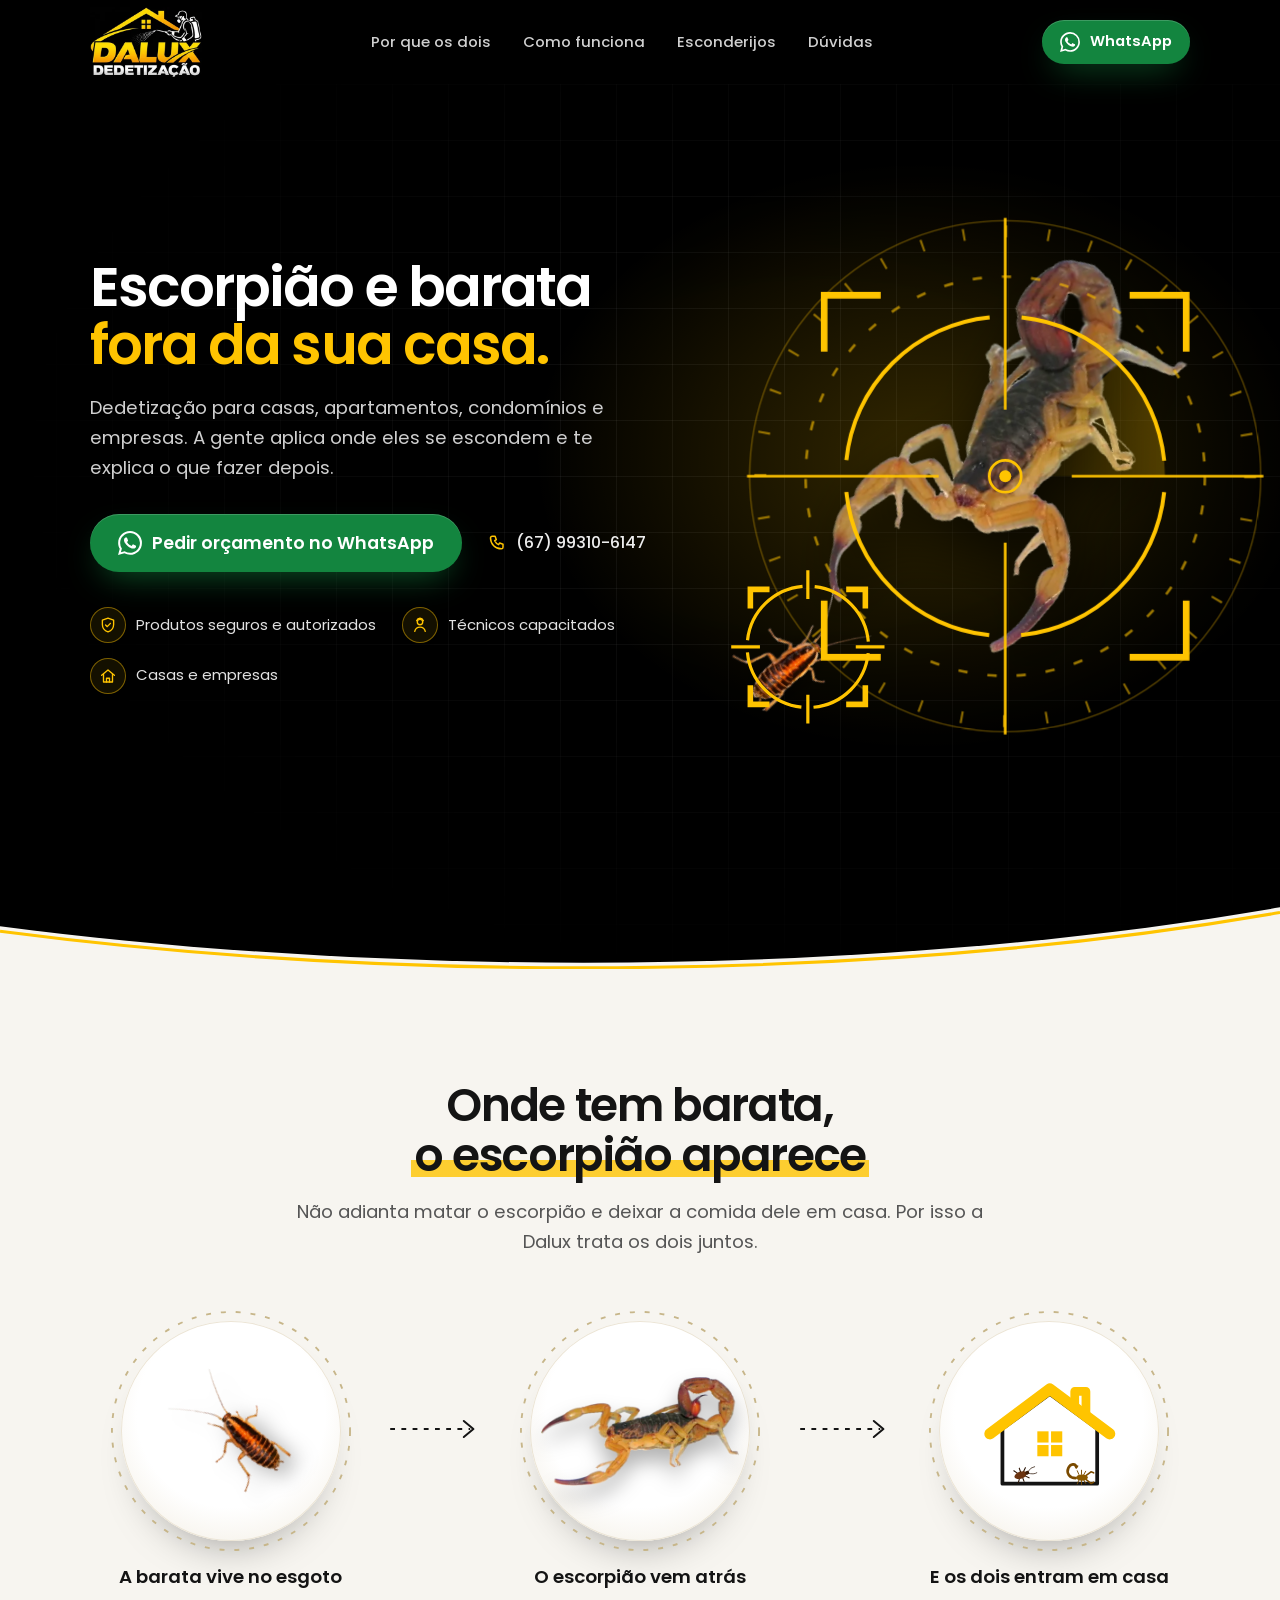
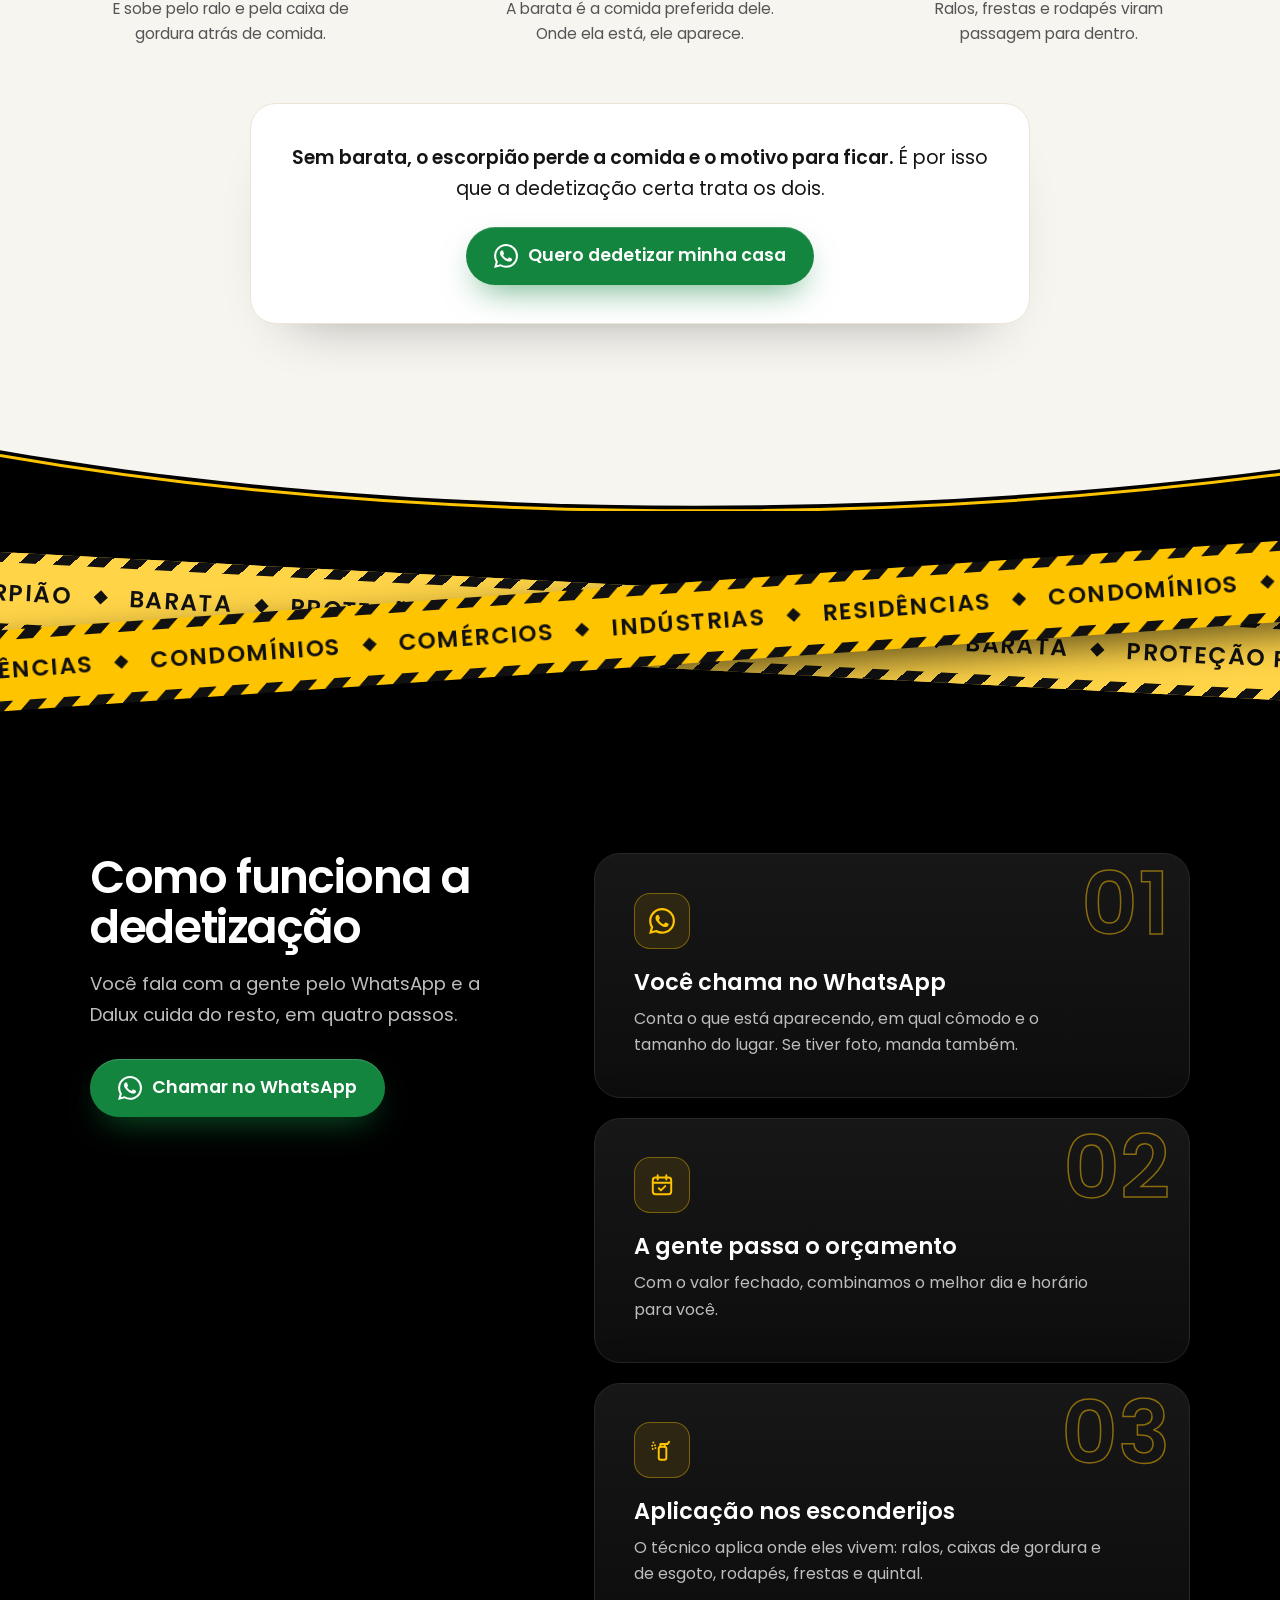
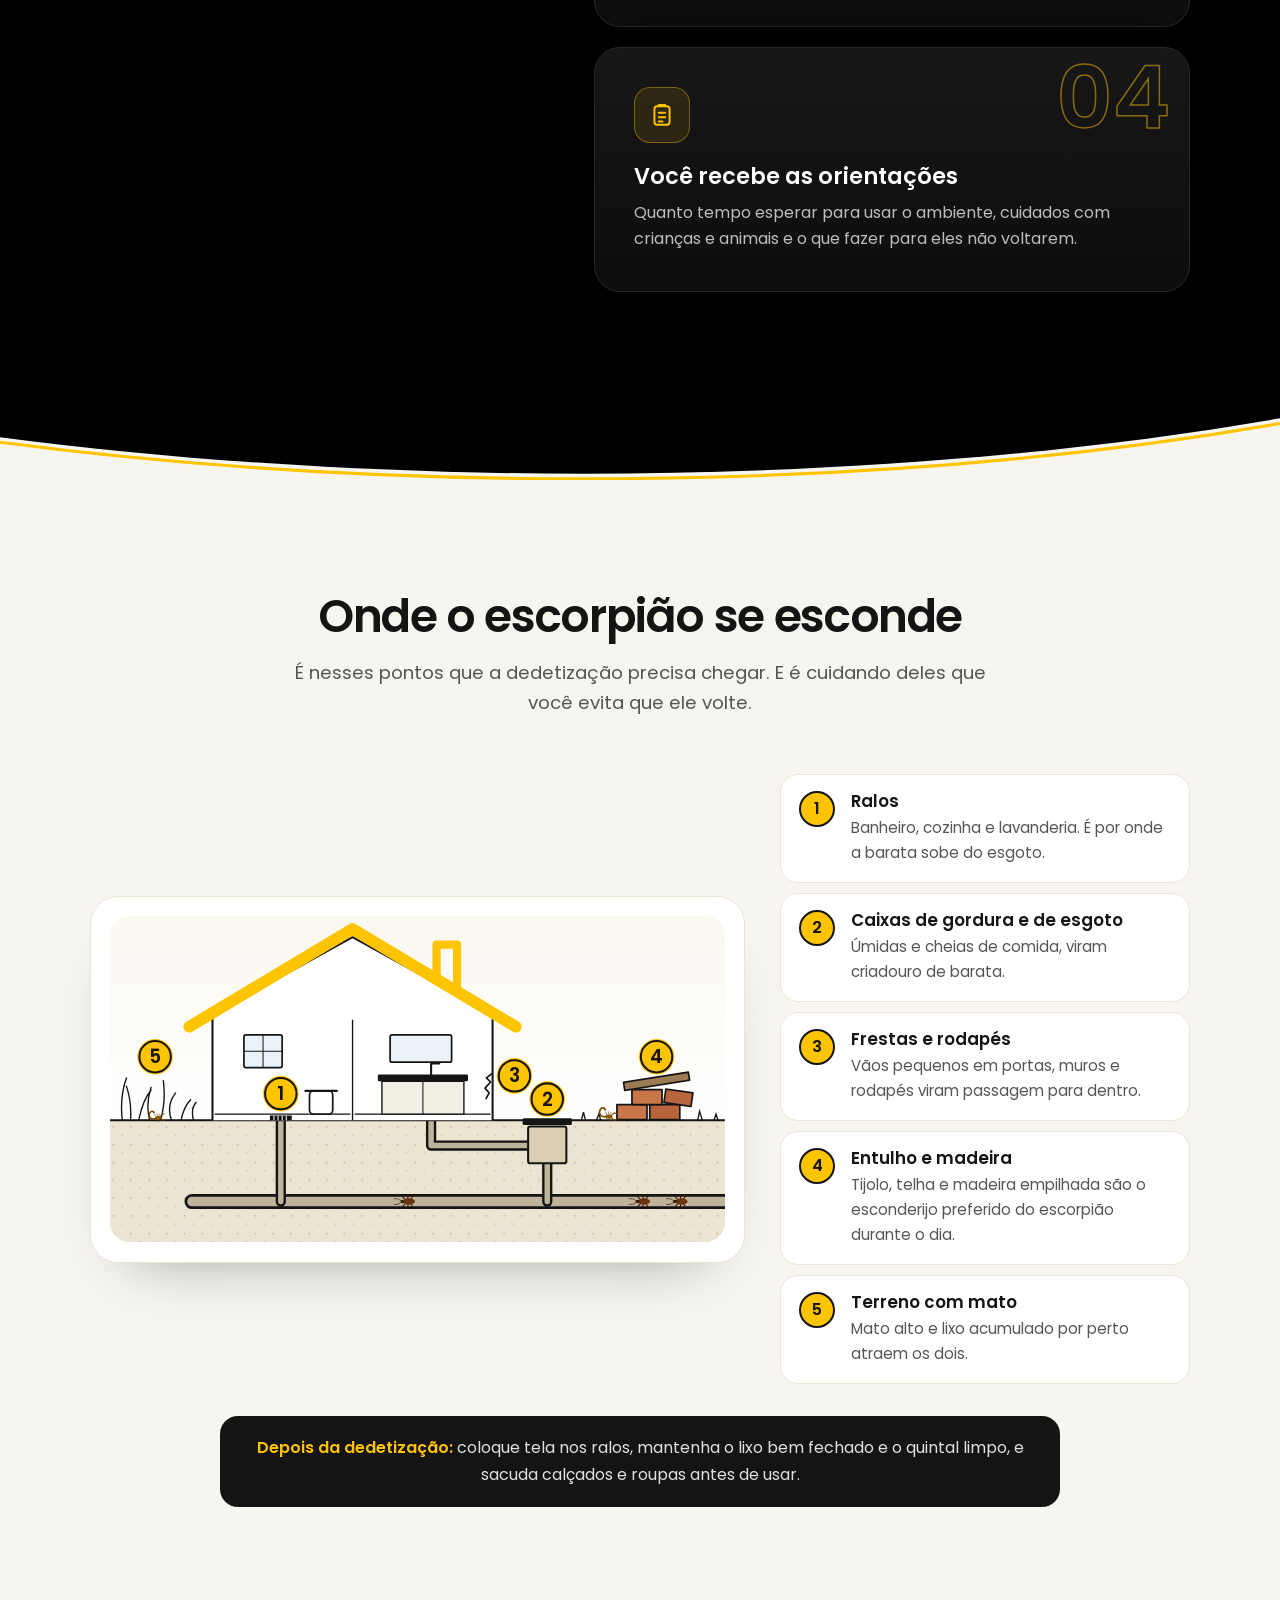
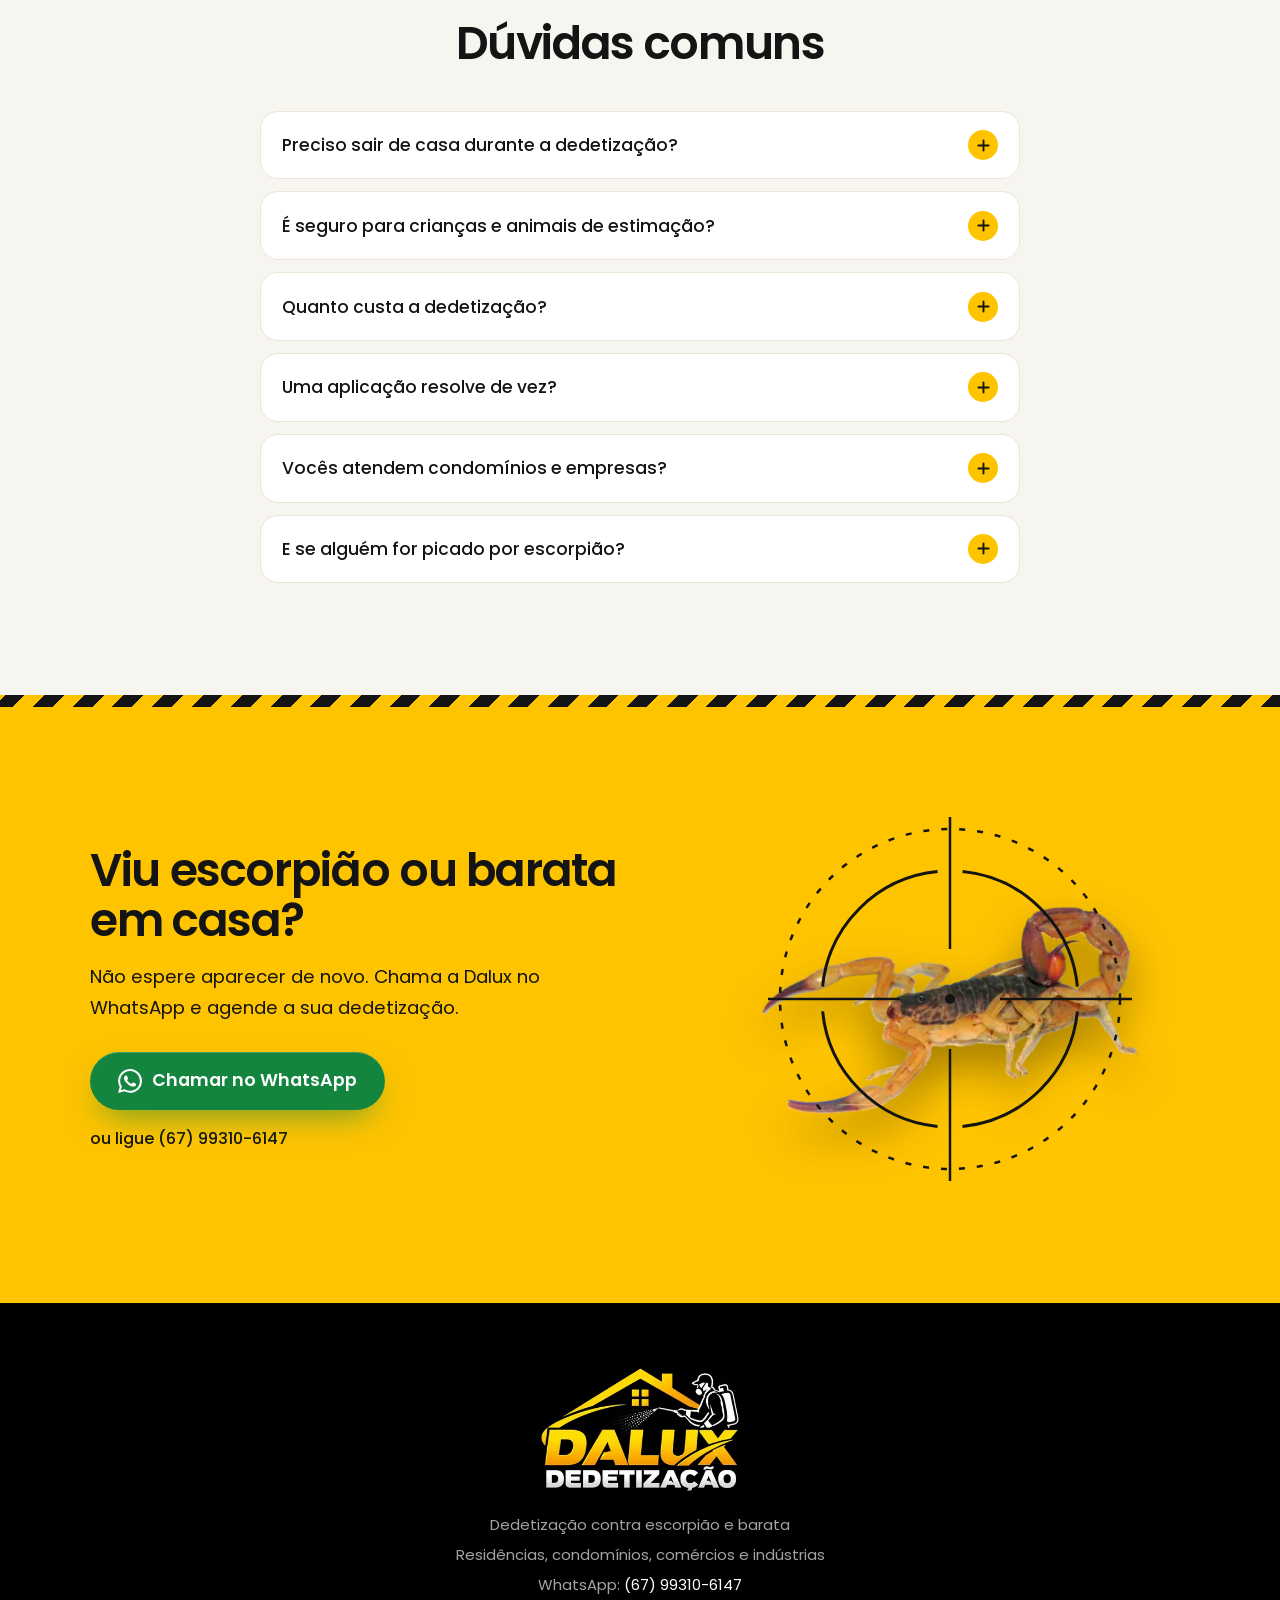
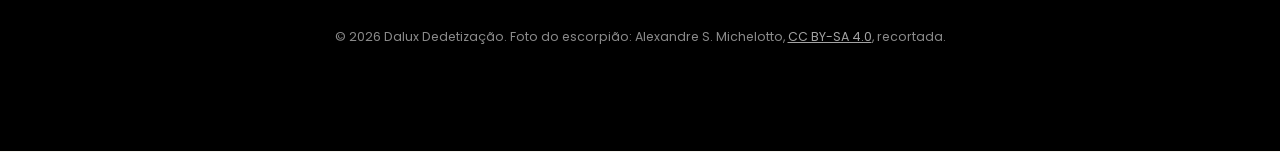
==== index.html @ 7074a7b6 "feat: v2 redesign with cutout pests, animated target, caution tapes and house map Co-Authored-By: Cl" ====
<!doctype html>
<html lang="pt-BR">
<head>
<meta charset="utf-8">
<meta name="viewport" content="width=device-width,initial-scale=1,viewport-fit=cover">
<title>Dedetização contra escorpião e barata | Dalux Dedetização</title>
<meta name="description" content="Dedetização contra escorpião e barata para casas, apartamentos, condomínios, comércios e indústrias. Produtos autorizados e técnicos capacitados. Peça seu orçamento pelo WhatsApp.">
<meta name="theme-color" content="#000000">
<meta property="og:type" content="website">
<meta property="og:locale" content="pt_BR">
<meta property="og:site_name" content="Dalux Dedetização">
<meta property="og:title" content="Dalux Dedetização: escorpião e barata fora da sua casa">
<meta property="og:description" content="Dedetização para casas, condomínios e empresas. Peça seu orçamento pelo WhatsApp.">
<meta property="og:image" content="https://dalux-landing.vercel.app/assets/img/og.jpg">
<meta property="og:image:width" content="1200">
<meta property="og:image:height" content="630">
<meta name="twitter:card" content="summary_large_image">
<link rel="icon" href="favicon.svg" type="image/svg+xml">
<link rel="apple-touch-icon" href="apple-touch-icon.png">
<link rel="preload" href="assets/fonts/poppins-600.woff2" as="font" type="font/woff2" crossorigin>
<link rel="preload" href="assets/fonts/poppins-400.woff2" as="font" type="font/woff2" crossorigin>
<link rel="preload" as="image" href="assets/img/esc-topo-960.webp" imagesrcset="assets/img/esc-topo-560.webp 560w, assets/img/esc-topo-960.webp 960w" imagesizes="(min-width:900px) 440px, 72vw" fetchpriority="high">
<script>document.documentElement.classList.add('js');setTimeout(function(){if(!window.__dalux)document.documentElement.classList.add('sem-anim')},3000)</script>
<style>@font-face{font-family:'Poppins';src:url('assets/fonts/poppins-400.woff2') format('woff2');font-weight:400;font-display:optional}@font-face{font-family:'Poppins';src:url('assets/fonts/poppins-500.woff2') format('woff2');font-weight:500;font-display:optional}@font-face{font-family:'Poppins';src:url('assets/fonts/poppins-600.woff2') format('woff2');font-weight:600;font-display:optional}@font-face{font-family:'PoppinsFB';src:local('Arial'),local('Helvetica Neue'),local('Liberation Sans');size-adjust:112.5%}:root{--preto:#000;--papel:#F7F5F0;--borda:#ECE5D6;--tinta:#141414;--tinta-2:#555;--amarelo:#FFC400;--zap:#13853F;--zap-esc:#0F6E33;--fonte:'Poppins','PoppinsFB',Arial,sans-serif;--wrap:1180px;--gut:clamp(1.25rem,5vw,2.5rem);--ease:cubic-bezier(.2,.7,.2,1);--h-topo:72px}*,*::before,*::after{box-sizing:border-box}html{-webkit-text-size-adjust:100%;scroll-behavior:smooth;scroll-padding-top:calc(var(--h-topo) + 12px)}body{margin:0;background:var(--papel);color:var(--tinta);font-family:var(--fonte);font-weight:400;font-size:1rem;line-height:1.65;-webkit-font-smoothing:antialiased;overflow-x:clip}img,svg{display:block;max-width:100%}img{height:auto}a{color:inherit}h1,h2,h3,p,ul,ol,figure{margin:0}ul,ol{padding:0;list-style:none}:focus-visible{outline:2px solid var(--amarelo);outline-offset:3px;border-radius:8px}.wrap{width:100%;max-width:var(--wrap);margin-inline:auto;padding-inline:var(--gut)}.zap{position:relative;isolation:isolate;overflow:hidden;display:inline-flex;align-items:center;justify-content:center;gap:.65rem;min-height:58px;padding:.85rem 1.75rem;border-radius:999px;background:var(--zap);color:#fff;text-decoration:none;font-weight:600;font-size:clamp(1rem,.95rem + .3vw,1.1rem);line-height:1.2;white-space:nowrap;box-shadow:0 14px 34px -12px rgba(19,133,63,.7),inset 0 1px 0 rgba(255,255,255,.18);transition:transform .35s var(--ease),box-shadow .35s var(--ease),background-color .25s}.zap::after{content:'';position:absolute;z-index:-1;top:0;bottom:0;left:-45%;width:35%;background:linear-gradient(100deg,transparent,rgba(255,255,255,.42),transparent);transform:skewX(-20deg);animation:brilho 5s ease-in-out 1.8s infinite}.zap:hover{background:var(--zap-esc);transform:translateY(-3px);box-shadow:0 22px 40px -14px rgba(19,133,63,.8),inset 0 1px 0 rgba(255,255,255,.18)}.zap:hover svg{animation:balanca .6s ease-in-out}.zap:active{transform:translateY(0) scale(.98)}.zap svg{width:24px;height:24px;flex:none}.zap--p{min-height:44px;padding:.55rem 1.1rem;font-size:.92rem}.zap--p svg{width:20px;height:20px}@keyframes brilho{0%,62%{transform:skewX(-20deg) translateX(0)}100%{transform:skewX(-20deg) translateX(480%)}}@keyframes balanca{0%,100%{transform:rotate(0)}25%{transform:rotate(-14deg)}60%{transform:rotate(10deg)}}.progresso{position:fixed;inset:0 0 auto;height:3px;z-index:60;pointer-events:none}.progresso i{display:block;height:100%;background:var(--amarelo);transform-origin:0 50%;transform:scaleX(var(--p,0))}.topo{position:sticky;top:0;z-index:50;background:#000;transition:background-color .35s,box-shadow .35s}.topo.rolou{background:rgba(0,0,0,.78);-webkit-backdrop-filter:blur(14px) saturate(140%);backdrop-filter:blur(14px) saturate(140%);box-shadow:0 1px 0 rgba(255,255,255,.08),0 12px 30px -18px rgba(0,0,0,.9)}.topo .wrap{display:flex;align-items:center;justify-content:space-between;gap:1rem;height:var(--h-topo)}.marca{display:block;width:clamp(92px,22vw,112px)}.menu{display:none}.menu a{position:relative;color:#D0D0D0;text-decoration:none;font-size:.93rem;font-weight:500;padding-block:.4rem;transition:color .25s}.menu a::after{content:'';position:absolute;left:0;right:0;bottom:0;height:2px;background:var(--amarelo);transform:scaleX(0);transform-origin:right;transition:transform .35s var(--ease)}.menu a:hover{color:#fff}.menu a:hover::after{transform:scaleX(1);transform-origin:left}.hero{position:relative;background:#000;color:#fff;overflow:hidden;padding-top:clamp(.5rem,2.5vw,2rem)}.hero-fundo{position:absolute;inset:0;pointer-events:none;background:radial-gradient(42% 46% at 72% 42%,rgba(255,196,0,.20),transparent 72%),linear-gradient(rgba(255,255,255,.05) 1px,transparent 1px) 0 0/56px 56px,linear-gradient(90deg,rgba(255,255,255,.05) 1px,transparent 1px) 0 0/56px 56px;-webkit-mask-image:radial-gradient(80% 75% at 65% 42%,#000 25%,transparent 80%);mask-image:radial-gradient(80% 75% at 65% 42%,#000 25%,transparent 80%)}.hero-grid{position:relative;display:grid;gap:clamp(.5rem,3vw,2.5rem);align-items:center}.hero h1{font-weight:600;letter-spacing:-.035em;line-height:1.04;font-size:clamp(1.8rem,calc((100vw - 2.5rem) * .108),4.6rem);animation:sobeH1 .9s var(--ease) both}.hero h1 span{display:block;color:var(--amarelo)}.hero .sub{margin-top:1.2rem;color:#CFCFCF;font-size:clamp(1rem,.96rem + .3vw,1.15rem);max-width:33rem;animation:sobe .8s var(--ease) .15s both}.acoes{margin-top:1.9rem;display:flex;flex-wrap:wrap;align-items:center;gap:1rem 1.6rem;animation:sobe .8s var(--ease) .28s both}.tel-link{display:inline-flex;align-items:center;gap:.5rem;color:#EDEDED;text-decoration:none;font-weight:500;transition:color .25s}.tel-link svg{width:20px;height:20px;color:var(--amarelo)}.tel-link:hover{color:var(--amarelo)}.selos{margin-top:2.2rem;display:flex;flex-wrap:wrap;gap:.9rem 1.6rem}.selos li{display:flex;align-items:center;gap:.65rem;font-size:.93rem;color:#E2E2E2;animation:sobe .7s var(--ease) both}.selos li:nth-child(1){animation-delay:.42s}.selos li:nth-child(2){animation-delay:.5s}.selos li:nth-child(3){animation-delay:.58s}.selo-ico{display:grid;place-items:center;width:36px;height:36px;border-radius:50%;border:1px solid rgba(255,196,0,.45);background:rgba(255,196,0,.08);color:var(--amarelo)}.selo-ico svg{width:18px;height:18px}.alvo{position:relative;width:min(100%,560px);aspect-ratio:1;margin-inline:auto;--mx:0;--my:0}.esc-w{position:absolute;left:12%;top:14%;width:76%;transform:rotate(-16deg);translate:calc(var(--mx) * -16px) calc(var(--my) * -12px);transition:translate .7s var(--ease)}.esc{width:100%;filter:drop-shadow(0 26px 28px rgba(0,0,0,.75));animation:entraEsc 1.3s var(--ease) both}.bar-w{position:absolute;left:2%;bottom:4%;width:19%;transform:rotate(36deg);translate:calc(var(--mx) * 10px) calc(var(--my) * 8px);transition:translate .7s var(--ease)}.bar{width:100%;filter:drop-shadow(0 12px 12px rgba(0,0,0,.7));animation:entraBar 1.6s var(--ease) .45s both}.mira,.mira-p{position:absolute;overflow:visible;pointer-events:none}.mira{inset:0;width:100%;height:100%;translate:calc(var(--mx) * 6px) calc(var(--my) * 5px);transition:translate .5s var(--ease)}.mira *,.mira-p *{transform-box:view-box;transform-origin:50% 50%}.m-caca{animation:caca 1.7s cubic-bezier(.25,.8,.25,1) .2s both}.m-deriva{animation:deriva 6s ease-in-out 2.4s infinite alternate}.m-externo{animation:gira 60s linear infinite}.m-tracos{animation:gira 32s linear infinite reverse}.m-varredura{animation:gira 3.4s linear infinite}.m-cantos{animation:trava .55s cubic-bezier(.3,1.6,.5,1) 1.5s both}.m-anel{animation:flash .9s ease-out 1.7s both}.m-pulso{animation:pulsa 1.8s ease-out 2s infinite}.mira-p{left:-2%;bottom:3%;width:30%;height:auto;animation:trava .5s cubic-bezier(.3,1.6,.5,1) 2.1s both,pisca 2.6s ease-in-out 2.8s infinite}@keyframes sobeH1{from{transform:translateY(18px)}to{transform:none}}@keyframes sobe{from{opacity:0;transform:translateY(18px)}to{opacity:1;transform:none}}@keyframes entraEsc{from{transform:translate(9%,9%) scale(.86) rotate(12deg)}to{transform:none}}@keyframes entraBar{from{opacity:0;transform:translate(-70%,50%) rotate(-30deg)}to{opacity:1;transform:none}}@keyframes caca{0%{opacity:0;transform:translate(-80px,70px) scale(1.3)}18%{opacity:1}55%{transform:translate(16px,-12px) scale(.97)}80%{transform:translate(-4px,3px)}100%{opacity:1;transform:none}}@keyframes deriva{to{transform:translate(5px,-4px)}}@keyframes gira{to{transform:rotate(360deg)}}@keyframes trava{from{opacity:0;transform:scale(1.5)}to{opacity:1;transform:none}}@keyframes flash{0%{stroke-width:3}30%{stroke-width:10;opacity:.6}100%{stroke-width:3;opacity:1}}@keyframes pulsa{from{transform:scale(1);opacity:1}to{transform:scale(3.4);opacity:0}}@keyframes pisca{0%,100%{opacity:1}50%{opacity:.45}}.curva{display:block;width:100%;height:clamp(42px,6vw,86px);background:var(--para);margin-top:-1px}.hero .curva{margin-top:clamp(2rem,5vw,3.5rem)}.curva .traco{fill:none;stroke:var(--amarelo);stroke-width:3;vector-effect:non-scaling-stroke}.curva--vira{transform:scaleX(-1)}.secao{padding-block:clamp(4rem,9vw,7rem)}.clara{background:var(--papel)}.escura{background:#000;color:#fff}.secao h2,.final h2{font-weight:600;letter-spacing:-.03em;line-height:1.1;font-size:clamp(1.8rem,calc((100vw - 2.5rem) * .082),3.3rem)}.titulo-centro{text-align:center;max-width:46rem;margin-inline:auto}.lead{margin-top:1rem;color:var(--tinta-2);font-size:clamp(1rem,.96rem + .3vw,1.15rem)}.escura .lead{color:#BDBDBD}.sublinha{display:inline-block;background:linear-gradient(rgba(255,196,0,.8),rgba(255,196,0,.8)) no-repeat 0 88%/0% 34%;padding-inline:.06em;transition:background-size 1.1s var(--ease) .45s}.on .sublinha,.sem-anim .sublinha{background-size:100% 34%}.cadeia{margin-top:clamp(2.5rem,6vw,4rem);display:grid;justify-items:center;gap:1.2rem;text-align:center}.no{max-width:290px}.no-img{position:relative;width:190px;aspect-ratio:1;margin-inline:auto;display:grid;place-items:center;border-radius:50%;background:radial-gradient(circle at 50% 42%,#fff 0 56%,#F0EADD 100%);box-shadow:inset 0 0 0 1px var(--borda),0 26px 44px -26px rgba(0,0,0,.4);transition:transform .45s var(--ease)}.no:hover .no-img{transform:translateY(-6px) rotate(-2deg)}.no-anel{position:absolute;inset:-14px;width:calc(100% + 28px);max-width:none;color:#C7B68A;animation:gira 40s linear infinite}.no-barata{width:42%;transform:rotate(-62deg);filter:drop-shadow(0 12px 10px rgba(0,0,0,.3))}.no-escorp{width:90%;filter:drop-shadow(0 12px 10px rgba(0,0,0,.3))}.no-casa{width:68%}.no h3{margin-top:1.5rem;font-weight:600;font-size:1.15rem;line-height:1.3}.no p{margin-top:.4rem;color:var(--tinta-2);font-size:.97rem}.seta svg{width:72px;height:auto;transform:rotate(90deg);overflow:visible}.seta-linha{fill:none;stroke:var(--tinta);stroke-width:2.5;stroke-dasharray:6 8;animation:flui 1s linear infinite}.seta-ponta{fill:none;stroke:var(--tinta);stroke-width:2.5;stroke-linecap:round;stroke-linejoin:round}@keyframes flui{to{stroke-dashoffset:-28}}.conclusao{margin:clamp(2.5rem,6vw,3.5rem) auto 0;max-width:780px;text-align:center;background:#fff;border:1px solid var(--borda);border-radius:26px;padding:clamp(1.6rem,4vw,2.4rem);box-shadow:0 30px 60px -42px rgba(0,0,0,.45)}.conclusao p{font-size:clamp(1.02rem,.98rem + .3vw,1.18rem)}.conclusao .zap{margin-top:1.4rem}.fitas{position:relative;background:#000;height:clamp(150px,19vw,230px);overflow:hidden;margin-top:-1px}.fita{position:absolute;left:-6%;width:112%;top:50%;background:var(--amarelo);color:#111;padding-block:calc(10px + .7rem);box-shadow:0 14px 34px rgba(0,0,0,.55)}.fita::before,.fita::after{content:'';position:absolute;left:0;right:0;height:10px;background:repeating-linear-gradient(-45deg,#111 0 12px,var(--amarelo) 12px 24px)}.fita::before{top:0}.fita::after{bottom:0}.fita--1{z-index:2;transform:translateY(-50%) rotate(-4deg)}.fita--2{background:#FFD447;transform:translateY(-50%) rotate(3deg)}.fita--2::before,.fita--2::after{background:repeating-linear-gradient(-45deg,#111 0 12px,#FFD447 12px 24px)}.trilho{display:flex;width:max-content;animation:corre 32s linear infinite}.fita--2 .trilho{animation-duration:40s;animation-direction:reverse}.grupo{display:flex;align-items:center;gap:1.5rem;padding-right:1.5rem}.grupo span{font-weight:600;text-transform:uppercase;letter-spacing:.06em;font-size:clamp(1rem,.8rem + 1vw,1.45rem);white-space:nowrap}.grupo i{display:block;width:10px;height:10px;background:#111;transform:rotate(45deg)}@keyframes corre{to{transform:translateX(-50%)}}.passos-grid{display:grid;gap:2.5rem}.passos-topo{text-align:center}.pilha{display:grid;gap:1.25rem}.cartao{position:sticky;top:calc(var(--h-topo) + 18px + var(--i) * 16px);overflow:hidden;background:linear-gradient(180deg,#171717,#0D0D0D);border:1px solid #272727;border-radius:26px;padding:clamp(1.6rem,4vw,2.4rem);min-height:230px;text-align:center;box-shadow:0 -20px 40px -22px rgba(0,0,0,.9);transition:border-color .35s}.cartao:hover{border-color:rgba(255,196,0,.5)}.c-num{position:absolute;right:1.2rem;top:.4rem;font-weight:600;font-size:clamp(3.4rem,9vw,5.4rem);line-height:1;color:transparent;-webkit-text-stroke:1.5px rgba(255,196,0,.5)}.c-ico{display:grid;place-items:center;width:56px;height:56px;margin-inline:auto;border-radius:16px;background:rgba(255,196,0,.1);border:1px solid rgba(255,196,0,.38);color:var(--amarelo)}.c-ico svg{width:26px;height:26px}.cartao h3{margin-top:1.2rem;font-weight:600;font-size:clamp(1.15rem,1.05rem + .5vw,1.4rem);line-height:1.3}.cartao p{margin:.55rem auto 0;color:#BDBDBD;max-width:30rem}.so-desk{display:none}.so-mob{justify-self:center}.passos-topo .zap{margin-top:1.8rem}.mapa{margin-top:clamp(2rem,5vw,3.5rem);display:grid;gap:1.5rem;align-items:center}.mapa-fig{background:#fff;border:1px solid var(--borda);border-radius:28px;padding:clamp(.6rem,1.6vw,1.2rem);box-shadow:0 30px 60px -42px rgba(0,0,0,.45)}.casa-svg{width:100%;height:auto;border-radius:20px;background:linear-gradient(#FBF8F1,#fff 70%)}.hs{cursor:pointer}.hs-bola{fill:var(--amarelo);stroke:var(--tinta);stroke-width:3;transform-box:fill-box;transform-origin:center;transition:transform .3s var(--ease),fill .3s}.hs text{font:600 27px var(--fonte);fill:var(--tinta);text-anchor:middle;pointer-events:none;transition:fill .3s}.hs-pulso{fill:var(--amarelo);transform-box:fill-box;transform-origin:center;animation:pulsaHs 2.2s ease-out infinite}.hs:nth-of-type(2) .hs-pulso{animation-delay:.4s}.hs:nth-of-type(3) .hs-pulso{animation-delay:.8s}.hs:nth-of-type(4) .hs-pulso{animation-delay:1.2s}.hs:nth-of-type(5) .hs-pulso{animation-delay:1.6s}.hs.ativo .hs-bola{fill:var(--tinta);transform:scale(1.2)}.hs.ativo text{fill:var(--amarelo)}@keyframes pulsaHs{from{transform:scale(.8);opacity:.7}to{transform:scale(2.1);opacity:0}}.mapa-lista{display:grid;gap:.65rem}.mapa-lista li{display:flex;gap:1rem;align-items:flex-start;padding:1rem 1.1rem;border-radius:18px;background:#fff;border:1px solid var(--borda);cursor:pointer;outline:none;transition:border-color .3s,box-shadow .3s,translate .3s var(--ease)}.mapa-lista li:hover,.mapa-lista li.ativo,.mapa-lista li:focus-visible{border-color:var(--tinta);translate:6px 0;box-shadow:0 16px 30px -22px rgba(0,0,0,.5)}.mapa-lista .n{flex:none;display:grid;place-items:center;width:36px;height:36px;border-radius:50%;background:var(--amarelo);border:2px solid var(--tinta);font-weight:600;line-height:1}.mapa-lista h3{font-weight:600;font-size:1.05rem;line-height:1.3}.mapa-lista p{margin-top:.2rem;font-size:.94rem;color:var(--tinta-2)}.dica{margin:2rem auto 0;max-width:840px;text-align:center;padding:1.2rem 1.5rem;border-radius:18px;background:var(--tinta);color:#E0E0E0}.dica b{color:var(--amarelo);font-weight:600}.faq-sec{padding-top:0}.faq{max-width:840px}.faq h2{text-align:center}.faq-lista{margin-top:clamp(1.8rem,4vw,2.6rem);display:grid;gap:.75rem}.faq details{background:#fff;border:1px solid var(--borda);border-radius:18px;transition:border-color .3s,box-shadow .3s}.faq details[open]{border-color:var(--tinta);box-shadow:0 18px 40px -30px rgba(0,0,0,.5)}.faq summary{list-style:none;cursor:pointer;display:flex;justify-content:space-between;align-items:center;gap:1rem;padding:1.15rem 1.3rem;font-weight:500;font-size:clamp(1rem,.97rem + .2vw,1.08rem);line-height:1.4}.faq summary::-webkit-details-marker{display:none}.faq summary::after{content:'';flex:none;width:30px;height:30px;border-radius:50%;background:var(--amarelo) url("data:image/svg+xml,%3Csvg xmlns='http://www.w3.org/2000/svg' viewBox='0 0 14 14'%3E%3Cpath d='M7 1.5v11M1.5 7h11' stroke='%23141414' stroke-width='2' stroke-linecap='round'/%3E%3C/svg%3E") center/13px no-repeat;transition:transform .35s var(--ease)}.faq details[open] summary::after{transform:rotate(135deg)}.faq details p{padding:0 1.3rem 1.25rem;color:var(--tinta-2)}.faq details[open] p{animation:sobe .45s var(--ease)}.final{position:relative;overflow:hidden;background:var(--amarelo);color:var(--tinta);padding-block:clamp(4rem,9vw,6.5rem)}.final::before{content:'';position:absolute;inset:0 0 auto;height:12px;background:repeating-linear-gradient(-45deg,var(--tinta) 0 14px,transparent 14px 28px)}.final-grid{display:grid;gap:2rem;align-items:center;text-align:center}.final-txt p{margin:1rem auto 0;max-width:32rem;font-size:clamp(1rem,.96rem + .3vw,1.15rem)}.final-txt .zap{margin-top:1.8rem}.final .tel{display:block;margin-top:1rem;font-weight:500;text-decoration:none}.final .tel:hover{text-decoration:underline}.final-alvo{position:relative;width:min(78vw,400px);aspect-ratio:1;margin-inline:auto}.final-alvo img{position:absolute;left:3%;top:27%;width:94%;filter:drop-shadow(0 22px 22px rgba(0,0,0,.35))}.final-alvo svg{position:absolute;inset:0;width:100%;height:100%}.f-anel{transform-box:view-box;transform-origin:50% 50%;animation:gira 36s linear infinite}.rodape{background:#000;color:#A3A3A3;text-align:center;padding-block:clamp(2.8rem,6vw,4rem) 6.5rem;font-size:.93rem}.rodape img{width:200px;margin:0 auto}.rodape .linhas{margin-top:1.4rem}.rodape p + p{margin-top:.35rem}.rodape a{color:#fff;text-decoration:none}.rodape small{display:block;margin-top:1.8rem;font-size:.78rem;color:#8A8A8A}.rodape small a{color:#A3A3A3;text-decoration:underline}.flutua{position:fixed;right:max(16px,env(safe-area-inset-right));bottom:max(16px,env(safe-area-inset-bottom));z-index:40;display:grid;place-items:center;width:60px;height:60px;border-radius:50%;background:var(--zap);color:#fff;box-shadow:0 10px 28px -8px rgba(0,0,0,.6);transition:transform .3s var(--ease),background-color .25s}.flutua::before{content:'';position:absolute;inset:0;z-index:-1;border-radius:50%;background:var(--zap);animation:onda 2.4s ease-out infinite}.flutua:hover{background:var(--zap-esc);transform:scale(1.08)}.js .flutua{opacity:0;transform:translateY(24px) scale(.7);pointer-events:none;transition:opacity .4s var(--ease),transform .5s cubic-bezier(.3,1.5,.5,1),background-color .25s}.js.fab .flutua,.sem-anim .flutua{opacity:1;transform:none;pointer-events:auto}.js.fab .flutua:hover{transform:scale(1.08)}.flutua svg{width:32px;height:32px}@keyframes onda{from{transform:scale(1);opacity:.55}to{transform:scale(1.75);opacity:0}}.js .rv{opacity:0;transform:translateY(34px);filter:blur(6px);transition:opacity .9s var(--ease),transform .9s var(--ease),filter .9s var(--ease);transition-delay:calc(var(--d,0) * 110ms)}.js .rv.on,.sem-anim .rv{opacity:1;transform:none;filter:none}.pausa,.pausa *,.pausa *::before,.pausa *::after{animation-play-state:paused!important}@media (max-width:899px){.hero-grid{text-align:center}.alvo{order:-1;width:min(88vw,420px)}.hero .sub{margin-inline:auto}.acoes{justify-content:center}.selos{justify-content:center}}@media (max-width:420px){.zap{padding-inline:1.15rem;gap:.5rem;font-size:.95rem}.zap svg{width:22px;height:22px}}@media (max-width:359px){.zap{white-space:normal;text-align:center}}@media (min-width:640px){.mapa-lista{grid-template-columns:1fr 1fr}.mapa-lista li:last-child{grid-column:1/-1}}@media (min-width:900px){:root{--h-topo:84px}.hero-grid{grid-template-columns:1.15fr .85fr;min-height:min(720px,calc(100svh - var(--h-topo) - 80px))}.hero h1{font-size:clamp(2.6rem,.9rem + 3.2vw,4rem)}.alvo{width:min(560px,118%);justify-self:end;margin-right:-10%}.secao h2,.final h2{font-size:clamp(2.4rem,1.4rem + 1.8vw,3.3rem)}.cadeia{grid-template-columns:1fr auto 1fr auto 1fr;align-items:start;gap:1rem}.no-img{width:220px}.seta{margin-top:92px}.seta svg{width:96px;transform:none}.passos-grid{grid-template-columns:.85fr 1.15fr;align-items:start;gap:4rem}.passos-topo{position:sticky;top:calc(var(--h-topo) + 60px);text-align:left}.cartao{text-align:left}.c-ico{margin-inline:0}.cartao p{margin-inline:0}.so-desk{display:inline-flex}.so-mob{display:none}.mapa{grid-template-columns:1.6fr 1fr;gap:2.2rem}.mapa-lista{grid-template-columns:1fr}.mapa-lista li:last-child{grid-column:auto}.final-grid{grid-template-columns:1.1fr .9fr;text-align:left}.final-txt p{margin-inline:0}}@media (min-width:1040px){.menu{display:flex;gap:2rem}}@media (prefers-reduced-motion:reduce){html{scroll-behavior:auto}*,*::before,*::after{animation:none!important;transition:none!important}.js .rv{opacity:1;transform:none;filter:none}.sublinha{background-size:100% 34%}}</style>
<script type="application/ld+json">
{"@context":"https://schema.org","@type":"LocalBusiness","name":"Dalux Dedetização","description":"Dedetização contra escorpião e barata para residências, condomínios, comércios e indústrias.","telephone":"+55 67 99310-6147","image":"https://dalux-landing.vercel.app/assets/img/og.jpg","url":"https://dalux-landing.vercel.app/","areaServed":{"@type":"State","name":"Mato Grosso do Sul"}}
</script>
</head>
<body>

<svg width="0" height="0" style="position:absolute" aria-hidden="true">
  <symbol id="i-zap" viewBox="0 0 24 24"><path fill="currentColor" d="M17.472 14.382c-.297-.149-1.758-.867-2.03-.967-.273-.099-.471-.148-.67.15-.197.297-.767.966-.94 1.164-.173.199-.347.223-.644.075-.297-.15-1.255-.463-2.39-1.475-.883-.788-1.48-1.761-1.653-2.059-.173-.297-.018-.458.13-.606.134-.133.298-.347.446-.52.149-.174.198-.298.298-.497.099-.198.05-.371-.025-.52-.075-.149-.669-1.612-.916-2.207-.242-.579-.487-.5-.669-.51-.173-.008-.371-.01-.57-.01-.198 0-.52.074-.792.372-.272.297-1.04 1.016-1.04 2.479 0 1.462 1.065 2.875 1.213 3.074.149.198 2.096 3.2 5.077 4.487.709.306 1.262.489 1.694.625.712.227 1.36.195 1.871.118.571-.085 1.758-.719 2.006-1.413.248-.694.248-1.289.173-1.413-.074-.124-.272-.198-.57-.347m-5.421 7.403h-.004a9.87 9.87 0 0 1-5.031-1.378l-.361-.214-3.741.982.998-3.648-.235-.374a9.86 9.86 0 0 1-1.51-5.26c.001-5.45 4.436-9.884 9.888-9.884 2.64 0 5.122 1.03 6.988 2.898a9.825 9.825 0 0 1 2.893 6.994c-.003 5.45-4.437 9.884-9.885 9.884m8.413-18.297A11.815 11.815 0 0 0 12.05 0C5.495 0 .16 5.335.157 11.892c0 2.096.547 4.142 1.588 5.945L.057 24l6.305-1.654a11.882 11.882 0 0 0 5.683 1.448h.005c6.554 0 11.89-5.335 11.893-11.893a11.821 11.821 0 0 0-3.48-8.413Z"/></symbol>
  <symbol id="i-escudo" viewBox="0 0 24 24"><g fill="none" stroke="currentColor" stroke-width="1.8" stroke-linecap="round" stroke-linejoin="round"><path d="M12 2.8 4.5 5.6v5.6c0 4.6 3.1 8.4 7.5 10 4.4-1.6 7.5-5.4 7.5-10V5.6z"/><path d="m8.8 12 2.2 2.2 4.2-4.4"/></g></symbol>
  <symbol id="i-tecnico" viewBox="0 0 24 24"><g fill="none" stroke="currentColor" stroke-width="1.8" stroke-linecap="round" stroke-linejoin="round"><circle cx="12" cy="8" r="3.6"/><path d="M5 20.5c.8-3.6 3.6-5.6 7-5.6s6.2 2 7 5.6"/><path d="M7.5 6.2C8.4 4 10 3 12 3s3.6 1 4.5 3.2"/></g></symbol>
  <symbol id="i-casa" viewBox="0 0 24 24"><g fill="none" stroke="currentColor" stroke-width="1.8" stroke-linecap="round" stroke-linejoin="round"><path d="M3.5 11 12 4l8.5 7"/><path d="M6 9.5V20h12V9.5"/><path d="M10 20v-5h4v5"/></g></symbol>
  <symbol id="i-fone" viewBox="0 0 24 24"><path fill="none" stroke="currentColor" stroke-width="1.8" stroke-linecap="round" stroke-linejoin="round" d="M5 4h3.5l1.5 4-2 1.3a10 10 0 0 0 4.7 4.7L14 12l4 1.5V17a2 2 0 0 1-2 2A13 13 0 0 1 3 6a2 2 0 0 1 2-2z"/></symbol>
  <symbol id="i-agenda" viewBox="0 0 24 24"><g fill="none" stroke="currentColor" stroke-width="1.8" stroke-linecap="round" stroke-linejoin="round"><rect x="3.5" y="5" width="17" height="15.5" rx="2.5"/><path d="M3.5 10h17M8 3v4M16 3v4"/><path d="m9 15 2 2 4-4"/></g></symbol>
  <symbol id="i-spray" viewBox="0 0 24 24"><g fill="none" stroke="currentColor" stroke-width="1.8" stroke-linecap="round" stroke-linejoin="round"><rect x="9" y="9" width="7" height="12" rx="1.8"/><path d="M10.5 9V6.5h4V9M14.5 6.5H17l1.5-2"/><path d="M4 5h.01M3 8h.01M5.5 7.5h.01M3.5 11h.01M6 10.2h.01"/></g></symbol>
  <symbol id="i-lista" viewBox="0 0 24 24"><g fill="none" stroke="currentColor" stroke-width="1.8" stroke-linecap="round" stroke-linejoin="round"><rect x="5" y="4" width="14" height="17" rx="2.5"/><path d="M9 4V2.8h6V4"/><path d="M9 10h6M9 14h6M9 18h3.5"/></g></symbol>
  <symbol id="i-barata" viewBox="-30 -16 60 32"><g stroke="#2A1405" stroke-linecap="round" fill="none"><path d="M-5-5l-5-7M1-5l0-8M6-4l6-6M-5 5l-5 7M1 5l0 8M6 4l6 6" stroke-width="2"/><path d="M13-1q9-7 16-5M13 1q9 7 16 5" stroke-width="1.2"/></g><ellipse cx="-1" cy="0" rx="12" ry="6.5" fill="#6B3410"/><circle cx="12" cy="0" r="3.6" fill="#3B1C06"/></symbol>
  <symbol id="i-escorp" viewBox="-34 -30 68 52"><g fill="none" stroke="#7A4A00" stroke-linecap="round" stroke-linejoin="round"><path d="M-10 2C-22 2-28-8-24-17s14-9 15-2" stroke-width="5"/><path d="M-9-17l3-4" stroke-width="2.4"/><path d="M10-3l9-7 5 2M10 5l9 7 5-2" stroke-width="3"/><path d="M-4-5l-3-7M1-5l0-8M5-4l4-7M-4 6l-3 7M1 6l0 8M5 5l4 7" stroke-width="1.8"/></g><ellipse cx="2" cy="1" rx="11" ry="6" fill="#8A5A00"/></symbol>
</svg>

<div class="progresso" aria-hidden="true"><i></i></div>

<header class="topo" id="topo">
  <div class="wrap">
    <a class="marca" href="./" aria-label="Dalux Dedetização, página inicial">
      <img src="assets/img/logo-dalux-360.webp" width="360" height="222" alt="Dalux Dedetização">
    </a>
    <nav class="menu" aria-label="Seções">
      <a href="#por-que">Por que os dois</a>
      <a href="#como-funciona">Como funciona</a>
      <a href="#esconderijos">Esconderijos</a>
      <a href="#duvidas">Dúvidas</a>
    </nav>
    <a class="zap zap--p" href="obrigado?c=topo" rel="nofollow"><svg aria-hidden="true"><use href="#i-zap"/></svg>WhatsApp</a>
  </div>
</header>

<main>
  <section class="hero" id="inicio" data-anim>
    <div class="hero-fundo" aria-hidden="true"></div>
    <div class="wrap hero-grid">
      <div class="hero-txt">
        <h1>Escorpião e barata <span>fora da sua casa.</span></h1>
        <p class="sub">Dedetização para casas, apartamentos, condomínios e empresas. A gente aplica onde eles se escondem e te explica o que fazer depois.</p>
        <div class="acoes">
          <a class="zap" href="obrigado?c=hero" rel="nofollow"><svg aria-hidden="true"><use href="#i-zap"/></svg>Pedir orçamento no WhatsApp</a>
          <a class="tel-link" href="tel:+5567993106147"><svg aria-hidden="true"><use href="#i-fone"/></svg>(67) 99310-6147</a>
        </div>
        <ul class="selos">
          <li><span class="selo-ico"><svg aria-hidden="true"><use href="#i-escudo"/></svg></span>Produtos seguros e autorizados</li>
          <li><span class="selo-ico"><svg aria-hidden="true"><use href="#i-tecnico"/></svg></span>Técnicos capacitados</li>
          <li><span class="selo-ico"><svg aria-hidden="true"><use href="#i-casa"/></svg></span>Casas e empresas</li>
        </ul>
      </div>

      <div class="alvo" id="alvo">
        <div class="esc-w">
          <img class="esc" src="assets/img/esc-topo-960.webp" srcset="assets/img/esc-topo-560.webp 560w, assets/img/esc-topo-960.webp 960w" sizes="(min-width:900px) 440px, 72vw" width="960" height="852" fetchpriority="high" alt="Escorpião-amarelo, o mais comum nas cidades brasileiras">
        </div>
        <div class="bar-w">
          <img class="bar" src="assets/img/barata-topo-220.webp" srcset="assets/img/barata-topo-220.webp 220w, assets/img/barata-topo-400.webp 400w" sizes="(min-width:900px) 120px, 20vw" width="220" height="314" alt="Barata vista de cima">
        </div>
        <svg class="mira" viewBox="0 0 400 400" aria-hidden="true">
          <defs>
            <linearGradient id="varre" x1="0" y1="0" x2="1" y2="0"><stop offset="0" stop-color="#FFC400" stop-opacity="0"/><stop offset="1" stop-color="#FFC400" stop-opacity=".55"/></linearGradient>
          </defs>
          <g class="m-deriva"><g class="m-caca">
            <circle class="m-externo" cx="200" cy="200" r="184" fill="none" stroke="#FFC400" stroke-width="9" stroke-dasharray="1.6 30.5" opacity=".55"/>
            <circle cx="200" cy="200" r="192" fill="none" stroke="#FFC400" stroke-width="1" opacity=".35"/>
            <circle class="m-tracos" cx="200" cy="200" r="150" fill="none" stroke="#FFC400" stroke-width="2" stroke-dasharray="7 15" opacity=".6"/>
            <path class="m-varredura" d="M200 200 L320 200 A120 120 0 0 0 284.9 115.1 Z" fill="url(#varre)" opacity=".5"/>
            <circle class="m-anel" cx="200" cy="200" r="120" fill="none" stroke="#FFC400" stroke-width="3" stroke-dasharray="164.5 24" stroke-dashoffset="-12"/>
            <path d="M200 6V150M200 250V394M6 200H150M250 200H394" stroke="#FFC400" stroke-width="2"/>
            <path class="m-cantos" d="M64 104V64h40M296 64h40v40M336 296v40h-40M104 336H64v-40" fill="none" stroke="#FFC400" stroke-width="5" stroke-linecap="square"/>
            <circle class="m-pulso" cx="200" cy="200" r="12" fill="none" stroke="#FFC400" stroke-width="2"/>
            <circle cx="200" cy="200" r="4.5" fill="#FFC400"/>
          </g></g>
        </svg>
        <svg class="mira-p" viewBox="0 0 100 100" aria-hidden="true">
          <circle cx="50" cy="50" r="38" fill="none" stroke="#FFC400" stroke-width="2" stroke-dasharray="52 7.7" stroke-dashoffset="-4"/>
          <path d="M50 2V20M50 80V98M2 50H20M80 50H98" stroke="#FFC400" stroke-width="2"/>
          <path d="M14 26V14h12M74 14h12v12M86 74v12H74M26 86H14V74" fill="none" stroke="#FFC400" stroke-width="3.5"/>
        </svg>
      </div>
    </div>
    <svg class="curva" style="--para:var(--papel)" viewBox="0 0 1440 90" preserveAspectRatio="none" aria-hidden="true"><path class="fundo" fill="#000" d="M0 0h1440v18C1010 96 470 104 0 40z"/><path class="traco" d="M0 46C470 110 1010 102 1440 24"/></svg>
  </section>

  <section class="secao clara" id="por-que">
    <div class="wrap">
      <div class="titulo-centro rv">
        <h2>Onde tem barata, <span class="sublinha">o escorpião aparece</span></h2>
        <p class="lead">Não adianta matar o escorpião e deixar a comida dele em casa. Por isso a Dalux trata os dois juntos.</p>
      </div>
      <ol class="cadeia">
        <li class="no rv" style="--d:0">
          <div class="no-img">
            <svg class="no-anel" viewBox="0 0 200 200" aria-hidden="true"><circle cx="100" cy="100" r="96" fill="none" stroke="currentColor" stroke-width="1.5" stroke-dasharray="4 8"/></svg>
            <img class="no-barata" src="assets/img/barata-topo-220.webp" srcset="assets/img/barata-topo-220.webp 220w, assets/img/barata-topo-400.webp 400w" sizes="120px" width="220" height="314" loading="lazy" decoding="async" alt="Barata">
          </div>
          <h3>A barata vive no esgoto</h3>
          <p>E sobe pelo ralo e pela caixa de gordura atrás de comida.</p>
        </li>
        <li class="seta rv" style="--d:1" aria-hidden="true"><svg viewBox="0 0 120 40"><path class="seta-linha" d="M4 20H104"/><path class="seta-ponta" d="M96 10l12 10-12 10"/></svg></li>
        <li class="no rv" style="--d:2">
          <div class="no-img">
            <svg class="no-anel" viewBox="0 0 200 200" aria-hidden="true"><circle cx="100" cy="100" r="96" fill="none" stroke="currentColor" stroke-width="1.5" stroke-dasharray="4 8"/></svg>
            <img class="no-escorp" src="assets/img/esc-lado-440.webp" srcset="assets/img/esc-lado-440.webp 440w, assets/img/esc-lado-800.webp 800w" sizes="220px" width="440" height="242" loading="lazy" decoding="async" alt="Escorpião-amarelo de lado, com a cauda levantada">
          </div>
          <h3>O escorpião vem atrás</h3>
          <p>A barata é a comida preferida dele. Onde ela está, ele aparece.</p>
        </li>
        <li class="seta rv" style="--d:3" aria-hidden="true"><svg viewBox="0 0 120 40"><path class="seta-linha" d="M4 20H104"/><path class="seta-ponta" d="M96 10l12 10-12 10"/></svg></li>
        <li class="no rv" style="--d:4">
          <div class="no-img">
            <svg class="no-anel" viewBox="0 0 200 200" aria-hidden="true"><circle cx="100" cy="100" r="96" fill="none" stroke="currentColor" stroke-width="1.5" stroke-dasharray="4 8"/></svg>
            <svg class="no-casa" viewBox="0 0 120 100" aria-hidden="true"><path d="M22 92V48L60 20l38 28v44z" fill="#fff" stroke="#141414" stroke-width="3" stroke-linejoin="round"/><path d="M12 52 60 16l48 36" fill="none" stroke="#FFC400" stroke-width="9" stroke-linecap="round" stroke-linejoin="round"/><path d="M80 34V18h9v22" fill="none" stroke="#FFC400" stroke-width="7" stroke-linejoin="round"/><g fill="#FFC400"><rect x="50" y="50" width="9" height="9"/><rect x="61" y="50" width="9" height="9"/><rect x="50" y="61" width="9" height="9"/><rect x="61" y="61" width="9" height="9"/></g><use href="#i-barata" x="24" y="78" width="26" height="14" transform="rotate(-20 37 85)"/><use href="#i-escorp" x="70" y="74" width="30" height="22"/></svg>
          </div>
          <h3>E os dois entram em casa</h3>
          <p>Ralos, frestas e rodapés viram passagem para dentro.</p>
        </li>
      </ol>
      <div class="conclusao rv">
        <p><b>Sem barata, o escorpião perde a comida e o motivo para ficar.</b> É por isso que a dedetização certa trata os dois.</p>
        <a class="zap" href="obrigado?c=por-que" rel="nofollow"><svg aria-hidden="true"><use href="#i-zap"/></svg>Quero dedetizar minha casa</a>
      </div>
    </div>
  </section>

  <svg class="curva curva--vira" style="--para:var(--preto)" viewBox="0 0 1440 90" preserveAspectRatio="none" aria-hidden="true"><path class="fundo" fill="#F7F5F0" d="M0 0h1440v18C1010 96 470 104 0 40z"/><path class="traco" d="M0 46C470 110 1010 102 1440 24"/></svg>

  <section class="fitas" aria-label="Quem a Dalux atende" data-anim>
    <div class="fita fita--1"><div class="trilho"><div class="grupo"><span>Residências</span><i></i><span>Condomínios</span><i></i><span>Comércios</span><i></i><span>Indústrias</span><i></i><span>Residências</span><i></i><span>Condomínios</span><i></i><span>Comércios</span><i></i><span>Indústrias</span><i></i><span>Residências</span><i></i><span>Condomínios</span><i></i><span>Comércios</span><i></i><span>Indústrias</span><i></i></div><div class="grupo" aria-hidden="true"><span>Residências</span><i></i><span>Condomínios</span><i></i><span>Comércios</span><i></i><span>Indústrias</span><i></i><span>Residências</span><i></i><span>Condomínios</span><i></i><span>Comércios</span><i></i><span>Indústrias</span><i></i><span>Residências</span><i></i><span>Condomínios</span><i></i><span>Comércios</span><i></i><span>Indústrias</span><i></i></div></div></div>
    <div class="fita fita--2" aria-hidden="true"><div class="trilho"><div class="grupo"><span>Escorpião</span><i></i><span>Barata</span><i></i><span>Proteção para a sua família</span><i></i><span>Escorpião</span><i></i><span>Barata</span><i></i><span>Proteção para a sua família</span><i></i><span>Escorpião</span><i></i><span>Barata</span><i></i><span>Proteção para a sua família</span><i></i></div><div class="grupo"><span>Escorpião</span><i></i><span>Barata</span><i></i><span>Proteção para a sua família</span><i></i><span>Escorpião</span><i></i><span>Barata</span><i></i><span>Proteção para a sua família</span><i></i><span>Escorpião</span><i></i><span>Barata</span><i></i><span>Proteção para a sua família</span><i></i></div></div></div>
  </section>

  <section class="secao escura" id="como-funciona">
    <div class="wrap passos-grid">
      <div class="passos-topo rv">
        <h2>Como funciona a dedetização</h2>
        <p class="lead">Você fala com a gente pelo WhatsApp e a Dalux cuida do resto, em quatro passos.</p>
        <a class="zap so-desk" href="obrigado?c=passos" rel="nofollow"><svg aria-hidden="true"><use href="#i-zap"/></svg>Chamar no WhatsApp</a>
      </div>
      <ol class="pilha">
        <li class="cartao" style="--i:0"><span class="c-num">01</span><span class="c-ico"><svg aria-hidden="true"><use href="#i-zap"/></svg></span><h3>Você chama no WhatsApp</h3><p>Conta o que está aparecendo, em qual cômodo e o tamanho do lugar. Se tiver foto, manda também.</p></li>
        <li class="cartao" style="--i:1"><span class="c-num">02</span><span class="c-ico"><svg aria-hidden="true"><use href="#i-agenda"/></svg></span><h3>A gente passa o orçamento</h3><p>Com o valor fechado, combinamos o melhor dia e horário para você.</p></li>
        <li class="cartao" style="--i:2"><span class="c-num">03</span><span class="c-ico"><svg aria-hidden="true"><use href="#i-spray"/></svg></span><h3>Aplicação nos esconderijos</h3><p>O técnico aplica onde eles vivem: ralos, caixas de gordura e de esgoto, rodapés, frestas e quintal.</p></li>
        <li class="cartao" style="--i:3"><span class="c-num">04</span><span class="c-ico"><svg aria-hidden="true"><use href="#i-lista"/></svg></span><h3>Você recebe as orientações</h3><p>Quanto tempo esperar para usar o ambiente, cuidados com crianças e animais e o que fazer para eles não voltarem.</p></li>
      </ol>
      <a class="zap so-mob" href="obrigado?c=passos" rel="nofollow"><svg aria-hidden="true"><use href="#i-zap"/></svg>Chamar no WhatsApp</a>
    </div>
  </section>

  <svg class="curva" style="--para:var(--papel)" viewBox="0 0 1440 90" preserveAspectRatio="none" aria-hidden="true"><path class="fundo" fill="#000" d="M0 0h1440v18C1010 96 470 104 0 40z"/><path class="traco" d="M0 46C470 110 1010 102 1440 24"/></svg>

  <section class="secao clara" id="esconderijos" data-anim>
    <div class="wrap">
      <div class="titulo-centro rv">
        <h2>Onde o escorpião se esconde</h2>
        <p class="lead">É nesses pontos que a dedetização precisa chegar. E é cuidando deles que você evita que ele volte.</p>
      </div>
      <div class="mapa">
        <figure class="mapa-fig rv">
          <svg class="casa-svg" id="casa-svg" viewBox="0 62 900 478" role="img" aria-label="Corte de uma casa mostrando ralo, caixa de gordura, frestas, entulho e terreno com mato, por onde baratas sobem do esgoto">
            <defs>
              <pattern id="terra" width="26" height="26" patternUnits="userSpaceOnUse"><circle cx="5" cy="7" r="1.6" fill="#CDBF9F"/><circle cx="18" cy="19" r="1.2" fill="#CDBF9F"/></pattern>
            </defs>
            <rect x="0" y="360" width="900" height="180" fill="#ECE4D2"/>
            <rect x="0" y="360" width="900" height="180" fill="url(#terra)"/>
            <g fill="none" stroke-linecap="round" stroke-linejoin="round">
              <path d="M120 480H900" stroke="#141414" stroke-width="22"/>
              <path d="M120 480H900" stroke="#BFB39A" stroke-width="14"/>
              <path d="M250 362V480" stroke="#141414" stroke-width="15"/>
              <path d="M250 362V480" stroke="#BFB39A" stroke-width="8"/>
              <path d="M470 362V398H612" stroke="#141414" stroke-width="15"/>
              <path d="M470 362V398H612" stroke="#BFB39A" stroke-width="8"/>
              <path d="M640 424V480" stroke="#141414" stroke-width="15"/>
              <path d="M640 424V480" stroke="#BFB39A" stroke-width="8"/>
            </g>
            <rect x="612" y="370" width="56" height="54" rx="3" fill="#D9CDB3" stroke="#141414" stroke-width="3"/>
            <rect x="604" y="358" width="72" height="10" rx="2" fill="#141414"/>
            <path d="M0 361H900" stroke="#141414" stroke-width="3"/>
            <path d="M150 361V206L355 93L560 206V361" fill="#fff" stroke="#141414" stroke-width="3" stroke-linejoin="round"/>
            <path d="M355 214V361" stroke="#141414" stroke-width="2"/>
            <path d="M153 352H352M358 352H557" stroke="#141414" stroke-width="1.5"/>
            <rect x="196" y="236" width="56" height="48" rx="3" fill="#EAF2F7" stroke="#141414" stroke-width="2.5"/>
            <path d="M224 236v48M196 260h56" stroke="#141414" stroke-width="1.5"/>
            <rect x="292" y="318" width="34" height="34" rx="6" fill="#fff" stroke="#141414" stroke-width="2.5"/>
            <path d="M286 318h46" stroke="#141414" stroke-width="3" stroke-linecap="round"/>
            <rect x="234" y="354" width="32" height="7" fill="#141414"/>
            <path d="M240 354v7M246 354v7M252 354v7M258 354v7" stroke="#fff" stroke-width="1.5"/>
            <rect x="392" y="294" width="132" height="10" rx="2" fill="#141414"/>
            <rect x="398" y="304" width="120" height="48" fill="#F3EEE4" stroke="#141414" stroke-width="2"/>
            <path d="M458 304v48" stroke="#141414" stroke-width="1.5"/>
            <path d="M470 294v-16h12" fill="none" stroke="#141414" stroke-width="3" stroke-linecap="round" stroke-linejoin="round"/>
            <rect x="410" y="236" width="90" height="40" rx="3" fill="#EAF2F7" stroke="#141414" stroke-width="2.5"/>
            <path d="M560 292l-9 7 6 6-8 9 6 7-5 9" fill="none" stroke="#141414" stroke-width="2.5" stroke-linejoin="round"/>
            <path d="M116 224 355 81l239 143" fill="none" stroke="#FFC400" stroke-width="17" stroke-linecap="round" stroke-linejoin="round"/>
            <path d="M478 150V104h30v64" fill="none" stroke="#FFC400" stroke-width="12" stroke-linejoin="round"/>
            <g stroke="#141414" stroke-width="2" stroke-linecap="round" fill="none">
              <path d="M18 361q-4-34 6-62M30 361q2-26-6-50M42 361q6-30 18-44M58 361q-6-24 2-48M74 361q8-28 4-58M90 361q-8-22 6-40M104 361q4-20 14-30M122 361q-4-18 4-26"/>
              <path d="M690 361l3-12 3 12M712 361l4-10 2 10M860 361l3-13 4 13M884 361l3-9 3 9"/>
            </g>
            <g stroke="#141414" stroke-width="2.5" stroke-linejoin="round">
              <rect x="742" y="338" width="44" height="22" fill="#C9754A"/>
              <rect x="790" y="338" width="44" height="22" fill="#B8653D"/>
              <rect x="764" y="316" width="44" height="22" fill="#C9754A"/>
              <rect x="812" y="318" width="40" height="20" fill="#B8653D" transform="rotate(8 832 328)"/>
              <rect x="752" y="298" width="96" height="12" fill="#9C7A52" transform="rotate(-9 800 304)"/>
            </g>
            <use href="#i-escorp" x="712" y="340" width="34" height="26"/>
            <use href="#i-escorp" x="54" y="344" width="30" height="23" transform="rotate(-10 69 355)"/>
            <g class="baratas">
              <use href="#i-barata" x="-22" y="-12" width="44" height="24"><animateMotion dur="9s" repeatCount="indefinite" rotate="auto" path="M920 480H250V352"/></use>
              <use href="#i-barata" x="-22" y="-12" width="44" height="24"><animateMotion dur="9s" begin="-4.5s" repeatCount="indefinite" rotate="auto" path="M920 480H250V352"/></use>
              <use href="#i-barata" x="-22" y="-12" width="44" height="24"><animateMotion dur="7s" begin="-2s" repeatCount="indefinite" rotate="auto" path="M920 480H640V430"/></use>
            </g>
            <g class="hs" data-n="1" transform="translate(250 322)"><circle class="hs-pulso" r="26"/><circle r="23" class="hs-bola"/><text y="9.5">1</text></g>
            <g class="hs" data-n="2" transform="translate(640 330)"><circle class="hs-pulso" r="26"/><circle r="23" class="hs-bola"/><text y="9.5">2</text></g>
            <g class="hs" data-n="3" transform="translate(592 296)"><circle class="hs-pulso" r="26"/><circle r="23" class="hs-bola"/><text y="9.5">3</text></g>
            <g class="hs" data-n="4" transform="translate(800 268)"><circle class="hs-pulso" r="26"/><circle r="23" class="hs-bola"/><text y="9.5">4</text></g>
            <g class="hs" data-n="5" transform="translate(66 268)"><circle class="hs-pulso" r="26"/><circle r="23" class="hs-bola"/><text y="9.5">5</text></g>
          </svg>
        </figure>
        <ol class="mapa-lista">
          <li class="rv" style="--d:0" data-n="1" tabindex="0"><span class="n">1</span><div><h3>Ralos</h3><p>Banheiro, cozinha e lavanderia. É por onde a barata sobe do esgoto.</p></div></li>
          <li class="rv" style="--d:1" data-n="2" tabindex="0"><span class="n">2</span><div><h3>Caixas de gordura e de esgoto</h3><p>Úmidas e cheias de comida, viram criadouro de barata.</p></div></li>
          <li class="rv" style="--d:2" data-n="3" tabindex="0"><span class="n">3</span><div><h3>Frestas e rodapés</h3><p>Vãos pequenos em portas, muros e rodapés viram passagem para dentro.</p></div></li>
          <li class="rv" style="--d:3" data-n="4" tabindex="0"><span class="n">4</span><div><h3>Entulho e madeira</h3><p>Tijolo, telha e madeira empilhada são o esconderijo preferido do escorpião durante o dia.</p></div></li>
          <li class="rv" style="--d:4" data-n="5" tabindex="0"><span class="n">5</span><div><h3>Terreno com mato</h3><p>Mato alto e lixo acumulado por perto atraem os dois.</p></div></li>
        </ol>
      </div>
      <p class="dica rv"><b>Depois da dedetização:</b> coloque tela nos ralos, mantenha o lixo bem fechado e o quintal limpo, e sacuda calçados e roupas antes de usar.</p>
    </div>
  </section>

  <section class="secao clara faq-sec" id="duvidas">
    <div class="wrap faq">
      <h2 class="rv">Dúvidas comuns</h2>
      <div class="faq-lista">
        <details class="rv" style="--d:0">
          <summary>Preciso sair de casa durante a dedetização?</summary>
          <p>Durante a aplicação, o ideal é que pessoas e animais fiquem fora do ambiente tratado. Antes de começar, o técnico te diz quanto tempo esperar para voltar e usar cada cômodo.</p>
        </details>
        <details class="rv" style="--d:1">
          <summary>É seguro para crianças e animais de estimação?</summary>
          <p>Usamos produtos autorizados para dedetização. Crianças e animais ficam fora do ambiente durante a aplicação e só voltam depois do tempo indicado. Guarde antes a comida e a água dos bichos.</p>
        </details>
        <details class="rv" style="--d:2">
          <summary>Quanto custa a dedetização?</summary>
          <p>Depende do tamanho do imóvel e do tamanho do problema. Manda no WhatsApp o tipo de lugar (casa, apartamento ou comércio) e a metragem aproximada que a gente passa o valor.</p>
        </details>
        <details class="rv" style="--d:3">
          <summary>Uma aplicação resolve de vez?</summary>
          <p>A aplicação corta a infestação, mas o escorpião pode voltar se o ambiente continuar com barata, entulho e ralo aberto. Por isso você recebe as orientações de prevenção e a indicação de quando repetir o serviço.</p>
        </details>
        <details class="rv" style="--d:4">
          <summary>Vocês atendem condomínios e empresas?</summary>
          <p>Sim. Atendemos residências, condomínios, comércios e indústrias. Para áreas maiores, a gente combina a visita e o melhor horário para não atrapalhar o seu dia a dia.</p>
        </details>
        <details class="rv" style="--d:5">
          <summary>E se alguém for picado por escorpião?</summary>
          <p>Procure atendimento médico na hora, no pronto-socorro ou na UPA mais próxima, ou ligue 192. O tratamento é feito pelo SUS, sem custo. Se der, leve uma foto do escorpião.</p>
        </details>
      </div>
    </div>
  </section>

  <section class="final" id="contato" data-anim>
    <div class="wrap final-grid">
      <div class="final-txt rv">
        <h2>Viu escorpião ou barata em casa?</h2>
        <p>Não espere aparecer de novo. Chama a Dalux no WhatsApp e agende a sua dedetização.</p>
        <a class="zap" href="obrigado?c=final" rel="nofollow"><svg aria-hidden="true"><use href="#i-zap"/></svg>Chamar no WhatsApp</a>
        <a class="tel" href="tel:+5567993106147">ou ligue (67) 99310-6147</a>
      </div>
      <div class="final-alvo rv" style="--d:1" aria-hidden="true">
        <img src="assets/img/esc-lado-440.webp" srcset="assets/img/esc-lado-440.webp 440w, assets/img/esc-lado-800.webp 800w" sizes="(min-width:900px) 380px, 64vw" width="440" height="242" loading="lazy" decoding="async" alt="">
        <svg viewBox="0 0 400 400"><circle class="f-anel" cx="200" cy="200" r="170" fill="none" stroke="#141414" stroke-width="2.5" stroke-dasharray="6 12"/><circle cx="200" cy="200" r="128" fill="none" stroke="#141414" stroke-width="3" stroke-dasharray="176 25" stroke-dashoffset="-12.5"/><path d="M200 18V150M200 250V382M18 200H150M250 200H382" stroke="#141414" stroke-width="2.5"/><circle cx="200" cy="200" r="5" fill="#141414"/></svg>
      </div>
    </div>
  </section>
</main>

<footer class="rodape">
  <div class="wrap">
    <img src="assets/img/logo-dalux-360.webp" width="360" height="222" loading="lazy" decoding="async" alt="Dalux Dedetização">
    <div class="linhas">
      <p>Dedetização contra escorpião e barata</p>
      <p>Residências, condomínios, comércios e indústrias</p>
      <p>WhatsApp: <a href="obrigado?c=rodape" rel="nofollow">(67) 99310-6147</a></p>
    </div>
    <small>© 2026 Dalux Dedetização. Foto do escorpião: Alexandre S. Michelotto, <a href="https://creativecommons.org/licenses/by-sa/4.0/deed.pt-br" rel="nofollow noopener" target="_blank">CC BY-SA 4.0</a>, recortada.</small>
  </div>
</footer>

<a class="flutua" href="obrigado?c=flutuante" rel="nofollow" aria-label="Falar com a Dalux no WhatsApp"><svg aria-hidden="true"><use href="#i-zap"/></svg></a>

<script src="assets/js/site.js?v=d428f03aeb" defer></script>
</body>
</html>
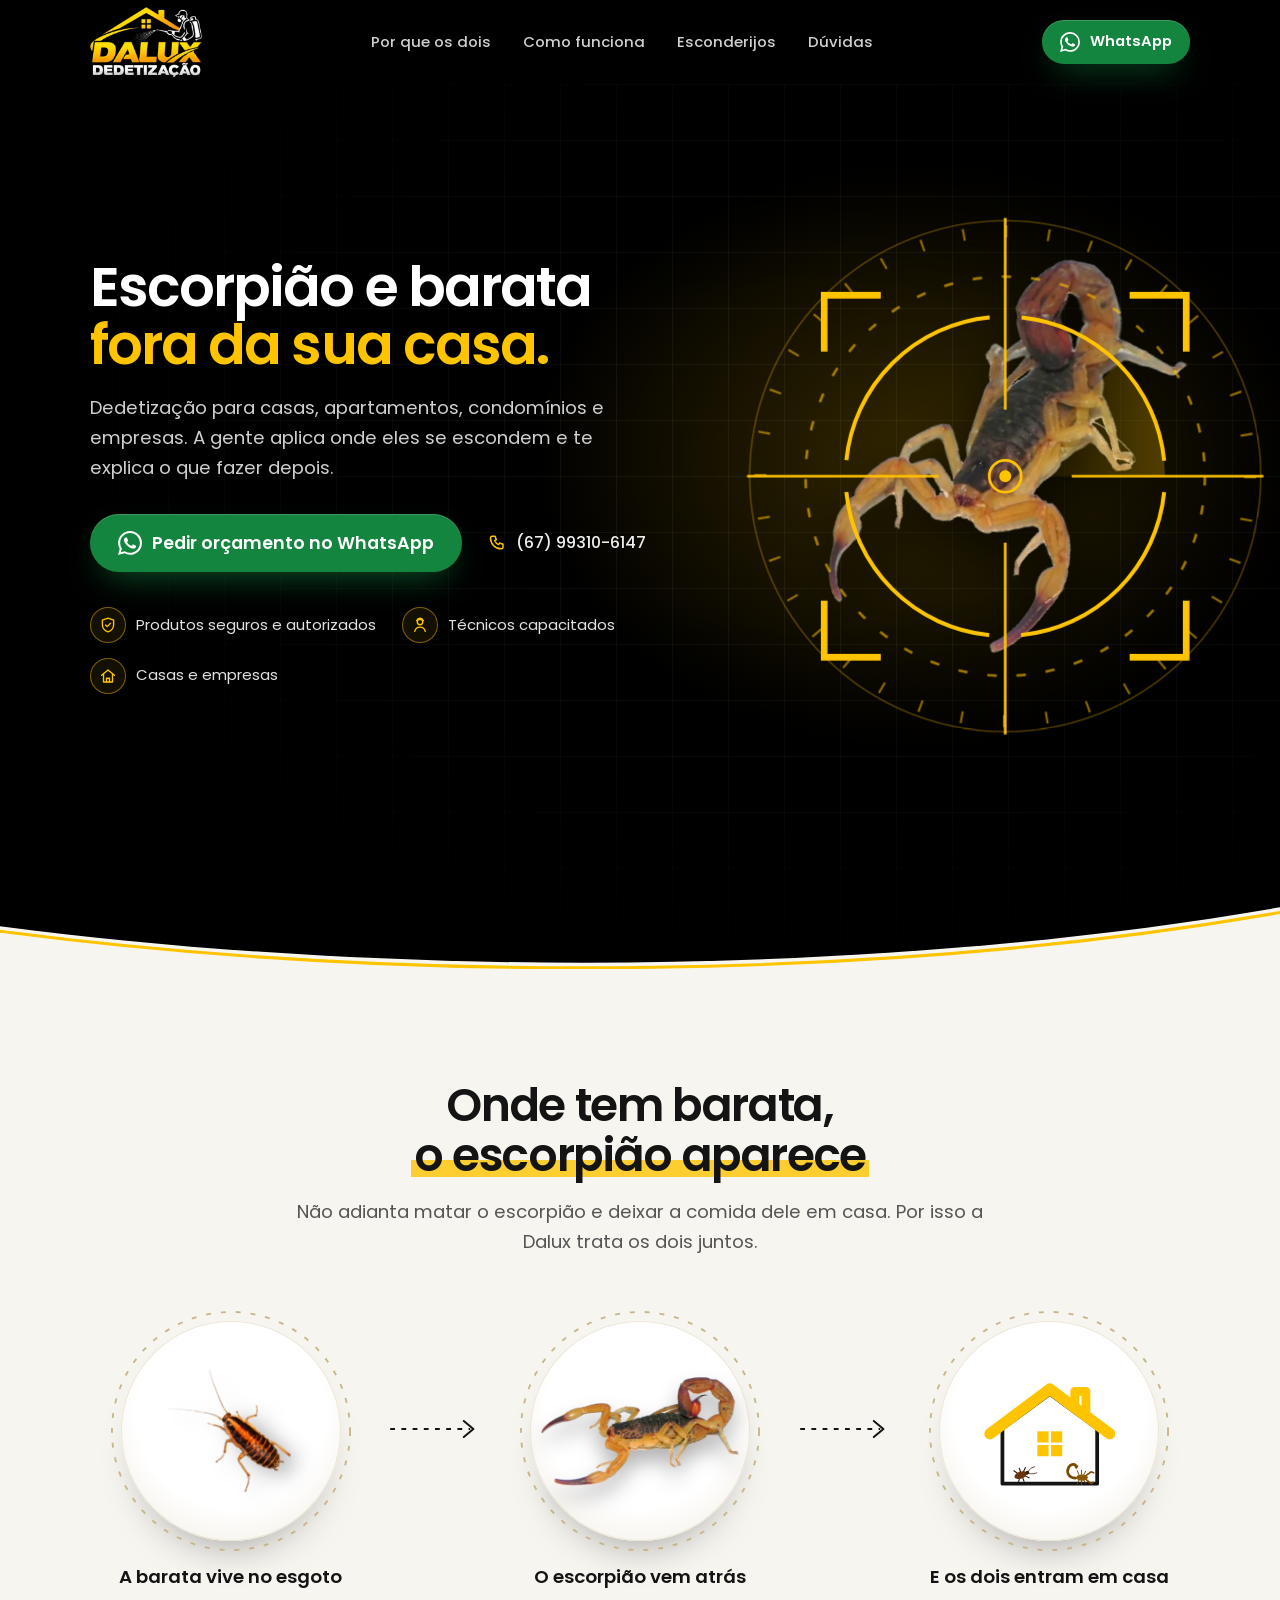
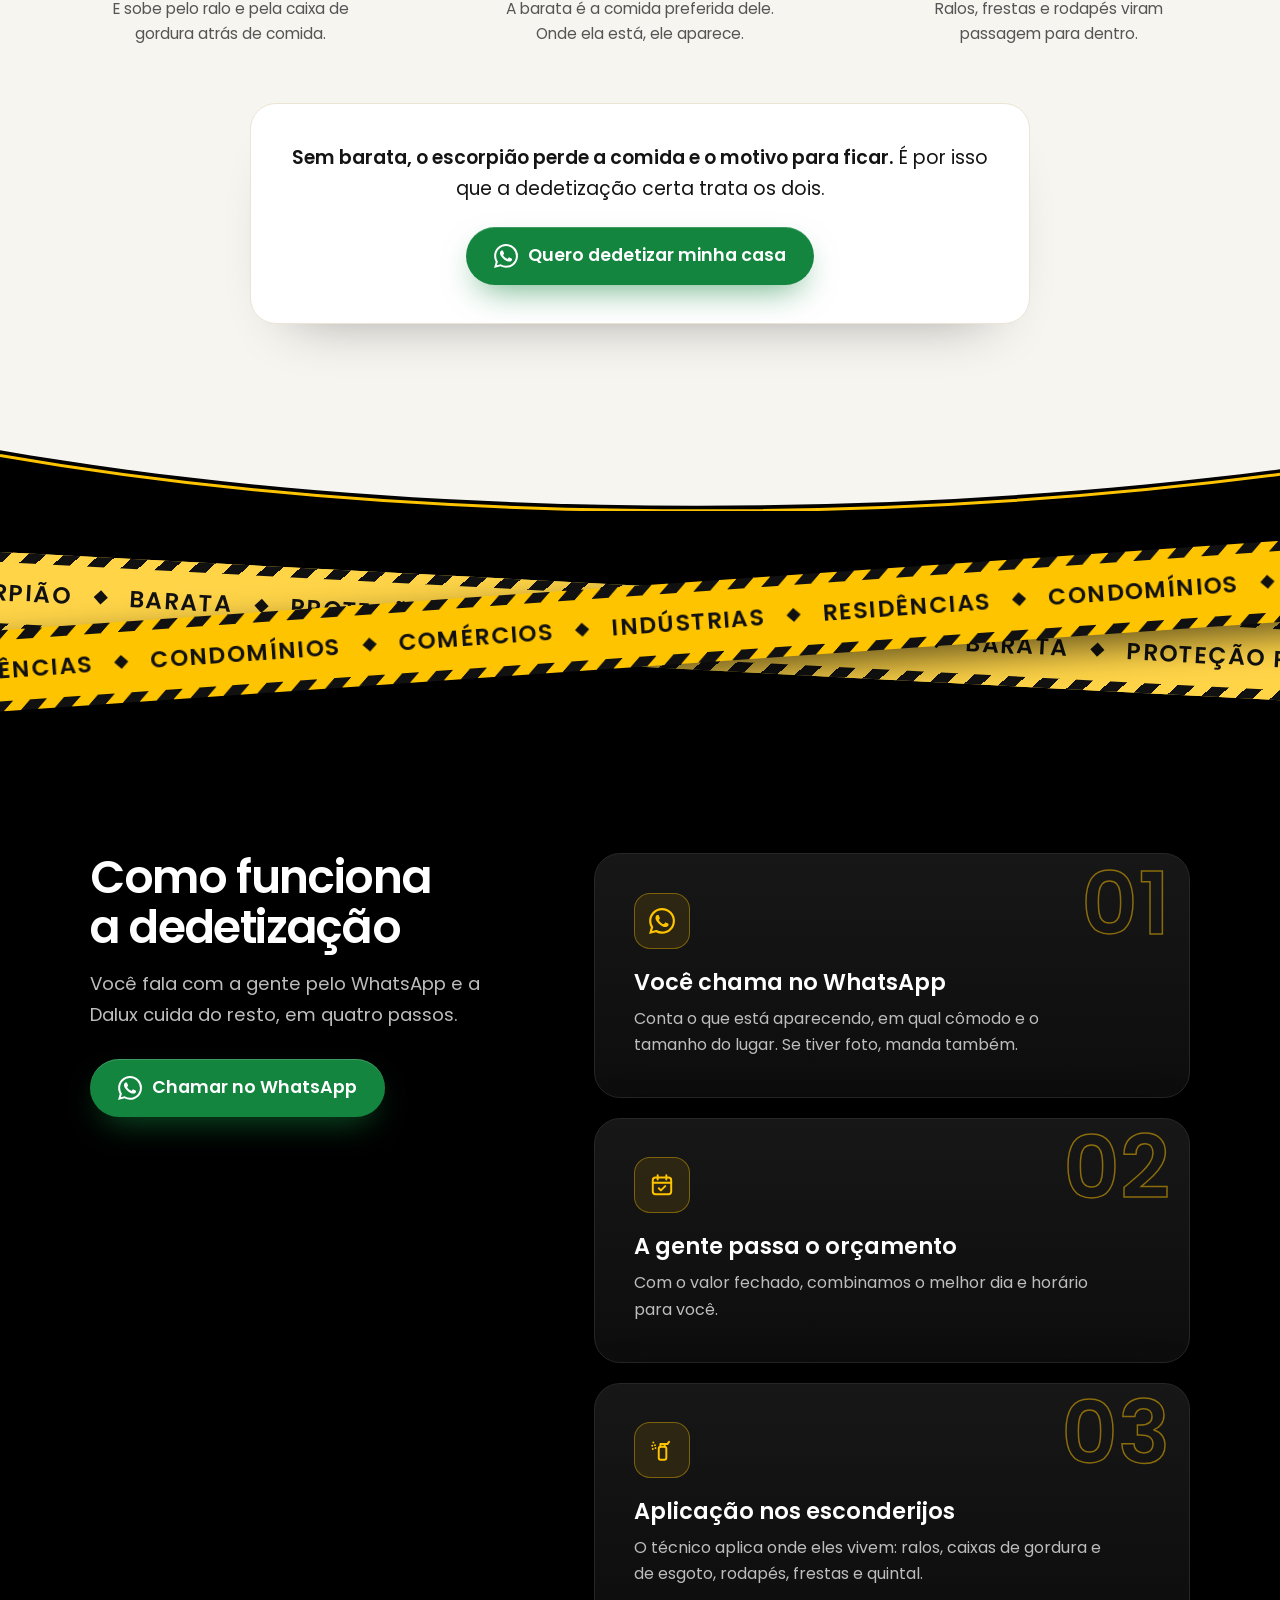
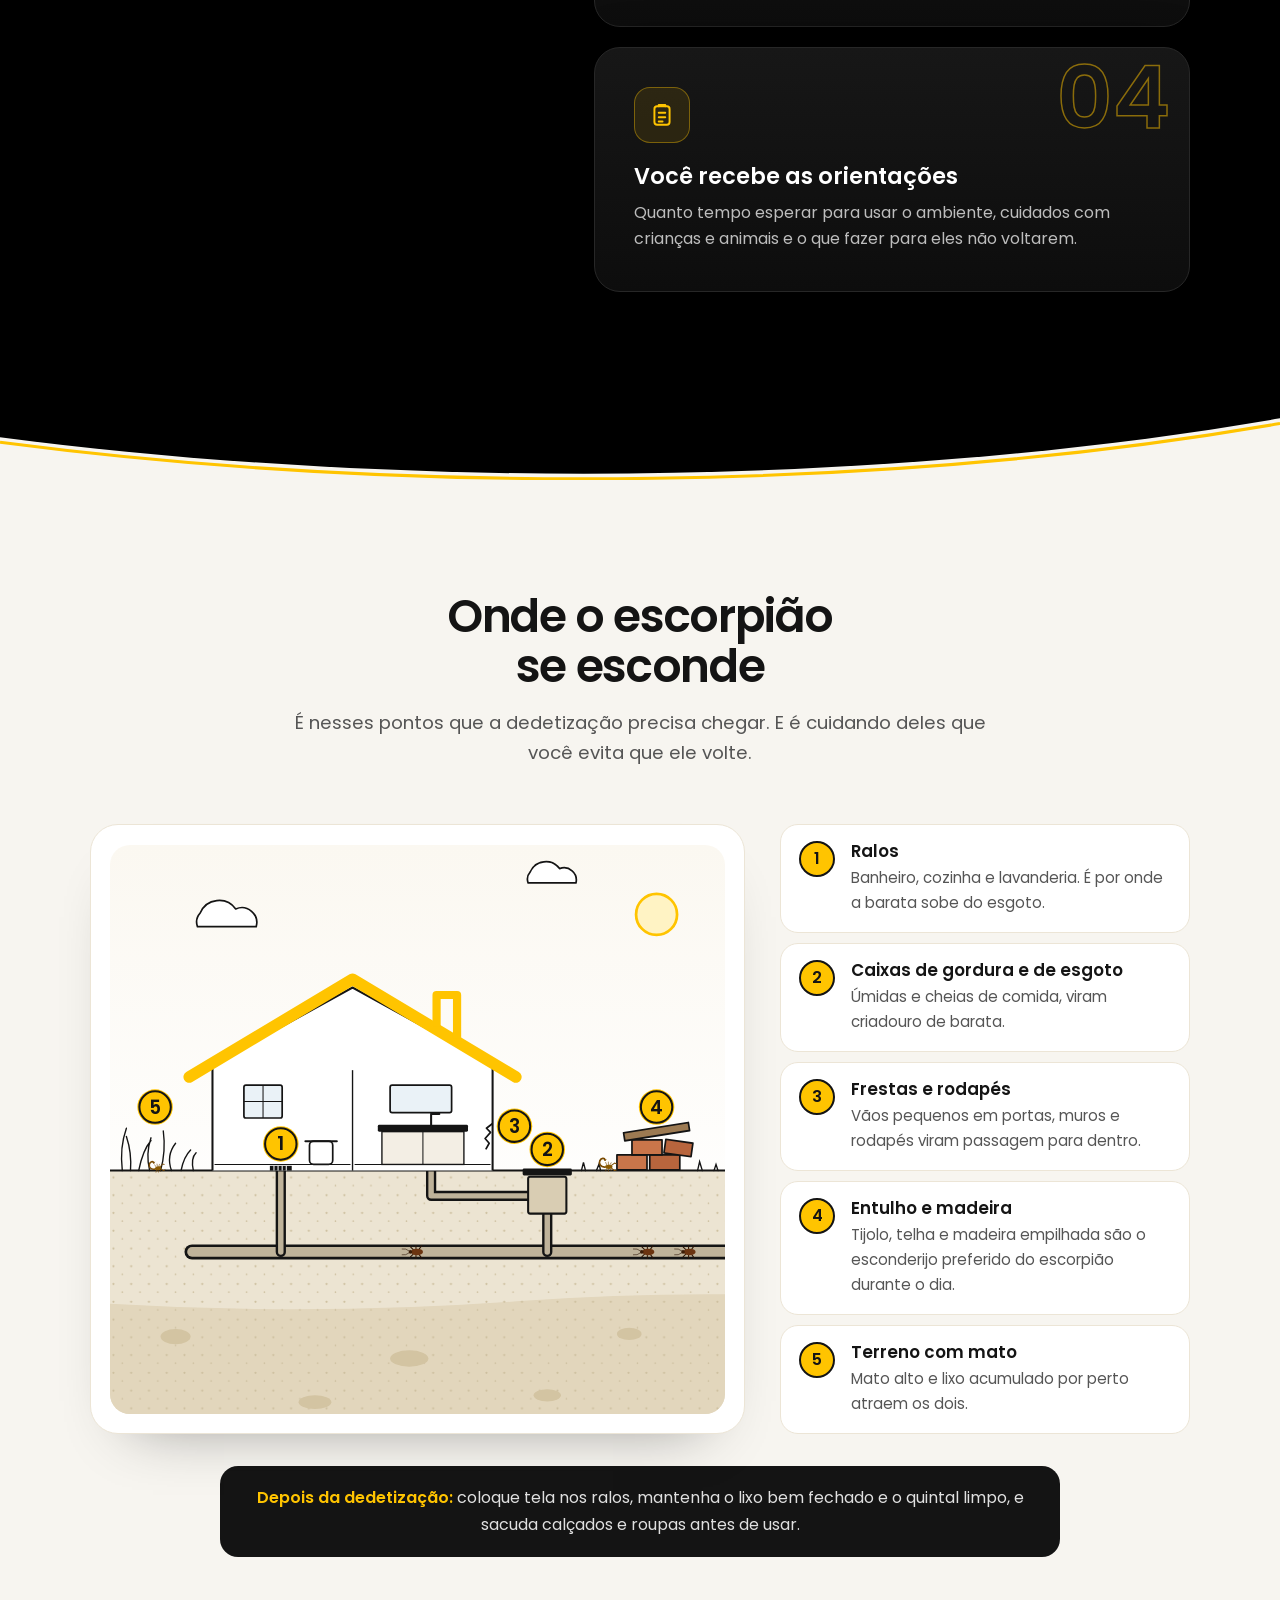
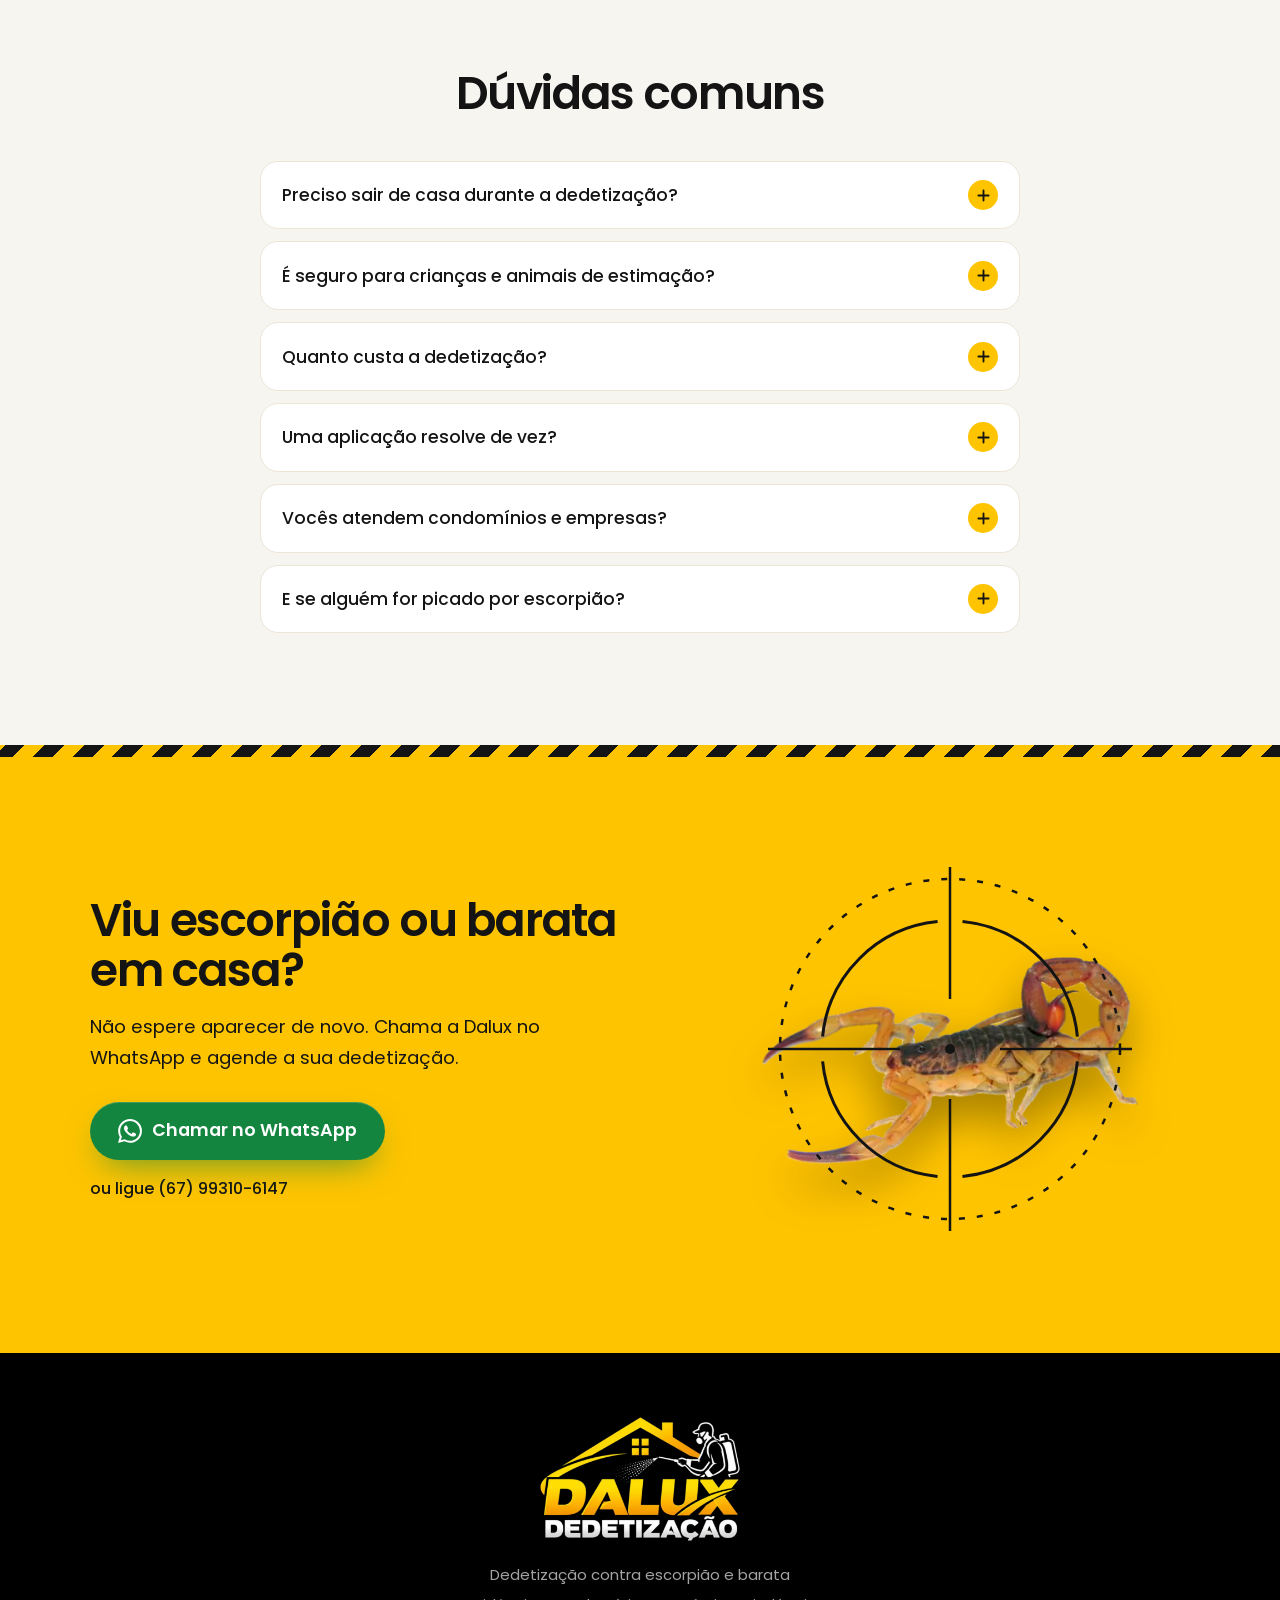
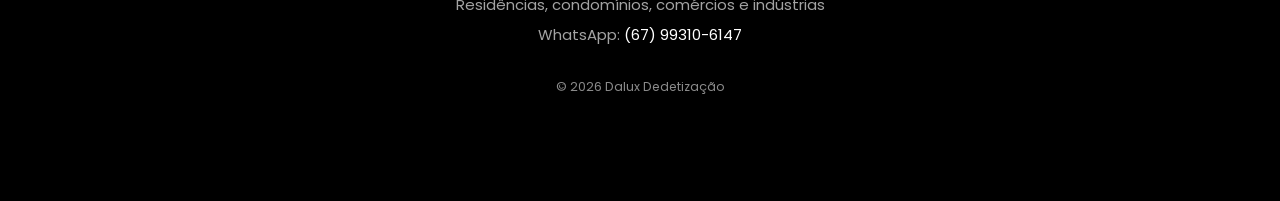
==== commit f4eaa030: "feat: hero pest slideshow, transparent logo, stretched house map, title breaks Co-Authored-By: Claud" ====
--- a/index.html
+++ b/index.html
@@ -21,7 +21,7 @@
 <link rel="preload" href="assets/fonts/poppins-400.woff2" as="font" type="font/woff2" crossorigin>
 <link rel="preload" as="image" href="assets/img/esc-topo-960.webp" imagesrcset="assets/img/esc-topo-560.webp 560w, assets/img/esc-topo-960.webp 960w" imagesizes="(min-width:900px) 440px, 72vw" fetchpriority="high">
 <script>document.documentElement.classList.add('js');setTimeout(function(){if(!window.__dalux)document.documentElement.classList.add('sem-anim')},3000)</script>
-<style>@font-face{font-family:'Poppins';src:url('assets/fonts/poppins-400.woff2') format('woff2');font-weight:400;font-display:optional}@font-face{font-family:'Poppins';src:url('assets/fonts/poppins-500.woff2') format('woff2');font-weight:500;font-display:optional}@font-face{font-family:'Poppins';src:url('assets/fonts/poppins-600.woff2') format('woff2');font-weight:600;font-display:optional}@font-face{font-family:'PoppinsFB';src:local('Arial'),local('Helvetica Neue'),local('Liberation Sans');size-adjust:112.5%}:root{--preto:#000;--papel:#F7F5F0;--borda:#ECE5D6;--tinta:#141414;--tinta-2:#555;--amarelo:#FFC400;--zap:#13853F;--zap-esc:#0F6E33;--fonte:'Poppins','PoppinsFB',Arial,sans-serif;--wrap:1180px;--gut:clamp(1.25rem,5vw,2.5rem);--ease:cubic-bezier(.2,.7,.2,1);--h-topo:72px}*,*::before,*::after{box-sizing:border-box}html{-webkit-text-size-adjust:100%;scroll-behavior:smooth;scroll-padding-top:calc(var(--h-topo) + 12px)}body{margin:0;background:var(--papel);color:var(--tinta);font-family:var(--fonte);font-weight:400;font-size:1rem;line-height:1.65;-webkit-font-smoothing:antialiased;overflow-x:clip}img,svg{display:block;max-width:100%}img{height:auto}a{color:inherit}h1,h2,h3,p,ul,ol,figure{margin:0}ul,ol{padding:0;list-style:none}:focus-visible{outline:2px solid var(--amarelo);outline-offset:3px;border-radius:8px}.wrap{width:100%;max-width:var(--wrap);margin-inline:auto;padding-inline:var(--gut)}.zap{position:relative;isolation:isolate;overflow:hidden;display:inline-flex;align-items:center;justify-content:center;gap:.65rem;min-height:58px;padding:.85rem 1.75rem;border-radius:999px;background:var(--zap);color:#fff;text-decoration:none;font-weight:600;font-size:clamp(1rem,.95rem + .3vw,1.1rem);line-height:1.2;white-space:nowrap;box-shadow:0 14px 34px -12px rgba(19,133,63,.7),inset 0 1px 0 rgba(255,255,255,.18);transition:transform .35s var(--ease),box-shadow .35s var(--ease),background-color .25s}.zap::after{content:'';position:absolute;z-index:-1;top:0;bottom:0;left:-45%;width:35%;background:linear-gradient(100deg,transparent,rgba(255,255,255,.42),transparent);transform:skewX(-20deg);animation:brilho 5s ease-in-out 1.8s infinite}.zap:hover{background:var(--zap-esc);transform:translateY(-3px);box-shadow:0 22px 40px -14px rgba(19,133,63,.8),inset 0 1px 0 rgba(255,255,255,.18)}.zap:hover svg{animation:balanca .6s ease-in-out}.zap:active{transform:translateY(0) scale(.98)}.zap svg{width:24px;height:24px;flex:none}.zap--p{min-height:44px;padding:.55rem 1.1rem;font-size:.92rem}.zap--p svg{width:20px;height:20px}@keyframes brilho{0%,62%{transform:skewX(-20deg) translateX(0)}100%{transform:skewX(-20deg) translateX(480%)}}@keyframes balanca{0%,100%{transform:rotate(0)}25%{transform:rotate(-14deg)}60%{transform:rotate(10deg)}}.progresso{position:fixed;inset:0 0 auto;height:3px;z-index:60;pointer-events:none}.progresso i{display:block;height:100%;background:var(--amarelo);transform-origin:0 50%;transform:scaleX(var(--p,0))}.topo{position:sticky;top:0;z-index:50;background:#000;transition:background-color .35s,box-shadow .35s}.topo.rolou{background:rgba(0,0,0,.78);-webkit-backdrop-filter:blur(14px) saturate(140%);backdrop-filter:blur(14px) saturate(140%);box-shadow:0 1px 0 rgba(255,255,255,.08),0 12px 30px -18px rgba(0,0,0,.9)}.topo .wrap{display:flex;align-items:center;justify-content:space-between;gap:1rem;height:var(--h-topo)}.marca{display:block;width:clamp(92px,22vw,112px)}.menu{display:none}.menu a{position:relative;color:#D0D0D0;text-decoration:none;font-size:.93rem;font-weight:500;padding-block:.4rem;transition:color .25s}.menu a::after{content:'';position:absolute;left:0;right:0;bottom:0;height:2px;background:var(--amarelo);transform:scaleX(0);transform-origin:right;transition:transform .35s var(--ease)}.menu a:hover{color:#fff}.menu a:hover::after{transform:scaleX(1);transform-origin:left}.hero{position:relative;background:#000;color:#fff;overflow:hidden;padding-top:clamp(.5rem,2.5vw,2rem)}.hero-fundo{position:absolute;inset:0;pointer-events:none;background:radial-gradient(42% 46% at 72% 42%,rgba(255,196,0,.20),transparent 72%),linear-gradient(rgba(255,255,255,.05) 1px,transparent 1px) 0 0/56px 56px,linear-gradient(90deg,rgba(255,255,255,.05) 1px,transparent 1px) 0 0/56px 56px;-webkit-mask-image:radial-gradient(80% 75% at 65% 42%,#000 25%,transparent 80%);mask-image:radial-gradient(80% 75% at 65% 42%,#000 25%,transparent 80%)}.hero-grid{position:relative;display:grid;gap:clamp(.5rem,3vw,2.5rem);align-items:center}.hero h1{font-weight:600;letter-spacing:-.035em;line-height:1.04;font-size:clamp(1.8rem,calc((100vw - 2.5rem) * .108),4.6rem);animation:sobeH1 .9s var(--ease) both}.hero h1 span{display:block;color:var(--amarelo)}.hero .sub{margin-top:1.2rem;color:#CFCFCF;font-size:clamp(1rem,.96rem + .3vw,1.15rem);max-width:33rem;animation:sobe .8s var(--ease) .15s both}.acoes{margin-top:1.9rem;display:flex;flex-wrap:wrap;align-items:center;gap:1rem 1.6rem;animation:sobe .8s var(--ease) .28s both}.tel-link{display:inline-flex;align-items:center;gap:.5rem;color:#EDEDED;text-decoration:none;font-weight:500;transition:color .25s}.tel-link svg{width:20px;height:20px;color:var(--amarelo)}.tel-link:hover{color:var(--amarelo)}.selos{margin-top:2.2rem;display:flex;flex-wrap:wrap;gap:.9rem 1.6rem}.selos li{display:flex;align-items:center;gap:.65rem;font-size:.93rem;color:#E2E2E2;animation:sobe .7s var(--ease) both}.selos li:nth-child(1){animation-delay:.42s}.selos li:nth-child(2){animation-delay:.5s}.selos li:nth-child(3){animation-delay:.58s}.selo-ico{display:grid;place-items:center;width:36px;height:36px;border-radius:50%;border:1px solid rgba(255,196,0,.45);background:rgba(255,196,0,.08);color:var(--amarelo)}.selo-ico svg{width:18px;height:18px}.alvo{position:relative;width:min(100%,560px);aspect-ratio:1;margin-inline:auto;--mx:0;--my:0}.esc-w{position:absolute;left:12%;top:14%;width:76%;transform:rotate(-16deg);translate:calc(var(--mx) * -16px) calc(var(--my) * -12px);transition:translate .7s var(--ease)}.esc{width:100%;filter:drop-shadow(0 26px 28px rgba(0,0,0,.75));animation:entraEsc 1.3s var(--ease) both}.bar-w{position:absolute;left:2%;bottom:4%;width:19%;transform:rotate(36deg);translate:calc(var(--mx) * 10px) calc(var(--my) * 8px);transition:translate .7s var(--ease)}.bar{width:100%;filter:drop-shadow(0 12px 12px rgba(0,0,0,.7));animation:entraBar 1.6s var(--ease) .45s both}.mira,.mira-p{position:absolute;overflow:visible;pointer-events:none}.mira{inset:0;width:100%;height:100%;translate:calc(var(--mx) * 6px) calc(var(--my) * 5px);transition:translate .5s var(--ease)}.mira *,.mira-p *{transform-box:view-box;transform-origin:50% 50%}.m-caca{animation:caca 1.7s cubic-bezier(.25,.8,.25,1) .2s both}.m-deriva{animation:deriva 6s ease-in-out 2.4s infinite alternate}.m-externo{animation:gira 60s linear infinite}.m-tracos{animation:gira 32s linear infinite reverse}.m-varredura{animation:gira 3.4s linear infinite}.m-cantos{animation:trava .55s cubic-bezier(.3,1.6,.5,1) 1.5s both}.m-anel{animation:flash .9s ease-out 1.7s both}.m-pulso{animation:pulsa 1.8s ease-out 2s infinite}.mira-p{left:-2%;bottom:3%;width:30%;height:auto;animation:trava .5s cubic-bezier(.3,1.6,.5,1) 2.1s both,pisca 2.6s ease-in-out 2.8s infinite}@keyframes sobeH1{from{transform:translateY(18px)}to{transform:none}}@keyframes sobe{from{opacity:0;transform:translateY(18px)}to{opacity:1;transform:none}}@keyframes entraEsc{from{transform:translate(9%,9%) scale(.86) rotate(12deg)}to{transform:none}}@keyframes entraBar{from{opacity:0;transform:translate(-70%,50%) rotate(-30deg)}to{opacity:1;transform:none}}@keyframes caca{0%{opacity:0;transform:translate(-80px,70px) scale(1.3)}18%{opacity:1}55%{transform:translate(16px,-12px) scale(.97)}80%{transform:translate(-4px,3px)}100%{opacity:1;transform:none}}@keyframes deriva{to{transform:translate(5px,-4px)}}@keyframes gira{to{transform:rotate(360deg)}}@keyframes trava{from{opacity:0;transform:scale(1.5)}to{opacity:1;transform:none}}@keyframes flash{0%{stroke-width:3}30%{stroke-width:10;opacity:.6}100%{stroke-width:3;opacity:1}}@keyframes pulsa{from{transform:scale(1);opacity:1}to{transform:scale(3.4);opacity:0}}@keyframes pisca{0%,100%{opacity:1}50%{opacity:.45}}.curva{display:block;width:100%;height:clamp(42px,6vw,86px);background:var(--para);margin-top:-1px}.hero .curva{margin-top:clamp(2rem,5vw,3.5rem)}.curva .traco{fill:none;stroke:var(--amarelo);stroke-width:3;vector-effect:non-scaling-stroke}.curva--vira{transform:scaleX(-1)}.secao{padding-block:clamp(4rem,9vw,7rem)}.clara{background:var(--papel)}.escura{background:#000;color:#fff}.secao h2,.final h2{font-weight:600;letter-spacing:-.03em;line-height:1.1;font-size:clamp(1.8rem,calc((100vw - 2.5rem) * .082),3.3rem)}.titulo-centro{text-align:center;max-width:46rem;margin-inline:auto}.lead{margin-top:1rem;color:var(--tinta-2);font-size:clamp(1rem,.96rem + .3vw,1.15rem)}.escura .lead{color:#BDBDBD}.sublinha{display:inline-block;background:linear-gradient(rgba(255,196,0,.8),rgba(255,196,0,.8)) no-repeat 0 88%/0% 34%;padding-inline:.06em;transition:background-size 1.1s var(--ease) .45s}.on .sublinha,.sem-anim .sublinha{background-size:100% 34%}.cadeia{margin-top:clamp(2.5rem,6vw,4rem);display:grid;justify-items:center;gap:1.2rem;text-align:center}.no{max-width:290px}.no-img{position:relative;width:190px;aspect-ratio:1;margin-inline:auto;display:grid;place-items:center;border-radius:50%;background:radial-gradient(circle at 50% 42%,#fff 0 56%,#F0EADD 100%);box-shadow:inset 0 0 0 1px var(--borda),0 26px 44px -26px rgba(0,0,0,.4);transition:transform .45s var(--ease)}.no:hover .no-img{transform:translateY(-6px) rotate(-2deg)}.no-anel{position:absolute;inset:-14px;width:calc(100% + 28px);max-width:none;color:#C7B68A;animation:gira 40s linear infinite}.no-barata{width:42%;transform:rotate(-62deg);filter:drop-shadow(0 12px 10px rgba(0,0,0,.3))}.no-escorp{width:90%;filter:drop-shadow(0 12px 10px rgba(0,0,0,.3))}.no-casa{width:68%}.no h3{margin-top:1.5rem;font-weight:600;font-size:1.15rem;line-height:1.3}.no p{margin-top:.4rem;color:var(--tinta-2);font-size:.97rem}.seta svg{width:72px;height:auto;transform:rotate(90deg);overflow:visible}.seta-linha{fill:none;stroke:var(--tinta);stroke-width:2.5;stroke-dasharray:6 8;animation:flui 1s linear infinite}.seta-ponta{fill:none;stroke:var(--tinta);stroke-width:2.5;stroke-linecap:round;stroke-linejoin:round}@keyframes flui{to{stroke-dashoffset:-28}}.conclusao{margin:clamp(2.5rem,6vw,3.5rem) auto 0;max-width:780px;text-align:center;background:#fff;border:1px solid var(--borda);border-radius:26px;padding:clamp(1.6rem,4vw,2.4rem);box-shadow:0 30px 60px -42px rgba(0,0,0,.45)}.conclusao p{font-size:clamp(1.02rem,.98rem + .3vw,1.18rem)}.conclusao .zap{margin-top:1.4rem}.fitas{position:relative;background:#000;height:clamp(150px,19vw,230px);overflow:hidden;margin-top:-1px}.fita{position:absolute;left:-6%;width:112%;top:50%;background:var(--amarelo);color:#111;padding-block:calc(10px + .7rem);box-shadow:0 14px 34px rgba(0,0,0,.55)}.fita::before,.fita::after{content:'';position:absolute;left:0;right:0;height:10px;background:repeating-linear-gradient(-45deg,#111 0 12px,var(--amarelo) 12px 24px)}.fita::before{top:0}.fita::after{bottom:0}.fita--1{z-index:2;transform:translateY(-50%) rotate(-4deg)}.fita--2{background:#FFD447;transform:translateY(-50%) rotate(3deg)}.fita--2::before,.fita--2::after{background:repeating-linear-gradient(-45deg,#111 0 12px,#FFD447 12px 24px)}.trilho{display:flex;width:max-content;animation:corre 32s linear infinite}.fita--2 .trilho{animation-duration:40s;animation-direction:reverse}.grupo{display:flex;align-items:center;gap:1.5rem;padding-right:1.5rem}.grupo span{font-weight:600;text-transform:uppercase;letter-spacing:.06em;font-size:clamp(1rem,.8rem + 1vw,1.45rem);white-space:nowrap}.grupo i{display:block;width:10px;height:10px;background:#111;transform:rotate(45deg)}@keyframes corre{to{transform:translateX(-50%)}}.passos-grid{display:grid;gap:2.5rem}.passos-topo{text-align:center}.pilha{display:grid;gap:1.25rem}.cartao{position:sticky;top:calc(var(--h-topo) + 18px + var(--i) * 16px);overflow:hidden;background:linear-gradient(180deg,#171717,#0D0D0D);border:1px solid #272727;border-radius:26px;padding:clamp(1.6rem,4vw,2.4rem);min-height:230px;text-align:center;box-shadow:0 -20px 40px -22px rgba(0,0,0,.9);transition:border-color .35s}.cartao:hover{border-color:rgba(255,196,0,.5)}.c-num{position:absolute;right:1.2rem;top:.4rem;font-weight:600;font-size:clamp(3.4rem,9vw,5.4rem);line-height:1;color:transparent;-webkit-text-stroke:1.5px rgba(255,196,0,.5)}.c-ico{display:grid;place-items:center;width:56px;height:56px;margin-inline:auto;border-radius:16px;background:rgba(255,196,0,.1);border:1px solid rgba(255,196,0,.38);color:var(--amarelo)}.c-ico svg{width:26px;height:26px}.cartao h3{margin-top:1.2rem;font-weight:600;font-size:clamp(1.15rem,1.05rem + .5vw,1.4rem);line-height:1.3}.cartao p{margin:.55rem auto 0;color:#BDBDBD;max-width:30rem}.so-desk{display:none}.so-mob{justify-self:center}.passos-topo .zap{margin-top:1.8rem}.mapa{margin-top:clamp(2rem,5vw,3.5rem);display:grid;gap:1.5rem;align-items:center}.mapa-fig{background:#fff;border:1px solid var(--borda);border-radius:28px;padding:clamp(.6rem,1.6vw,1.2rem);box-shadow:0 30px 60px -42px rgba(0,0,0,.45)}.casa-svg{width:100%;height:auto;border-radius:20px;background:linear-gradient(#FBF8F1,#fff 70%)}.hs{cursor:pointer}.hs-bola{fill:var(--amarelo);stroke:var(--tinta);stroke-width:3;transform-box:fill-box;transform-origin:center;transition:transform .3s var(--ease),fill .3s}.hs text{font:600 27px var(--fonte);fill:var(--tinta);text-anchor:middle;pointer-events:none;transition:fill .3s}.hs-pulso{fill:var(--amarelo);transform-box:fill-box;transform-origin:center;animation:pulsaHs 2.2s ease-out infinite}.hs:nth-of-type(2) .hs-pulso{animation-delay:.4s}.hs:nth-of-type(3) .hs-pulso{animation-delay:.8s}.hs:nth-of-type(4) .hs-pulso{animation-delay:1.2s}.hs:nth-of-type(5) .hs-pulso{animation-delay:1.6s}.hs.ativo .hs-bola{fill:var(--tinta);transform:scale(1.2)}.hs.ativo text{fill:var(--amarelo)}@keyframes pulsaHs{from{transform:scale(.8);opacity:.7}to{transform:scale(2.1);opacity:0}}.mapa-lista{display:grid;gap:.65rem}.mapa-lista li{display:flex;gap:1rem;align-items:flex-start;padding:1rem 1.1rem;border-radius:18px;background:#fff;border:1px solid var(--borda);cursor:pointer;outline:none;transition:border-color .3s,box-shadow .3s,translate .3s var(--ease)}.mapa-lista li:hover,.mapa-lista li.ativo,.mapa-lista li:focus-visible{border-color:var(--tinta);translate:6px 0;box-shadow:0 16px 30px -22px rgba(0,0,0,.5)}.mapa-lista .n{flex:none;display:grid;place-items:center;width:36px;height:36px;border-radius:50%;background:var(--amarelo);border:2px solid var(--tinta);font-weight:600;line-height:1}.mapa-lista h3{font-weight:600;font-size:1.05rem;line-height:1.3}.mapa-lista p{margin-top:.2rem;font-size:.94rem;color:var(--tinta-2)}.dica{margin:2rem auto 0;max-width:840px;text-align:center;padding:1.2rem 1.5rem;border-radius:18px;background:var(--tinta);color:#E0E0E0}.dica b{color:var(--amarelo);font-weight:600}.faq-sec{padding-top:0}.faq{max-width:840px}.faq h2{text-align:center}.faq-lista{margin-top:clamp(1.8rem,4vw,2.6rem);display:grid;gap:.75rem}.faq details{background:#fff;border:1px solid var(--borda);border-radius:18px;transition:border-color .3s,box-shadow .3s}.faq details[open]{border-color:var(--tinta);box-shadow:0 18px 40px -30px rgba(0,0,0,.5)}.faq summary{list-style:none;cursor:pointer;display:flex;justify-content:space-between;align-items:center;gap:1rem;padding:1.15rem 1.3rem;font-weight:500;font-size:clamp(1rem,.97rem + .2vw,1.08rem);line-height:1.4}.faq summary::-webkit-details-marker{display:none}.faq summary::after{content:'';flex:none;width:30px;height:30px;border-radius:50%;background:var(--amarelo) url("data:image/svg+xml,%3Csvg xmlns='http://www.w3.org/2000/svg' viewBox='0 0 14 14'%3E%3Cpath d='M7 1.5v11M1.5 7h11' stroke='%23141414' stroke-width='2' stroke-linecap='round'/%3E%3C/svg%3E") center/13px no-repeat;transition:transform .35s var(--ease)}.faq details[open] summary::after{transform:rotate(135deg)}.faq details p{padding:0 1.3rem 1.25rem;color:var(--tinta-2)}.faq details[open] p{animation:sobe .45s var(--ease)}.final{position:relative;overflow:hidden;background:var(--amarelo);color:var(--tinta);padding-block:clamp(4rem,9vw,6.5rem)}.final::before{content:'';position:absolute;inset:0 0 auto;height:12px;background:repeating-linear-gradient(-45deg,var(--tinta) 0 14px,transparent 14px 28px)}.final-grid{display:grid;gap:2rem;align-items:center;text-align:center}.final-txt p{margin:1rem auto 0;max-width:32rem;font-size:clamp(1rem,.96rem + .3vw,1.15rem)}.final-txt .zap{margin-top:1.8rem}.final .tel{display:block;margin-top:1rem;font-weight:500;text-decoration:none}.final .tel:hover{text-decoration:underline}.final-alvo{position:relative;width:min(78vw,400px);aspect-ratio:1;margin-inline:auto}.final-alvo img{position:absolute;left:3%;top:27%;width:94%;filter:drop-shadow(0 22px 22px rgba(0,0,0,.35))}.final-alvo svg{position:absolute;inset:0;width:100%;height:100%}.f-anel{transform-box:view-box;transform-origin:50% 50%;animation:gira 36s linear infinite}.rodape{background:#000;color:#A3A3A3;text-align:center;padding-block:clamp(2.8rem,6vw,4rem) 6.5rem;font-size:.93rem}.rodape img{width:200px;margin:0 auto}.rodape .linhas{margin-top:1.4rem}.rodape p + p{margin-top:.35rem}.rodape a{color:#fff;text-decoration:none}.rodape small{display:block;margin-top:1.8rem;font-size:.78rem;color:#8A8A8A}.rodape small a{color:#A3A3A3;text-decoration:underline}.flutua{position:fixed;right:max(16px,env(safe-area-inset-right));bottom:max(16px,env(safe-area-inset-bottom));z-index:40;display:grid;place-items:center;width:60px;height:60px;border-radius:50%;background:var(--zap);color:#fff;box-shadow:0 10px 28px -8px rgba(0,0,0,.6);transition:transform .3s var(--ease),background-color .25s}.flutua::before{content:'';position:absolute;inset:0;z-index:-1;border-radius:50%;background:var(--zap);animation:onda 2.4s ease-out infinite}.flutua:hover{background:var(--zap-esc);transform:scale(1.08)}.js .flutua{opacity:0;transform:translateY(24px) scale(.7);pointer-events:none;transition:opacity .4s var(--ease),transform .5s cubic-bezier(.3,1.5,.5,1),background-color .25s}.js.fab .flutua,.sem-anim .flutua{opacity:1;transform:none;pointer-events:auto}.js.fab .flutua:hover{transform:scale(1.08)}.flutua svg{width:32px;height:32px}@keyframes onda{from{transform:scale(1);opacity:.55}to{transform:scale(1.75);opacity:0}}.js .rv{opacity:0;transform:translateY(34px);filter:blur(6px);transition:opacity .9s var(--ease),transform .9s var(--ease),filter .9s var(--ease);transition-delay:calc(var(--d,0) * 110ms)}.js .rv.on,.sem-anim .rv{opacity:1;transform:none;filter:none}.pausa,.pausa *,.pausa *::before,.pausa *::after{animation-play-state:paused!important}@media (max-width:899px){.hero-grid{text-align:center}.alvo{order:-1;width:min(88vw,420px)}.hero .sub{margin-inline:auto}.acoes{justify-content:center}.selos{justify-content:center}}@media (max-width:420px){.zap{padding-inline:1.15rem;gap:.5rem;font-size:.95rem}.zap svg{width:22px;height:22px}}@media (max-width:359px){.zap{white-space:normal;text-align:center}}@media (min-width:640px){.mapa-lista{grid-template-columns:1fr 1fr}.mapa-lista li:last-child{grid-column:1/-1}}@media (min-width:900px){:root{--h-topo:84px}.hero-grid{grid-template-columns:1.15fr .85fr;min-height:min(720px,calc(100svh - var(--h-topo) - 80px))}.hero h1{font-size:clamp(2.6rem,.9rem + 3.2vw,4rem)}.alvo{width:min(560px,118%);justify-self:end;margin-right:-10%}.secao h2,.final h2{font-size:clamp(2.4rem,1.4rem + 1.8vw,3.3rem)}.cadeia{grid-template-columns:1fr auto 1fr auto 1fr;align-items:start;gap:1rem}.no-img{width:220px}.seta{margin-top:92px}.seta svg{width:96px;transform:none}.passos-grid{grid-template-columns:.85fr 1.15fr;align-items:start;gap:4rem}.passos-topo{position:sticky;top:calc(var(--h-topo) + 60px);text-align:left}.cartao{text-align:left}.c-ico{margin-inline:0}.cartao p{margin-inline:0}.so-desk{display:inline-flex}.so-mob{display:none}.mapa{grid-template-columns:1.6fr 1fr;gap:2.2rem}.mapa-lista{grid-template-columns:1fr}.mapa-lista li:last-child{grid-column:auto}.final-grid{grid-template-columns:1.1fr .9fr;text-align:left}.final-txt p{margin-inline:0}}@media (min-width:1040px){.menu{display:flex;gap:2rem}}@media (prefers-reduced-motion:reduce){html{scroll-behavior:auto}*,*::before,*::after{animation:none!important;transition:none!important}.js .rv{opacity:1;transform:none;filter:none}.sublinha{background-size:100% 34%}}</style>
+<style>@font-face{font-family:'Poppins';src:url('assets/fonts/poppins-400.woff2') format('woff2');font-weight:400;font-display:optional}@font-face{font-family:'Poppins';src:url('assets/fonts/poppins-500.woff2') format('woff2');font-weight:500;font-display:optional}@font-face{font-family:'Poppins';src:url('assets/fonts/poppins-600.woff2') format('woff2');font-weight:600;font-display:optional}@font-face{font-family:'PoppinsFB';src:local('Arial'),local('Helvetica Neue'),local('Liberation Sans');size-adjust:112.5%}:root{--preto:#000;--papel:#F7F5F0;--borda:#ECE5D6;--tinta:#141414;--tinta-2:#555;--amarelo:#FFC400;--zap:#13853F;--zap-esc:#0F6E33;--fonte:'Poppins','PoppinsFB',Arial,sans-serif;--wrap:1180px;--gut:clamp(1.25rem,5vw,2.5rem);--ease:cubic-bezier(.2,.7,.2,1);--h-topo:72px}*,*::before,*::after{box-sizing:border-box}html{-webkit-text-size-adjust:100%;scroll-behavior:smooth;scroll-padding-top:calc(var(--h-topo) + 12px)}body{margin:0;background:var(--papel);color:var(--tinta);font-family:var(--fonte);font-weight:400;font-size:1rem;line-height:1.65;-webkit-font-smoothing:antialiased;overflow-x:clip}img,svg{display:block;max-width:100%}img{height:auto}a{color:inherit}h1,h2,h3,p,ul,ol,figure{margin:0}ul,ol{padding:0;list-style:none}:focus-visible{outline:2px solid var(--amarelo);outline-offset:3px;border-radius:8px}.wrap{width:100%;max-width:var(--wrap);margin-inline:auto;padding-inline:var(--gut)}.zap{position:relative;isolation:isolate;overflow:hidden;display:inline-flex;align-items:center;justify-content:center;gap:.65rem;min-height:58px;padding:.85rem 1.75rem;border-radius:999px;background:var(--zap);color:#fff;text-decoration:none;font-weight:600;font-size:clamp(1rem,.95rem + .3vw,1.1rem);line-height:1.2;white-space:nowrap;box-shadow:0 14px 34px -12px rgba(19,133,63,.7),inset 0 1px 0 rgba(255,255,255,.18);transition:transform .35s var(--ease),box-shadow .35s var(--ease),background-color .25s}.zap::after{content:'';position:absolute;z-index:-1;top:0;bottom:0;left:-45%;width:35%;background:linear-gradient(100deg,transparent,rgba(255,255,255,.42),transparent);transform:skewX(-20deg);animation:brilho 5s ease-in-out 1.8s infinite}.zap:hover{background:var(--zap-esc);transform:translateY(-3px);box-shadow:0 22px 40px -14px rgba(19,133,63,.8),inset 0 1px 0 rgba(255,255,255,.18)}.zap:hover svg{animation:balanca .6s ease-in-out}.zap:active{transform:translateY(0) scale(.98)}.zap svg{width:24px;height:24px;flex:none}.zap--p{min-height:44px;padding:.55rem 1.1rem;font-size:.92rem}.zap--p svg{width:20px;height:20px}@keyframes brilho{0%,62%{transform:skewX(-20deg) translateX(0)}100%{transform:skewX(-20deg) translateX(480%)}}@keyframes balanca{0%,100%{transform:rotate(0)}25%{transform:rotate(-14deg)}60%{transform:rotate(10deg)}}.progresso{position:fixed;inset:0 0 auto;height:3px;z-index:60;pointer-events:none}.progresso i{display:block;height:100%;background:var(--amarelo);transform-origin:0 50%;transform:scaleX(var(--p,0))}.topo{position:sticky;top:0;z-index:50;background:#000;transition:background-color .35s,box-shadow .35s}.topo.rolou{background:rgba(0,0,0,.78);-webkit-backdrop-filter:blur(14px) saturate(140%);backdrop-filter:blur(14px) saturate(140%);box-shadow:0 1px 0 rgba(255,255,255,.08),0 12px 30px -18px rgba(0,0,0,.9)}.topo .wrap{display:flex;align-items:center;justify-content:space-between;gap:1rem;height:var(--h-topo)}.marca{display:block;width:clamp(92px,22vw,112px)}.menu{display:none}.menu a{position:relative;color:#D0D0D0;text-decoration:none;font-size:.93rem;font-weight:500;padding-block:.4rem;transition:color .25s}.menu a::after{content:'';position:absolute;left:0;right:0;bottom:0;height:2px;background:var(--amarelo);transform:scaleX(0);transform-origin:right;transition:transform .35s var(--ease)}.menu a:hover{color:#fff}.menu a:hover::after{transform:scaleX(1);transform-origin:left}.hero{position:relative;background:#000;color:#fff;overflow:hidden;padding-top:clamp(.5rem,2.5vw,2rem)}.hero-fundo{position:absolute;inset:0;pointer-events:none;background:radial-gradient(42% 46% at 72% 42%,rgba(255,196,0,.20),transparent 72%),linear-gradient(rgba(255,255,255,.05) 1px,transparent 1px) 0 0/56px 56px,linear-gradient(90deg,rgba(255,255,255,.05) 1px,transparent 1px) 0 0/56px 56px;-webkit-mask-image:radial-gradient(80% 75% at 65% 42%,#000 25%,transparent 80%);mask-image:radial-gradient(80% 75% at 65% 42%,#000 25%,transparent 80%)}.hero-grid{position:relative;display:grid;gap:clamp(.5rem,3vw,2.5rem);align-items:center}.hero h1{font-weight:600;letter-spacing:-.035em;line-height:1.04;font-size:clamp(1.8rem,calc((100vw - 2.5rem) * .108),4.6rem);animation:sobeH1 .9s var(--ease) both}.hero h1 span{display:block;color:var(--amarelo)}.hero .sub{margin-top:1.2rem;color:#CFCFCF;font-size:clamp(1rem,.96rem + .3vw,1.15rem);max-width:33rem;animation:sobe .8s var(--ease) .15s both}.acoes{margin-top:1.9rem;display:flex;flex-wrap:wrap;align-items:center;gap:1rem 1.6rem;animation:sobe .8s var(--ease) .28s both}.tel-link{display:inline-flex;align-items:center;gap:.5rem;color:#EDEDED;text-decoration:none;font-weight:500;transition:color .25s}.tel-link svg{width:20px;height:20px;color:var(--amarelo)}.tel-link:hover{color:var(--amarelo)}.selos{margin-top:2.2rem;display:flex;flex-wrap:wrap;gap:.9rem 1.6rem}.selos li{display:flex;align-items:center;gap:.65rem;font-size:.93rem;color:#E2E2E2;animation:sobe .7s var(--ease) both}.selos li:nth-child(1){animation-delay:.42s}.selos li:nth-child(2){animation-delay:.5s}.selos li:nth-child(3){animation-delay:.58s}.selo-ico{display:grid;place-items:center;width:36px;height:36px;border-radius:50%;border:1px solid rgba(255,196,0,.45);background:rgba(255,196,0,.08);color:var(--amarelo)}.selo-ico svg{width:18px;height:18px}.alvo{position:relative;width:min(100%,560px);aspect-ratio:1;margin-inline:auto;--mx:0;--my:0}.cena{position:absolute;inset:0;translate:calc(var(--mx) * -16px) calc(var(--my) * -12px);transition:translate .7s var(--ease)}.slide{position:absolute;inset:0}.slide--bar{opacity:0}.roda .slide--esc{animation:cicloEsc 8s cubic-bezier(.65,0,.35,1) 1.2s infinite}.roda .slide--bar{animation:cicloBar 8s cubic-bezier(.65,0,.35,1) 1.2s infinite}.esc-w{position:absolute;left:12%;top:14%;width:76%;transform:rotate(-16deg)}.esc{width:100%;filter:drop-shadow(0 26px 28px rgba(0,0,0,.75));animation:entraEsc 1.3s var(--ease) both}.bar-w{position:absolute;left:25%;top:5%;width:50%;transform:rotate(16deg);transform-origin:50% 62%}.bar{width:100%;filter:drop-shadow(0 22px 24px rgba(0,0,0,.75))}.mira{position:absolute;overflow:visible;pointer-events:none}.mira{inset:0;width:100%;height:100%;translate:calc(var(--mx) * 6px) calc(var(--my) * 5px);transition:translate .5s var(--ease)}.mira *{transform-box:view-box;transform-origin:50% 50%}.m-caca{animation:caca 1.7s cubic-bezier(.25,.8,.25,1) .2s both}.m-deriva{animation:deriva 6s ease-in-out 2.4s infinite alternate}.m-externo{animation:gira 60s linear infinite}.m-tracos{animation:gira 32s linear infinite reverse}.m-varredura{animation:gira 3.4s linear infinite}.m-cantos{animation:trava .55s cubic-bezier(.3,1.6,.5,1) 1.5s both}.roda .m-cantos{animation:trava .55s cubic-bezier(.3,1.6,.5,1) 1.5s both,retrava 4s cubic-bezier(.3,1.4,.5,1) 4.65s infinite}.m-anel{animation:flash .9s ease-out 1.7s both}.m-pulso{animation:pulsa 1.8s ease-out 2s infinite}@keyframes sobeH1{from{transform:translateY(18px)}to{transform:none}}@keyframes sobe{from{opacity:0;transform:translateY(18px)}to{opacity:1;transform:none}}@keyframes entraEsc{from{transform:translate(9%,9%) scale(.86) rotate(12deg)}to{transform:none}}@keyframes cicloEsc{0%,41%{opacity:1;transform:none;filter:none}50%{opacity:0;transform:translateX(-46%) rotate(-16deg) scale(.82);filter:blur(5px)}50.01%,91%{opacity:0;transform:translateX(46%) rotate(16deg) scale(.82);filter:blur(5px)}100%{opacity:1;transform:none;filter:none}}@keyframes cicloBar{0%,41%{opacity:0;transform:translateX(46%) rotate(16deg) scale(.82);filter:blur(5px)}50%,91%{opacity:1;transform:none;filter:none}100%{opacity:0;transform:translateX(-46%) rotate(-16deg) scale(.82);filter:blur(5px)}}@keyframes retrava{0%{transform:none}4%{transform:scale(1.28);opacity:.4}12%,100%{transform:none;opacity:1}}@keyframes caca{0%{opacity:0;transform:translate(-80px,70px) scale(1.3)}18%{opacity:1}55%{transform:translate(16px,-12px) scale(.97)}80%{transform:translate(-4px,3px)}100%{opacity:1;transform:none}}@keyframes deriva{to{transform:translate(5px,-4px)}}@keyframes gira{to{transform:rotate(360deg)}}@keyframes trava{from{opacity:0;transform:scale(1.5)}to{opacity:1;transform:none}}@keyframes flash{0%{stroke-width:3}30%{stroke-width:10;opacity:.6}100%{stroke-width:3;opacity:1}}@keyframes pulsa{from{transform:scale(1);opacity:1}to{transform:scale(3.4);opacity:0}}.curva{display:block;width:100%;height:clamp(42px,6vw,86px);background:var(--para);margin-top:-1px}.hero .curva{margin-top:clamp(2rem,5vw,3.5rem)}.curva .traco{fill:none;stroke:var(--amarelo);stroke-width:3;vector-effect:non-scaling-stroke}.curva--vira{transform:scaleX(-1)}.secao{padding-block:clamp(4rem,9vw,7rem)}.clara{background:var(--papel)}.escura{background:#000;color:#fff}.secao h2,.final h2{font-weight:600;letter-spacing:-.03em;line-height:1.1;font-size:clamp(1.8rem,calc((100vw - 2.5rem) * .082),3.3rem)}.titulo-centro{text-align:center;max-width:46rem;margin-inline:auto}.lead{margin-top:1rem;color:var(--tinta-2);font-size:clamp(1rem,.96rem + .3vw,1.15rem)}.escura .lead{color:#BDBDBD}.sublinha{display:inline-block;background:linear-gradient(rgba(255,196,0,.8),rgba(255,196,0,.8)) no-repeat 0 88%/0% 34%;padding-inline:.06em;transition:background-size 1.1s var(--ease) .45s}.on .sublinha,.sem-anim .sublinha{background-size:100% 34%}.cadeia{margin-top:clamp(2.5rem,6vw,4rem);display:grid;justify-items:center;gap:1.2rem;text-align:center}.no{max-width:290px}.no-img{position:relative;width:190px;aspect-ratio:1;margin-inline:auto;display:grid;place-items:center;border-radius:50%;background:radial-gradient(circle at 50% 42%,#fff 0 56%,#F0EADD 100%);box-shadow:inset 0 0 0 1px var(--borda),0 26px 44px -26px rgba(0,0,0,.4);transition:transform .45s var(--ease)}.no:hover .no-img{transform:translateY(-6px) rotate(-2deg)}.no-anel{position:absolute;inset:-14px;width:calc(100% + 28px);max-width:none;color:#C7B68A;animation:gira 40s linear infinite}.no-barata{width:42%;transform:rotate(-62deg);filter:drop-shadow(0 12px 10px rgba(0,0,0,.3))}.no-escorp{width:90%;filter:drop-shadow(0 12px 10px rgba(0,0,0,.3))}.no-casa{width:68%}.no h3{margin-top:1.5rem;font-weight:600;font-size:1.15rem;line-height:1.3}.no p{margin-top:.4rem;color:var(--tinta-2);font-size:.97rem}.seta svg{width:72px;height:auto;transform:rotate(90deg);overflow:visible}.seta-linha{fill:none;stroke:var(--tinta);stroke-width:2.5;stroke-dasharray:6 8;animation:flui 1s linear infinite}.seta-ponta{fill:none;stroke:var(--tinta);stroke-width:2.5;stroke-linecap:round;stroke-linejoin:round}@keyframes flui{to{stroke-dashoffset:-28}}.conclusao{margin:clamp(2.5rem,6vw,3.5rem) auto 0;max-width:780px;text-align:center;background:#fff;border:1px solid var(--borda);border-radius:26px;padding:clamp(1.6rem,4vw,2.4rem);box-shadow:0 30px 60px -42px rgba(0,0,0,.45)}.conclusao p{font-size:clamp(1.02rem,.98rem + .3vw,1.18rem)}.conclusao .zap{margin-top:1.4rem}.fitas{position:relative;background:#000;height:clamp(150px,19vw,230px);overflow:hidden;margin-top:-1px}.fita{position:absolute;left:-6%;width:112%;top:50%;background:var(--amarelo);color:#111;padding-block:calc(10px + .7rem);box-shadow:0 14px 34px rgba(0,0,0,.55)}.fita::before,.fita::after{content:'';position:absolute;left:0;right:0;height:10px;background:repeating-linear-gradient(-45deg,#111 0 12px,var(--amarelo) 12px 24px)}.fita::before{top:0}.fita::after{bottom:0}.fita--1{z-index:2;transform:translateY(-50%) rotate(-4deg)}.fita--2{background:#FFD447;transform:translateY(-50%) rotate(3deg)}.fita--2::before,.fita--2::after{background:repeating-linear-gradient(-45deg,#111 0 12px,#FFD447 12px 24px)}.trilho{display:flex;width:max-content;animation:corre 32s linear infinite}.fita--2 .trilho{animation-duration:40s;animation-direction:reverse}.grupo{display:flex;align-items:center;gap:1.5rem;padding-right:1.5rem}.grupo span{font-weight:600;text-transform:uppercase;letter-spacing:.06em;font-size:clamp(1rem,.8rem + 1vw,1.45rem);white-space:nowrap}.grupo i{display:block;width:10px;height:10px;background:#111;transform:rotate(45deg)}@keyframes corre{to{transform:translateX(-50%)}}.passos-grid{display:grid;gap:2.5rem}.passos-topo{text-align:center}.pilha{display:grid;gap:1.25rem}.cartao{position:sticky;top:calc(var(--h-topo) + 18px + var(--i) * 16px);overflow:hidden;background:linear-gradient(180deg,#171717,#0D0D0D);border:1px solid #272727;border-radius:26px;padding:clamp(1.6rem,4vw,2.4rem);min-height:230px;text-align:center;box-shadow:0 -20px 40px -22px rgba(0,0,0,.9);transition:border-color .35s}.cartao:hover{border-color:rgba(255,196,0,.5)}.c-num{position:absolute;right:1.2rem;top:.4rem;font-weight:600;font-size:clamp(3.4rem,9vw,5.4rem);line-height:1;color:transparent;-webkit-text-stroke:1.5px rgba(255,196,0,.5)}.c-ico{display:grid;place-items:center;width:56px;height:56px;margin-inline:auto;border-radius:16px;background:rgba(255,196,0,.1);border:1px solid rgba(255,196,0,.38);color:var(--amarelo)}.c-ico svg{width:26px;height:26px}.cartao h3{margin-top:1.2rem;font-weight:600;font-size:clamp(1.15rem,1.05rem + .5vw,1.4rem);line-height:1.3}.cartao p{margin:.55rem auto 0;color:#BDBDBD;max-width:30rem}.so-desk{display:none}.so-mob{justify-self:center}.passos-topo .zap{margin-top:1.8rem}.mapa{margin-top:clamp(2rem,5vw,3.5rem);display:grid;gap:1.5rem;align-items:center}.mapa-fig{background:#fff;border:1px solid var(--borda);border-radius:28px;padding:clamp(.6rem,1.6vw,1.2rem);box-shadow:0 30px 60px -42px rgba(0,0,0,.45)}.casa-svg{width:100%;height:auto;border-radius:20px;background:linear-gradient(#FBF8F1,#fff 70%)}.hs{cursor:pointer}.hs-bola{fill:var(--amarelo);stroke:var(--tinta);stroke-width:3;transform-box:fill-box;transform-origin:center;transition:transform .3s var(--ease),fill .3s}.hs text{font:600 27px var(--fonte);fill:var(--tinta);text-anchor:middle;pointer-events:none;transition:fill .3s}.hs-pulso{fill:var(--amarelo);transform-box:fill-box;transform-origin:center;animation:pulsaHs 2.2s ease-out infinite}.hs:nth-of-type(2) .hs-pulso{animation-delay:.4s}.hs:nth-of-type(3) .hs-pulso{animation-delay:.8s}.hs:nth-of-type(4) .hs-pulso{animation-delay:1.2s}.hs:nth-of-type(5) .hs-pulso{animation-delay:1.6s}.hs.ativo .hs-bola{fill:var(--tinta);transform:scale(1.2)}.hs.ativo text{fill:var(--amarelo)}@keyframes pulsaHs{from{transform:scale(.8);opacity:.7}to{transform:scale(2.1);opacity:0}}.mapa-lista{display:grid;gap:.65rem}.mapa-lista li{display:flex;gap:1rem;align-items:flex-start;padding:1rem 1.1rem;border-radius:18px;background:#fff;border:1px solid var(--borda);cursor:pointer;outline:none;transition:border-color .3s,box-shadow .3s,translate .3s var(--ease)}.mapa-lista li:hover,.mapa-lista li.ativo,.mapa-lista li:focus-visible{border-color:var(--tinta);translate:6px 0;box-shadow:0 16px 30px -22px rgba(0,0,0,.5)}.mapa-lista .n{flex:none;display:grid;place-items:center;width:36px;height:36px;border-radius:50%;background:var(--amarelo);border:2px solid var(--tinta);font-weight:600;line-height:1}.mapa-lista h3{font-weight:600;font-size:1.05rem;line-height:1.3}.mapa-lista p{margin-top:.2rem;font-size:.94rem;color:var(--tinta-2)}.dica{margin:2rem auto 0;max-width:840px;text-align:center;padding:1.2rem 1.5rem;border-radius:18px;background:var(--tinta);color:#E0E0E0}.dica b{color:var(--amarelo);font-weight:600}.faq-sec{padding-top:0}.faq{max-width:840px}.faq h2{text-align:center}.faq-lista{margin-top:clamp(1.8rem,4vw,2.6rem);display:grid;gap:.75rem}.faq details{background:#fff;border:1px solid var(--borda);border-radius:18px;transition:border-color .3s,box-shadow .3s}.faq details[open]{border-color:var(--tinta);box-shadow:0 18px 40px -30px rgba(0,0,0,.5)}.faq summary{list-style:none;cursor:pointer;display:flex;justify-content:space-between;align-items:center;gap:1rem;padding:1.15rem 1.3rem;font-weight:500;font-size:clamp(1rem,.97rem + .2vw,1.08rem);line-height:1.4}.faq summary::-webkit-details-marker{display:none}.faq summary::after{content:'';flex:none;width:30px;height:30px;border-radius:50%;background:var(--amarelo) url("data:image/svg+xml,%3Csvg xmlns='http://www.w3.org/2000/svg' viewBox='0 0 14 14'%3E%3Cpath d='M7 1.5v11M1.5 7h11' stroke='%23141414' stroke-width='2' stroke-linecap='round'/%3E%3C/svg%3E") center/13px no-repeat;transition:transform .35s var(--ease)}.faq details[open] summary::after{transform:rotate(135deg)}.faq details p{padding:0 1.3rem 1.25rem;color:var(--tinta-2)}.faq details[open] p{animation:sobe .45s var(--ease)}.final{position:relative;overflow:hidden;background:var(--amarelo);color:var(--tinta);padding-block:clamp(4rem,9vw,6.5rem)}.final::before{content:'';position:absolute;inset:0 0 auto;height:12px;background:repeating-linear-gradient(-45deg,var(--tinta) 0 14px,transparent 14px 28px)}.final-grid{display:grid;gap:2rem;align-items:center;text-align:center}.final-txt p{margin:1rem auto 0;max-width:32rem;font-size:clamp(1rem,.96rem + .3vw,1.15rem)}.final-txt .zap{margin-top:1.8rem}.final .tel{display:block;margin-top:1rem;font-weight:500;text-decoration:none}.final .tel:hover{text-decoration:underline}.final-alvo{position:relative;width:min(78vw,400px);aspect-ratio:1;margin-inline:auto}.final-alvo img{position:absolute;left:3%;top:27%;width:94%;filter:drop-shadow(0 22px 22px rgba(0,0,0,.35))}.final-alvo svg{position:absolute;inset:0;width:100%;height:100%}.f-anel{transform-box:view-box;transform-origin:50% 50%;animation:gira 36s linear infinite}.rodape{background:#000;color:#A3A3A3;text-align:center;padding-block:clamp(2.8rem,6vw,4rem) 6.5rem;font-size:.93rem}.rodape img{width:200px;margin:0 auto}.rodape .linhas{margin-top:1.4rem}.rodape p + p{margin-top:.35rem}.rodape a{color:#fff;text-decoration:none}.rodape small{display:block;margin-top:1.8rem;font-size:.78rem;color:#8A8A8A}.rodape small a{color:#A3A3A3;text-decoration:underline}.flutua{position:fixed;right:max(16px,env(safe-area-inset-right));bottom:max(16px,env(safe-area-inset-bottom));z-index:40;display:grid;place-items:center;width:60px;height:60px;border-radius:50%;background:var(--zap);color:#fff;box-shadow:0 10px 28px -8px rgba(0,0,0,.6);transition:transform .3s var(--ease),background-color .25s}.flutua::before{content:'';position:absolute;inset:0;z-index:-1;border-radius:50%;background:var(--zap);animation:onda 2.4s ease-out infinite}.flutua:hover{background:var(--zap-esc);transform:scale(1.08)}.js .flutua{opacity:0;transform:translateY(24px) scale(.7);pointer-events:none;transition:opacity .4s var(--ease),transform .5s cubic-bezier(.3,1.5,.5,1),background-color .25s}.js.fab .flutua,.sem-anim .flutua{opacity:1;transform:none;pointer-events:auto}.js.fab .flutua:hover{transform:scale(1.08)}.flutua svg{width:32px;height:32px}@keyframes onda{from{transform:scale(1);opacity:.55}to{transform:scale(1.75);opacity:0}}.js .rv{opacity:0;transform:translateY(34px);filter:blur(6px);transition:opacity .9s var(--ease),transform .9s var(--ease),filter .9s var(--ease);transition-delay:calc(var(--d,0) * 110ms)}.js .rv.on,.sem-anim .rv{opacity:1;transform:none;filter:none}.pausa,.pausa *,.pausa *::before,.pausa *::after{animation-play-state:paused!important}@media (max-width:899px){.hero-grid{text-align:center}.alvo{order:-1;width:min(88vw,420px)}.hero .sub{margin-inline:auto}.acoes{justify-content:center}.selos{justify-content:center}}@media (max-width:420px){.zap{padding-inline:1.15rem;gap:.5rem;font-size:.95rem}.zap svg{width:22px;height:22px}}@media (max-width:359px){.zap{white-space:normal;text-align:center}}@media (min-width:640px){.mapa-lista{grid-template-columns:1fr 1fr}.mapa-lista li:last-child{grid-column:1/-1}}@media (min-width:900px){:root{--h-topo:84px}.hero-grid{grid-template-columns:1.15fr .85fr;min-height:min(720px,calc(100svh - var(--h-topo) - 80px))}.hero h1{font-size:clamp(2.6rem,.9rem + 3.2vw,4rem)}.alvo{width:min(560px,118%);justify-self:end;margin-right:-10%}.secao h2,.final h2{font-size:clamp(2.4rem,1.4rem + 1.8vw,3.3rem)}.cadeia{grid-template-columns:1fr auto 1fr auto 1fr;align-items:start;gap:1rem}.no-img{width:220px}.seta{margin-top:92px}.seta svg{width:96px;transform:none}.passos-grid{grid-template-columns:.85fr 1.15fr;align-items:start;gap:4rem}.passos-topo{position:sticky;top:calc(var(--h-topo) + 60px);text-align:left}.cartao{text-align:left}.c-ico{margin-inline:0}.cartao p{margin-inline:0}.so-desk{display:inline-flex}.so-mob{display:none}.mapa{grid-template-columns:1.6fr 1fr;gap:2.2rem;align-items:stretch}.casa-svg{height:100%}.mapa-lista{grid-template-columns:1fr}.mapa-lista li:last-child{grid-column:auto}.final-grid{grid-template-columns:1.1fr .9fr;text-align:left}.final-txt p{margin-inline:0}}@media (min-width:1040px){.menu{display:flex;gap:2rem}}@media (prefers-reduced-motion:reduce){html{scroll-behavior:auto}*,*::before,*::after{animation:none!important;transition:none!important}.js .rv{opacity:1;transform:none;filter:none}.sublinha{background-size:100% 34%}}</style>
 <script type="application/ld+json">
 {"@context":"https://schema.org","@type":"LocalBusiness","name":"Dalux Dedetização","description":"Dedetização contra escorpião e barata para residências, condomínios, comércios e indústrias.","telephone":"+55 67 99310-6147","image":"https://dalux-landing.vercel.app/assets/img/og.jpg","url":"https://dalux-landing.vercel.app/","areaServed":{"@type":"State","name":"Mato Grosso do Sul"}}
 </script>
@@ -46,7 +46,7 @@
 <header class="topo" id="topo">
   <div class="wrap">
     <a class="marca" href="./" aria-label="Dalux Dedetização, página inicial">
-      <img src="assets/img/logo-dalux-360.webp" width="360" height="222" alt="Dalux Dedetização">
+      <img src="assets/img/logo-dalux-t-360.webp" srcset="assets/img/logo-dalux-t-360.webp 360w, assets/img/logo-dalux-t-720.webp 720w" sizes="(min-width:900px) 112px, 25vw" width="360" height="222" alt="Dalux Dedetização">
     </a>
     <nav class="menu" aria-label="Seções">
       <a href="#por-que">Por que os dois</a>
@@ -77,11 +77,17 @@
       </div>
 
       <div class="alvo" id="alvo">
-        <div class="esc-w">
-          <img class="esc" src="assets/img/esc-topo-960.webp" srcset="assets/img/esc-topo-560.webp 560w, assets/img/esc-topo-960.webp 960w" sizes="(min-width:900px) 440px, 72vw" width="960" height="852" fetchpriority="high" alt="Escorpião-amarelo, o mais comum nas cidades brasileiras">
-        </div>
-        <div class="bar-w">
-          <img class="bar" src="assets/img/barata-topo-220.webp" srcset="assets/img/barata-topo-220.webp 220w, assets/img/barata-topo-400.webp 400w" sizes="(min-width:900px) 120px, 20vw" width="220" height="314" alt="Barata vista de cima">
+        <div class="cena">
+          <div class="slide slide--esc">
+            <div class="esc-w">
+              <img class="esc" src="assets/img/esc-topo-960.webp" srcset="assets/img/esc-topo-560.webp 560w, assets/img/esc-topo-960.webp 960w" sizes="(min-width:900px) 440px, 72vw" width="960" height="852" fetchpriority="high" title="Foto: Alexandre S. Michelotto, CC BY-SA 4.0" alt="Escorpião-amarelo, o mais comum nas cidades brasileiras">
+            </div>
+          </div>
+          <div class="slide slide--bar">
+            <div class="bar-w">
+              <img class="bar" src="assets/img/barata-topo-400.webp" srcset="assets/img/barata-topo-400.webp 400w, assets/img/barata-topo-600.webp 600w" sizes="(min-width:900px) 290px, 44vw" width="400" height="571" fetchpriority="low" decoding="async" alt="Barata vista de cima">
+            </div>
+          </div>
         </div>
         <svg class="mira" viewBox="0 0 400 400" aria-hidden="true">
           <defs>
@@ -99,11 +105,6 @@
             <circle cx="200" cy="200" r="4.5" fill="#FFC400"/>
           </g></g>
         </svg>
-        <svg class="mira-p" viewBox="0 0 100 100" aria-hidden="true">
-          <circle cx="50" cy="50" r="38" fill="none" stroke="#FFC400" stroke-width="2" stroke-dasharray="52 7.7" stroke-dashoffset="-4"/>
-          <path d="M50 2V20M50 80V98M2 50H20M80 50H98" stroke="#FFC400" stroke-width="2"/>
-          <path d="M14 26V14h12M74 14h12v12M86 74v12H74M26 86H14V74" fill="none" stroke="#FFC400" stroke-width="3.5"/>
-        </svg>
       </div>
     </div>
     <svg class="curva" style="--para:var(--papel)" viewBox="0 0 1440 90" preserveAspectRatio="none" aria-hidden="true"><path class="fundo" fill="#000" d="M0 0h1440v18C1010 96 470 104 0 40z"/><path class="traco" d="M0 46C470 110 1010 102 1440 24"/></svg>
@@ -128,7 +129,7 @@
         <li class="no rv" style="--d:2">
           <div class="no-img">
             <svg class="no-anel" viewBox="0 0 200 200" aria-hidden="true"><circle cx="100" cy="100" r="96" fill="none" stroke="currentColor" stroke-width="1.5" stroke-dasharray="4 8"/></svg>
-            <img class="no-escorp" src="assets/img/esc-lado-440.webp" srcset="assets/img/esc-lado-440.webp 440w, assets/img/esc-lado-800.webp 800w" sizes="220px" width="440" height="242" loading="lazy" decoding="async" alt="Escorpião-amarelo de lado, com a cauda levantada">
+            <img class="no-escorp" src="assets/img/esc-lado-440.webp" srcset="assets/img/esc-lado-440.webp 440w, assets/img/esc-lado-800.webp 800w" sizes="220px" width="440" height="242" loading="lazy" decoding="async" title="Foto: Alexandre S. Michelotto, CC BY-SA 4.0" alt="Escorpião-amarelo de lado, com a cauda levantada">
           </div>
           <h3>O escorpião vem atrás</h3>
           <p>A barata é a comida preferida dele. Onde ela está, ele aparece.</p>
@@ -160,7 +161,7 @@
   <section class="secao escura" id="como-funciona">
     <div class="wrap passos-grid">
       <div class="passos-topo rv">
-        <h2>Como funciona a dedetização</h2>
+        <h2>Como funciona<br> a dedetização</h2>
         <p class="lead">Você fala com a gente pelo WhatsApp e a Dalux cuida do resto, em quatro passos.</p>
         <a class="zap so-desk" href="obrigado?c=passos" rel="nofollow"><svg aria-hidden="true"><use href="#i-zap"/></svg>Chamar no WhatsApp</a>
       </div>
@@ -179,7 +180,7 @@
   <section class="secao clara" id="esconderijos" data-anim>
     <div class="wrap">
       <div class="titulo-centro rv">
-        <h2>Onde o escorpião se esconde</h2>
+        <h2>Onde o escorpião<br> se esconde</h2>
         <p class="lead">É nesses pontos que a dedetização precisa chegar. E é cuidando deles que você evita que ele volte.</p>
       </div>
       <div class="mapa">
@@ -188,11 +189,18 @@
             <defs>
               <pattern id="terra" width="26" height="26" patternUnits="userSpaceOnUse"><circle cx="5" cy="7" r="1.6" fill="#CDBF9F"/><circle cx="18" cy="19" r="1.2" fill="#CDBF9F"/></pattern>
             </defs>
-            <rect x="0" y="360" width="900" height="180" fill="#ECE4D2"/>
-            <rect x="0" y="360" width="900" height="180" fill="url(#terra)"/>
+            <g fill="#fff" stroke="#141414" stroke-width="2.5" stroke-linejoin="round">
+              <path d="M128 4h86a22 22 0 0 0-30-26 30 30 0 0 0-52 6 20 20 0 0 0-4 20z"/>
+              <path d="M612 -60h70a18 18 0 0 0-24-21 25 25 0 0 0-43 5 16 16 0 0 0-3 16z"/>
+            </g>
+            <circle cx="800" cy="-14" r="30" fill="#FFF3C4" stroke="#FFC400" stroke-width="4"/>
+            <rect x="-600" y="360" width="2100" height="1000" fill="#ECE4D2"/>
+            <path d="M-600 556Q-300 538 0 556T600 552T1200 556T1500 552V1360H-600Z" fill="#E2D6BC"/>
+            <rect x="-600" y="360" width="2100" height="1000" fill="url(#terra)"/>
+            <g fill="#D3C4A2"><ellipse cx="96" cy="604" rx="22" ry="11"/><ellipse cx="438" cy="636" rx="28" ry="12"/><ellipse cx="760" cy="600" rx="18" ry="9"/><ellipse cx="300" cy="700" rx="24" ry="10"/><ellipse cx="640" cy="690" rx="20" ry="9"/></g>
             <g fill="none" stroke-linecap="round" stroke-linejoin="round">
-              <path d="M120 480H900" stroke="#141414" stroke-width="22"/>
-              <path d="M120 480H900" stroke="#BFB39A" stroke-width="14"/>
+              <path d="M120 480H1500" stroke="#141414" stroke-width="22"/>
+              <path d="M120 480H1500" stroke="#BFB39A" stroke-width="14"/>
               <path d="M250 362V480" stroke="#141414" stroke-width="15"/>
               <path d="M250 362V480" stroke="#BFB39A" stroke-width="8"/>
               <path d="M470 362V398H612" stroke="#141414" stroke-width="15"/>
@@ -202,7 +210,7 @@
             </g>
             <rect x="612" y="370" width="56" height="54" rx="3" fill="#D9CDB3" stroke="#141414" stroke-width="3"/>
             <rect x="604" y="358" width="72" height="10" rx="2" fill="#141414"/>
-            <path d="M0 361H900" stroke="#141414" stroke-width="3"/>
+            <path d="M-600 361H1500" stroke="#141414" stroke-width="3"/>
             <path d="M150 361V206L355 93L560 206V361" fill="#fff" stroke="#141414" stroke-width="3" stroke-linejoin="round"/>
             <path d="M355 214V361" stroke="#141414" stroke-width="2"/>
             <path d="M153 352H352M358 352H557" stroke="#141414" stroke-width="1.5"/>
@@ -298,7 +306,7 @@
         <a class="tel" href="tel:+5567993106147">ou ligue (67) 99310-6147</a>
       </div>
       <div class="final-alvo rv" style="--d:1" aria-hidden="true">
-        <img src="assets/img/esc-lado-440.webp" srcset="assets/img/esc-lado-440.webp 440w, assets/img/esc-lado-800.webp 800w" sizes="(min-width:900px) 380px, 64vw" width="440" height="242" loading="lazy" decoding="async" alt="">
+        <img src="assets/img/esc-lado-440.webp" srcset="assets/img/esc-lado-440.webp 440w, assets/img/esc-lado-800.webp 800w" sizes="(min-width:900px) 380px, 64vw" width="440" height="242" loading="lazy" decoding="async" title="Foto: Alexandre S. Michelotto, CC BY-SA 4.0" alt="">
         <svg viewBox="0 0 400 400"><circle class="f-anel" cx="200" cy="200" r="170" fill="none" stroke="#141414" stroke-width="2.5" stroke-dasharray="6 12"/><circle cx="200" cy="200" r="128" fill="none" stroke="#141414" stroke-width="3" stroke-dasharray="176 25" stroke-dashoffset="-12.5"/><path d="M200 18V150M200 250V382M18 200H150M250 200H382" stroke="#141414" stroke-width="2.5"/><circle cx="200" cy="200" r="5" fill="#141414"/></svg>
       </div>
     </div>
@@ -307,18 +315,18 @@
 
 <footer class="rodape">
   <div class="wrap">
-    <img src="assets/img/logo-dalux-360.webp" width="360" height="222" loading="lazy" decoding="async" alt="Dalux Dedetização">
+    <img src="assets/img/logo-dalux-t-360.webp" srcset="assets/img/logo-dalux-t-360.webp 360w, assets/img/logo-dalux-t-720.webp 720w" sizes="200px" width="360" height="222" loading="lazy" decoding="async" alt="Dalux Dedetização">
     <div class="linhas">
       <p>Dedetização contra escorpião e barata</p>
       <p>Residências, condomínios, comércios e indústrias</p>
       <p>WhatsApp: <a href="obrigado?c=rodape" rel="nofollow">(67) 99310-6147</a></p>
     </div>
-    <small>© 2026 Dalux Dedetização. Foto do escorpião: Alexandre S. Michelotto, <a href="https://creativecommons.org/licenses/by-sa/4.0/deed.pt-br" rel="nofollow noopener" target="_blank">CC BY-SA 4.0</a>, recortada.</small>
+    <small>© 2026 Dalux Dedetização</small>
   </div>
 </footer>
 
 <a class="flutua" href="obrigado?c=flutuante" rel="nofollow" aria-label="Falar com a Dalux no WhatsApp"><svg aria-hidden="true"><use href="#i-zap"/></svg></a>
 
-<script src="assets/js/site.js?v=d428f03aeb" defer></script>
+<script src="assets/js/site.js?v=826024eaf0" defer></script>
 </body>
 </html>
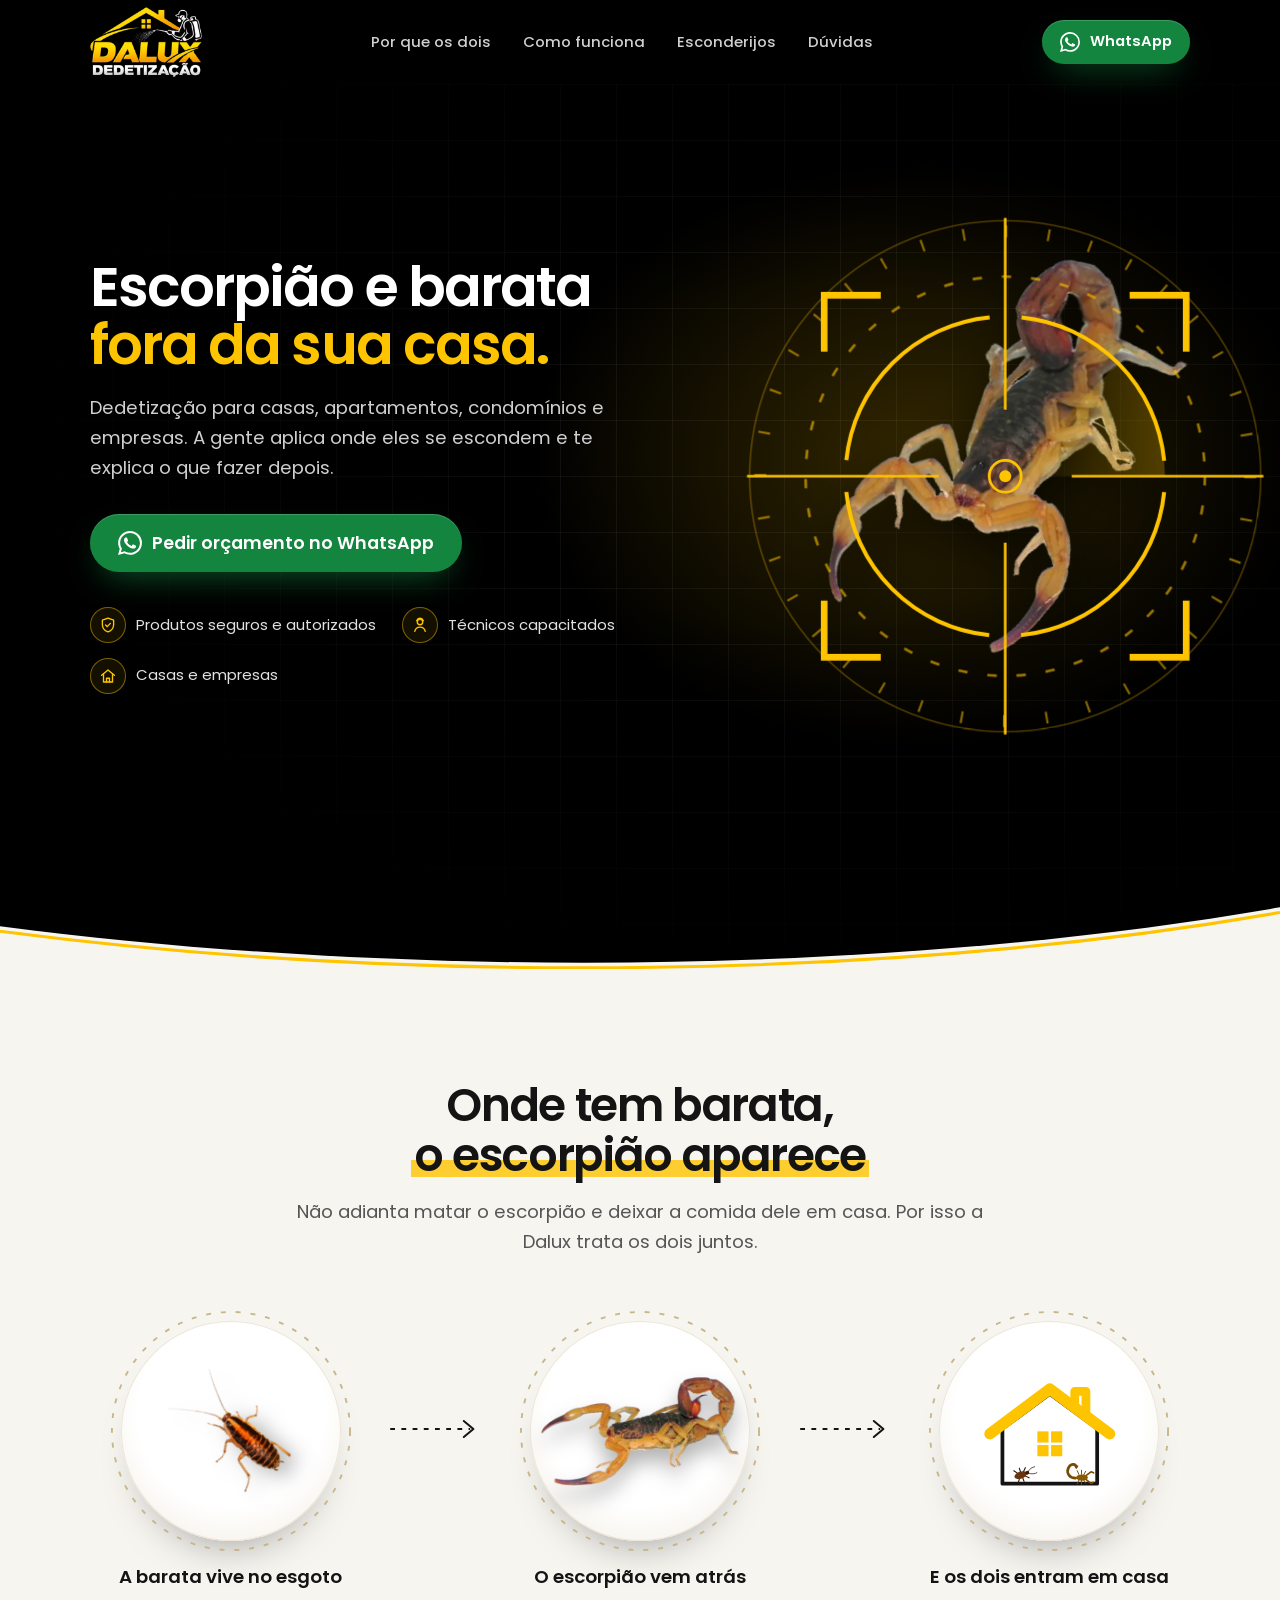
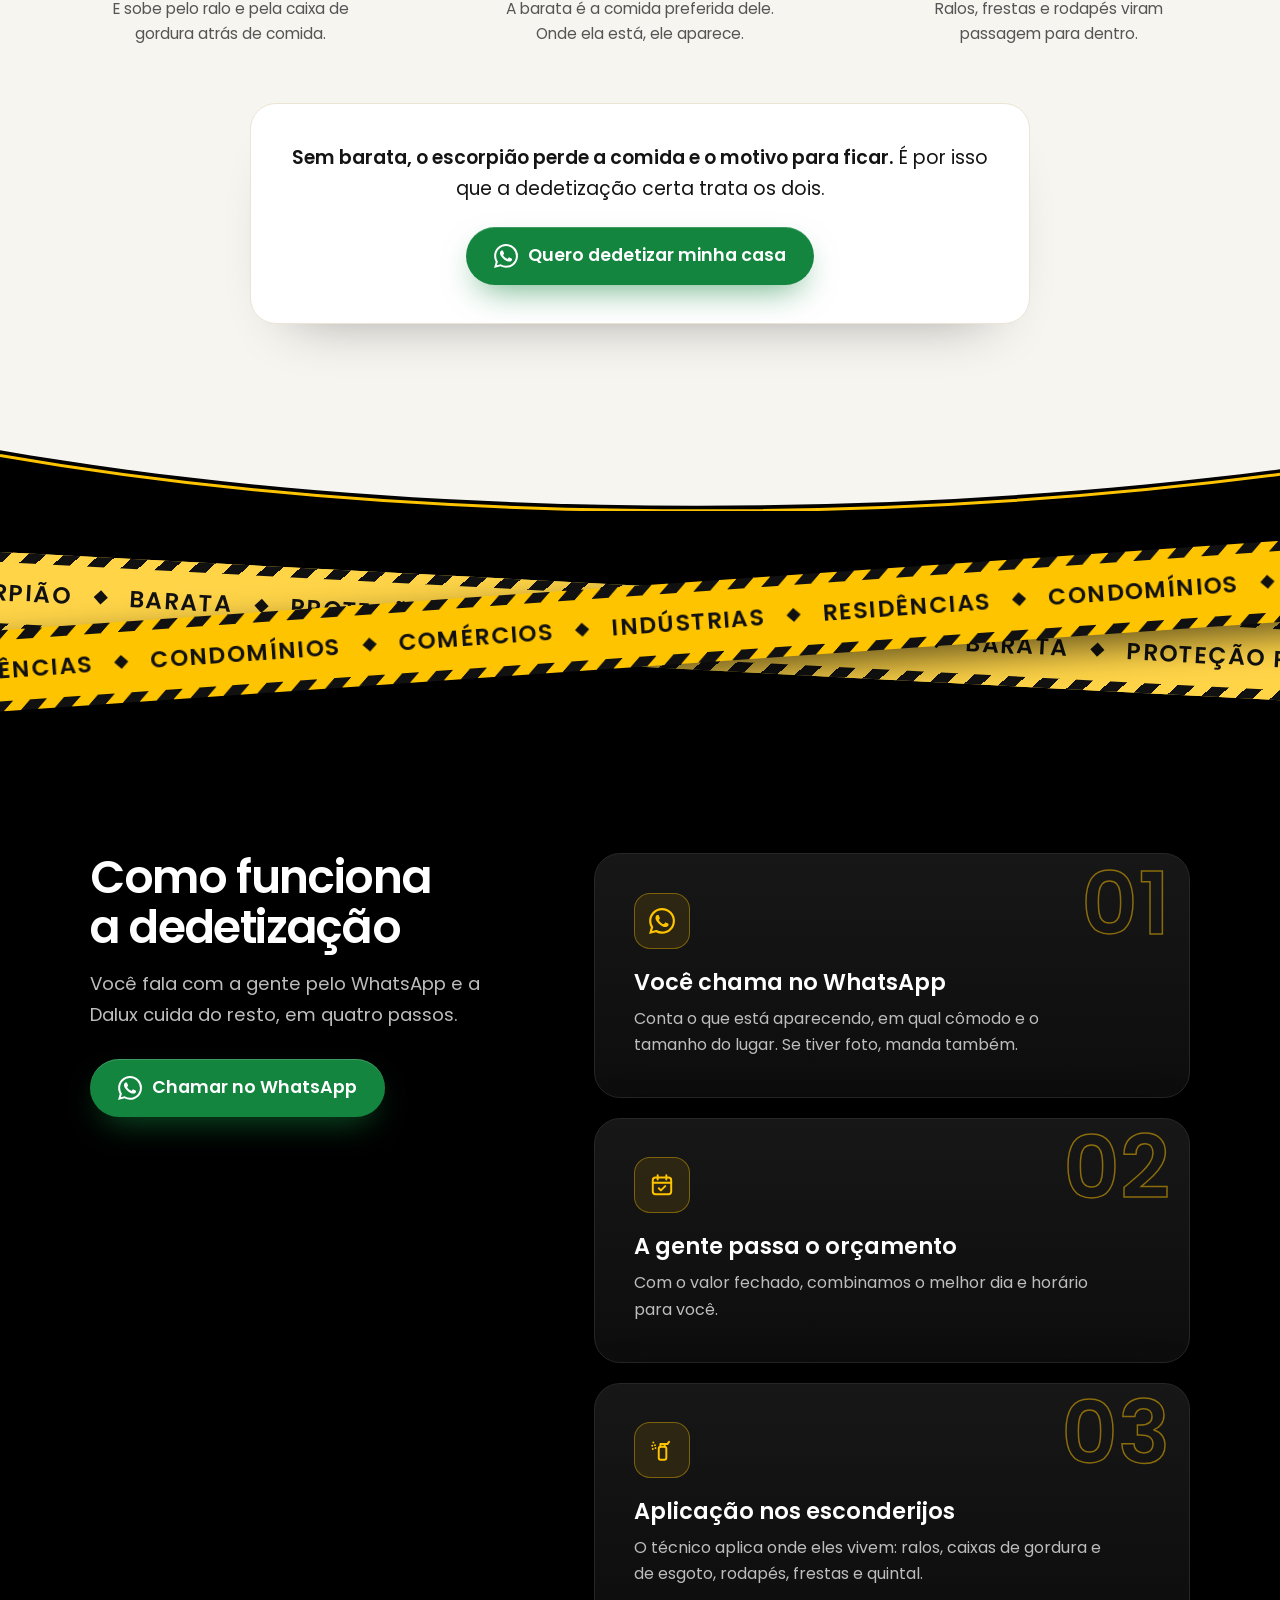
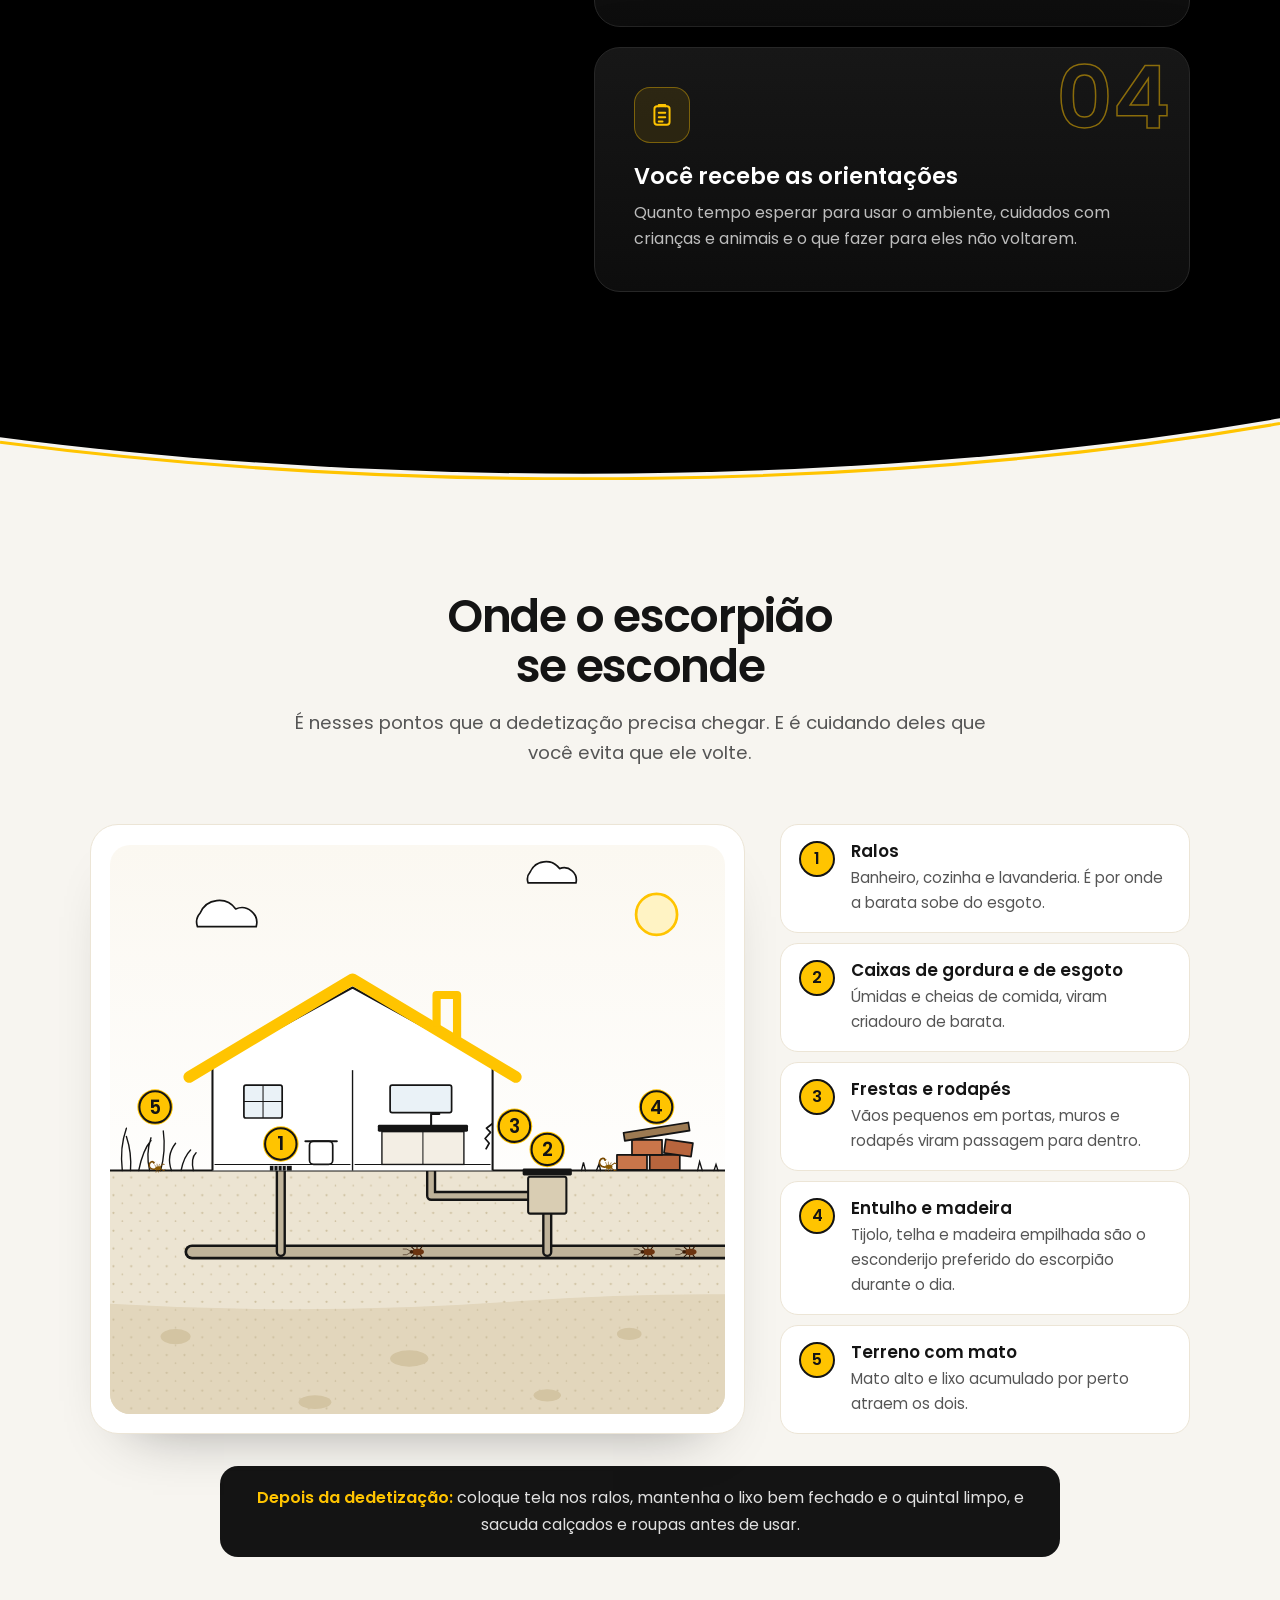
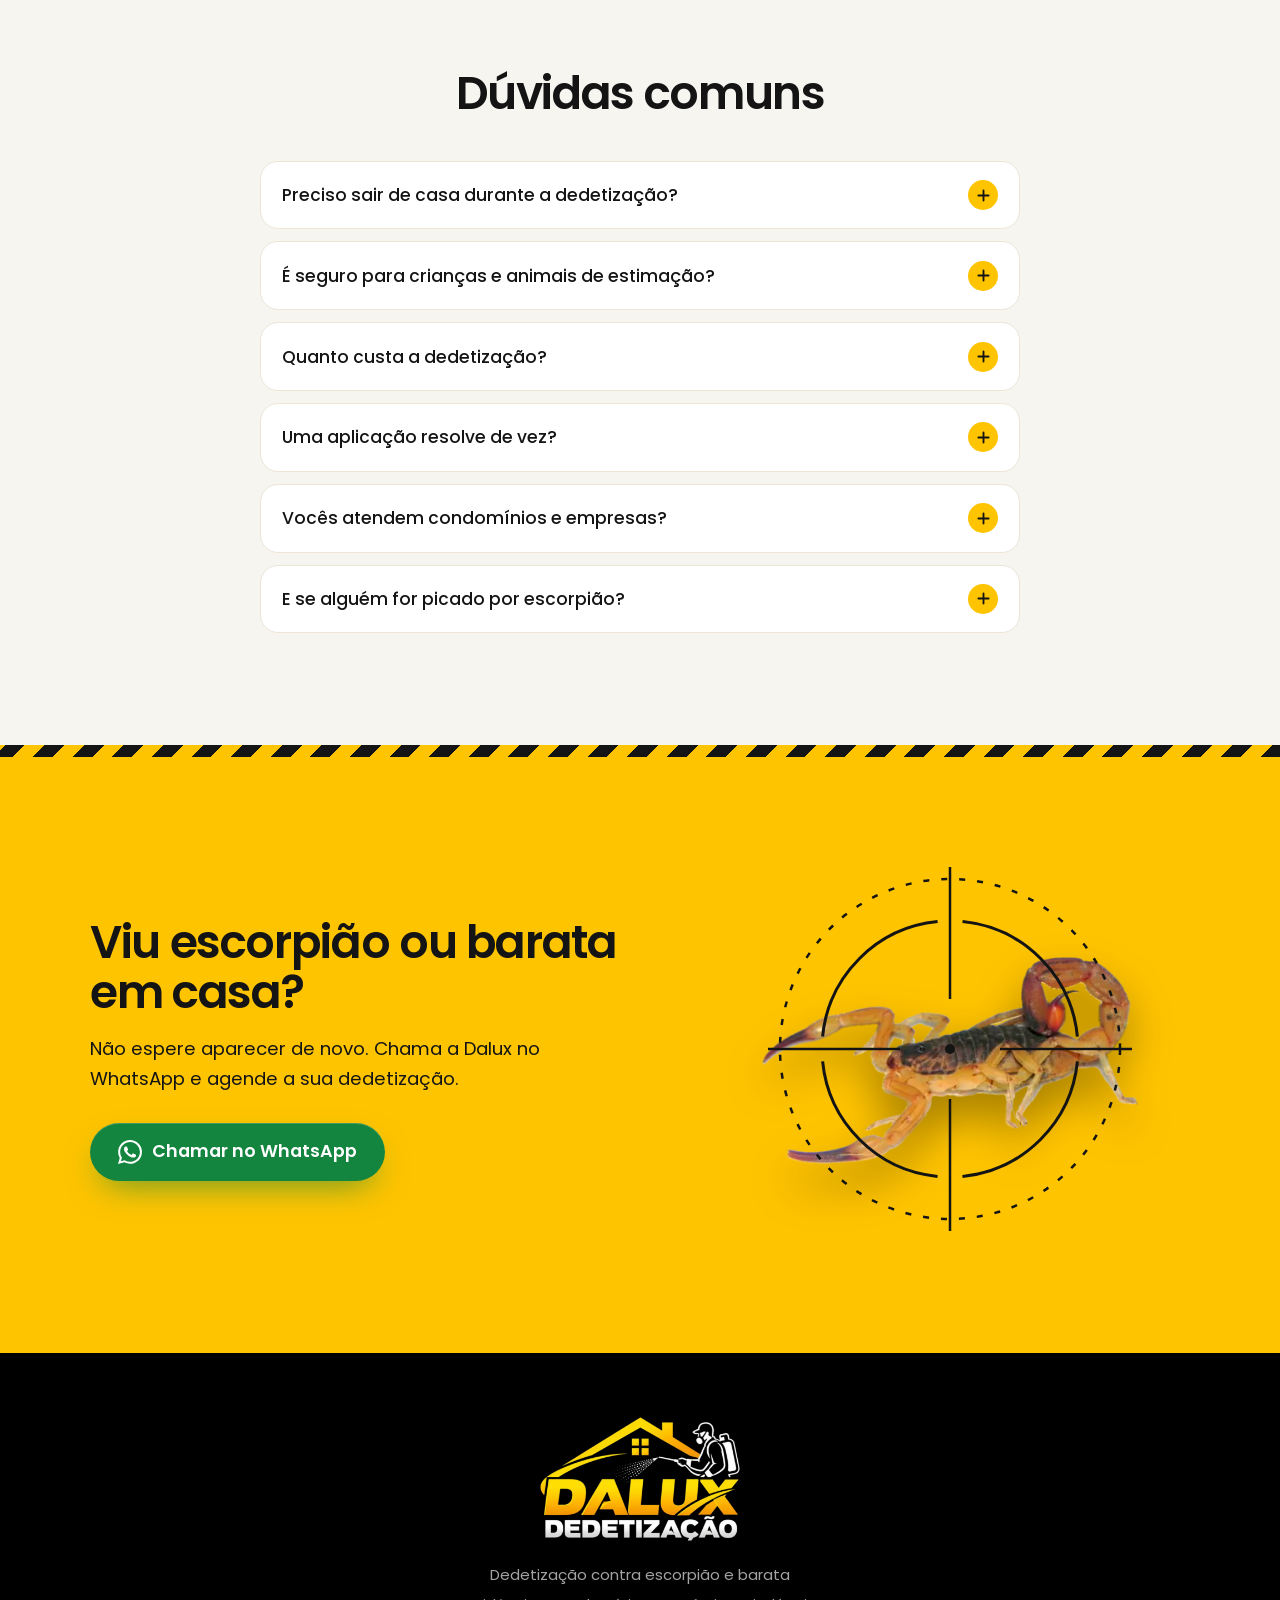
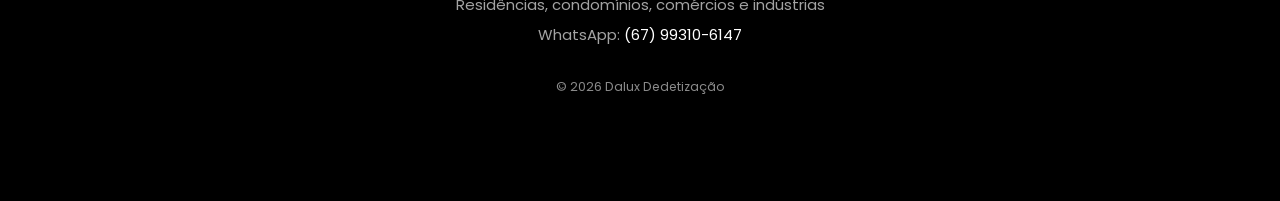
==== commit a4a43da3: "chore: remove phone call links, keep WhatsApp only Co-Authored-By: Claude Opus 5.5 <noreply@anthropi" ====
--- a/index.html
+++ b/index.html
@@ -21,7 +21,7 @@
 <link rel="preload" href="assets/fonts/poppins-400.woff2" as="font" type="font/woff2" crossorigin>
 <link rel="preload" as="image" href="assets/img/esc-topo-960.webp" imagesrcset="assets/img/esc-topo-560.webp 560w, assets/img/esc-topo-960.webp 960w" imagesizes="(min-width:900px) 440px, 72vw" fetchpriority="high">
 <script>document.documentElement.classList.add('js');setTimeout(function(){if(!window.__dalux)document.documentElement.classList.add('sem-anim')},3000)</script>
-<style>@font-face{font-family:'Poppins';src:url('assets/fonts/poppins-400.woff2') format('woff2');font-weight:400;font-display:optional}@font-face{font-family:'Poppins';src:url('assets/fonts/poppins-500.woff2') format('woff2');font-weight:500;font-display:optional}@font-face{font-family:'Poppins';src:url('assets/fonts/poppins-600.woff2') format('woff2');font-weight:600;font-display:optional}@font-face{font-family:'PoppinsFB';src:local('Arial'),local('Helvetica Neue'),local('Liberation Sans');size-adjust:112.5%}:root{--preto:#000;--papel:#F7F5F0;--borda:#ECE5D6;--tinta:#141414;--tinta-2:#555;--amarelo:#FFC400;--zap:#13853F;--zap-esc:#0F6E33;--fonte:'Poppins','PoppinsFB',Arial,sans-serif;--wrap:1180px;--gut:clamp(1.25rem,5vw,2.5rem);--ease:cubic-bezier(.2,.7,.2,1);--h-topo:72px}*,*::before,*::after{box-sizing:border-box}html{-webkit-text-size-adjust:100%;scroll-behavior:smooth;scroll-padding-top:calc(var(--h-topo) + 12px)}body{margin:0;background:var(--papel);color:var(--tinta);font-family:var(--fonte);font-weight:400;font-size:1rem;line-height:1.65;-webkit-font-smoothing:antialiased;overflow-x:clip}img,svg{display:block;max-width:100%}img{height:auto}a{color:inherit}h1,h2,h3,p,ul,ol,figure{margin:0}ul,ol{padding:0;list-style:none}:focus-visible{outline:2px solid var(--amarelo);outline-offset:3px;border-radius:8px}.wrap{width:100%;max-width:var(--wrap);margin-inline:auto;padding-inline:var(--gut)}.zap{position:relative;isolation:isolate;overflow:hidden;display:inline-flex;align-items:center;justify-content:center;gap:.65rem;min-height:58px;padding:.85rem 1.75rem;border-radius:999px;background:var(--zap);color:#fff;text-decoration:none;font-weight:600;font-size:clamp(1rem,.95rem + .3vw,1.1rem);line-height:1.2;white-space:nowrap;box-shadow:0 14px 34px -12px rgba(19,133,63,.7),inset 0 1px 0 rgba(255,255,255,.18);transition:transform .35s var(--ease),box-shadow .35s var(--ease),background-color .25s}.zap::after{content:'';position:absolute;z-index:-1;top:0;bottom:0;left:-45%;width:35%;background:linear-gradient(100deg,transparent,rgba(255,255,255,.42),transparent);transform:skewX(-20deg);animation:brilho 5s ease-in-out 1.8s infinite}.zap:hover{background:var(--zap-esc);transform:translateY(-3px);box-shadow:0 22px 40px -14px rgba(19,133,63,.8),inset 0 1px 0 rgba(255,255,255,.18)}.zap:hover svg{animation:balanca .6s ease-in-out}.zap:active{transform:translateY(0) scale(.98)}.zap svg{width:24px;height:24px;flex:none}.zap--p{min-height:44px;padding:.55rem 1.1rem;font-size:.92rem}.zap--p svg{width:20px;height:20px}@keyframes brilho{0%,62%{transform:skewX(-20deg) translateX(0)}100%{transform:skewX(-20deg) translateX(480%)}}@keyframes balanca{0%,100%{transform:rotate(0)}25%{transform:rotate(-14deg)}60%{transform:rotate(10deg)}}.progresso{position:fixed;inset:0 0 auto;height:3px;z-index:60;pointer-events:none}.progresso i{display:block;height:100%;background:var(--amarelo);transform-origin:0 50%;transform:scaleX(var(--p,0))}.topo{position:sticky;top:0;z-index:50;background:#000;transition:background-color .35s,box-shadow .35s}.topo.rolou{background:rgba(0,0,0,.78);-webkit-backdrop-filter:blur(14px) saturate(140%);backdrop-filter:blur(14px) saturate(140%);box-shadow:0 1px 0 rgba(255,255,255,.08),0 12px 30px -18px rgba(0,0,0,.9)}.topo .wrap{display:flex;align-items:center;justify-content:space-between;gap:1rem;height:var(--h-topo)}.marca{display:block;width:clamp(92px,22vw,112px)}.menu{display:none}.menu a{position:relative;color:#D0D0D0;text-decoration:none;font-size:.93rem;font-weight:500;padding-block:.4rem;transition:color .25s}.menu a::after{content:'';position:absolute;left:0;right:0;bottom:0;height:2px;background:var(--amarelo);transform:scaleX(0);transform-origin:right;transition:transform .35s var(--ease)}.menu a:hover{color:#fff}.menu a:hover::after{transform:scaleX(1);transform-origin:left}.hero{position:relative;background:#000;color:#fff;overflow:hidden;padding-top:clamp(.5rem,2.5vw,2rem)}.hero-fundo{position:absolute;inset:0;pointer-events:none;background:radial-gradient(42% 46% at 72% 42%,rgba(255,196,0,.20),transparent 72%),linear-gradient(rgba(255,255,255,.05) 1px,transparent 1px) 0 0/56px 56px,linear-gradient(90deg,rgba(255,255,255,.05) 1px,transparent 1px) 0 0/56px 56px;-webkit-mask-image:radial-gradient(80% 75% at 65% 42%,#000 25%,transparent 80%);mask-image:radial-gradient(80% 75% at 65% 42%,#000 25%,transparent 80%)}.hero-grid{position:relative;display:grid;gap:clamp(.5rem,3vw,2.5rem);align-items:center}.hero h1{font-weight:600;letter-spacing:-.035em;line-height:1.04;font-size:clamp(1.8rem,calc((100vw - 2.5rem) * .108),4.6rem);animation:sobeH1 .9s var(--ease) both}.hero h1 span{display:block;color:var(--amarelo)}.hero .sub{margin-top:1.2rem;color:#CFCFCF;font-size:clamp(1rem,.96rem + .3vw,1.15rem);max-width:33rem;animation:sobe .8s var(--ease) .15s both}.acoes{margin-top:1.9rem;display:flex;flex-wrap:wrap;align-items:center;gap:1rem 1.6rem;animation:sobe .8s var(--ease) .28s both}.tel-link{display:inline-flex;align-items:center;gap:.5rem;color:#EDEDED;text-decoration:none;font-weight:500;transition:color .25s}.tel-link svg{width:20px;height:20px;color:var(--amarelo)}.tel-link:hover{color:var(--amarelo)}.selos{margin-top:2.2rem;display:flex;flex-wrap:wrap;gap:.9rem 1.6rem}.selos li{display:flex;align-items:center;gap:.65rem;font-size:.93rem;color:#E2E2E2;animation:sobe .7s var(--ease) both}.selos li:nth-child(1){animation-delay:.42s}.selos li:nth-child(2){animation-delay:.5s}.selos li:nth-child(3){animation-delay:.58s}.selo-ico{display:grid;place-items:center;width:36px;height:36px;border-radius:50%;border:1px solid rgba(255,196,0,.45);background:rgba(255,196,0,.08);color:var(--amarelo)}.selo-ico svg{width:18px;height:18px}.alvo{position:relative;width:min(100%,560px);aspect-ratio:1;margin-inline:auto;--mx:0;--my:0}.cena{position:absolute;inset:0;translate:calc(var(--mx) * -16px) calc(var(--my) * -12px);transition:translate .7s var(--ease)}.slide{position:absolute;inset:0}.slide--bar{opacity:0}.roda .slide--esc{animation:cicloEsc 8s cubic-bezier(.65,0,.35,1) 1.2s infinite}.roda .slide--bar{animation:cicloBar 8s cubic-bezier(.65,0,.35,1) 1.2s infinite}.esc-w{position:absolute;left:12%;top:14%;width:76%;transform:rotate(-16deg)}.esc{width:100%;filter:drop-shadow(0 26px 28px rgba(0,0,0,.75));animation:entraEsc 1.3s var(--ease) both}.bar-w{position:absolute;left:25%;top:5%;width:50%;transform:rotate(16deg);transform-origin:50% 62%}.bar{width:100%;filter:drop-shadow(0 22px 24px rgba(0,0,0,.75))}.mira{position:absolute;overflow:visible;pointer-events:none}.mira{inset:0;width:100%;height:100%;translate:calc(var(--mx) * 6px) calc(var(--my) * 5px);transition:translate .5s var(--ease)}.mira *{transform-box:view-box;transform-origin:50% 50%}.m-caca{animation:caca 1.7s cubic-bezier(.25,.8,.25,1) .2s both}.m-deriva{animation:deriva 6s ease-in-out 2.4s infinite alternate}.m-externo{animation:gira 60s linear infinite}.m-tracos{animation:gira 32s linear infinite reverse}.m-varredura{animation:gira 3.4s linear infinite}.m-cantos{animation:trava .55s cubic-bezier(.3,1.6,.5,1) 1.5s both}.roda .m-cantos{animation:trava .55s cubic-bezier(.3,1.6,.5,1) 1.5s both,retrava 4s cubic-bezier(.3,1.4,.5,1) 4.65s infinite}.m-anel{animation:flash .9s ease-out 1.7s both}.m-pulso{animation:pulsa 1.8s ease-out 2s infinite}@keyframes sobeH1{from{transform:translateY(18px)}to{transform:none}}@keyframes sobe{from{opacity:0;transform:translateY(18px)}to{opacity:1;transform:none}}@keyframes entraEsc{from{transform:translate(9%,9%) scale(.86) rotate(12deg)}to{transform:none}}@keyframes cicloEsc{0%,41%{opacity:1;transform:none;filter:none}50%{opacity:0;transform:translateX(-46%) rotate(-16deg) scale(.82);filter:blur(5px)}50.01%,91%{opacity:0;transform:translateX(46%) rotate(16deg) scale(.82);filter:blur(5px)}100%{opacity:1;transform:none;filter:none}}@keyframes cicloBar{0%,41%{opacity:0;transform:translateX(46%) rotate(16deg) scale(.82);filter:blur(5px)}50%,91%{opacity:1;transform:none;filter:none}100%{opacity:0;transform:translateX(-46%) rotate(-16deg) scale(.82);filter:blur(5px)}}@keyframes retrava{0%{transform:none}4%{transform:scale(1.28);opacity:.4}12%,100%{transform:none;opacity:1}}@keyframes caca{0%{opacity:0;transform:translate(-80px,70px) scale(1.3)}18%{opacity:1}55%{transform:translate(16px,-12px) scale(.97)}80%{transform:translate(-4px,3px)}100%{opacity:1;transform:none}}@keyframes deriva{to{transform:translate(5px,-4px)}}@keyframes gira{to{transform:rotate(360deg)}}@keyframes trava{from{opacity:0;transform:scale(1.5)}to{opacity:1;transform:none}}@keyframes flash{0%{stroke-width:3}30%{stroke-width:10;opacity:.6}100%{stroke-width:3;opacity:1}}@keyframes pulsa{from{transform:scale(1);opacity:1}to{transform:scale(3.4);opacity:0}}.curva{display:block;width:100%;height:clamp(42px,6vw,86px);background:var(--para);margin-top:-1px}.hero .curva{margin-top:clamp(2rem,5vw,3.5rem)}.curva .traco{fill:none;stroke:var(--amarelo);stroke-width:3;vector-effect:non-scaling-stroke}.curva--vira{transform:scaleX(-1)}.secao{padding-block:clamp(4rem,9vw,7rem)}.clara{background:var(--papel)}.escura{background:#000;color:#fff}.secao h2,.final h2{font-weight:600;letter-spacing:-.03em;line-height:1.1;font-size:clamp(1.8rem,calc((100vw - 2.5rem) * .082),3.3rem)}.titulo-centro{text-align:center;max-width:46rem;margin-inline:auto}.lead{margin-top:1rem;color:var(--tinta-2);font-size:clamp(1rem,.96rem + .3vw,1.15rem)}.escura .lead{color:#BDBDBD}.sublinha{display:inline-block;background:linear-gradient(rgba(255,196,0,.8),rgba(255,196,0,.8)) no-repeat 0 88%/0% 34%;padding-inline:.06em;transition:background-size 1.1s var(--ease) .45s}.on .sublinha,.sem-anim .sublinha{background-size:100% 34%}.cadeia{margin-top:clamp(2.5rem,6vw,4rem);display:grid;justify-items:center;gap:1.2rem;text-align:center}.no{max-width:290px}.no-img{position:relative;width:190px;aspect-ratio:1;margin-inline:auto;display:grid;place-items:center;border-radius:50%;background:radial-gradient(circle at 50% 42%,#fff 0 56%,#F0EADD 100%);box-shadow:inset 0 0 0 1px var(--borda),0 26px 44px -26px rgba(0,0,0,.4);transition:transform .45s var(--ease)}.no:hover .no-img{transform:translateY(-6px) rotate(-2deg)}.no-anel{position:absolute;inset:-14px;width:calc(100% + 28px);max-width:none;color:#C7B68A;animation:gira 40s linear infinite}.no-barata{width:42%;transform:rotate(-62deg);filter:drop-shadow(0 12px 10px rgba(0,0,0,.3))}.no-escorp{width:90%;filter:drop-shadow(0 12px 10px rgba(0,0,0,.3))}.no-casa{width:68%}.no h3{margin-top:1.5rem;font-weight:600;font-size:1.15rem;line-height:1.3}.no p{margin-top:.4rem;color:var(--tinta-2);font-size:.97rem}.seta svg{width:72px;height:auto;transform:rotate(90deg);overflow:visible}.seta-linha{fill:none;stroke:var(--tinta);stroke-width:2.5;stroke-dasharray:6 8;animation:flui 1s linear infinite}.seta-ponta{fill:none;stroke:var(--tinta);stroke-width:2.5;stroke-linecap:round;stroke-linejoin:round}@keyframes flui{to{stroke-dashoffset:-28}}.conclusao{margin:clamp(2.5rem,6vw,3.5rem) auto 0;max-width:780px;text-align:center;background:#fff;border:1px solid var(--borda);border-radius:26px;padding:clamp(1.6rem,4vw,2.4rem);box-shadow:0 30px 60px -42px rgba(0,0,0,.45)}.conclusao p{font-size:clamp(1.02rem,.98rem + .3vw,1.18rem)}.conclusao .zap{margin-top:1.4rem}.fitas{position:relative;background:#000;height:clamp(150px,19vw,230px);overflow:hidden;margin-top:-1px}.fita{position:absolute;left:-6%;width:112%;top:50%;background:var(--amarelo);color:#111;padding-block:calc(10px + .7rem);box-shadow:0 14px 34px rgba(0,0,0,.55)}.fita::before,.fita::after{content:'';position:absolute;left:0;right:0;height:10px;background:repeating-linear-gradient(-45deg,#111 0 12px,var(--amarelo) 12px 24px)}.fita::before{top:0}.fita::after{bottom:0}.fita--1{z-index:2;transform:translateY(-50%) rotate(-4deg)}.fita--2{background:#FFD447;transform:translateY(-50%) rotate(3deg)}.fita--2::before,.fita--2::after{background:repeating-linear-gradient(-45deg,#111 0 12px,#FFD447 12px 24px)}.trilho{display:flex;width:max-content;animation:corre 32s linear infinite}.fita--2 .trilho{animation-duration:40s;animation-direction:reverse}.grupo{display:flex;align-items:center;gap:1.5rem;padding-right:1.5rem}.grupo span{font-weight:600;text-transform:uppercase;letter-spacing:.06em;font-size:clamp(1rem,.8rem + 1vw,1.45rem);white-space:nowrap}.grupo i{display:block;width:10px;height:10px;background:#111;transform:rotate(45deg)}@keyframes corre{to{transform:translateX(-50%)}}.passos-grid{display:grid;gap:2.5rem}.passos-topo{text-align:center}.pilha{display:grid;gap:1.25rem}.cartao{position:sticky;top:calc(var(--h-topo) + 18px + var(--i) * 16px);overflow:hidden;background:linear-gradient(180deg,#171717,#0D0D0D);border:1px solid #272727;border-radius:26px;padding:clamp(1.6rem,4vw,2.4rem);min-height:230px;text-align:center;box-shadow:0 -20px 40px -22px rgba(0,0,0,.9);transition:border-color .35s}.cartao:hover{border-color:rgba(255,196,0,.5)}.c-num{position:absolute;right:1.2rem;top:.4rem;font-weight:600;font-size:clamp(3.4rem,9vw,5.4rem);line-height:1;color:transparent;-webkit-text-stroke:1.5px rgba(255,196,0,.5)}.c-ico{display:grid;place-items:center;width:56px;height:56px;margin-inline:auto;border-radius:16px;background:rgba(255,196,0,.1);border:1px solid rgba(255,196,0,.38);color:var(--amarelo)}.c-ico svg{width:26px;height:26px}.cartao h3{margin-top:1.2rem;font-weight:600;font-size:clamp(1.15rem,1.05rem + .5vw,1.4rem);line-height:1.3}.cartao p{margin:.55rem auto 0;color:#BDBDBD;max-width:30rem}.so-desk{display:none}.so-mob{justify-self:center}.passos-topo .zap{margin-top:1.8rem}.mapa{margin-top:clamp(2rem,5vw,3.5rem);display:grid;gap:1.5rem;align-items:center}.mapa-fig{background:#fff;border:1px solid var(--borda);border-radius:28px;padding:clamp(.6rem,1.6vw,1.2rem);box-shadow:0 30px 60px -42px rgba(0,0,0,.45)}.casa-svg{width:100%;height:auto;border-radius:20px;background:linear-gradient(#FBF8F1,#fff 70%)}.hs{cursor:pointer}.hs-bola{fill:var(--amarelo);stroke:var(--tinta);stroke-width:3;transform-box:fill-box;transform-origin:center;transition:transform .3s var(--ease),fill .3s}.hs text{font:600 27px var(--fonte);fill:var(--tinta);text-anchor:middle;pointer-events:none;transition:fill .3s}.hs-pulso{fill:var(--amarelo);transform-box:fill-box;transform-origin:center;animation:pulsaHs 2.2s ease-out infinite}.hs:nth-of-type(2) .hs-pulso{animation-delay:.4s}.hs:nth-of-type(3) .hs-pulso{animation-delay:.8s}.hs:nth-of-type(4) .hs-pulso{animation-delay:1.2s}.hs:nth-of-type(5) .hs-pulso{animation-delay:1.6s}.hs.ativo .hs-bola{fill:var(--tinta);transform:scale(1.2)}.hs.ativo text{fill:var(--amarelo)}@keyframes pulsaHs{from{transform:scale(.8);opacity:.7}to{transform:scale(2.1);opacity:0}}.mapa-lista{display:grid;gap:.65rem}.mapa-lista li{display:flex;gap:1rem;align-items:flex-start;padding:1rem 1.1rem;border-radius:18px;background:#fff;border:1px solid var(--borda);cursor:pointer;outline:none;transition:border-color .3s,box-shadow .3s,translate .3s var(--ease)}.mapa-lista li:hover,.mapa-lista li.ativo,.mapa-lista li:focus-visible{border-color:var(--tinta);translate:6px 0;box-shadow:0 16px 30px -22px rgba(0,0,0,.5)}.mapa-lista .n{flex:none;display:grid;place-items:center;width:36px;height:36px;border-radius:50%;background:var(--amarelo);border:2px solid var(--tinta);font-weight:600;line-height:1}.mapa-lista h3{font-weight:600;font-size:1.05rem;line-height:1.3}.mapa-lista p{margin-top:.2rem;font-size:.94rem;color:var(--tinta-2)}.dica{margin:2rem auto 0;max-width:840px;text-align:center;padding:1.2rem 1.5rem;border-radius:18px;background:var(--tinta);color:#E0E0E0}.dica b{color:var(--amarelo);font-weight:600}.faq-sec{padding-top:0}.faq{max-width:840px}.faq h2{text-align:center}.faq-lista{margin-top:clamp(1.8rem,4vw,2.6rem);display:grid;gap:.75rem}.faq details{background:#fff;border:1px solid var(--borda);border-radius:18px;transition:border-color .3s,box-shadow .3s}.faq details[open]{border-color:var(--tinta);box-shadow:0 18px 40px -30px rgba(0,0,0,.5)}.faq summary{list-style:none;cursor:pointer;display:flex;justify-content:space-between;align-items:center;gap:1rem;padding:1.15rem 1.3rem;font-weight:500;font-size:clamp(1rem,.97rem + .2vw,1.08rem);line-height:1.4}.faq summary::-webkit-details-marker{display:none}.faq summary::after{content:'';flex:none;width:30px;height:30px;border-radius:50%;background:var(--amarelo) url("data:image/svg+xml,%3Csvg xmlns='http://www.w3.org/2000/svg' viewBox='0 0 14 14'%3E%3Cpath d='M7 1.5v11M1.5 7h11' stroke='%23141414' stroke-width='2' stroke-linecap='round'/%3E%3C/svg%3E") center/13px no-repeat;transition:transform .35s var(--ease)}.faq details[open] summary::after{transform:rotate(135deg)}.faq details p{padding:0 1.3rem 1.25rem;color:var(--tinta-2)}.faq details[open] p{animation:sobe .45s var(--ease)}.final{position:relative;overflow:hidden;background:var(--amarelo);color:var(--tinta);padding-block:clamp(4rem,9vw,6.5rem)}.final::before{content:'';position:absolute;inset:0 0 auto;height:12px;background:repeating-linear-gradient(-45deg,var(--tinta) 0 14px,transparent 14px 28px)}.final-grid{display:grid;gap:2rem;align-items:center;text-align:center}.final-txt p{margin:1rem auto 0;max-width:32rem;font-size:clamp(1rem,.96rem + .3vw,1.15rem)}.final-txt .zap{margin-top:1.8rem}.final .tel{display:block;margin-top:1rem;font-weight:500;text-decoration:none}.final .tel:hover{text-decoration:underline}.final-alvo{position:relative;width:min(78vw,400px);aspect-ratio:1;margin-inline:auto}.final-alvo img{position:absolute;left:3%;top:27%;width:94%;filter:drop-shadow(0 22px 22px rgba(0,0,0,.35))}.final-alvo svg{position:absolute;inset:0;width:100%;height:100%}.f-anel{transform-box:view-box;transform-origin:50% 50%;animation:gira 36s linear infinite}.rodape{background:#000;color:#A3A3A3;text-align:center;padding-block:clamp(2.8rem,6vw,4rem) 6.5rem;font-size:.93rem}.rodape img{width:200px;margin:0 auto}.rodape .linhas{margin-top:1.4rem}.rodape p + p{margin-top:.35rem}.rodape a{color:#fff;text-decoration:none}.rodape small{display:block;margin-top:1.8rem;font-size:.78rem;color:#8A8A8A}.rodape small a{color:#A3A3A3;text-decoration:underline}.flutua{position:fixed;right:max(16px,env(safe-area-inset-right));bottom:max(16px,env(safe-area-inset-bottom));z-index:40;display:grid;place-items:center;width:60px;height:60px;border-radius:50%;background:var(--zap);color:#fff;box-shadow:0 10px 28px -8px rgba(0,0,0,.6);transition:transform .3s var(--ease),background-color .25s}.flutua::before{content:'';position:absolute;inset:0;z-index:-1;border-radius:50%;background:var(--zap);animation:onda 2.4s ease-out infinite}.flutua:hover{background:var(--zap-esc);transform:scale(1.08)}.js .flutua{opacity:0;transform:translateY(24px) scale(.7);pointer-events:none;transition:opacity .4s var(--ease),transform .5s cubic-bezier(.3,1.5,.5,1),background-color .25s}.js.fab .flutua,.sem-anim .flutua{opacity:1;transform:none;pointer-events:auto}.js.fab .flutua:hover{transform:scale(1.08)}.flutua svg{width:32px;height:32px}@keyframes onda{from{transform:scale(1);opacity:.55}to{transform:scale(1.75);opacity:0}}.js .rv{opacity:0;transform:translateY(34px);filter:blur(6px);transition:opacity .9s var(--ease),transform .9s var(--ease),filter .9s var(--ease);transition-delay:calc(var(--d,0) * 110ms)}.js .rv.on,.sem-anim .rv{opacity:1;transform:none;filter:none}.pausa,.pausa *,.pausa *::before,.pausa *::after{animation-play-state:paused!important}@media (max-width:899px){.hero-grid{text-align:center}.alvo{order:-1;width:min(88vw,420px)}.hero .sub{margin-inline:auto}.acoes{justify-content:center}.selos{justify-content:center}}@media (max-width:420px){.zap{padding-inline:1.15rem;gap:.5rem;font-size:.95rem}.zap svg{width:22px;height:22px}}@media (max-width:359px){.zap{white-space:normal;text-align:center}}@media (min-width:640px){.mapa-lista{grid-template-columns:1fr 1fr}.mapa-lista li:last-child{grid-column:1/-1}}@media (min-width:900px){:root{--h-topo:84px}.hero-grid{grid-template-columns:1.15fr .85fr;min-height:min(720px,calc(100svh - var(--h-topo) - 80px))}.hero h1{font-size:clamp(2.6rem,.9rem + 3.2vw,4rem)}.alvo{width:min(560px,118%);justify-self:end;margin-right:-10%}.secao h2,.final h2{font-size:clamp(2.4rem,1.4rem + 1.8vw,3.3rem)}.cadeia{grid-template-columns:1fr auto 1fr auto 1fr;align-items:start;gap:1rem}.no-img{width:220px}.seta{margin-top:92px}.seta svg{width:96px;transform:none}.passos-grid{grid-template-columns:.85fr 1.15fr;align-items:start;gap:4rem}.passos-topo{position:sticky;top:calc(var(--h-topo) + 60px);text-align:left}.cartao{text-align:left}.c-ico{margin-inline:0}.cartao p{margin-inline:0}.so-desk{display:inline-flex}.so-mob{display:none}.mapa{grid-template-columns:1.6fr 1fr;gap:2.2rem;align-items:stretch}.casa-svg{height:100%}.mapa-lista{grid-template-columns:1fr}.mapa-lista li:last-child{grid-column:auto}.final-grid{grid-template-columns:1.1fr .9fr;text-align:left}.final-txt p{margin-inline:0}}@media (min-width:1040px){.menu{display:flex;gap:2rem}}@media (prefers-reduced-motion:reduce){html{scroll-behavior:auto}*,*::before,*::after{animation:none!important;transition:none!important}.js .rv{opacity:1;transform:none;filter:none}.sublinha{background-size:100% 34%}}</style>
+<style>@font-face{font-family:'Poppins';src:url('assets/fonts/poppins-400.woff2') format('woff2');font-weight:400;font-display:optional}@font-face{font-family:'Poppins';src:url('assets/fonts/poppins-500.woff2') format('woff2');font-weight:500;font-display:optional}@font-face{font-family:'Poppins';src:url('assets/fonts/poppins-600.woff2') format('woff2');font-weight:600;font-display:optional}@font-face{font-family:'PoppinsFB';src:local('Arial'),local('Helvetica Neue'),local('Liberation Sans');size-adjust:112.5%}:root{--preto:#000;--papel:#F7F5F0;--borda:#ECE5D6;--tinta:#141414;--tinta-2:#555;--amarelo:#FFC400;--zap:#13853F;--zap-esc:#0F6E33;--fonte:'Poppins','PoppinsFB',Arial,sans-serif;--wrap:1180px;--gut:clamp(1.25rem,5vw,2.5rem);--ease:cubic-bezier(.2,.7,.2,1);--h-topo:72px}*,*::before,*::after{box-sizing:border-box}html{-webkit-text-size-adjust:100%;scroll-behavior:smooth;scroll-padding-top:calc(var(--h-topo) + 12px)}body{margin:0;background:var(--papel);color:var(--tinta);font-family:var(--fonte);font-weight:400;font-size:1rem;line-height:1.65;-webkit-font-smoothing:antialiased;overflow-x:clip}img,svg{display:block;max-width:100%}img{height:auto}a{color:inherit}h1,h2,h3,p,ul,ol,figure{margin:0}ul,ol{padding:0;list-style:none}:focus-visible{outline:2px solid var(--amarelo);outline-offset:3px;border-radius:8px}.wrap{width:100%;max-width:var(--wrap);margin-inline:auto;padding-inline:var(--gut)}.zap{position:relative;isolation:isolate;overflow:hidden;display:inline-flex;align-items:center;justify-content:center;gap:.65rem;min-height:58px;padding:.85rem 1.75rem;border-radius:999px;background:var(--zap);color:#fff;text-decoration:none;font-weight:600;font-size:clamp(1rem,.95rem + .3vw,1.1rem);line-height:1.2;white-space:nowrap;box-shadow:0 14px 34px -12px rgba(19,133,63,.7),inset 0 1px 0 rgba(255,255,255,.18);transition:transform .35s var(--ease),box-shadow .35s var(--ease),background-color .25s}.zap::after{content:'';position:absolute;z-index:-1;top:0;bottom:0;left:-45%;width:35%;background:linear-gradient(100deg,transparent,rgba(255,255,255,.42),transparent);transform:skewX(-20deg);animation:brilho 5s ease-in-out 1.8s infinite}.zap:hover{background:var(--zap-esc);transform:translateY(-3px);box-shadow:0 22px 40px -14px rgba(19,133,63,.8),inset 0 1px 0 rgba(255,255,255,.18)}.zap:hover svg{animation:balanca .6s ease-in-out}.zap:active{transform:translateY(0) scale(.98)}.zap svg{width:24px;height:24px;flex:none}.zap--p{min-height:44px;padding:.55rem 1.1rem;font-size:.92rem}.zap--p svg{width:20px;height:20px}@keyframes brilho{0%,62%{transform:skewX(-20deg) translateX(0)}100%{transform:skewX(-20deg) translateX(480%)}}@keyframes balanca{0%,100%{transform:rotate(0)}25%{transform:rotate(-14deg)}60%{transform:rotate(10deg)}}.progresso{position:fixed;inset:0 0 auto;height:3px;z-index:60;pointer-events:none}.progresso i{display:block;height:100%;background:var(--amarelo);transform-origin:0 50%;transform:scaleX(var(--p,0))}.topo{position:sticky;top:0;z-index:50;background:#000;transition:background-color .35s,box-shadow .35s}.topo.rolou{background:rgba(0,0,0,.78);-webkit-backdrop-filter:blur(14px) saturate(140%);backdrop-filter:blur(14px) saturate(140%);box-shadow:0 1px 0 rgba(255,255,255,.08),0 12px 30px -18px rgba(0,0,0,.9)}.topo .wrap{display:flex;align-items:center;justify-content:space-between;gap:1rem;height:var(--h-topo)}.marca{display:block;width:clamp(92px,22vw,112px)}.menu{display:none}.menu a{position:relative;color:#D0D0D0;text-decoration:none;font-size:.93rem;font-weight:500;padding-block:.4rem;transition:color .25s}.menu a::after{content:'';position:absolute;left:0;right:0;bottom:0;height:2px;background:var(--amarelo);transform:scaleX(0);transform-origin:right;transition:transform .35s var(--ease)}.menu a:hover{color:#fff}.menu a:hover::after{transform:scaleX(1);transform-origin:left}.hero{position:relative;background:#000;color:#fff;overflow:hidden;padding-top:clamp(.5rem,2.5vw,2rem)}.hero-fundo{position:absolute;inset:0;pointer-events:none;background:radial-gradient(42% 46% at 72% 42%,rgba(255,196,0,.20),transparent 72%),linear-gradient(rgba(255,255,255,.05) 1px,transparent 1px) 0 0/56px 56px,linear-gradient(90deg,rgba(255,255,255,.05) 1px,transparent 1px) 0 0/56px 56px;-webkit-mask-image:radial-gradient(80% 75% at 65% 42%,#000 25%,transparent 80%);mask-image:radial-gradient(80% 75% at 65% 42%,#000 25%,transparent 80%)}.hero-grid{position:relative;display:grid;gap:clamp(.5rem,3vw,2.5rem);align-items:center}.hero h1{font-weight:600;letter-spacing:-.035em;line-height:1.04;font-size:clamp(1.8rem,calc((100vw - 2.5rem) * .108),4.6rem);animation:sobeH1 .9s var(--ease) both}.hero h1 span{display:block;color:var(--amarelo)}.hero .sub{margin-top:1.2rem;color:#CFCFCF;font-size:clamp(1rem,.96rem + .3vw,1.15rem);max-width:33rem;animation:sobe .8s var(--ease) .15s both}.acoes{margin-top:1.9rem;display:flex;flex-wrap:wrap;align-items:center;gap:1rem 1.6rem;animation:sobe .8s var(--ease) .28s both}.selos{margin-top:2.2rem;display:flex;flex-wrap:wrap;gap:.9rem 1.6rem}.selos li{display:flex;align-items:center;gap:.65rem;font-size:.93rem;color:#E2E2E2;animation:sobe .7s var(--ease) both}.selos li:nth-child(1){animation-delay:.42s}.selos li:nth-child(2){animation-delay:.5s}.selos li:nth-child(3){animation-delay:.58s}.selo-ico{display:grid;place-items:center;width:36px;height:36px;border-radius:50%;border:1px solid rgba(255,196,0,.45);background:rgba(255,196,0,.08);color:var(--amarelo)}.selo-ico svg{width:18px;height:18px}.alvo{position:relative;width:min(100%,560px);aspect-ratio:1;margin-inline:auto;--mx:0;--my:0}.cena{position:absolute;inset:0;translate:calc(var(--mx) * -16px) calc(var(--my) * -12px);transition:translate .7s var(--ease)}.slide{position:absolute;inset:0}.slide--bar{opacity:0}.roda .slide--esc{animation:cicloEsc 8s cubic-bezier(.65,0,.35,1) 1.2s infinite}.roda .slide--bar{animation:cicloBar 8s cubic-bezier(.65,0,.35,1) 1.2s infinite}.esc-w{position:absolute;left:12%;top:14%;width:76%;transform:rotate(-16deg)}.esc{width:100%;filter:drop-shadow(0 26px 28px rgba(0,0,0,.75));animation:entraEsc 1.3s var(--ease) both}.bar-w{position:absolute;left:25%;top:5%;width:50%;transform:rotate(16deg);transform-origin:50% 62%}.bar{width:100%;filter:drop-shadow(0 22px 24px rgba(0,0,0,.75))}.mira{position:absolute;overflow:visible;pointer-events:none}.mira{inset:0;width:100%;height:100%;translate:calc(var(--mx) * 6px) calc(var(--my) * 5px);transition:translate .5s var(--ease)}.mira *{transform-box:view-box;transform-origin:50% 50%}.m-caca{animation:caca 1.7s cubic-bezier(.25,.8,.25,1) .2s both}.m-deriva{animation:deriva 6s ease-in-out 2.4s infinite alternate}.m-externo{animation:gira 60s linear infinite}.m-tracos{animation:gira 32s linear infinite reverse}.m-varredura{animation:gira 3.4s linear infinite}.m-cantos{animation:trava .55s cubic-bezier(.3,1.6,.5,1) 1.5s both}.roda .m-cantos{animation:trava .55s cubic-bezier(.3,1.6,.5,1) 1.5s both,retrava 4s cubic-bezier(.3,1.4,.5,1) 4.65s infinite}.m-anel{animation:flash .9s ease-out 1.7s both}.m-pulso{animation:pulsa 1.8s ease-out 2s infinite}@keyframes sobeH1{from{transform:translateY(18px)}to{transform:none}}@keyframes sobe{from{opacity:0;transform:translateY(18px)}to{opacity:1;transform:none}}@keyframes entraEsc{from{transform:translate(9%,9%) scale(.86) rotate(12deg)}to{transform:none}}@keyframes cicloEsc{0%,41%{opacity:1;transform:none;filter:none}50%{opacity:0;transform:translateX(-46%) rotate(-16deg) scale(.82);filter:blur(5px)}50.01%,91%{opacity:0;transform:translateX(46%) rotate(16deg) scale(.82);filter:blur(5px)}100%{opacity:1;transform:none;filter:none}}@keyframes cicloBar{0%,41%{opacity:0;transform:translateX(46%) rotate(16deg) scale(.82);filter:blur(5px)}50%,91%{opacity:1;transform:none;filter:none}100%{opacity:0;transform:translateX(-46%) rotate(-16deg) scale(.82);filter:blur(5px)}}@keyframes retrava{0%{transform:none}4%{transform:scale(1.28);opacity:.4}12%,100%{transform:none;opacity:1}}@keyframes caca{0%{opacity:0;transform:translate(-80px,70px) scale(1.3)}18%{opacity:1}55%{transform:translate(16px,-12px) scale(.97)}80%{transform:translate(-4px,3px)}100%{opacity:1;transform:none}}@keyframes deriva{to{transform:translate(5px,-4px)}}@keyframes gira{to{transform:rotate(360deg)}}@keyframes trava{from{opacity:0;transform:scale(1.5)}to{opacity:1;transform:none}}@keyframes flash{0%{stroke-width:3}30%{stroke-width:10;opacity:.6}100%{stroke-width:3;opacity:1}}@keyframes pulsa{from{transform:scale(1);opacity:1}to{transform:scale(3.4);opacity:0}}.curva{display:block;width:100%;height:clamp(42px,6vw,86px);background:var(--para);margin-top:-1px}.hero .curva{margin-top:clamp(2rem,5vw,3.5rem)}.curva .traco{fill:none;stroke:var(--amarelo);stroke-width:3;vector-effect:non-scaling-stroke}.curva--vira{transform:scaleX(-1)}.secao{padding-block:clamp(4rem,9vw,7rem)}.clara{background:var(--papel)}.escura{background:#000;color:#fff}.secao h2,.final h2{font-weight:600;letter-spacing:-.03em;line-height:1.1;font-size:clamp(1.8rem,calc((100vw - 2.5rem) * .082),3.3rem)}.titulo-centro{text-align:center;max-width:46rem;margin-inline:auto}.lead{margin-top:1rem;color:var(--tinta-2);font-size:clamp(1rem,.96rem + .3vw,1.15rem)}.escura .lead{color:#BDBDBD}.sublinha{display:inline-block;background:linear-gradient(rgba(255,196,0,.8),rgba(255,196,0,.8)) no-repeat 0 88%/0% 34%;padding-inline:.06em;transition:background-size 1.1s var(--ease) .45s}.on .sublinha,.sem-anim .sublinha{background-size:100% 34%}.cadeia{margin-top:clamp(2.5rem,6vw,4rem);display:grid;justify-items:center;gap:1.2rem;text-align:center}.no{max-width:290px}.no-img{position:relative;width:190px;aspect-ratio:1;margin-inline:auto;display:grid;place-items:center;border-radius:50%;background:radial-gradient(circle at 50% 42%,#fff 0 56%,#F0EADD 100%);box-shadow:inset 0 0 0 1px var(--borda),0 26px 44px -26px rgba(0,0,0,.4);transition:transform .45s var(--ease)}.no:hover .no-img{transform:translateY(-6px) rotate(-2deg)}.no-anel{position:absolute;inset:-14px;width:calc(100% + 28px);max-width:none;color:#C7B68A;animation:gira 40s linear infinite}.no-barata{width:42%;transform:rotate(-62deg);filter:drop-shadow(0 12px 10px rgba(0,0,0,.3))}.no-escorp{width:90%;filter:drop-shadow(0 12px 10px rgba(0,0,0,.3))}.no-casa{width:68%}.no h3{margin-top:1.5rem;font-weight:600;font-size:1.15rem;line-height:1.3}.no p{margin-top:.4rem;color:var(--tinta-2);font-size:.97rem}.seta svg{width:72px;height:auto;transform:rotate(90deg);overflow:visible}.seta-linha{fill:none;stroke:var(--tinta);stroke-width:2.5;stroke-dasharray:6 8;animation:flui 1s linear infinite}.seta-ponta{fill:none;stroke:var(--tinta);stroke-width:2.5;stroke-linecap:round;stroke-linejoin:round}@keyframes flui{to{stroke-dashoffset:-28}}.conclusao{margin:clamp(2.5rem,6vw,3.5rem) auto 0;max-width:780px;text-align:center;background:#fff;border:1px solid var(--borda);border-radius:26px;padding:clamp(1.6rem,4vw,2.4rem);box-shadow:0 30px 60px -42px rgba(0,0,0,.45)}.conclusao p{font-size:clamp(1.02rem,.98rem + .3vw,1.18rem)}.conclusao .zap{margin-top:1.4rem}.fitas{position:relative;background:#000;height:clamp(150px,19vw,230px);overflow:hidden;margin-top:-1px}.fita{position:absolute;left:-6%;width:112%;top:50%;background:var(--amarelo);color:#111;padding-block:calc(10px + .7rem);box-shadow:0 14px 34px rgba(0,0,0,.55)}.fita::before,.fita::after{content:'';position:absolute;left:0;right:0;height:10px;background:repeating-linear-gradient(-45deg,#111 0 12px,var(--amarelo) 12px 24px)}.fita::before{top:0}.fita::after{bottom:0}.fita--1{z-index:2;transform:translateY(-50%) rotate(-4deg)}.fita--2{background:#FFD447;transform:translateY(-50%) rotate(3deg)}.fita--2::before,.fita--2::after{background:repeating-linear-gradient(-45deg,#111 0 12px,#FFD447 12px 24px)}.trilho{display:flex;width:max-content;animation:corre 32s linear infinite}.fita--2 .trilho{animation-duration:40s;animation-direction:reverse}.grupo{display:flex;align-items:center;gap:1.5rem;padding-right:1.5rem}.grupo span{font-weight:600;text-transform:uppercase;letter-spacing:.06em;font-size:clamp(1rem,.8rem + 1vw,1.45rem);white-space:nowrap}.grupo i{display:block;width:10px;height:10px;background:#111;transform:rotate(45deg)}@keyframes corre{to{transform:translateX(-50%)}}.passos-grid{display:grid;gap:2.5rem}.passos-topo{text-align:center}.pilha{display:grid;gap:1.25rem}.cartao{position:sticky;top:calc(var(--h-topo) + 18px + var(--i) * 16px);overflow:hidden;background:linear-gradient(180deg,#171717,#0D0D0D);border:1px solid #272727;border-radius:26px;padding:clamp(1.6rem,4vw,2.4rem);min-height:230px;text-align:center;box-shadow:0 -20px 40px -22px rgba(0,0,0,.9);transition:border-color .35s}.cartao:hover{border-color:rgba(255,196,0,.5)}.c-num{position:absolute;right:1.2rem;top:.4rem;font-weight:600;font-size:clamp(3.4rem,9vw,5.4rem);line-height:1;color:transparent;-webkit-text-stroke:1.5px rgba(255,196,0,.5)}.c-ico{display:grid;place-items:center;width:56px;height:56px;margin-inline:auto;border-radius:16px;background:rgba(255,196,0,.1);border:1px solid rgba(255,196,0,.38);color:var(--amarelo)}.c-ico svg{width:26px;height:26px}.cartao h3{margin-top:1.2rem;font-weight:600;font-size:clamp(1.15rem,1.05rem + .5vw,1.4rem);line-height:1.3}.cartao p{margin:.55rem auto 0;color:#BDBDBD;max-width:30rem}.so-desk{display:none}.so-mob{justify-self:center}.passos-topo .zap{margin-top:1.8rem}.mapa{margin-top:clamp(2rem,5vw,3.5rem);display:grid;gap:1.5rem;align-items:center}.mapa-fig{background:#fff;border:1px solid var(--borda);border-radius:28px;padding:clamp(.6rem,1.6vw,1.2rem);box-shadow:0 30px 60px -42px rgba(0,0,0,.45)}.casa-svg{width:100%;height:auto;border-radius:20px;background:linear-gradient(#FBF8F1,#fff 70%)}.hs{cursor:pointer}.hs-bola{fill:var(--amarelo);stroke:var(--tinta);stroke-width:3;transform-box:fill-box;transform-origin:center;transition:transform .3s var(--ease),fill .3s}.hs text{font:600 27px var(--fonte);fill:var(--tinta);text-anchor:middle;pointer-events:none;transition:fill .3s}.hs-pulso{fill:var(--amarelo);transform-box:fill-box;transform-origin:center;animation:pulsaHs 2.2s ease-out infinite}.hs:nth-of-type(2) .hs-pulso{animation-delay:.4s}.hs:nth-of-type(3) .hs-pulso{animation-delay:.8s}.hs:nth-of-type(4) .hs-pulso{animation-delay:1.2s}.hs:nth-of-type(5) .hs-pulso{animation-delay:1.6s}.hs.ativo .hs-bola{fill:var(--tinta);transform:scale(1.2)}.hs.ativo text{fill:var(--amarelo)}@keyframes pulsaHs{from{transform:scale(.8);opacity:.7}to{transform:scale(2.1);opacity:0}}.mapa-lista{display:grid;gap:.65rem}.mapa-lista li{display:flex;gap:1rem;align-items:flex-start;padding:1rem 1.1rem;border-radius:18px;background:#fff;border:1px solid var(--borda);cursor:pointer;outline:none;transition:border-color .3s,box-shadow .3s,translate .3s var(--ease)}.mapa-lista li:hover,.mapa-lista li.ativo,.mapa-lista li:focus-visible{border-color:var(--tinta);translate:6px 0;box-shadow:0 16px 30px -22px rgba(0,0,0,.5)}.mapa-lista .n{flex:none;display:grid;place-items:center;width:36px;height:36px;border-radius:50%;background:var(--amarelo);border:2px solid var(--tinta);font-weight:600;line-height:1}.mapa-lista h3{font-weight:600;font-size:1.05rem;line-height:1.3}.mapa-lista p{margin-top:.2rem;font-size:.94rem;color:var(--tinta-2)}.dica{margin:2rem auto 0;max-width:840px;text-align:center;padding:1.2rem 1.5rem;border-radius:18px;background:var(--tinta);color:#E0E0E0}.dica b{color:var(--amarelo);font-weight:600}.faq-sec{padding-top:0}.faq{max-width:840px}.faq h2{text-align:center}.faq-lista{margin-top:clamp(1.8rem,4vw,2.6rem);display:grid;gap:.75rem}.faq details{background:#fff;border:1px solid var(--borda);border-radius:18px;transition:border-color .3s,box-shadow .3s}.faq details[open]{border-color:var(--tinta);box-shadow:0 18px 40px -30px rgba(0,0,0,.5)}.faq summary{list-style:none;cursor:pointer;display:flex;justify-content:space-between;align-items:center;gap:1rem;padding:1.15rem 1.3rem;font-weight:500;font-size:clamp(1rem,.97rem + .2vw,1.08rem);line-height:1.4}.faq summary::-webkit-details-marker{display:none}.faq summary::after{content:'';flex:none;width:30px;height:30px;border-radius:50%;background:var(--amarelo) url("data:image/svg+xml,%3Csvg xmlns='http://www.w3.org/2000/svg' viewBox='0 0 14 14'%3E%3Cpath d='M7 1.5v11M1.5 7h11' stroke='%23141414' stroke-width='2' stroke-linecap='round'/%3E%3C/svg%3E") center/13px no-repeat;transition:transform .35s var(--ease)}.faq details[open] summary::after{transform:rotate(135deg)}.faq details p{padding:0 1.3rem 1.25rem;color:var(--tinta-2)}.faq details[open] p{animation:sobe .45s var(--ease)}.final{position:relative;overflow:hidden;background:var(--amarelo);color:var(--tinta);padding-block:clamp(4rem,9vw,6.5rem)}.final::before{content:'';position:absolute;inset:0 0 auto;height:12px;background:repeating-linear-gradient(-45deg,var(--tinta) 0 14px,transparent 14px 28px)}.final-grid{display:grid;gap:2rem;align-items:center;text-align:center}.final-txt p{margin:1rem auto 0;max-width:32rem;font-size:clamp(1rem,.96rem + .3vw,1.15rem)}.final-txt .zap{margin-top:1.8rem}.final-alvo{position:relative;width:min(78vw,400px);aspect-ratio:1;margin-inline:auto}.final-alvo img{position:absolute;left:3%;top:27%;width:94%;filter:drop-shadow(0 22px 22px rgba(0,0,0,.35))}.final-alvo svg{position:absolute;inset:0;width:100%;height:100%}.f-anel{transform-box:view-box;transform-origin:50% 50%;animation:gira 36s linear infinite}.rodape{background:#000;color:#A3A3A3;text-align:center;padding-block:clamp(2.8rem,6vw,4rem) 6.5rem;font-size:.93rem}.rodape img{width:200px;margin:0 auto}.rodape .linhas{margin-top:1.4rem}.rodape p + p{margin-top:.35rem}.rodape a{color:#fff;text-decoration:none}.rodape small{display:block;margin-top:1.8rem;font-size:.78rem;color:#8A8A8A}.rodape small a{color:#A3A3A3;text-decoration:underline}.flutua{position:fixed;right:max(16px,env(safe-area-inset-right));bottom:max(16px,env(safe-area-inset-bottom));z-index:40;display:grid;place-items:center;width:60px;height:60px;border-radius:50%;background:var(--zap);color:#fff;box-shadow:0 10px 28px -8px rgba(0,0,0,.6);transition:transform .3s var(--ease),background-color .25s}.flutua::before{content:'';position:absolute;inset:0;z-index:-1;border-radius:50%;background:var(--zap);animation:onda 2.4s ease-out infinite}.flutua:hover{background:var(--zap-esc);transform:scale(1.08)}.js .flutua{opacity:0;transform:translateY(24px) scale(.7);pointer-events:none;transition:opacity .4s var(--ease),transform .5s cubic-bezier(.3,1.5,.5,1),background-color .25s}.js.fab .flutua,.sem-anim .flutua{opacity:1;transform:none;pointer-events:auto}.js.fab .flutua:hover{transform:scale(1.08)}.flutua svg{width:32px;height:32px}@keyframes onda{from{transform:scale(1);opacity:.55}to{transform:scale(1.75);opacity:0}}.js .rv{opacity:0;transform:translateY(34px);filter:blur(6px);transition:opacity .9s var(--ease),transform .9s var(--ease),filter .9s var(--ease);transition-delay:calc(var(--d,0) * 110ms)}.js .rv.on,.sem-anim .rv{opacity:1;transform:none;filter:none}.pausa,.pausa *,.pausa *::before,.pausa *::after{animation-play-state:paused!important}@media (max-width:899px){.hero-grid{text-align:center}.alvo{order:-1;width:min(88vw,420px)}.hero .sub{margin-inline:auto}.acoes{justify-content:center}.selos{justify-content:center}}@media (max-width:420px){.zap{padding-inline:1.15rem;gap:.5rem;font-size:.95rem}.zap svg{width:22px;height:22px}}@media (max-width:359px){.zap{white-space:normal;text-align:center}}@media (min-width:640px){.mapa-lista{grid-template-columns:1fr 1fr}.mapa-lista li:last-child{grid-column:1/-1}}@media (min-width:900px){:root{--h-topo:84px}.hero-grid{grid-template-columns:1.15fr .85fr;min-height:min(720px,calc(100svh - var(--h-topo) - 80px))}.hero h1{font-size:clamp(2.6rem,.9rem + 3.2vw,4rem)}.alvo{width:min(560px,118%);justify-self:end;margin-right:-10%}.secao h2,.final h2{font-size:clamp(2.4rem,1.4rem + 1.8vw,3.3rem)}.cadeia{grid-template-columns:1fr auto 1fr auto 1fr;align-items:start;gap:1rem}.no-img{width:220px}.seta{margin-top:92px}.seta svg{width:96px;transform:none}.passos-grid{grid-template-columns:.85fr 1.15fr;align-items:start;gap:4rem}.passos-topo{position:sticky;top:calc(var(--h-topo) + 60px);text-align:left}.cartao{text-align:left}.c-ico{margin-inline:0}.cartao p{margin-inline:0}.so-desk{display:inline-flex}.so-mob{display:none}.mapa{grid-template-columns:1.6fr 1fr;gap:2.2rem;align-items:stretch}.casa-svg{height:100%}.mapa-lista{grid-template-columns:1fr}.mapa-lista li:last-child{grid-column:auto}.final-grid{grid-template-columns:1.1fr .9fr;text-align:left}.final-txt p{margin-inline:0}}@media (min-width:1040px){.menu{display:flex;gap:2rem}}@media (prefers-reduced-motion:reduce){html{scroll-behavior:auto}*,*::before,*::after{animation:none!important;transition:none!important}.js .rv{opacity:1;transform:none;filter:none}.sublinha{background-size:100% 34%}}</style>
 <script type="application/ld+json">
 {"@context":"https://schema.org","@type":"LocalBusiness","name":"Dalux Dedetização","description":"Dedetização contra escorpião e barata para residências, condomínios, comércios e indústrias.","telephone":"+55 67 99310-6147","image":"https://dalux-landing.vercel.app/assets/img/og.jpg","url":"https://dalux-landing.vercel.app/","areaServed":{"@type":"State","name":"Mato Grosso do Sul"}}
 </script>
@@ -33,7 +33,6 @@
   <symbol id="i-escudo" viewBox="0 0 24 24"><g fill="none" stroke="currentColor" stroke-width="1.8" stroke-linecap="round" stroke-linejoin="round"><path d="M12 2.8 4.5 5.6v5.6c0 4.6 3.1 8.4 7.5 10 4.4-1.6 7.5-5.4 7.5-10V5.6z"/><path d="m8.8 12 2.2 2.2 4.2-4.4"/></g></symbol>
   <symbol id="i-tecnico" viewBox="0 0 24 24"><g fill="none" stroke="currentColor" stroke-width="1.8" stroke-linecap="round" stroke-linejoin="round"><circle cx="12" cy="8" r="3.6"/><path d="M5 20.5c.8-3.6 3.6-5.6 7-5.6s6.2 2 7 5.6"/><path d="M7.5 6.2C8.4 4 10 3 12 3s3.6 1 4.5 3.2"/></g></symbol>
   <symbol id="i-casa" viewBox="0 0 24 24"><g fill="none" stroke="currentColor" stroke-width="1.8" stroke-linecap="round" stroke-linejoin="round"><path d="M3.5 11 12 4l8.5 7"/><path d="M6 9.5V20h12V9.5"/><path d="M10 20v-5h4v5"/></g></symbol>
-  <symbol id="i-fone" viewBox="0 0 24 24"><path fill="none" stroke="currentColor" stroke-width="1.8" stroke-linecap="round" stroke-linejoin="round" d="M5 4h3.5l1.5 4-2 1.3a10 10 0 0 0 4.7 4.7L14 12l4 1.5V17a2 2 0 0 1-2 2A13 13 0 0 1 3 6a2 2 0 0 1 2-2z"/></symbol>
   <symbol id="i-agenda" viewBox="0 0 24 24"><g fill="none" stroke="currentColor" stroke-width="1.8" stroke-linecap="round" stroke-linejoin="round"><rect x="3.5" y="5" width="17" height="15.5" rx="2.5"/><path d="M3.5 10h17M8 3v4M16 3v4"/><path d="m9 15 2 2 4-4"/></g></symbol>
   <symbol id="i-spray" viewBox="0 0 24 24"><g fill="none" stroke="currentColor" stroke-width="1.8" stroke-linecap="round" stroke-linejoin="round"><rect x="9" y="9" width="7" height="12" rx="1.8"/><path d="M10.5 9V6.5h4V9M14.5 6.5H17l1.5-2"/><path d="M4 5h.01M3 8h.01M5.5 7.5h.01M3.5 11h.01M6 10.2h.01"/></g></symbol>
   <symbol id="i-lista" viewBox="0 0 24 24"><g fill="none" stroke="currentColor" stroke-width="1.8" stroke-linecap="round" stroke-linejoin="round"><rect x="5" y="4" width="14" height="17" rx="2.5"/><path d="M9 4V2.8h6V4"/><path d="M9 10h6M9 14h6M9 18h3.5"/></g></symbol>
@@ -67,7 +66,6 @@
         <p class="sub">Dedetização para casas, apartamentos, condomínios e empresas. A gente aplica onde eles se escondem e te explica o que fazer depois.</p>
         <div class="acoes">
           <a class="zap" href="obrigado?c=hero" rel="nofollow"><svg aria-hidden="true"><use href="#i-zap"/></svg>Pedir orçamento no WhatsApp</a>
-          <a class="tel-link" href="tel:+5567993106147"><svg aria-hidden="true"><use href="#i-fone"/></svg>(67) 99310-6147</a>
         </div>
         <ul class="selos">
           <li><span class="selo-ico"><svg aria-hidden="true"><use href="#i-escudo"/></svg></span>Produtos seguros e autorizados</li>
@@ -303,7 +301,6 @@
         <h2>Viu escorpião ou barata em casa?</h2>
         <p>Não espere aparecer de novo. Chama a Dalux no WhatsApp e agende a sua dedetização.</p>
         <a class="zap" href="obrigado?c=final" rel="nofollow"><svg aria-hidden="true"><use href="#i-zap"/></svg>Chamar no WhatsApp</a>
-        <a class="tel" href="tel:+5567993106147">ou ligue (67) 99310-6147</a>
       </div>
       <div class="final-alvo rv" style="--d:1" aria-hidden="true">
         <img src="assets/img/esc-lado-440.webp" srcset="assets/img/esc-lado-440.webp 440w, assets/img/esc-lado-800.webp 800w" sizes="(min-width:900px) 380px, 64vw" width="440" height="242" loading="lazy" decoding="async" title="Foto: Alexandre S. Michelotto, CC BY-SA 4.0" alt="">
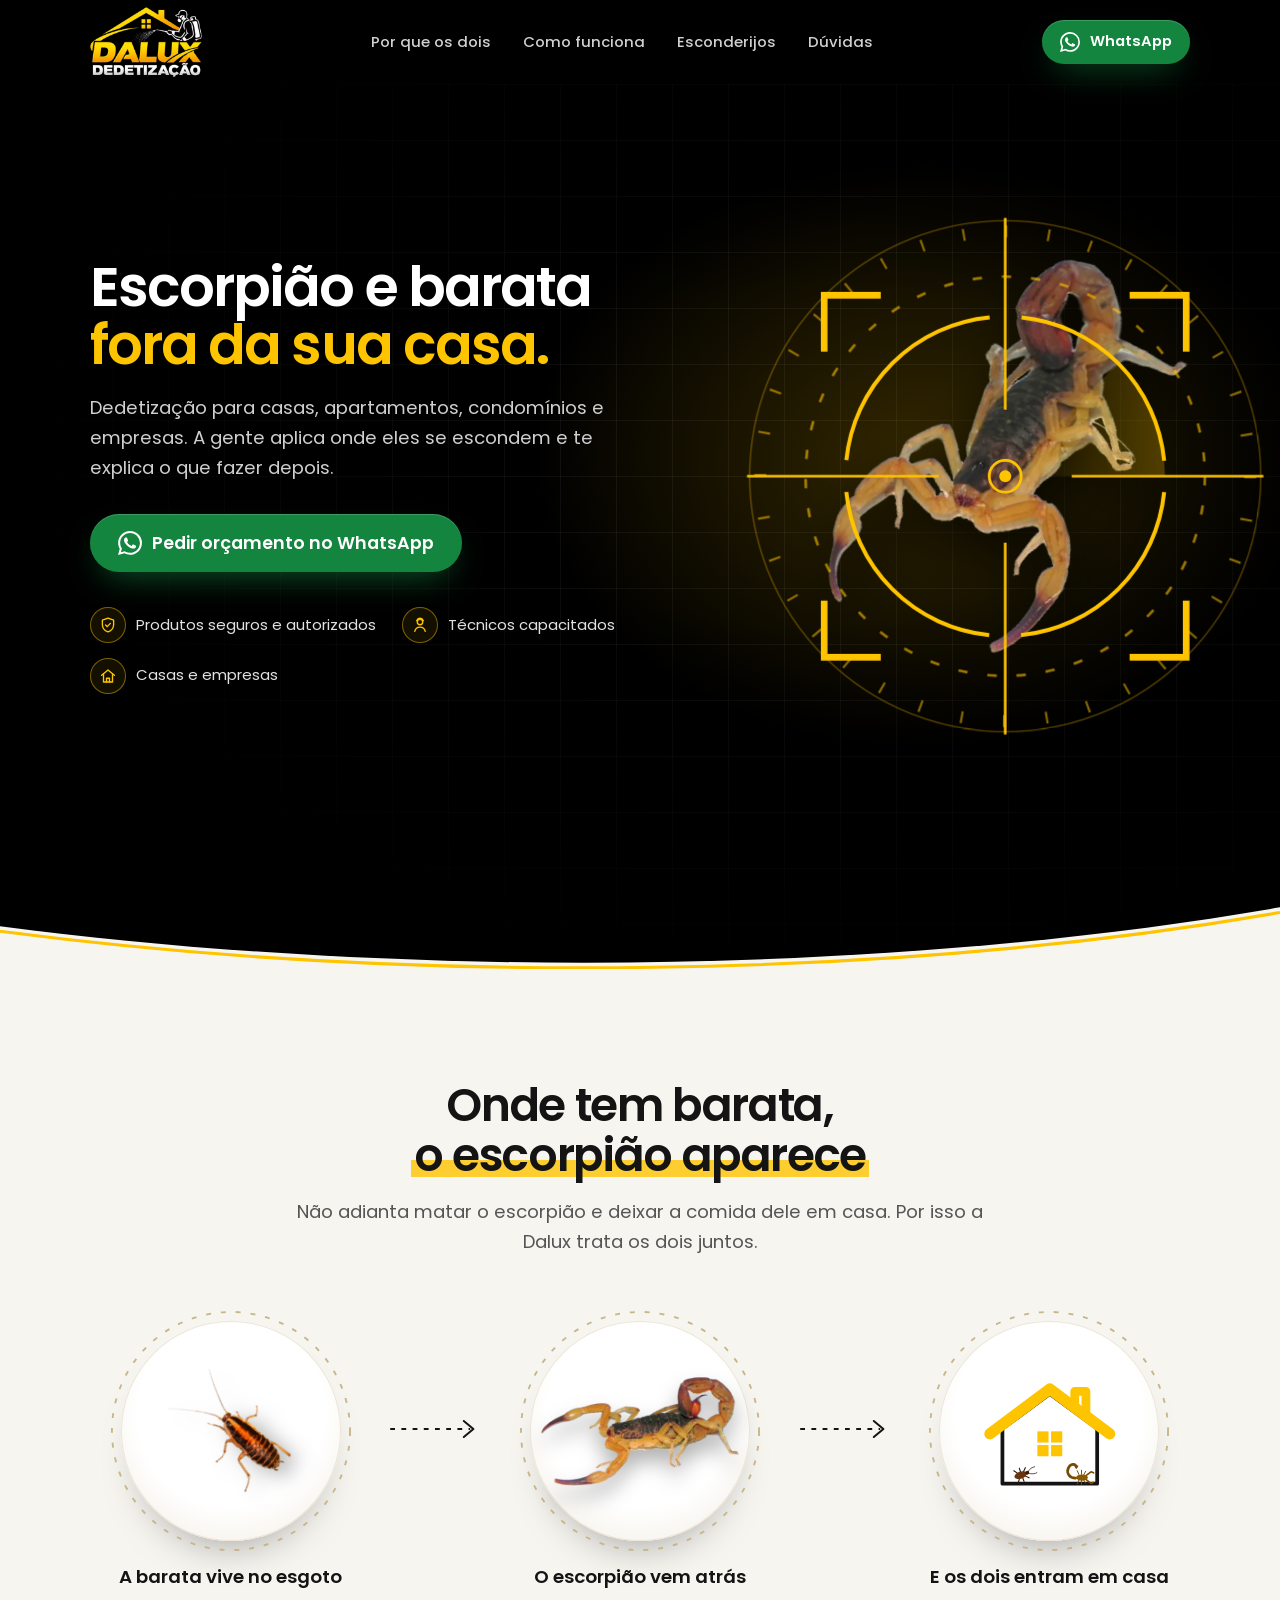
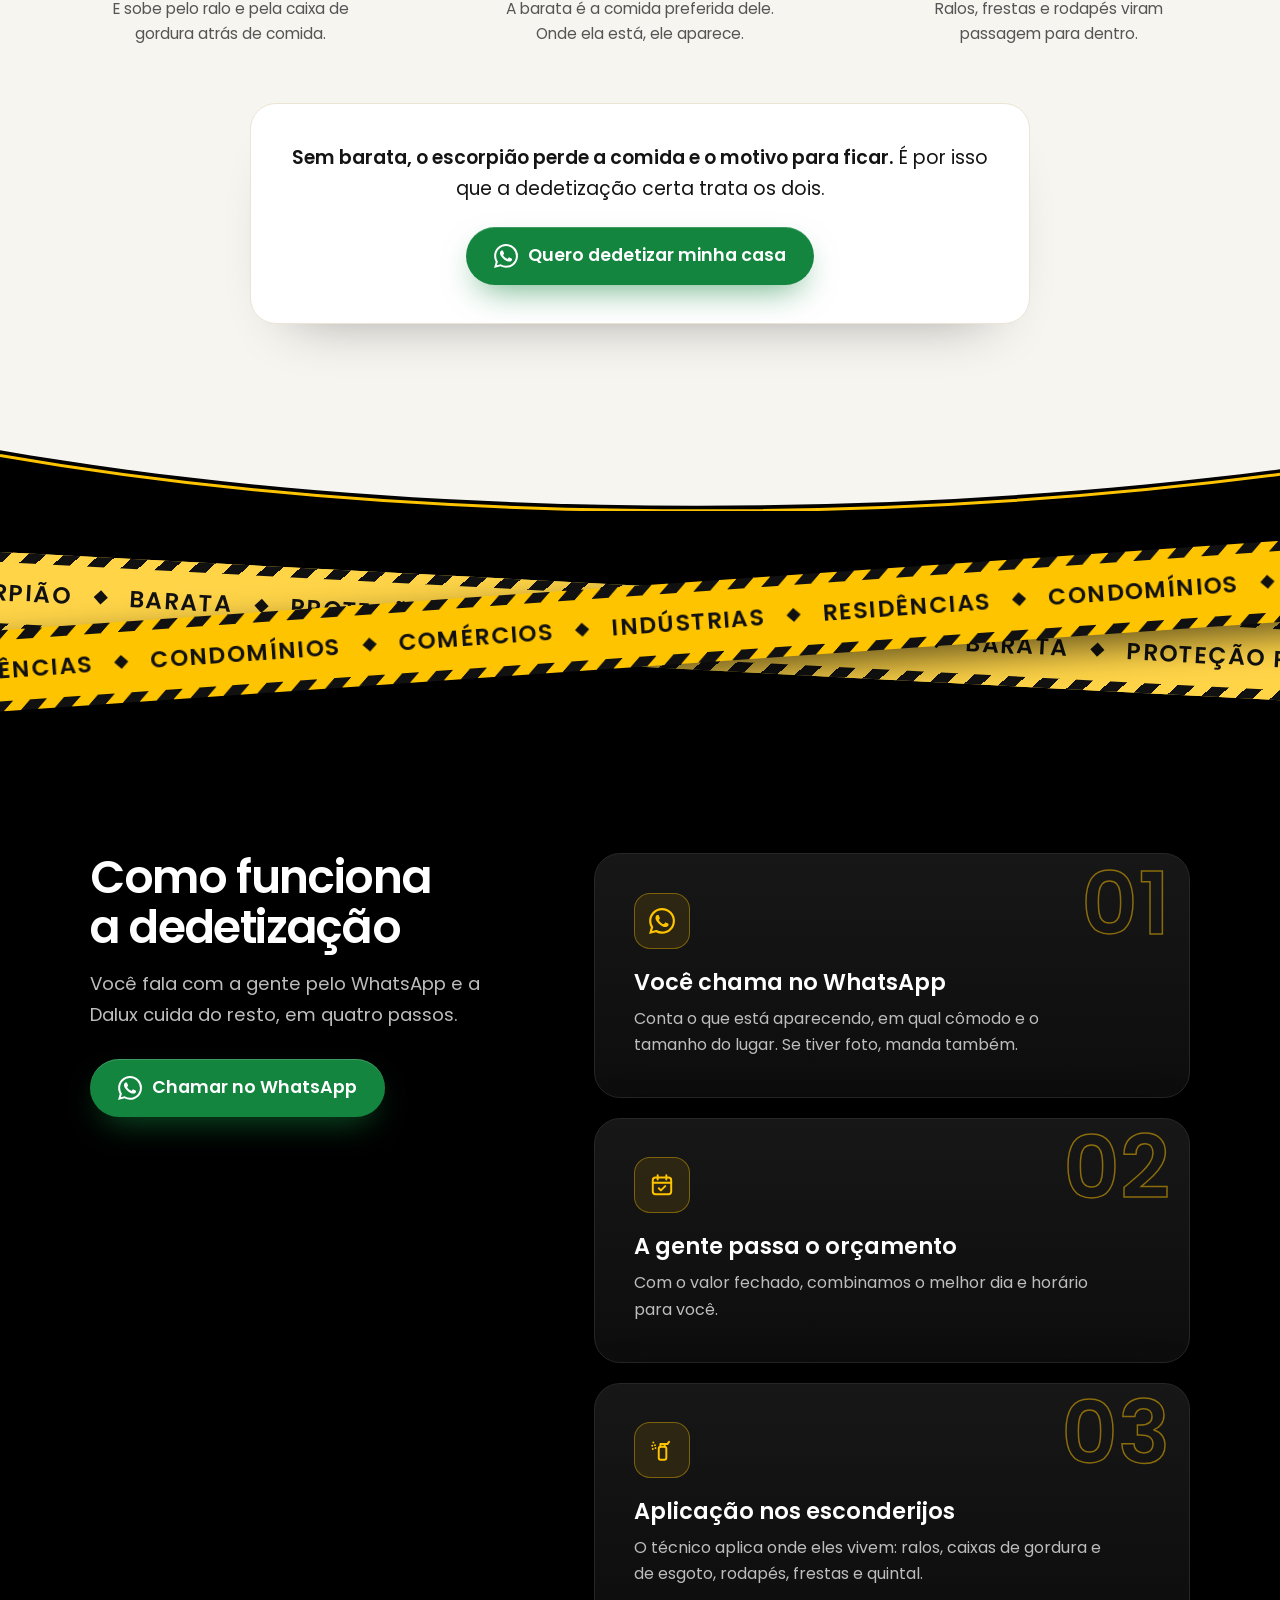
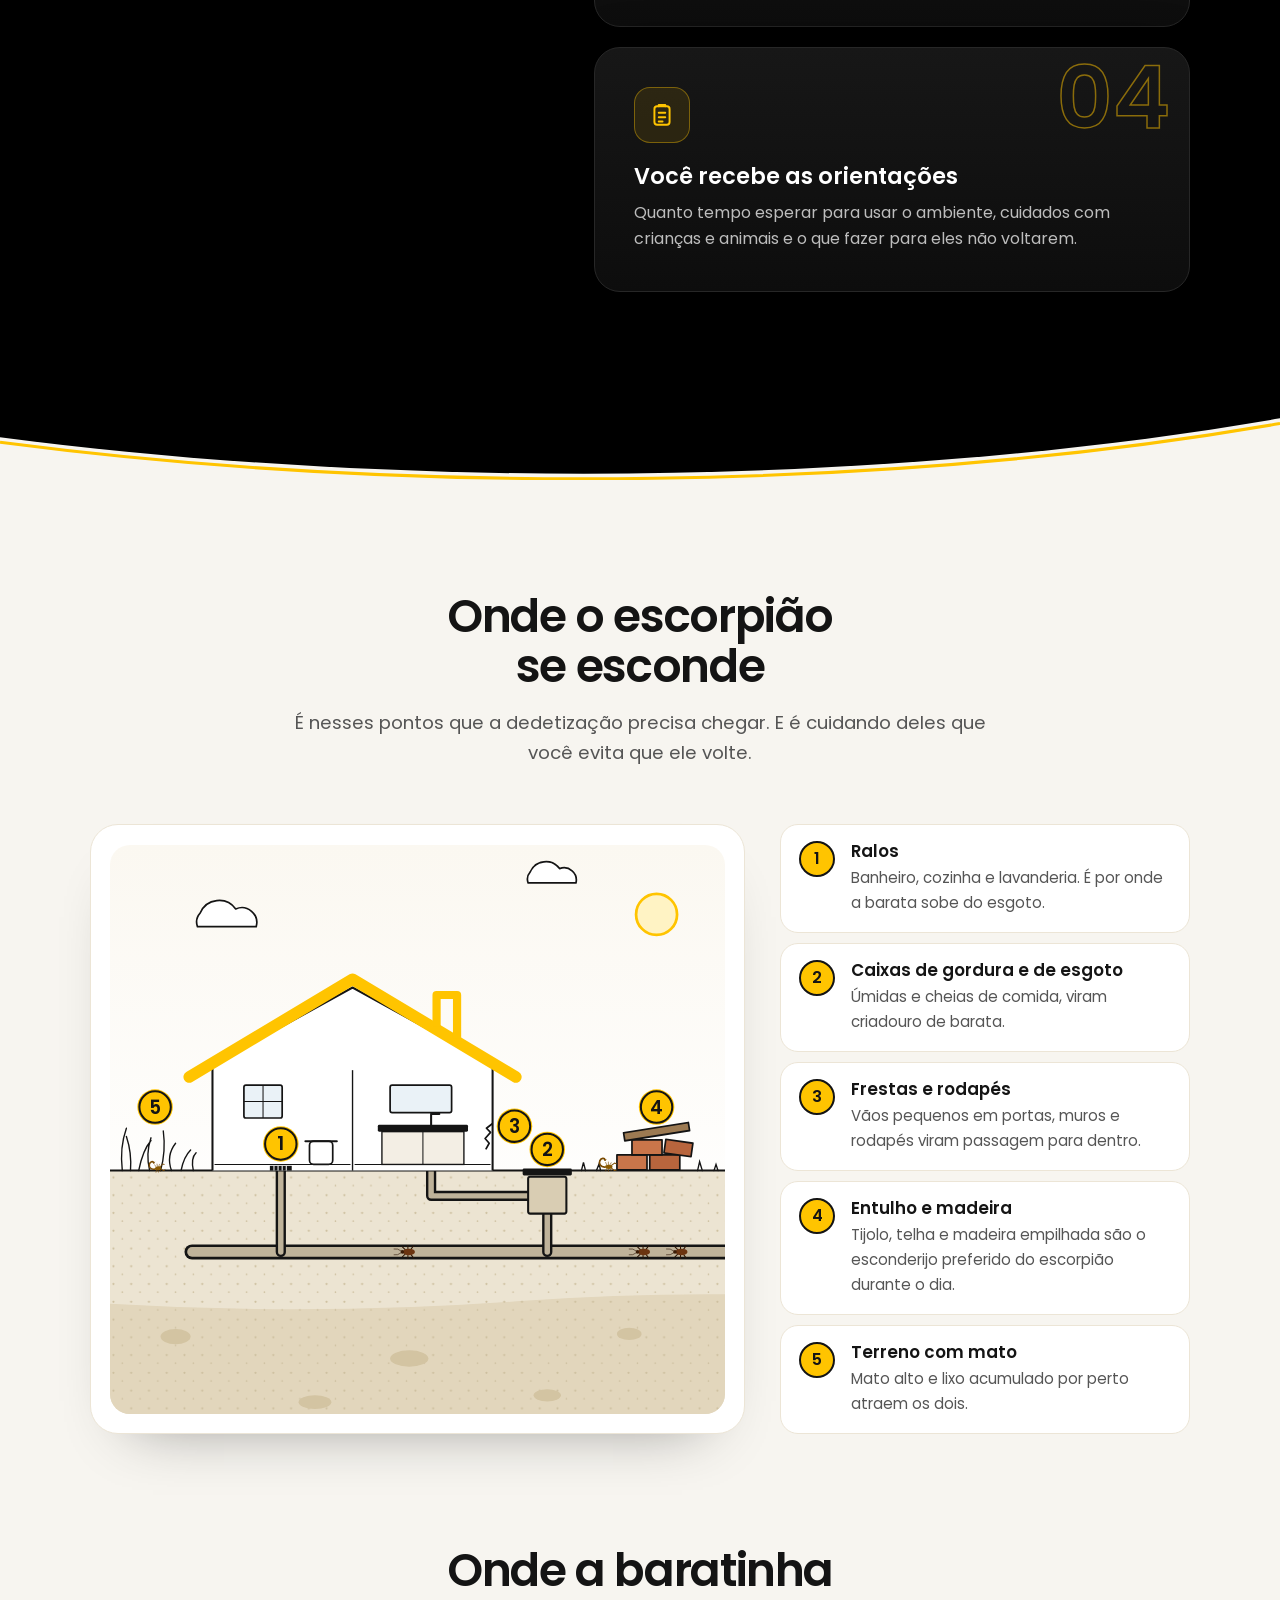
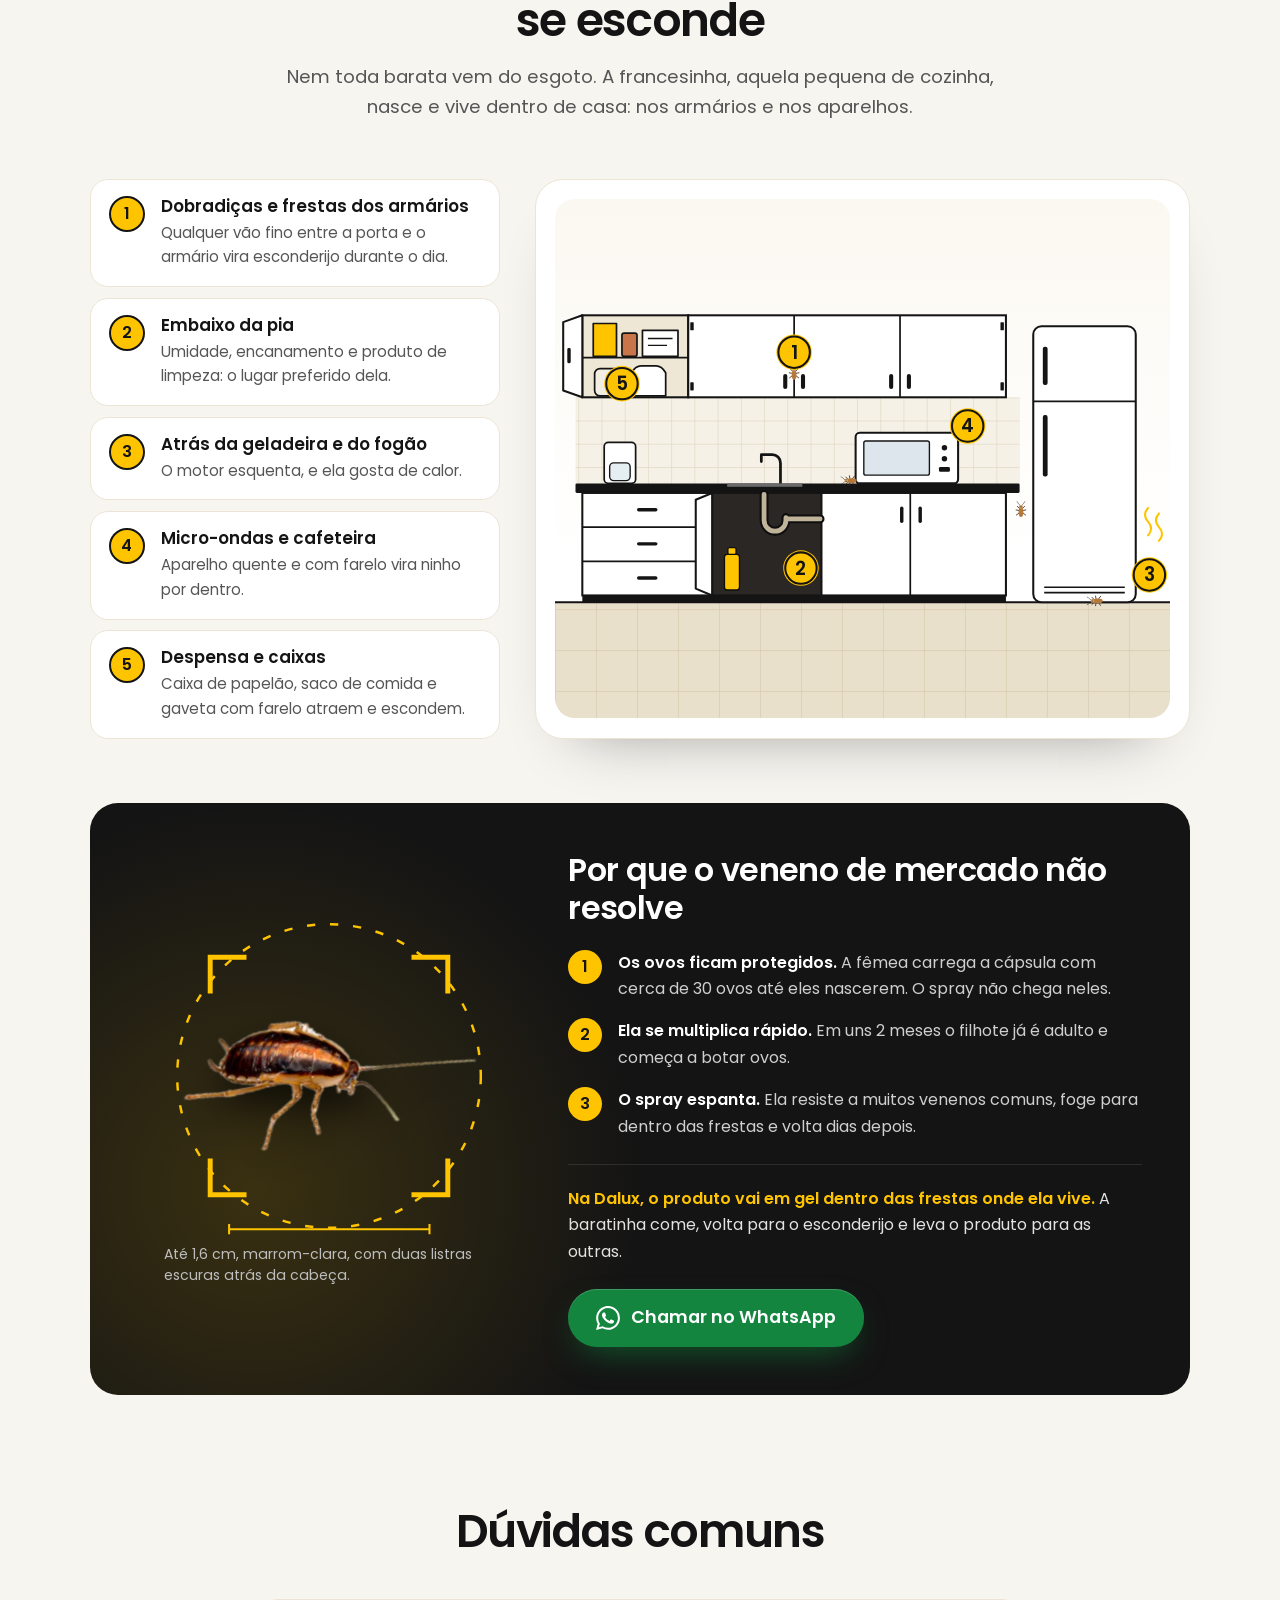
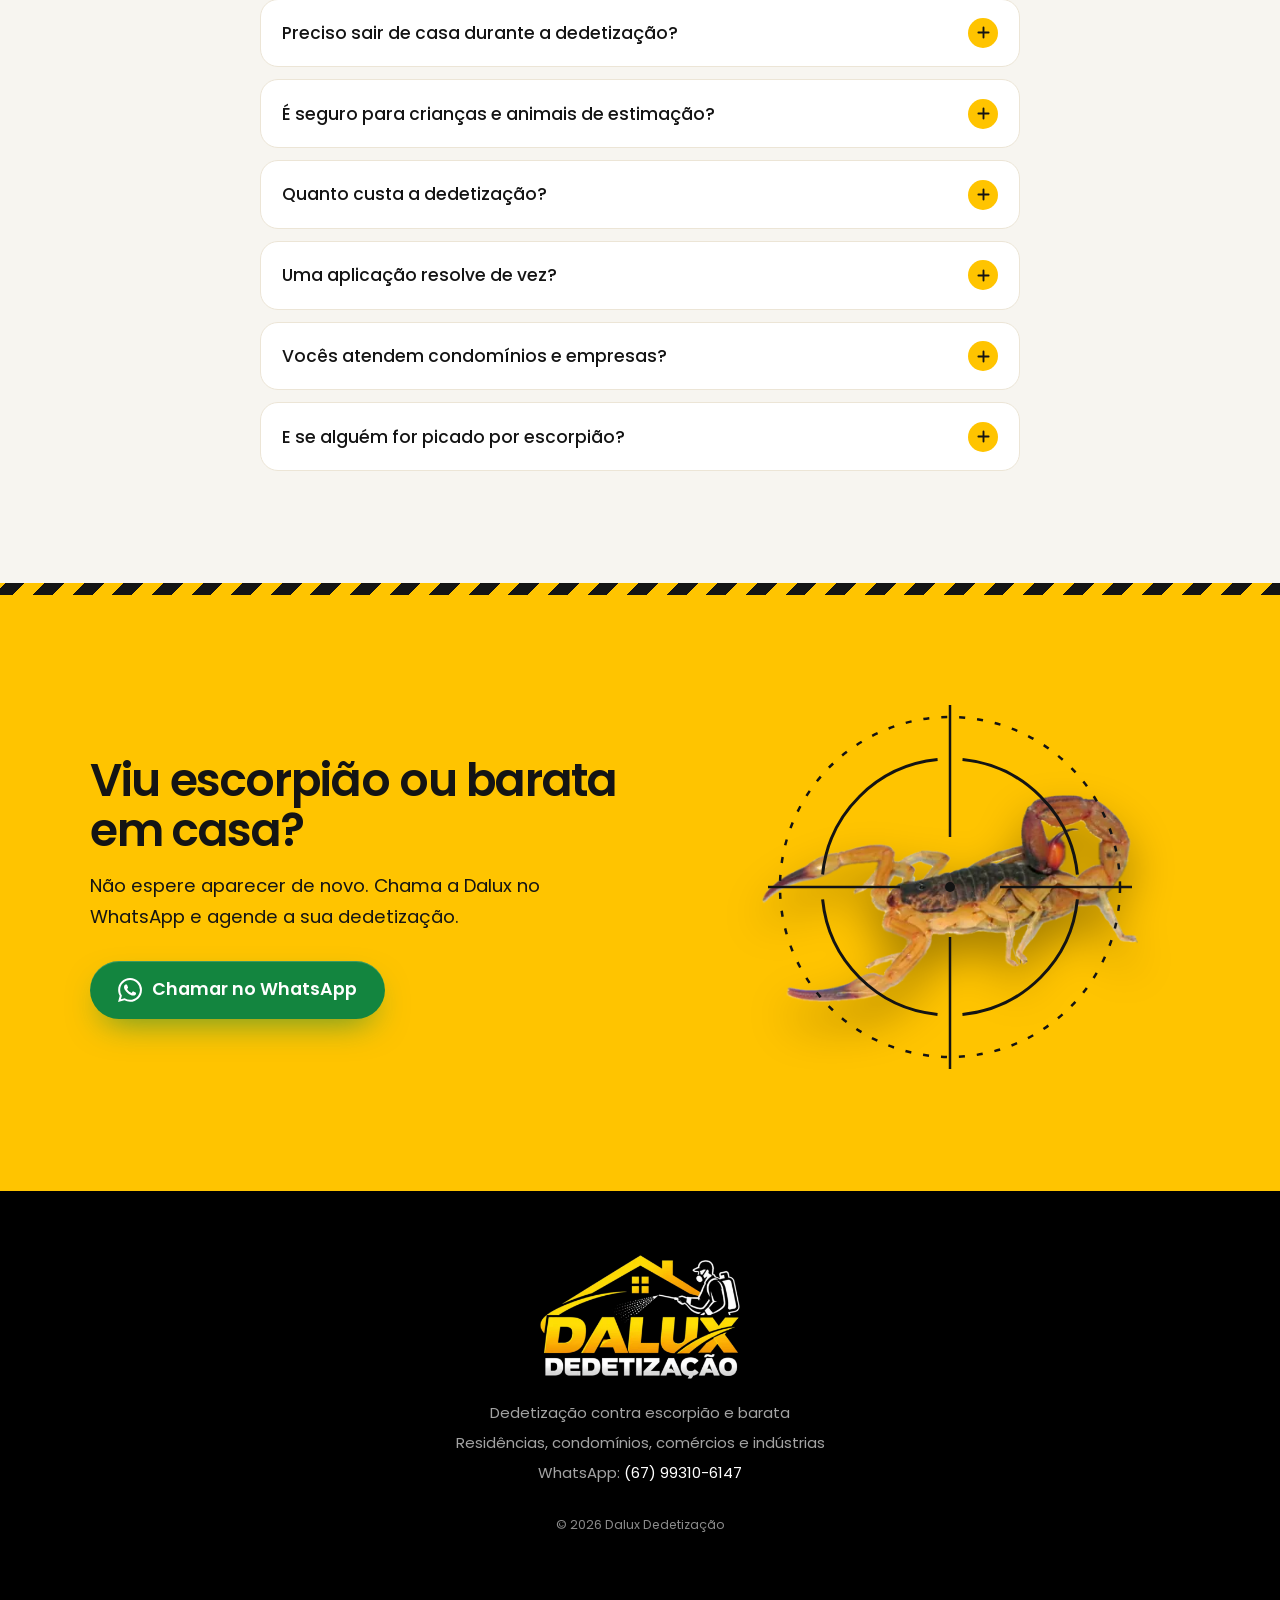
==== commit 76a364e7: "feat: add francesinha section with kitchen map, fact card and WhatsApp CTA Co-Authored-By: Claude Op" ====
--- a/index.html
+++ b/index.html
@@ -4,7 +4,7 @@
 <meta charset="utf-8">
 <meta name="viewport" content="width=device-width,initial-scale=1,viewport-fit=cover">
 <title>Dedetização contra escorpião e barata | Dalux Dedetização</title>
-<meta name="description" content="Dedetização contra escorpião e barata para casas, apartamentos, condomínios, comércios e indústrias. Produtos autorizados e técnicos capacitados. Peça seu orçamento pelo WhatsApp.">
+<meta name="description" content="Dedetização contra escorpião, barata e baratinha francesinha para casas, apartamentos, condomínios, comércios e indústrias. Produtos autorizados e técnicos capacitados. Peça seu orçamento pelo WhatsApp.">
 <meta name="theme-color" content="#000000">
 <meta property="og:type" content="website">
 <meta property="og:locale" content="pt_BR">
@@ -21,7 +21,7 @@
 <link rel="preload" href="assets/fonts/poppins-400.woff2" as="font" type="font/woff2" crossorigin>
 <link rel="preload" as="image" href="assets/img/esc-topo-960.webp" imagesrcset="assets/img/esc-topo-560.webp 560w, assets/img/esc-topo-960.webp 960w" imagesizes="(min-width:900px) 440px, 72vw" fetchpriority="high">
 <script>document.documentElement.classList.add('js');setTimeout(function(){if(!window.__dalux)document.documentElement.classList.add('sem-anim')},3000)</script>
-<style>@font-face{font-family:'Poppins';src:url('assets/fonts/poppins-400.woff2') format('woff2');font-weight:400;font-display:optional}@font-face{font-family:'Poppins';src:url('assets/fonts/poppins-500.woff2') format('woff2');font-weight:500;font-display:optional}@font-face{font-family:'Poppins';src:url('assets/fonts/poppins-600.woff2') format('woff2');font-weight:600;font-display:optional}@font-face{font-family:'PoppinsFB';src:local('Arial'),local('Helvetica Neue'),local('Liberation Sans');size-adjust:112.5%}:root{--preto:#000;--papel:#F7F5F0;--borda:#ECE5D6;--tinta:#141414;--tinta-2:#555;--amarelo:#FFC400;--zap:#13853F;--zap-esc:#0F6E33;--fonte:'Poppins','PoppinsFB',Arial,sans-serif;--wrap:1180px;--gut:clamp(1.25rem,5vw,2.5rem);--ease:cubic-bezier(.2,.7,.2,1);--h-topo:72px}*,*::before,*::after{box-sizing:border-box}html{-webkit-text-size-adjust:100%;scroll-behavior:smooth;scroll-padding-top:calc(var(--h-topo) + 12px)}body{margin:0;background:var(--papel);color:var(--tinta);font-family:var(--fonte);font-weight:400;font-size:1rem;line-height:1.65;-webkit-font-smoothing:antialiased;overflow-x:clip}img,svg{display:block;max-width:100%}img{height:auto}a{color:inherit}h1,h2,h3,p,ul,ol,figure{margin:0}ul,ol{padding:0;list-style:none}:focus-visible{outline:2px solid var(--amarelo);outline-offset:3px;border-radius:8px}.wrap{width:100%;max-width:var(--wrap);margin-inline:auto;padding-inline:var(--gut)}.zap{position:relative;isolation:isolate;overflow:hidden;display:inline-flex;align-items:center;justify-content:center;gap:.65rem;min-height:58px;padding:.85rem 1.75rem;border-radius:999px;background:var(--zap);color:#fff;text-decoration:none;font-weight:600;font-size:clamp(1rem,.95rem + .3vw,1.1rem);line-height:1.2;white-space:nowrap;box-shadow:0 14px 34px -12px rgba(19,133,63,.7),inset 0 1px 0 rgba(255,255,255,.18);transition:transform .35s var(--ease),box-shadow .35s var(--ease),background-color .25s}.zap::after{content:'';position:absolute;z-index:-1;top:0;bottom:0;left:-45%;width:35%;background:linear-gradient(100deg,transparent,rgba(255,255,255,.42),transparent);transform:skewX(-20deg);animation:brilho 5s ease-in-out 1.8s infinite}.zap:hover{background:var(--zap-esc);transform:translateY(-3px);box-shadow:0 22px 40px -14px rgba(19,133,63,.8),inset 0 1px 0 rgba(255,255,255,.18)}.zap:hover svg{animation:balanca .6s ease-in-out}.zap:active{transform:translateY(0) scale(.98)}.zap svg{width:24px;height:24px;flex:none}.zap--p{min-height:44px;padding:.55rem 1.1rem;font-size:.92rem}.zap--p svg{width:20px;height:20px}@keyframes brilho{0%,62%{transform:skewX(-20deg) translateX(0)}100%{transform:skewX(-20deg) translateX(480%)}}@keyframes balanca{0%,100%{transform:rotate(0)}25%{transform:rotate(-14deg)}60%{transform:rotate(10deg)}}.progresso{position:fixed;inset:0 0 auto;height:3px;z-index:60;pointer-events:none}.progresso i{display:block;height:100%;background:var(--amarelo);transform-origin:0 50%;transform:scaleX(var(--p,0))}.topo{position:sticky;top:0;z-index:50;background:#000;transition:background-color .35s,box-shadow .35s}.topo.rolou{background:rgba(0,0,0,.78);-webkit-backdrop-filter:blur(14px) saturate(140%);backdrop-filter:blur(14px) saturate(140%);box-shadow:0 1px 0 rgba(255,255,255,.08),0 12px 30px -18px rgba(0,0,0,.9)}.topo .wrap{display:flex;align-items:center;justify-content:space-between;gap:1rem;height:var(--h-topo)}.marca{display:block;width:clamp(92px,22vw,112px)}.menu{display:none}.menu a{position:relative;color:#D0D0D0;text-decoration:none;font-size:.93rem;font-weight:500;padding-block:.4rem;transition:color .25s}.menu a::after{content:'';position:absolute;left:0;right:0;bottom:0;height:2px;background:var(--amarelo);transform:scaleX(0);transform-origin:right;transition:transform .35s var(--ease)}.menu a:hover{color:#fff}.menu a:hover::after{transform:scaleX(1);transform-origin:left}.hero{position:relative;background:#000;color:#fff;overflow:hidden;padding-top:clamp(.5rem,2.5vw,2rem)}.hero-fundo{position:absolute;inset:0;pointer-events:none;background:radial-gradient(42% 46% at 72% 42%,rgba(255,196,0,.20),transparent 72%),linear-gradient(rgba(255,255,255,.05) 1px,transparent 1px) 0 0/56px 56px,linear-gradient(90deg,rgba(255,255,255,.05) 1px,transparent 1px) 0 0/56px 56px;-webkit-mask-image:radial-gradient(80% 75% at 65% 42%,#000 25%,transparent 80%);mask-image:radial-gradient(80% 75% at 65% 42%,#000 25%,transparent 80%)}.hero-grid{position:relative;display:grid;gap:clamp(.5rem,3vw,2.5rem);align-items:center}.hero h1{font-weight:600;letter-spacing:-.035em;line-height:1.04;font-size:clamp(1.8rem,calc((100vw - 2.5rem) * .108),4.6rem);animation:sobeH1 .9s var(--ease) both}.hero h1 span{display:block;color:var(--amarelo)}.hero .sub{margin-top:1.2rem;color:#CFCFCF;font-size:clamp(1rem,.96rem + .3vw,1.15rem);max-width:33rem;animation:sobe .8s var(--ease) .15s both}.acoes{margin-top:1.9rem;display:flex;flex-wrap:wrap;align-items:center;gap:1rem 1.6rem;animation:sobe .8s var(--ease) .28s both}.selos{margin-top:2.2rem;display:flex;flex-wrap:wrap;gap:.9rem 1.6rem}.selos li{display:flex;align-items:center;gap:.65rem;font-size:.93rem;color:#E2E2E2;animation:sobe .7s var(--ease) both}.selos li:nth-child(1){animation-delay:.42s}.selos li:nth-child(2){animation-delay:.5s}.selos li:nth-child(3){animation-delay:.58s}.selo-ico{display:grid;place-items:center;width:36px;height:36px;border-radius:50%;border:1px solid rgba(255,196,0,.45);background:rgba(255,196,0,.08);color:var(--amarelo)}.selo-ico svg{width:18px;height:18px}.alvo{position:relative;width:min(100%,560px);aspect-ratio:1;margin-inline:auto;--mx:0;--my:0}.cena{position:absolute;inset:0;translate:calc(var(--mx) * -16px) calc(var(--my) * -12px);transition:translate .7s var(--ease)}.slide{position:absolute;inset:0}.slide--bar{opacity:0}.roda .slide--esc{animation:cicloEsc 8s cubic-bezier(.65,0,.35,1) 1.2s infinite}.roda .slide--bar{animation:cicloBar 8s cubic-bezier(.65,0,.35,1) 1.2s infinite}.esc-w{position:absolute;left:12%;top:14%;width:76%;transform:rotate(-16deg)}.esc{width:100%;filter:drop-shadow(0 26px 28px rgba(0,0,0,.75));animation:entraEsc 1.3s var(--ease) both}.bar-w{position:absolute;left:25%;top:5%;width:50%;transform:rotate(16deg);transform-origin:50% 62%}.bar{width:100%;filter:drop-shadow(0 22px 24px rgba(0,0,0,.75))}.mira{position:absolute;overflow:visible;pointer-events:none}.mira{inset:0;width:100%;height:100%;translate:calc(var(--mx) * 6px) calc(var(--my) * 5px);transition:translate .5s var(--ease)}.mira *{transform-box:view-box;transform-origin:50% 50%}.m-caca{animation:caca 1.7s cubic-bezier(.25,.8,.25,1) .2s both}.m-deriva{animation:deriva 6s ease-in-out 2.4s infinite alternate}.m-externo{animation:gira 60s linear infinite}.m-tracos{animation:gira 32s linear infinite reverse}.m-varredura{animation:gira 3.4s linear infinite}.m-cantos{animation:trava .55s cubic-bezier(.3,1.6,.5,1) 1.5s both}.roda .m-cantos{animation:trava .55s cubic-bezier(.3,1.6,.5,1) 1.5s both,retrava 4s cubic-bezier(.3,1.4,.5,1) 4.65s infinite}.m-anel{animation:flash .9s ease-out 1.7s both}.m-pulso{animation:pulsa 1.8s ease-out 2s infinite}@keyframes sobeH1{from{transform:translateY(18px)}to{transform:none}}@keyframes sobe{from{opacity:0;transform:translateY(18px)}to{opacity:1;transform:none}}@keyframes entraEsc{from{transform:translate(9%,9%) scale(.86) rotate(12deg)}to{transform:none}}@keyframes cicloEsc{0%,41%{opacity:1;transform:none;filter:none}50%{opacity:0;transform:translateX(-46%) rotate(-16deg) scale(.82);filter:blur(5px)}50.01%,91%{opacity:0;transform:translateX(46%) rotate(16deg) scale(.82);filter:blur(5px)}100%{opacity:1;transform:none;filter:none}}@keyframes cicloBar{0%,41%{opacity:0;transform:translateX(46%) rotate(16deg) scale(.82);filter:blur(5px)}50%,91%{opacity:1;transform:none;filter:none}100%{opacity:0;transform:translateX(-46%) rotate(-16deg) scale(.82);filter:blur(5px)}}@keyframes retrava{0%{transform:none}4%{transform:scale(1.28);opacity:.4}12%,100%{transform:none;opacity:1}}@keyframes caca{0%{opacity:0;transform:translate(-80px,70px) scale(1.3)}18%{opacity:1}55%{transform:translate(16px,-12px) scale(.97)}80%{transform:translate(-4px,3px)}100%{opacity:1;transform:none}}@keyframes deriva{to{transform:translate(5px,-4px)}}@keyframes gira{to{transform:rotate(360deg)}}@keyframes trava{from{opacity:0;transform:scale(1.5)}to{opacity:1;transform:none}}@keyframes flash{0%{stroke-width:3}30%{stroke-width:10;opacity:.6}100%{stroke-width:3;opacity:1}}@keyframes pulsa{from{transform:scale(1);opacity:1}to{transform:scale(3.4);opacity:0}}.curva{display:block;width:100%;height:clamp(42px,6vw,86px);background:var(--para);margin-top:-1px}.hero .curva{margin-top:clamp(2rem,5vw,3.5rem)}.curva .traco{fill:none;stroke:var(--amarelo);stroke-width:3;vector-effect:non-scaling-stroke}.curva--vira{transform:scaleX(-1)}.secao{padding-block:clamp(4rem,9vw,7rem)}.clara{background:var(--papel)}.escura{background:#000;color:#fff}.secao h2,.final h2{font-weight:600;letter-spacing:-.03em;line-height:1.1;font-size:clamp(1.8rem,calc((100vw - 2.5rem) * .082),3.3rem)}.titulo-centro{text-align:center;max-width:46rem;margin-inline:auto}.lead{margin-top:1rem;color:var(--tinta-2);font-size:clamp(1rem,.96rem + .3vw,1.15rem)}.escura .lead{color:#BDBDBD}.sublinha{display:inline-block;background:linear-gradient(rgba(255,196,0,.8),rgba(255,196,0,.8)) no-repeat 0 88%/0% 34%;padding-inline:.06em;transition:background-size 1.1s var(--ease) .45s}.on .sublinha,.sem-anim .sublinha{background-size:100% 34%}.cadeia{margin-top:clamp(2.5rem,6vw,4rem);display:grid;justify-items:center;gap:1.2rem;text-align:center}.no{max-width:290px}.no-img{position:relative;width:190px;aspect-ratio:1;margin-inline:auto;display:grid;place-items:center;border-radius:50%;background:radial-gradient(circle at 50% 42%,#fff 0 56%,#F0EADD 100%);box-shadow:inset 0 0 0 1px var(--borda),0 26px 44px -26px rgba(0,0,0,.4);transition:transform .45s var(--ease)}.no:hover .no-img{transform:translateY(-6px) rotate(-2deg)}.no-anel{position:absolute;inset:-14px;width:calc(100% + 28px);max-width:none;color:#C7B68A;animation:gira 40s linear infinite}.no-barata{width:42%;transform:rotate(-62deg);filter:drop-shadow(0 12px 10px rgba(0,0,0,.3))}.no-escorp{width:90%;filter:drop-shadow(0 12px 10px rgba(0,0,0,.3))}.no-casa{width:68%}.no h3{margin-top:1.5rem;font-weight:600;font-size:1.15rem;line-height:1.3}.no p{margin-top:.4rem;color:var(--tinta-2);font-size:.97rem}.seta svg{width:72px;height:auto;transform:rotate(90deg);overflow:visible}.seta-linha{fill:none;stroke:var(--tinta);stroke-width:2.5;stroke-dasharray:6 8;animation:flui 1s linear infinite}.seta-ponta{fill:none;stroke:var(--tinta);stroke-width:2.5;stroke-linecap:round;stroke-linejoin:round}@keyframes flui{to{stroke-dashoffset:-28}}.conclusao{margin:clamp(2.5rem,6vw,3.5rem) auto 0;max-width:780px;text-align:center;background:#fff;border:1px solid var(--borda);border-radius:26px;padding:clamp(1.6rem,4vw,2.4rem);box-shadow:0 30px 60px -42px rgba(0,0,0,.45)}.conclusao p{font-size:clamp(1.02rem,.98rem + .3vw,1.18rem)}.conclusao .zap{margin-top:1.4rem}.fitas{position:relative;background:#000;height:clamp(150px,19vw,230px);overflow:hidden;margin-top:-1px}.fita{position:absolute;left:-6%;width:112%;top:50%;background:var(--amarelo);color:#111;padding-block:calc(10px + .7rem);box-shadow:0 14px 34px rgba(0,0,0,.55)}.fita::before,.fita::after{content:'';position:absolute;left:0;right:0;height:10px;background:repeating-linear-gradient(-45deg,#111 0 12px,var(--amarelo) 12px 24px)}.fita::before{top:0}.fita::after{bottom:0}.fita--1{z-index:2;transform:translateY(-50%) rotate(-4deg)}.fita--2{background:#FFD447;transform:translateY(-50%) rotate(3deg)}.fita--2::before,.fita--2::after{background:repeating-linear-gradient(-45deg,#111 0 12px,#FFD447 12px 24px)}.trilho{display:flex;width:max-content;animation:corre 32s linear infinite}.fita--2 .trilho{animation-duration:40s;animation-direction:reverse}.grupo{display:flex;align-items:center;gap:1.5rem;padding-right:1.5rem}.grupo span{font-weight:600;text-transform:uppercase;letter-spacing:.06em;font-size:clamp(1rem,.8rem + 1vw,1.45rem);white-space:nowrap}.grupo i{display:block;width:10px;height:10px;background:#111;transform:rotate(45deg)}@keyframes corre{to{transform:translateX(-50%)}}.passos-grid{display:grid;gap:2.5rem}.passos-topo{text-align:center}.pilha{display:grid;gap:1.25rem}.cartao{position:sticky;top:calc(var(--h-topo) + 18px + var(--i) * 16px);overflow:hidden;background:linear-gradient(180deg,#171717,#0D0D0D);border:1px solid #272727;border-radius:26px;padding:clamp(1.6rem,4vw,2.4rem);min-height:230px;text-align:center;box-shadow:0 -20px 40px -22px rgba(0,0,0,.9);transition:border-color .35s}.cartao:hover{border-color:rgba(255,196,0,.5)}.c-num{position:absolute;right:1.2rem;top:.4rem;font-weight:600;font-size:clamp(3.4rem,9vw,5.4rem);line-height:1;color:transparent;-webkit-text-stroke:1.5px rgba(255,196,0,.5)}.c-ico{display:grid;place-items:center;width:56px;height:56px;margin-inline:auto;border-radius:16px;background:rgba(255,196,0,.1);border:1px solid rgba(255,196,0,.38);color:var(--amarelo)}.c-ico svg{width:26px;height:26px}.cartao h3{margin-top:1.2rem;font-weight:600;font-size:clamp(1.15rem,1.05rem + .5vw,1.4rem);line-height:1.3}.cartao p{margin:.55rem auto 0;color:#BDBDBD;max-width:30rem}.so-desk{display:none}.so-mob{justify-self:center}.passos-topo .zap{margin-top:1.8rem}.mapa{margin-top:clamp(2rem,5vw,3.5rem);display:grid;gap:1.5rem;align-items:center}.mapa-fig{background:#fff;border:1px solid var(--borda);border-radius:28px;padding:clamp(.6rem,1.6vw,1.2rem);box-shadow:0 30px 60px -42px rgba(0,0,0,.45)}.casa-svg{width:100%;height:auto;border-radius:20px;background:linear-gradient(#FBF8F1,#fff 70%)}.hs{cursor:pointer}.hs-bola{fill:var(--amarelo);stroke:var(--tinta);stroke-width:3;transform-box:fill-box;transform-origin:center;transition:transform .3s var(--ease),fill .3s}.hs text{font:600 27px var(--fonte);fill:var(--tinta);text-anchor:middle;pointer-events:none;transition:fill .3s}.hs-pulso{fill:var(--amarelo);transform-box:fill-box;transform-origin:center;animation:pulsaHs 2.2s ease-out infinite}.hs:nth-of-type(2) .hs-pulso{animation-delay:.4s}.hs:nth-of-type(3) .hs-pulso{animation-delay:.8s}.hs:nth-of-type(4) .hs-pulso{animation-delay:1.2s}.hs:nth-of-type(5) .hs-pulso{animation-delay:1.6s}.hs.ativo .hs-bola{fill:var(--tinta);transform:scale(1.2)}.hs.ativo text{fill:var(--amarelo)}@keyframes pulsaHs{from{transform:scale(.8);opacity:.7}to{transform:scale(2.1);opacity:0}}.mapa-lista{display:grid;gap:.65rem}.mapa-lista li{display:flex;gap:1rem;align-items:flex-start;padding:1rem 1.1rem;border-radius:18px;background:#fff;border:1px solid var(--borda);cursor:pointer;outline:none;transition:border-color .3s,box-shadow .3s,translate .3s var(--ease)}.mapa-lista li:hover,.mapa-lista li.ativo,.mapa-lista li:focus-visible{border-color:var(--tinta);translate:6px 0;box-shadow:0 16px 30px -22px rgba(0,0,0,.5)}.mapa-lista .n{flex:none;display:grid;place-items:center;width:36px;height:36px;border-radius:50%;background:var(--amarelo);border:2px solid var(--tinta);font-weight:600;line-height:1}.mapa-lista h3{font-weight:600;font-size:1.05rem;line-height:1.3}.mapa-lista p{margin-top:.2rem;font-size:.94rem;color:var(--tinta-2)}.dica{margin:2rem auto 0;max-width:840px;text-align:center;padding:1.2rem 1.5rem;border-radius:18px;background:var(--tinta);color:#E0E0E0}.dica b{color:var(--amarelo);font-weight:600}.faq-sec{padding-top:0}.faq{max-width:840px}.faq h2{text-align:center}.faq-lista{margin-top:clamp(1.8rem,4vw,2.6rem);display:grid;gap:.75rem}.faq details{background:#fff;border:1px solid var(--borda);border-radius:18px;transition:border-color .3s,box-shadow .3s}.faq details[open]{border-color:var(--tinta);box-shadow:0 18px 40px -30px rgba(0,0,0,.5)}.faq summary{list-style:none;cursor:pointer;display:flex;justify-content:space-between;align-items:center;gap:1rem;padding:1.15rem 1.3rem;font-weight:500;font-size:clamp(1rem,.97rem + .2vw,1.08rem);line-height:1.4}.faq summary::-webkit-details-marker{display:none}.faq summary::after{content:'';flex:none;width:30px;height:30px;border-radius:50%;background:var(--amarelo) url("data:image/svg+xml,%3Csvg xmlns='http://www.w3.org/2000/svg' viewBox='0 0 14 14'%3E%3Cpath d='M7 1.5v11M1.5 7h11' stroke='%23141414' stroke-width='2' stroke-linecap='round'/%3E%3C/svg%3E") center/13px no-repeat;transition:transform .35s var(--ease)}.faq details[open] summary::after{transform:rotate(135deg)}.faq details p{padding:0 1.3rem 1.25rem;color:var(--tinta-2)}.faq details[open] p{animation:sobe .45s var(--ease)}.final{position:relative;overflow:hidden;background:var(--amarelo);color:var(--tinta);padding-block:clamp(4rem,9vw,6.5rem)}.final::before{content:'';position:absolute;inset:0 0 auto;height:12px;background:repeating-linear-gradient(-45deg,var(--tinta) 0 14px,transparent 14px 28px)}.final-grid{display:grid;gap:2rem;align-items:center;text-align:center}.final-txt p{margin:1rem auto 0;max-width:32rem;font-size:clamp(1rem,.96rem + .3vw,1.15rem)}.final-txt .zap{margin-top:1.8rem}.final-alvo{position:relative;width:min(78vw,400px);aspect-ratio:1;margin-inline:auto}.final-alvo img{position:absolute;left:3%;top:27%;width:94%;filter:drop-shadow(0 22px 22px rgba(0,0,0,.35))}.final-alvo svg{position:absolute;inset:0;width:100%;height:100%}.f-anel{transform-box:view-box;transform-origin:50% 50%;animation:gira 36s linear infinite}.rodape{background:#000;color:#A3A3A3;text-align:center;padding-block:clamp(2.8rem,6vw,4rem) 6.5rem;font-size:.93rem}.rodape img{width:200px;margin:0 auto}.rodape .linhas{margin-top:1.4rem}.rodape p + p{margin-top:.35rem}.rodape a{color:#fff;text-decoration:none}.rodape small{display:block;margin-top:1.8rem;font-size:.78rem;color:#8A8A8A}.rodape small a{color:#A3A3A3;text-decoration:underline}.flutua{position:fixed;right:max(16px,env(safe-area-inset-right));bottom:max(16px,env(safe-area-inset-bottom));z-index:40;display:grid;place-items:center;width:60px;height:60px;border-radius:50%;background:var(--zap);color:#fff;box-shadow:0 10px 28px -8px rgba(0,0,0,.6);transition:transform .3s var(--ease),background-color .25s}.flutua::before{content:'';position:absolute;inset:0;z-index:-1;border-radius:50%;background:var(--zap);animation:onda 2.4s ease-out infinite}.flutua:hover{background:var(--zap-esc);transform:scale(1.08)}.js .flutua{opacity:0;transform:translateY(24px) scale(.7);pointer-events:none;transition:opacity .4s var(--ease),transform .5s cubic-bezier(.3,1.5,.5,1),background-color .25s}.js.fab .flutua,.sem-anim .flutua{opacity:1;transform:none;pointer-events:auto}.js.fab .flutua:hover{transform:scale(1.08)}.flutua svg{width:32px;height:32px}@keyframes onda{from{transform:scale(1);opacity:.55}to{transform:scale(1.75);opacity:0}}.js .rv{opacity:0;transform:translateY(34px);filter:blur(6px);transition:opacity .9s var(--ease),transform .9s var(--ease),filter .9s var(--ease);transition-delay:calc(var(--d,0) * 110ms)}.js .rv.on,.sem-anim .rv{opacity:1;transform:none;filter:none}.pausa,.pausa *,.pausa *::before,.pausa *::after{animation-play-state:paused!important}@media (max-width:899px){.hero-grid{text-align:center}.alvo{order:-1;width:min(88vw,420px)}.hero .sub{margin-inline:auto}.acoes{justify-content:center}.selos{justify-content:center}}@media (max-width:420px){.zap{padding-inline:1.15rem;gap:.5rem;font-size:.95rem}.zap svg{width:22px;height:22px}}@media (max-width:359px){.zap{white-space:normal;text-align:center}}@media (min-width:640px){.mapa-lista{grid-template-columns:1fr 1fr}.mapa-lista li:last-child{grid-column:1/-1}}@media (min-width:900px){:root{--h-topo:84px}.hero-grid{grid-template-columns:1.15fr .85fr;min-height:min(720px,calc(100svh - var(--h-topo) - 80px))}.hero h1{font-size:clamp(2.6rem,.9rem + 3.2vw,4rem)}.alvo{width:min(560px,118%);justify-self:end;margin-right:-10%}.secao h2,.final h2{font-size:clamp(2.4rem,1.4rem + 1.8vw,3.3rem)}.cadeia{grid-template-columns:1fr auto 1fr auto 1fr;align-items:start;gap:1rem}.no-img{width:220px}.seta{margin-top:92px}.seta svg{width:96px;transform:none}.passos-grid{grid-template-columns:.85fr 1.15fr;align-items:start;gap:4rem}.passos-topo{position:sticky;top:calc(var(--h-topo) + 60px);text-align:left}.cartao{text-align:left}.c-ico{margin-inline:0}.cartao p{margin-inline:0}.so-desk{display:inline-flex}.so-mob{display:none}.mapa{grid-template-columns:1.6fr 1fr;gap:2.2rem;align-items:stretch}.casa-svg{height:100%}.mapa-lista{grid-template-columns:1fr}.mapa-lista li:last-child{grid-column:auto}.final-grid{grid-template-columns:1.1fr .9fr;text-align:left}.final-txt p{margin-inline:0}}@media (min-width:1040px){.menu{display:flex;gap:2rem}}@media (prefers-reduced-motion:reduce){html{scroll-behavior:auto}*,*::before,*::after{animation:none!important;transition:none!important}.js .rv{opacity:1;transform:none;filter:none}.sublinha{background-size:100% 34%}}</style>
+<style>@font-face{font-family:'Poppins';src:url('assets/fonts/poppins-400.woff2') format('woff2');font-weight:400;font-display:optional}@font-face{font-family:'Poppins';src:url('assets/fonts/poppins-500.woff2') format('woff2');font-weight:500;font-display:optional}@font-face{font-family:'Poppins';src:url('assets/fonts/poppins-600.woff2') format('woff2');font-weight:600;font-display:optional}@font-face{font-family:'PoppinsFB';src:local('Arial'),local('Helvetica Neue'),local('Liberation Sans');size-adjust:112.5%}:root{--preto:#000;--papel:#F7F5F0;--borda:#ECE5D6;--tinta:#141414;--tinta-2:#555;--amarelo:#FFC400;--zap:#13853F;--zap-esc:#0F6E33;--fonte:'Poppins','PoppinsFB',Arial,sans-serif;--wrap:1180px;--gut:clamp(1.25rem,5vw,2.5rem);--ease:cubic-bezier(.2,.7,.2,1);--h-topo:72px}*,*::before,*::after{box-sizing:border-box}html{-webkit-text-size-adjust:100%;scroll-behavior:smooth;scroll-padding-top:calc(var(--h-topo) + 12px)}body{margin:0;background:var(--papel);color:var(--tinta);font-family:var(--fonte);font-weight:400;font-size:1rem;line-height:1.65;-webkit-font-smoothing:antialiased;overflow-x:clip}img,svg{display:block;max-width:100%}img{height:auto}a{color:inherit}h1,h2,h3,p,ul,ol,figure{margin:0}ul,ol{padding:0;list-style:none}:focus-visible{outline:2px solid var(--amarelo);outline-offset:3px;border-radius:8px}.wrap{width:100%;max-width:var(--wrap);margin-inline:auto;padding-inline:var(--gut)}.zap{position:relative;isolation:isolate;overflow:hidden;display:inline-flex;align-items:center;justify-content:center;gap:.65rem;min-height:58px;padding:.85rem 1.75rem;border-radius:999px;background:var(--zap);color:#fff;text-decoration:none;font-weight:600;font-size:clamp(1rem,.95rem + .3vw,1.1rem);line-height:1.2;white-space:nowrap;box-shadow:0 14px 34px -12px rgba(19,133,63,.7),inset 0 1px 0 rgba(255,255,255,.18);transition:transform .35s var(--ease),box-shadow .35s var(--ease),background-color .25s}.zap::after{content:'';position:absolute;z-index:-1;top:0;bottom:0;left:-45%;width:35%;background:linear-gradient(100deg,transparent,rgba(255,255,255,.42),transparent);transform:skewX(-20deg);animation:brilho 5s ease-in-out 1.8s infinite}.zap:hover{background:var(--zap-esc);transform:translateY(-3px);box-shadow:0 22px 40px -14px rgba(19,133,63,.8),inset 0 1px 0 rgba(255,255,255,.18)}.zap:hover svg{animation:balanca .6s ease-in-out}.zap:active{transform:translateY(0) scale(.98)}.zap svg{width:24px;height:24px;flex:none}.zap--p{min-height:44px;padding:.55rem 1.1rem;font-size:.92rem}.zap--p svg{width:20px;height:20px}@keyframes brilho{0%,62%{transform:skewX(-20deg) translateX(0)}100%{transform:skewX(-20deg) translateX(480%)}}@keyframes balanca{0%,100%{transform:rotate(0)}25%{transform:rotate(-14deg)}60%{transform:rotate(10deg)}}.progresso{position:fixed;inset:0 0 auto;height:3px;z-index:60;pointer-events:none}.progresso i{display:block;height:100%;background:var(--amarelo);transform-origin:0 50%;transform:scaleX(var(--p,0))}.topo{position:sticky;top:0;z-index:50;background:#000;transition:background-color .35s,box-shadow .35s}.topo.rolou{background:rgba(0,0,0,.78);-webkit-backdrop-filter:blur(14px) saturate(140%);backdrop-filter:blur(14px) saturate(140%);box-shadow:0 1px 0 rgba(255,255,255,.08),0 12px 30px -18px rgba(0,0,0,.9)}.topo .wrap{display:flex;align-items:center;justify-content:space-between;gap:1rem;height:var(--h-topo)}.marca{display:block;width:clamp(92px,22vw,112px)}.menu{display:none}.menu a{position:relative;color:#D0D0D0;text-decoration:none;font-size:.93rem;font-weight:500;padding-block:.4rem;transition:color .25s}.menu a::after{content:'';position:absolute;left:0;right:0;bottom:0;height:2px;background:var(--amarelo);transform:scaleX(0);transform-origin:right;transition:transform .35s var(--ease)}.menu a:hover{color:#fff}.menu a:hover::after{transform:scaleX(1);transform-origin:left}.hero{position:relative;background:#000;color:#fff;overflow:hidden;padding-top:clamp(.5rem,2.5vw,2rem)}.hero-fundo{position:absolute;inset:0;pointer-events:none;background:radial-gradient(42% 46% at 72% 42%,rgba(255,196,0,.20),transparent 72%),linear-gradient(rgba(255,255,255,.05) 1px,transparent 1px) 0 0/56px 56px,linear-gradient(90deg,rgba(255,255,255,.05) 1px,transparent 1px) 0 0/56px 56px;-webkit-mask-image:radial-gradient(80% 75% at 65% 42%,#000 25%,transparent 80%);mask-image:radial-gradient(80% 75% at 65% 42%,#000 25%,transparent 80%)}.hero-grid{position:relative;display:grid;gap:clamp(.5rem,3vw,2.5rem);align-items:center}.hero h1{font-weight:600;letter-spacing:-.035em;line-height:1.04;font-size:clamp(1.8rem,calc((100vw - 2.5rem) * .108),4.6rem);animation:sobeH1 .9s var(--ease) both}.hero h1 span{display:block;color:var(--amarelo)}.hero .sub{margin-top:1.2rem;color:#CFCFCF;font-size:clamp(1rem,.96rem + .3vw,1.15rem);max-width:33rem;animation:sobe .8s var(--ease) .15s both}.acoes{margin-top:1.9rem;display:flex;flex-wrap:wrap;align-items:center;gap:1rem 1.6rem;animation:sobe .8s var(--ease) .28s both}.selos{margin-top:2.2rem;display:flex;flex-wrap:wrap;gap:.9rem 1.6rem}.selos li{display:flex;align-items:center;gap:.65rem;font-size:.93rem;color:#E2E2E2;animation:sobe .7s var(--ease) both}.selos li:nth-child(1){animation-delay:.42s}.selos li:nth-child(2){animation-delay:.5s}.selos li:nth-child(3){animation-delay:.58s}.selo-ico{display:grid;place-items:center;width:36px;height:36px;border-radius:50%;border:1px solid rgba(255,196,0,.45);background:rgba(255,196,0,.08);color:var(--amarelo)}.selo-ico svg{width:18px;height:18px}.alvo{position:relative;width:min(100%,560px);aspect-ratio:1;margin-inline:auto;--mx:0;--my:0}.cena{position:absolute;inset:0;translate:calc(var(--mx) * -16px) calc(var(--my) * -12px);transition:translate .7s var(--ease)}.slide{position:absolute;inset:0}.slide--bar{opacity:0}.roda .slide--esc{animation:cicloEsc 8s cubic-bezier(.65,0,.35,1) 1.2s infinite}.roda .slide--bar{animation:cicloBar 8s cubic-bezier(.65,0,.35,1) 1.2s infinite}.esc-w{position:absolute;left:12%;top:14%;width:76%;transform:rotate(-16deg)}.esc{width:100%;filter:drop-shadow(0 26px 28px rgba(0,0,0,.75));animation:entraEsc 1.3s var(--ease) both}.bar-w{position:absolute;left:25%;top:5%;width:50%;transform:rotate(16deg);transform-origin:50% 62%}.bar{width:100%;filter:drop-shadow(0 22px 24px rgba(0,0,0,.75))}.mira{position:absolute;overflow:visible;pointer-events:none}.mira{inset:0;width:100%;height:100%;translate:calc(var(--mx) * 6px) calc(var(--my) * 5px);transition:translate .5s var(--ease)}.mira *{transform-box:view-box;transform-origin:50% 50%}.m-caca{animation:caca 1.7s cubic-bezier(.25,.8,.25,1) .2s both}.m-deriva{animation:deriva 6s ease-in-out 2.4s infinite alternate}.m-externo{animation:gira 60s linear infinite}.m-tracos{animation:gira 32s linear infinite reverse}.m-varredura{animation:gira 3.4s linear infinite}.m-cantos{animation:trava .55s cubic-bezier(.3,1.6,.5,1) 1.5s both}.roda .m-cantos{animation:trava .55s cubic-bezier(.3,1.6,.5,1) 1.5s both,retrava 4s cubic-bezier(.3,1.4,.5,1) 4.65s infinite}.m-anel{animation:flash .9s ease-out 1.7s both}.m-pulso{animation:pulsa 1.8s ease-out 2s infinite}@keyframes sobeH1{from{transform:translateY(18px)}to{transform:none}}@keyframes sobe{from{opacity:0;transform:translateY(18px)}to{opacity:1;transform:none}}@keyframes entraEsc{from{transform:translate(9%,9%) scale(.86) rotate(12deg)}to{transform:none}}@keyframes cicloEsc{0%,41%{opacity:1;transform:none;filter:none}50%{opacity:0;transform:translateX(-46%) rotate(-16deg) scale(.82);filter:blur(5px)}50.01%,91%{opacity:0;transform:translateX(46%) rotate(16deg) scale(.82);filter:blur(5px)}100%{opacity:1;transform:none;filter:none}}@keyframes cicloBar{0%,41%{opacity:0;transform:translateX(46%) rotate(16deg) scale(.82);filter:blur(5px)}50%,91%{opacity:1;transform:none;filter:none}100%{opacity:0;transform:translateX(-46%) rotate(-16deg) scale(.82);filter:blur(5px)}}@keyframes retrava{0%{transform:none}4%{transform:scale(1.28);opacity:.4}12%,100%{transform:none;opacity:1}}@keyframes caca{0%{opacity:0;transform:translate(-80px,70px) scale(1.3)}18%{opacity:1}55%{transform:translate(16px,-12px) scale(.97)}80%{transform:translate(-4px,3px)}100%{opacity:1;transform:none}}@keyframes deriva{to{transform:translate(5px,-4px)}}@keyframes gira{to{transform:rotate(360deg)}}@keyframes trava{from{opacity:0;transform:scale(1.5)}to{opacity:1;transform:none}}@keyframes flash{0%{stroke-width:3}30%{stroke-width:10;opacity:.6}100%{stroke-width:3;opacity:1}}@keyframes pulsa{from{transform:scale(1);opacity:1}to{transform:scale(3.4);opacity:0}}.curva{display:block;width:100%;height:clamp(42px,6vw,86px);background:var(--para);margin-top:-1px}.hero .curva{margin-top:clamp(2rem,5vw,3.5rem)}.curva .traco{fill:none;stroke:var(--amarelo);stroke-width:3;vector-effect:non-scaling-stroke}.curva--vira{transform:scaleX(-1)}.secao{padding-block:clamp(4rem,9vw,7rem)}.clara{background:var(--papel)}.escura{background:#000;color:#fff}.secao h2,.final h2{font-weight:600;letter-spacing:-.03em;line-height:1.1;font-size:clamp(1.8rem,calc((100vw - 2.5rem) * .082),3.3rem)}.titulo-centro{text-align:center;max-width:46rem;margin-inline:auto}.lead{margin-top:1rem;color:var(--tinta-2);font-size:clamp(1rem,.96rem + .3vw,1.15rem)}.escura .lead{color:#BDBDBD}.sublinha{display:inline-block;background:linear-gradient(rgba(255,196,0,.8),rgba(255,196,0,.8)) no-repeat 0 88%/0% 34%;padding-inline:.06em;transition:background-size 1.1s var(--ease) .45s}.on .sublinha,.sem-anim .sublinha{background-size:100% 34%}.cadeia{margin-top:clamp(2.5rem,6vw,4rem);display:grid;justify-items:center;gap:1.2rem;text-align:center}.no{max-width:290px}.no-img{position:relative;width:190px;aspect-ratio:1;margin-inline:auto;display:grid;place-items:center;border-radius:50%;background:radial-gradient(circle at 50% 42%,#fff 0 56%,#F0EADD 100%);box-shadow:inset 0 0 0 1px var(--borda),0 26px 44px -26px rgba(0,0,0,.4);transition:transform .45s var(--ease)}.no:hover .no-img{transform:translateY(-6px) rotate(-2deg)}.no-anel{position:absolute;inset:-14px;width:calc(100% + 28px);max-width:none;color:#C7B68A;animation:gira 40s linear infinite}.no-barata{width:42%;transform:rotate(-62deg);filter:drop-shadow(0 12px 10px rgba(0,0,0,.3))}.no-escorp{width:90%;filter:drop-shadow(0 12px 10px rgba(0,0,0,.3))}.no-casa{width:68%}.no h3{margin-top:1.5rem;font-weight:600;font-size:1.15rem;line-height:1.3}.no p{margin-top:.4rem;color:var(--tinta-2);font-size:.97rem}.seta svg{width:72px;height:auto;transform:rotate(90deg);overflow:visible}.seta-linha{fill:none;stroke:var(--tinta);stroke-width:2.5;stroke-dasharray:6 8;animation:flui 1s linear infinite}.seta-ponta{fill:none;stroke:var(--tinta);stroke-width:2.5;stroke-linecap:round;stroke-linejoin:round}@keyframes flui{to{stroke-dashoffset:-28}}.conclusao{margin:clamp(2.5rem,6vw,3.5rem) auto 0;max-width:780px;text-align:center;background:#fff;border:1px solid var(--borda);border-radius:26px;padding:clamp(1.6rem,4vw,2.4rem);box-shadow:0 30px 60px -42px rgba(0,0,0,.45)}.conclusao p{font-size:clamp(1.02rem,.98rem + .3vw,1.18rem)}.conclusao .zap{margin-top:1.4rem}.fitas{position:relative;background:#000;height:clamp(150px,19vw,230px);overflow:hidden;margin-top:-1px}.fita{position:absolute;left:-6%;width:112%;top:50%;background:var(--amarelo);color:#111;padding-block:calc(10px + .7rem);box-shadow:0 14px 34px rgba(0,0,0,.55)}.fita::before,.fita::after{content:'';position:absolute;left:0;right:0;height:10px;background:repeating-linear-gradient(-45deg,#111 0 12px,var(--amarelo) 12px 24px)}.fita::before{top:0}.fita::after{bottom:0}.fita--1{z-index:2;transform:translateY(-50%) rotate(-4deg)}.fita--2{background:#FFD447;transform:translateY(-50%) rotate(3deg)}.fita--2::before,.fita--2::after{background:repeating-linear-gradient(-45deg,#111 0 12px,#FFD447 12px 24px)}.trilho{display:flex;width:max-content;animation:corre 32s linear infinite}.fita--2 .trilho{animation-duration:40s;animation-direction:reverse}.grupo{display:flex;align-items:center;gap:1.5rem;padding-right:1.5rem}.grupo span{font-weight:600;text-transform:uppercase;letter-spacing:.06em;font-size:clamp(1rem,.8rem + 1vw,1.45rem);white-space:nowrap}.grupo i{display:block;width:10px;height:10px;background:#111;transform:rotate(45deg)}@keyframes corre{to{transform:translateX(-50%)}}.passos-grid{display:grid;gap:2.5rem}.passos-topo{text-align:center}.pilha{display:grid;gap:1.25rem}.cartao{position:sticky;top:calc(var(--h-topo) + 18px + var(--i) * 16px);overflow:hidden;background:linear-gradient(180deg,#171717,#0D0D0D);border:1px solid #272727;border-radius:26px;padding:clamp(1.6rem,4vw,2.4rem);min-height:230px;text-align:center;box-shadow:0 -20px 40px -22px rgba(0,0,0,.9);transition:border-color .35s}.cartao:hover{border-color:rgba(255,196,0,.5)}.c-num{position:absolute;right:1.2rem;top:.4rem;font-weight:600;font-size:clamp(3.4rem,9vw,5.4rem);line-height:1;color:transparent;-webkit-text-stroke:1.5px rgba(255,196,0,.5)}.c-ico{display:grid;place-items:center;width:56px;height:56px;margin-inline:auto;border-radius:16px;background:rgba(255,196,0,.1);border:1px solid rgba(255,196,0,.38);color:var(--amarelo)}.c-ico svg{width:26px;height:26px}.cartao h3{margin-top:1.2rem;font-weight:600;font-size:clamp(1.15rem,1.05rem + .5vw,1.4rem);line-height:1.3}.cartao p{margin:.55rem auto 0;color:#BDBDBD;max-width:30rem}.so-desk{display:none}.so-mob{justify-self:center}.passos-topo .zap{margin-top:1.8rem}.mapa{margin-top:clamp(2rem,5vw,3.5rem);display:grid;gap:1.5rem;align-items:center}.mapa-fig{background:#fff;border:1px solid var(--borda);border-radius:28px;padding:clamp(.6rem,1.6vw,1.2rem);box-shadow:0 30px 60px -42px rgba(0,0,0,.45)}.casa-svg{width:100%;height:auto;border-radius:20px;background:linear-gradient(#FBF8F1,#fff 70%)}.hs{cursor:pointer}.hs-bola{fill:var(--amarelo);stroke:var(--tinta);stroke-width:3;transform-box:fill-box;transform-origin:center;transition:transform .3s var(--ease),fill .3s}.hs text{font:600 27px var(--fonte);fill:var(--tinta);text-anchor:middle;pointer-events:none;transition:fill .3s}.hs-pulso{fill:var(--amarelo);transform-box:fill-box;transform-origin:center;animation:pulsaHs 2.2s ease-out infinite}.hs:nth-of-type(2) .hs-pulso{animation-delay:.4s}.hs:nth-of-type(3) .hs-pulso{animation-delay:.8s}.hs:nth-of-type(4) .hs-pulso{animation-delay:1.2s}.hs:nth-of-type(5) .hs-pulso{animation-delay:1.6s}.hs.ativo .hs-bola{fill:var(--tinta);transform:scale(1.2)}.hs.ativo text{fill:var(--amarelo)}@keyframes pulsaHs{from{transform:scale(.8);opacity:.7}to{transform:scale(2.1);opacity:0}}.mapa-lista{display:grid;gap:.65rem}.mapa-lista li{display:flex;gap:1rem;align-items:flex-start;padding:1rem 1.1rem;border-radius:18px;background:#fff;border:1px solid var(--borda);cursor:pointer;outline:none;transition:border-color .3s,box-shadow .3s,translate .3s var(--ease)}.mapa-lista li:hover,.mapa-lista li.ativo,.mapa-lista li:focus-visible{border-color:var(--tinta);translate:6px 0;box-shadow:0 16px 30px -22px rgba(0,0,0,.5)}.mapa-lista .n{flex:none;display:grid;place-items:center;width:36px;height:36px;border-radius:50%;background:var(--amarelo);border:2px solid var(--tinta);font-weight:600;line-height:1}.mapa-lista h3{font-weight:600;font-size:1.05rem;line-height:1.3}.mapa-lista p{margin-top:.2rem;font-size:.94rem;color:var(--tinta-2)}.baratinha{padding-top:0}.ficha{position:relative;overflow:hidden;margin-top:clamp(2.5rem,6vw,4rem);display:grid;gap:1.6rem;align-items:center;text-align:center;background:var(--tinta);color:#fff;border-radius:28px;padding:clamp(1.6rem,4vw,3rem)}.ficha::before{content:'';position:absolute;inset:auto auto -30% -20%;width:70%;aspect-ratio:1;background:radial-gradient(closest-side,rgba(255,196,0,.16),transparent);pointer-events:none}.ficha-foto{position:relative;width:min(100%,330px);margin-inline:auto}.ficha-foto img{position:relative;width:90%;margin:30.9% auto 30.9%;transform:rotate(-10deg);filter:drop-shadow(0 18px 18px rgba(0,0,0,.65))}.ficha-anel{position:absolute;top:0;left:0;width:100%;height:auto}.fa-giro{transform-box:view-box;transform-origin:50% 50%;animation:gira 40s linear infinite}.ficha-foto figcaption{position:relative;margin-top:-6%;font-size:.88rem;color:#BDBDBD;line-height:1.5}.ficha-foto figcaption svg{width:62%;height:auto;margin:0 auto .5rem}.ficha-txt h3{font-weight:600;letter-spacing:-.02em;line-height:1.2;font-size:clamp(1.4rem,1.1rem + 1.2vw,2rem)}.motivos{margin-top:1.4rem;display:grid;gap:1rem;counter-reset:m;text-align:left}.motivos li{display:flex;gap:1rem;align-items:flex-start;counter-increment:m;color:#CFCFCF}.motivos li::before{content:counter(m);flex:none;display:grid;place-items:center;width:34px;height:34px;border-radius:50%;background:var(--amarelo);color:var(--tinta);font-weight:600}.motivos b{color:#fff;font-weight:600}.ficha-dalux{margin-top:1.5rem;padding-top:1.3rem;border-top:1px solid #2C2C2C;color:#E2E2E2}.ficha-dalux b{color:var(--amarelo);font-weight:600}.ficha .zap{margin-top:1.5rem}.faq-sec{padding-top:0}.faq{max-width:840px}.faq h2{text-align:center}.faq-lista{margin-top:clamp(1.8rem,4vw,2.6rem);display:grid;gap:.75rem}.faq details{background:#fff;border:1px solid var(--borda);border-radius:18px;transition:border-color .3s,box-shadow .3s}.faq details[open]{border-color:var(--tinta);box-shadow:0 18px 40px -30px rgba(0,0,0,.5)}.faq summary{list-style:none;cursor:pointer;display:flex;justify-content:space-between;align-items:center;gap:1rem;padding:1.15rem 1.3rem;font-weight:500;font-size:clamp(1rem,.97rem + .2vw,1.08rem);line-height:1.4}.faq summary::-webkit-details-marker{display:none}.faq summary::after{content:'';flex:none;width:30px;height:30px;border-radius:50%;background:var(--amarelo) url("data:image/svg+xml,%3Csvg xmlns='http://www.w3.org/2000/svg' viewBox='0 0 14 14'%3E%3Cpath d='M7 1.5v11M1.5 7h11' stroke='%23141414' stroke-width='2' stroke-linecap='round'/%3E%3C/svg%3E") center/13px no-repeat;transition:transform .35s var(--ease)}.faq details[open] summary::after{transform:rotate(135deg)}.faq details p{padding:0 1.3rem 1.25rem;color:var(--tinta-2)}.faq details[open] p{animation:sobe .45s var(--ease)}.final{position:relative;overflow:hidden;background:var(--amarelo);color:var(--tinta);padding-block:clamp(4rem,9vw,6.5rem)}.final::before{content:'';position:absolute;inset:0 0 auto;height:12px;background:repeating-linear-gradient(-45deg,var(--tinta) 0 14px,transparent 14px 28px)}.final-grid{display:grid;gap:2rem;align-items:center;text-align:center}.final-txt p{margin:1rem auto 0;max-width:32rem;font-size:clamp(1rem,.96rem + .3vw,1.15rem)}.final-txt .zap{margin-top:1.8rem}.final-alvo{position:relative;width:min(78vw,400px);aspect-ratio:1;margin-inline:auto}.final-alvo img{position:absolute;left:3%;top:27%;width:94%;filter:drop-shadow(0 22px 22px rgba(0,0,0,.35))}.final-alvo svg{position:absolute;inset:0;width:100%;height:100%}.f-anel{transform-box:view-box;transform-origin:50% 50%;animation:gira 36s linear infinite}.rodape{background:#000;color:#A3A3A3;text-align:center;padding-block:clamp(2.8rem,6vw,4rem) 6.5rem;font-size:.93rem}.rodape img{width:200px;margin:0 auto}.rodape .linhas{margin-top:1.4rem}.rodape p + p{margin-top:.35rem}.rodape a{color:#fff;text-decoration:none}.rodape small{display:block;margin-top:1.8rem;font-size:.78rem;color:#8A8A8A}.rodape small a{color:#A3A3A3;text-decoration:underline}.flutua{position:fixed;right:max(16px,env(safe-area-inset-right));bottom:max(16px,env(safe-area-inset-bottom));z-index:40;display:grid;place-items:center;width:60px;height:60px;border-radius:50%;background:var(--zap);color:#fff;box-shadow:0 10px 28px -8px rgba(0,0,0,.6);transition:transform .3s var(--ease),background-color .25s}.flutua::before{content:'';position:absolute;inset:0;z-index:-1;border-radius:50%;background:var(--zap);animation:onda 2.4s ease-out infinite}.flutua:hover{background:var(--zap-esc);transform:scale(1.08)}.js .flutua{opacity:0;transform:translateY(24px) scale(.7);pointer-events:none;transition:opacity .4s var(--ease),transform .5s cubic-bezier(.3,1.5,.5,1),background-color .25s}.js.fab .flutua,.sem-anim .flutua{opacity:1;transform:none;pointer-events:auto}.js.fab .flutua:hover{transform:scale(1.08)}.flutua svg{width:32px;height:32px}@keyframes onda{from{transform:scale(1);opacity:.55}to{transform:scale(1.75);opacity:0}}.js .rv{opacity:0;transform:translateY(34px);filter:blur(6px);transition:opacity .9s var(--ease),transform .9s var(--ease),filter .9s var(--ease);transition-delay:calc(var(--d,0) * 110ms)}.js .rv.on,.sem-anim .rv{opacity:1;transform:none;filter:none}.pausa,.pausa *,.pausa *::before,.pausa *::after{animation-play-state:paused!important}@media (max-width:899px){.hero-grid{text-align:center}.alvo{order:-1;width:min(88vw,420px)}.hero .sub{margin-inline:auto}.acoes{justify-content:center}.selos{justify-content:center}}@media (max-width:420px){.zap{padding-inline:1.15rem;gap:.5rem;font-size:.95rem}.zap svg{width:22px;height:22px}}@media (max-width:359px){.zap{white-space:normal;text-align:center}}@media (min-width:640px){.mapa-lista{grid-template-columns:1fr 1fr}.mapa-lista li:last-child{grid-column:1/-1}}@media (min-width:900px){:root{--h-topo:84px}.hero-grid{grid-template-columns:1.15fr .85fr;min-height:min(720px,calc(100svh - var(--h-topo) - 80px))}.hero h1{font-size:clamp(2.6rem,.9rem + 3.2vw,4rem)}.alvo{width:min(560px,118%);justify-self:end;margin-right:-10%}.secao h2,.final h2{font-size:clamp(2.4rem,1.4rem + 1.8vw,3.3rem)}.cadeia{grid-template-columns:1fr auto 1fr auto 1fr;align-items:start;gap:1rem}.no-img{width:220px}.seta{margin-top:92px}.seta svg{width:96px;transform:none}.passos-grid{grid-template-columns:.85fr 1.15fr;align-items:start;gap:4rem}.passos-topo{position:sticky;top:calc(var(--h-topo) + 60px);text-align:left}.cartao{text-align:left}.c-ico{margin-inline:0}.cartao p{margin-inline:0}.so-desk{display:inline-flex}.so-mob{display:none}.mapa{grid-template-columns:1.6fr 1fr;gap:2.2rem;align-items:stretch}.mapa--inv{grid-template-columns:1fr 1.6fr}.mapa--inv .mapa-fig{order:2}.casa-svg{height:100%}.ficha{grid-template-columns:.8fr 1.2fr;text-align:left;gap:3rem}.mapa-lista{grid-template-columns:1fr}.mapa-lista li:last-child{grid-column:auto}.final-grid{grid-template-columns:1.1fr .9fr;text-align:left}.final-txt p{margin-inline:0}}@media (min-width:1040px){.menu{display:flex;gap:2rem}}@media (prefers-reduced-motion:reduce){html{scroll-behavior:auto}*,*::before,*::after{animation:none!important;transition:none!important}.js .rv{opacity:1;transform:none;filter:none}.sublinha{background-size:100% 34%}}</style>
 <script type="application/ld+json">
 {"@context":"https://schema.org","@type":"LocalBusiness","name":"Dalux Dedetização","description":"Dedetização contra escorpião e barata para residências, condomínios, comércios e indústrias.","telephone":"+55 67 99310-6147","image":"https://dalux-landing.vercel.app/assets/img/og.jpg","url":"https://dalux-landing.vercel.app/","areaServed":{"@type":"State","name":"Mato Grosso do Sul"}}
 </script>
@@ -37,6 +37,7 @@
   <symbol id="i-spray" viewBox="0 0 24 24"><g fill="none" stroke="currentColor" stroke-width="1.8" stroke-linecap="round" stroke-linejoin="round"><rect x="9" y="9" width="7" height="12" rx="1.8"/><path d="M10.5 9V6.5h4V9M14.5 6.5H17l1.5-2"/><path d="M4 5h.01M3 8h.01M5.5 7.5h.01M3.5 11h.01M6 10.2h.01"/></g></symbol>
   <symbol id="i-lista" viewBox="0 0 24 24"><g fill="none" stroke="currentColor" stroke-width="1.8" stroke-linecap="round" stroke-linejoin="round"><rect x="5" y="4" width="14" height="17" rx="2.5"/><path d="M9 4V2.8h6V4"/><path d="M9 10h6M9 14h6M9 18h3.5"/></g></symbol>
   <symbol id="i-barata" viewBox="-30 -16 60 32"><g stroke="#2A1405" stroke-linecap="round" fill="none"><path d="M-5-5l-5-7M1-5l0-8M6-4l6-6M-5 5l-5 7M1 5l0 8M6 4l6 6" stroke-width="2"/><path d="M13-1q9-7 16-5M13 1q9 7 16 5" stroke-width="1.2"/></g><ellipse cx="-1" cy="0" rx="12" ry="6.5" fill="#6B3410"/><circle cx="12" cy="0" r="3.6" fill="#3B1C06"/></symbol>
+  <symbol id="i-franc" viewBox="-20 -10 40 20"><g stroke="#3B2210" stroke-linecap="round" fill="none"><path d="M-3-4l-4-5M2-4l1-6M6-3l4-4M-3 4l-4 5M2 4l1 6M6 3l4 4" stroke-width="1.6"/><path d="M11-1q6-6 9-7M11 1q6 6 9 7" stroke-width="1"/></g><ellipse cx="-1" cy="0" rx="10" ry="4.6" fill="#B5793A"/><ellipse cx="9" cy="0" rx="3.4" ry="3.6" fill="#D9A86C"/><path d="M7.5-1.6h3.4M7.5 1.6h3.4" stroke="#3B2210" stroke-width="1.1"/></symbol>
   <symbol id="i-escorp" viewBox="-34 -30 68 52"><g fill="none" stroke="#7A4A00" stroke-linecap="round" stroke-linejoin="round"><path d="M-10 2C-22 2-28-8-24-17s14-9 15-2" stroke-width="5"/><path d="M-9-17l3-4" stroke-width="2.4"/><path d="M10-3l9-7 5 2M10 5l9 7 5-2" stroke-width="3"/><path d="M-4-5l-3-7M1-5l0-8M5-4l4-7M-4 6l-3 7M1 6l0 8M5 5l4 7" stroke-width="1.8"/></g><ellipse cx="2" cy="1" rx="11" ry="6" fill="#8A5A00"/></symbol>
 </svg>
 
@@ -259,7 +260,102 @@
           <li class="rv" style="--d:4" data-n="5" tabindex="0"><span class="n">5</span><div><h3>Terreno com mato</h3><p>Mato alto e lixo acumulado por perto atraem os dois.</p></div></li>
         </ol>
       </div>
-      <p class="dica rv"><b>Depois da dedetização:</b> coloque tela nos ralos, mantenha o lixo bem fechado e o quintal limpo, e sacuda calçados e roupas antes de usar.</p>
+    </div>
+  </section>
+
+  <section class="secao clara baratinha" id="baratinha" data-anim>
+    <div class="wrap">
+      <div class="titulo-centro rv">
+        <h2>Onde a baratinha<br> se esconde</h2>
+        <p class="lead">Nem toda barata vem do esgoto. A francesinha, aquela pequena de cozinha, nasce e vive dentro de casa: nos armários e nos aparelhos.</p>
+      </div>
+      <div class="mapa mapa--inv">
+        <figure class="mapa-fig rv">
+          <svg class="casa-svg" viewBox="0 0 900 520" role="img" aria-label="Cozinha em corte mostrando armários, pia, micro-ondas e geladeira, com baratinhas andando pelas frestas">
+            <defs>
+              <pattern id="azulejo" width="34" height="34" patternUnits="userSpaceOnUse"><rect width="34" height="34" fill="#F6F1E7"/><path d="M0 0H34M0 0V34" stroke="#E2D8C4" stroke-width="2"/></pattern>
+              <pattern id="piso" width="60" height="60" patternUnits="userSpaceOnUse"><rect width="60" height="60" fill="#E9E0CC"/><path d="M0 0H60M0 0V60" stroke="#D8CBAF" stroke-width="2"/></pattern>
+            </defs>
+            <rect x="30" y="170" width="650" height="128" fill="url(#azulejo)"/>
+            <rect x="-600" y="470" width="2100" height="1000" fill="url(#piso)"/>
+            <path d="M-600 470H1500" stroke="#141414" stroke-width="3"/>
+            <rect x="40" y="50" width="155" height="120" fill="#EFE7D6" stroke="#141414" stroke-width="3"/>
+            <path d="M40 112H195" stroke="#141414" stroke-width="2.5"/>
+            <g stroke="#141414" stroke-width="2.5" stroke-linejoin="round">
+              <rect x="56" y="62" width="34" height="48" fill="#FFC400"/>
+              <rect x="98" y="76" width="22" height="34" rx="3" fill="#C9754A"/>
+              <rect x="128" y="72" width="52" height="38" fill="#fff"/>
+              <rect x="58" y="128" width="40" height="40" rx="8" fill="#F3EEE4"/>
+              <path d="M112 168v-34q6-10 14-10h22q8 0 14 10v34z" fill="#fff"/>
+            </g>
+            <path d="M136 84h36M136 94h28" stroke="#141414" stroke-width="2"/>
+            <path d="M40 50 12 60v100l28 10z" fill="#fff" stroke="#141414" stroke-width="3" stroke-linejoin="round"/>
+            <rect x="18" y="98" width="5" height="22" rx="2" fill="#141414"/>
+            <rect x="195" y="50" width="465" height="120" fill="#fff" stroke="#141414" stroke-width="3"/>
+            <path d="M350 50v120M505 50v120" stroke="#141414" stroke-width="2.5"/>
+            <g fill="#141414"><rect x="334" y="136" width="6" height="22" rx="3"/><rect x="360" y="136" width="6" height="22" rx="3"/><rect x="489" y="136" width="6" height="22" rx="3"/><rect x="515" y="136" width="6" height="22" rx="3"/><rect x="198" y="60" width="5" height="12" rx="1"/><rect x="198" y="148" width="5" height="12" rx="1"/><rect x="652" y="60" width="5" height="12" rx="1"/><rect x="652" y="148" width="5" height="12" rx="1"/></g>
+            <g stroke="#141414" stroke-width="2.5">
+              <rect x="72" y="236" width="46" height="60" rx="6" fill="#fff"/>
+              <rect x="80" y="266" width="30" height="26" rx="6" fill="#E5EEF3" stroke-width="2"/>
+              <rect x="440" y="222" width="150" height="74" rx="6" fill="#fff" stroke-width="3"/>
+              <rect x="452" y="234" width="96" height="50" rx="3" fill="#DCE6EC" stroke-width="2"/>
+            </g>
+            <g fill="#141414"><circle cx="570" cy="244" r="4"/><circle cx="570" cy="260" r="4"/><rect x="562" y="272" width="16" height="7" rx="2"/></g>
+            <path d="M330 296v-30a12 12 0 0 0-12-12h-16v10" fill="none" stroke="#141414" stroke-width="4" stroke-linecap="round" stroke-linejoin="round"/>
+            <rect x="30" y="296" width="650" height="14" rx="2" fill="#141414"/>
+            <rect x="252" y="296" width="110" height="5" fill="#6A6A6A"/>
+            <rect x="40" y="310" width="620" height="150" fill="#fff" stroke="#141414" stroke-width="3"/>
+            <path d="M40 360h190M40 410h190M520 310v150" stroke="#141414" stroke-width="2.5"/>
+            <g fill="#141414"><rect x="120" y="332" width="30" height="5" rx="2.5"/><rect x="120" y="382" width="30" height="5" rx="2.5"/><rect x="120" y="432" width="30" height="5" rx="2.5"/><rect x="505" y="330" width="5" height="24" rx="2.5"/><rect x="532" y="330" width="5" height="24" rx="2.5"/></g>
+            <rect x="230" y="310" width="160" height="150" fill="#2A2724" stroke="#141414" stroke-width="3"/>
+            <g fill="none" stroke-linecap="round" stroke-linejoin="round"><path d="M306 312v38a16 16 0 0 0 32 0v-4M338 348h50" stroke="#0E0E0E" stroke-width="13"/><path d="M306 312v38a16 16 0 0 0 32 0v-4M338 348h50" stroke="#BFB39A" stroke-width="7"/></g>
+            <rect x="248" y="400" width="22" height="52" rx="4" fill="#FFC400" stroke="#0E0E0E" stroke-width="2"/>
+            <rect x="253" y="390" width="12" height="10" rx="2" fill="#FFC400" stroke="#0E0E0E" stroke-width="2"/>
+            <path d="M230 310l-24 10v130l24 10z" fill="#fff" stroke="#141414" stroke-width="3" stroke-linejoin="round"/>
+            <rect x="40" y="460" width="620" height="10" fill="#141414"/>
+            <rect x="700" y="66" width="150" height="404" rx="12" fill="#fff" stroke="#141414" stroke-width="3"/>
+            <path d="M700 176h150M716 448h118M716 456h118" stroke="#141414" stroke-width="2.5"/>
+            <g fill="#141414"><rect x="714" y="96" width="7" height="56" rx="3"/><rect x="714" y="196" width="7" height="90" rx="3"/></g>
+            <path d="M868 372q9-10 0-20t0-20M884 380q9-10 0-20t0-20" fill="none" stroke="#FFC400" stroke-width="3" stroke-linecap="round"/>
+            <g class="baratas">
+              <use href="#i-franc" x="-15" y="-8" width="30" height="16"><animateMotion dur="10s" repeatCount="indefinite" rotate="auto" path="M846 468H330V430"/></use>
+              <use href="#i-franc" x="-15" y="-8" width="30" height="16"><animateMotion dur="8s" begin="-3s" repeatCount="indefinite" rotate="auto" path="M600 292H262"/></use>
+              <use href="#i-franc" x="-15" y="-8" width="30" height="16"><animateMotion dur="6s" begin="-1s" repeatCount="indefinite" rotate="auto" path="M350 176V54"/></use>
+              <use href="#i-franc" x="-15" y="-8" width="30" height="16"><animateMotion dur="7s" begin="-5s" repeatCount="indefinite" rotate="auto" path="M682 468V314"/></use>
+            </g>
+            <g class="hs" data-n="1" transform="translate(350 104)"><circle class="hs-pulso" r="26"/><circle r="23" class="hs-bola"/><text y="9.5">1</text></g>
+            <g class="hs" data-n="2" transform="translate(360 420)"><circle class="hs-pulso" r="26"/><circle r="23" class="hs-bola"/><text y="9.5">2</text></g>
+            <g class="hs" data-n="3" transform="translate(870 430)"><circle class="hs-pulso" r="26"/><circle r="23" class="hs-bola"/><text y="9.5">3</text></g>
+            <g class="hs" data-n="4" transform="translate(604 212)"><circle class="hs-pulso" r="26"/><circle r="23" class="hs-bola"/><text y="9.5">4</text></g>
+            <g class="hs" data-n="5" transform="translate(98 150)"><circle class="hs-pulso" r="26"/><circle r="23" class="hs-bola"/><text y="9.5">5</text></g>
+          </svg>
+        </figure>
+        <ol class="mapa-lista">
+          <li class="rv" style="--d:0" data-n="1" tabindex="0"><span class="n">1</span><div><h3>Dobradiças e frestas dos armários</h3><p>Qualquer vão fino entre a porta e o armário vira esconderijo durante o dia.</p></div></li>
+          <li class="rv" style="--d:1" data-n="2" tabindex="0"><span class="n">2</span><div><h3>Embaixo da pia</h3><p>Umidade, encanamento e produto de limpeza: o lugar preferido dela.</p></div></li>
+          <li class="rv" style="--d:2" data-n="3" tabindex="0"><span class="n">3</span><div><h3>Atrás da geladeira e do fogão</h3><p>O motor esquenta, e ela gosta de calor.</p></div></li>
+          <li class="rv" style="--d:3" data-n="4" tabindex="0"><span class="n">4</span><div><h3>Micro-ondas e cafeteira</h3><p>Aparelho quente e com farelo vira ninho por dentro.</p></div></li>
+          <li class="rv" style="--d:4" data-n="5" tabindex="0"><span class="n">5</span><div><h3>Despensa e caixas</h3><p>Caixa de papelão, saco de comida e gaveta com farelo atraem e escondem.</p></div></li>
+        </ol>
+      </div>
+
+      <div class="ficha rv">
+        <figure class="ficha-foto">
+          <svg class="ficha-anel" viewBox="0 0 200 200" aria-hidden="true"><circle class="fa-giro" cx="100" cy="100" r="92" fill="none" stroke="#FFC400" stroke-width="1.5" stroke-dasharray="5 9"/><path d="M28 50V28h22M150 28h22v22M172 150v22h-22M50 172H28v-22" fill="none" stroke="#FFC400" stroke-width="3"/></svg>
+          <img src="assets/img/francesinha-360.webp" srcset="assets/img/francesinha-360.webp 360w, assets/img/francesinha-640.webp 640w" sizes="(min-width:900px) 300px, 70vw" width="360" height="153" loading="lazy" decoding="async" alt="Barata francesinha, pequena e marrom-clara, com duas listras escuras atrás da cabeça">
+          <figcaption><svg viewBox="0 0 200 14" aria-hidden="true"><path d="M2 2v10M198 2v10M2 7h196" stroke="#FFC400" stroke-width="2"/></svg>Até 1,6 cm, marrom-clara, com duas listras escuras atrás da cabeça.</figcaption>
+        </figure>
+        <div class="ficha-txt">
+          <h3>Por que o veneno de mercado não resolve</h3>
+          <ol class="motivos">
+            <li><p><b>Os ovos ficam protegidos.</b> A fêmea carrega a cápsula com cerca de 30 ovos até eles nascerem. O spray não chega neles.</p></li>
+            <li><p><b>Ela se multiplica rápido.</b> Em uns 2 meses o filhote já é adulto e começa a botar ovos.</p></li>
+            <li><p><b>O spray espanta.</b> Ela resiste a muitos venenos comuns, foge para dentro das frestas e volta dias depois.</p></li>
+          </ol>
+          <p class="ficha-dalux"><b>Na Dalux, o produto vai em gel dentro das frestas onde ela vive.</b> A baratinha come, volta para o esconderijo e leva o produto para as outras.</p>
+          <a class="zap" href="obrigado?c=francesinha" rel="nofollow"><svg aria-hidden="true"><use href="#i-zap"/></svg>Chamar no WhatsApp</a>
+        </div>
+      </div>
     </div>
   </section>
 
@@ -324,6 +420,6 @@
 
 <a class="flutua" href="obrigado?c=flutuante" rel="nofollow" aria-label="Falar com a Dalux no WhatsApp"><svg aria-hidden="true"><use href="#i-zap"/></svg></a>
 
-<script src="assets/js/site.js?v=826024eaf0" defer></script>
+<script src="assets/js/site.js?v=77678952c3" defer></script>
 </body>
 </html>
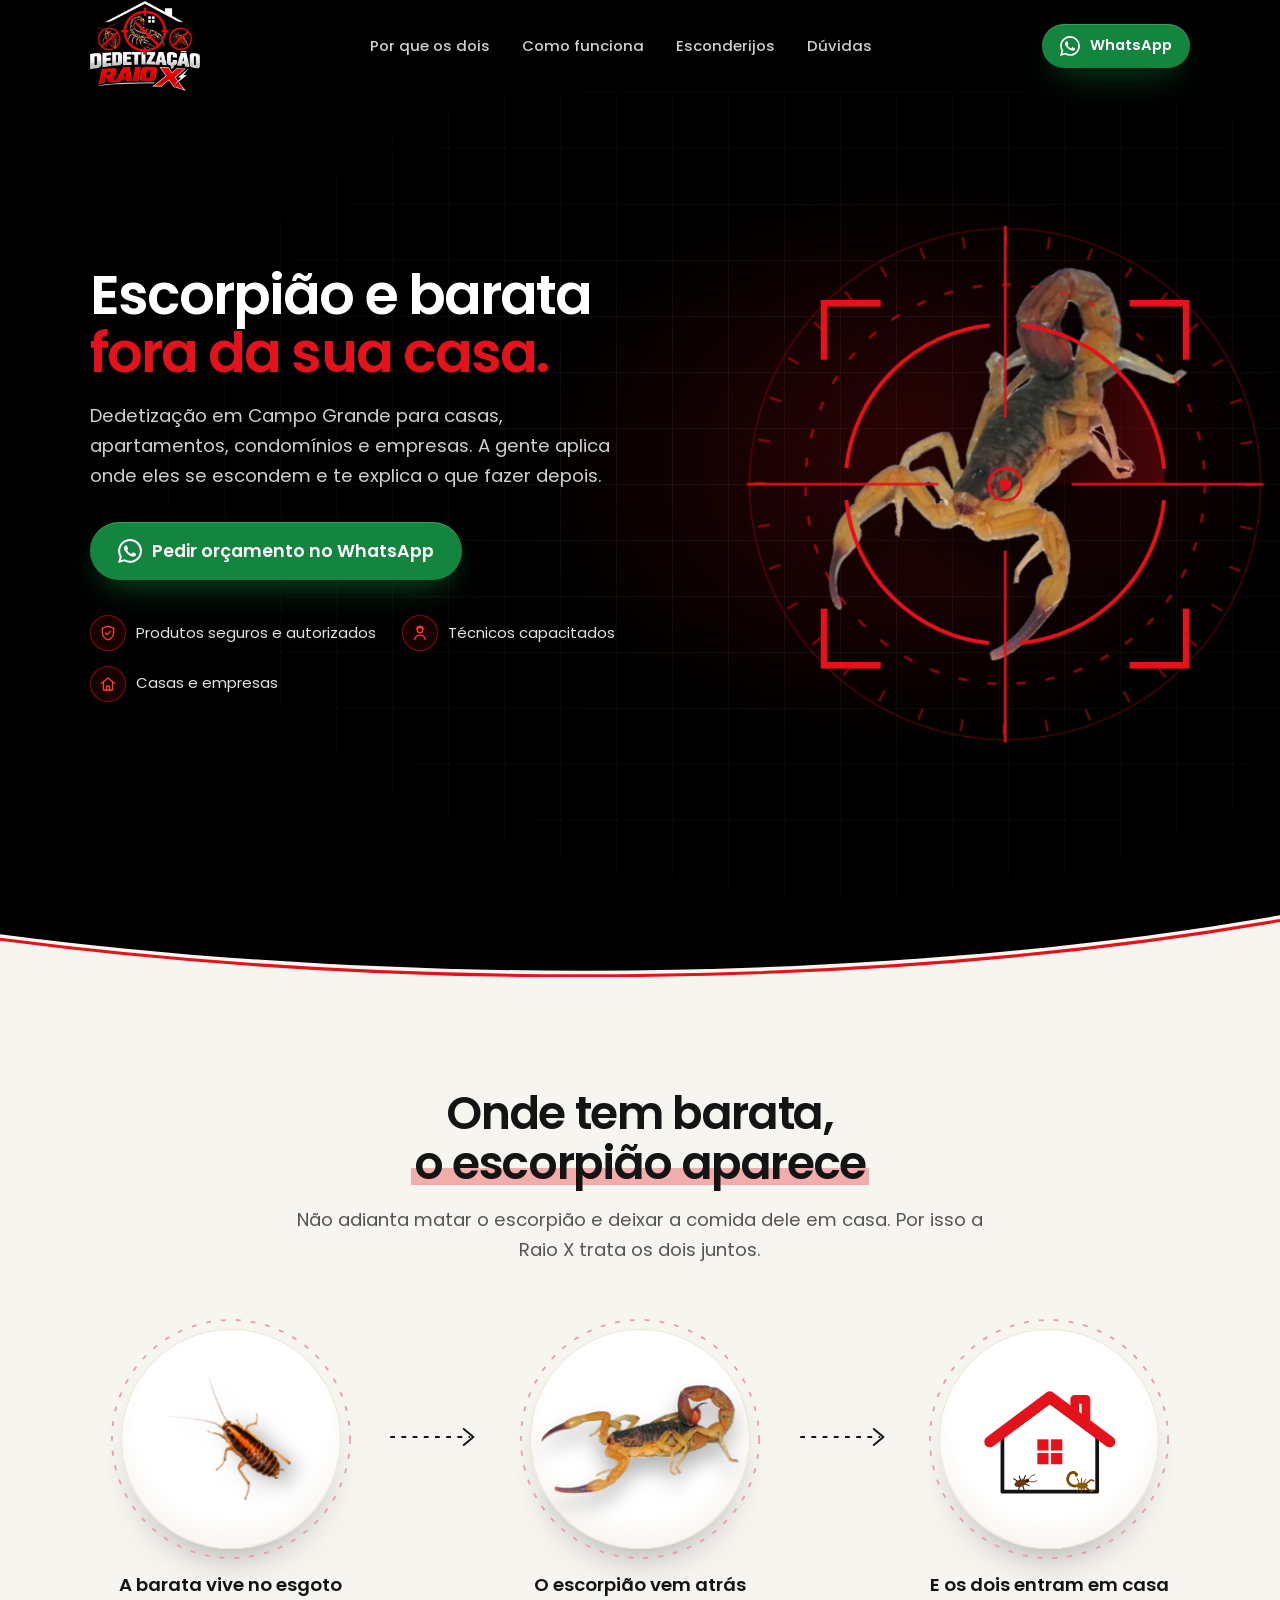
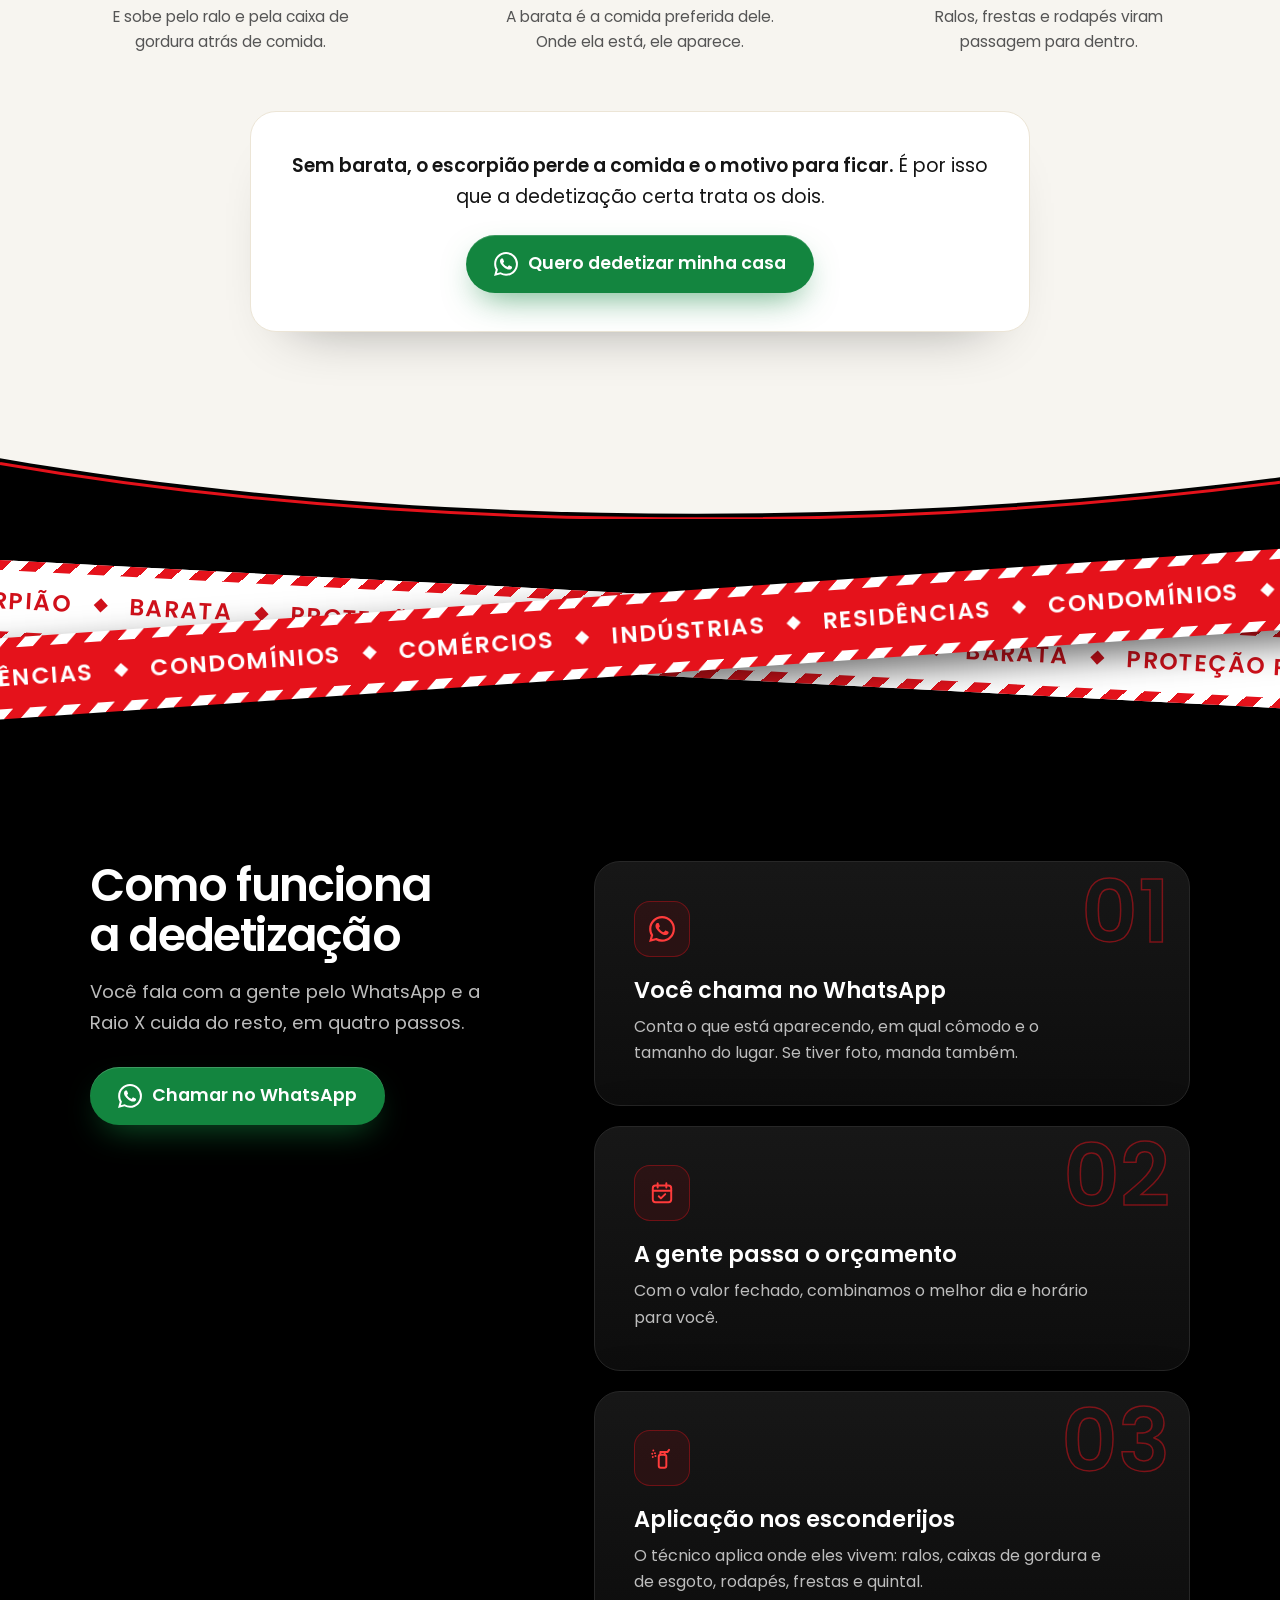
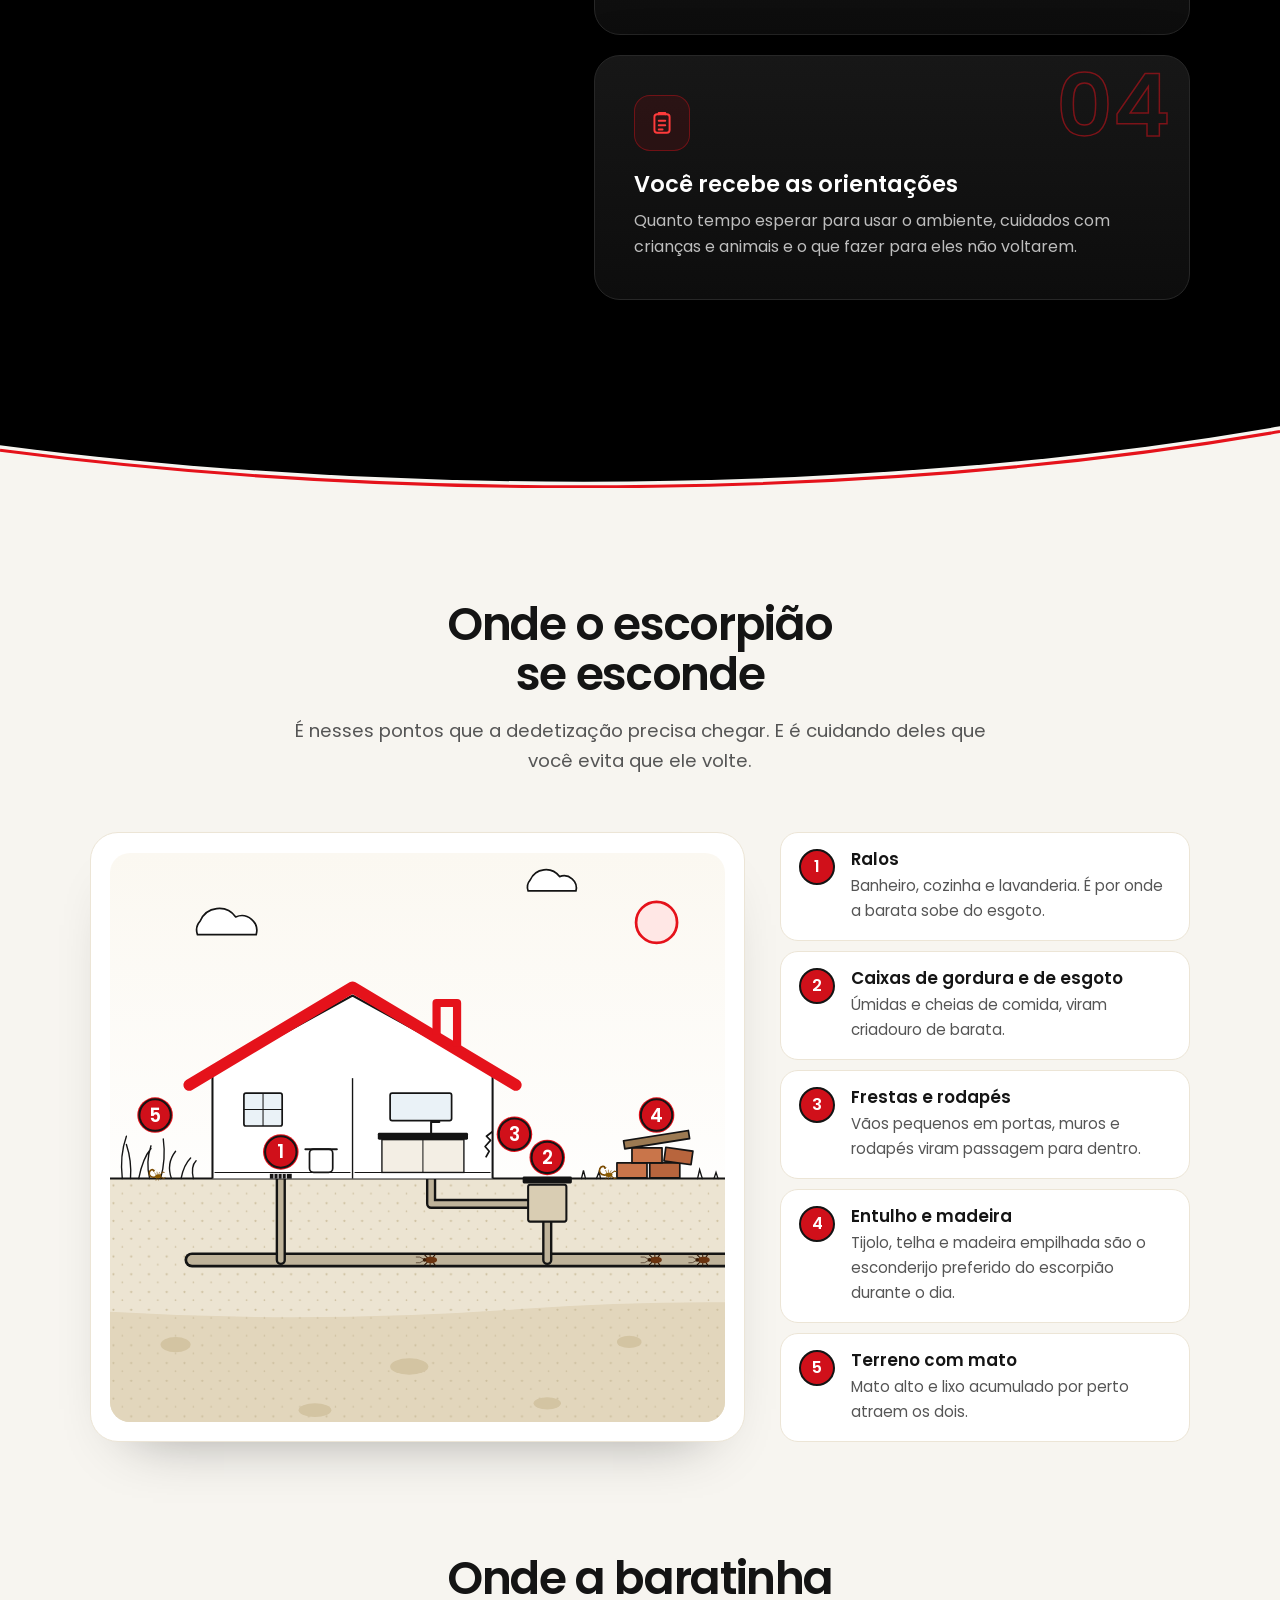
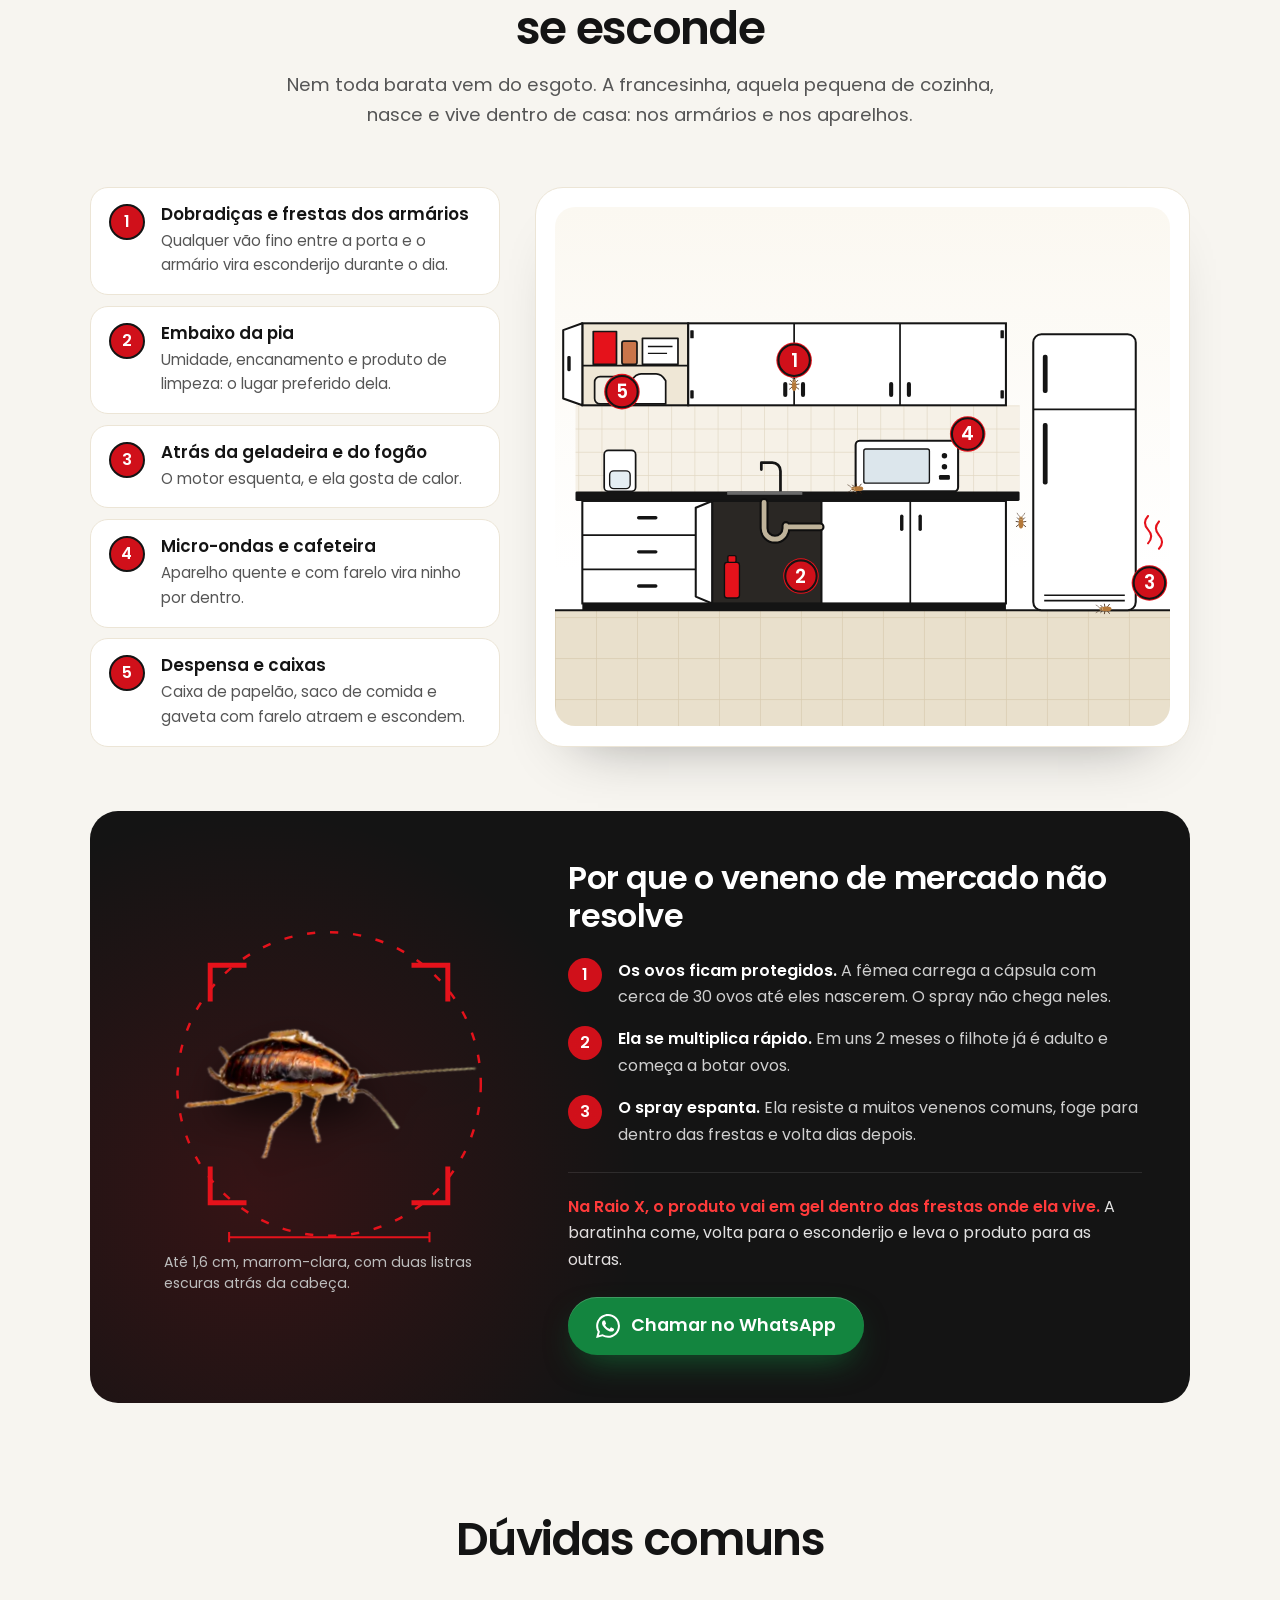
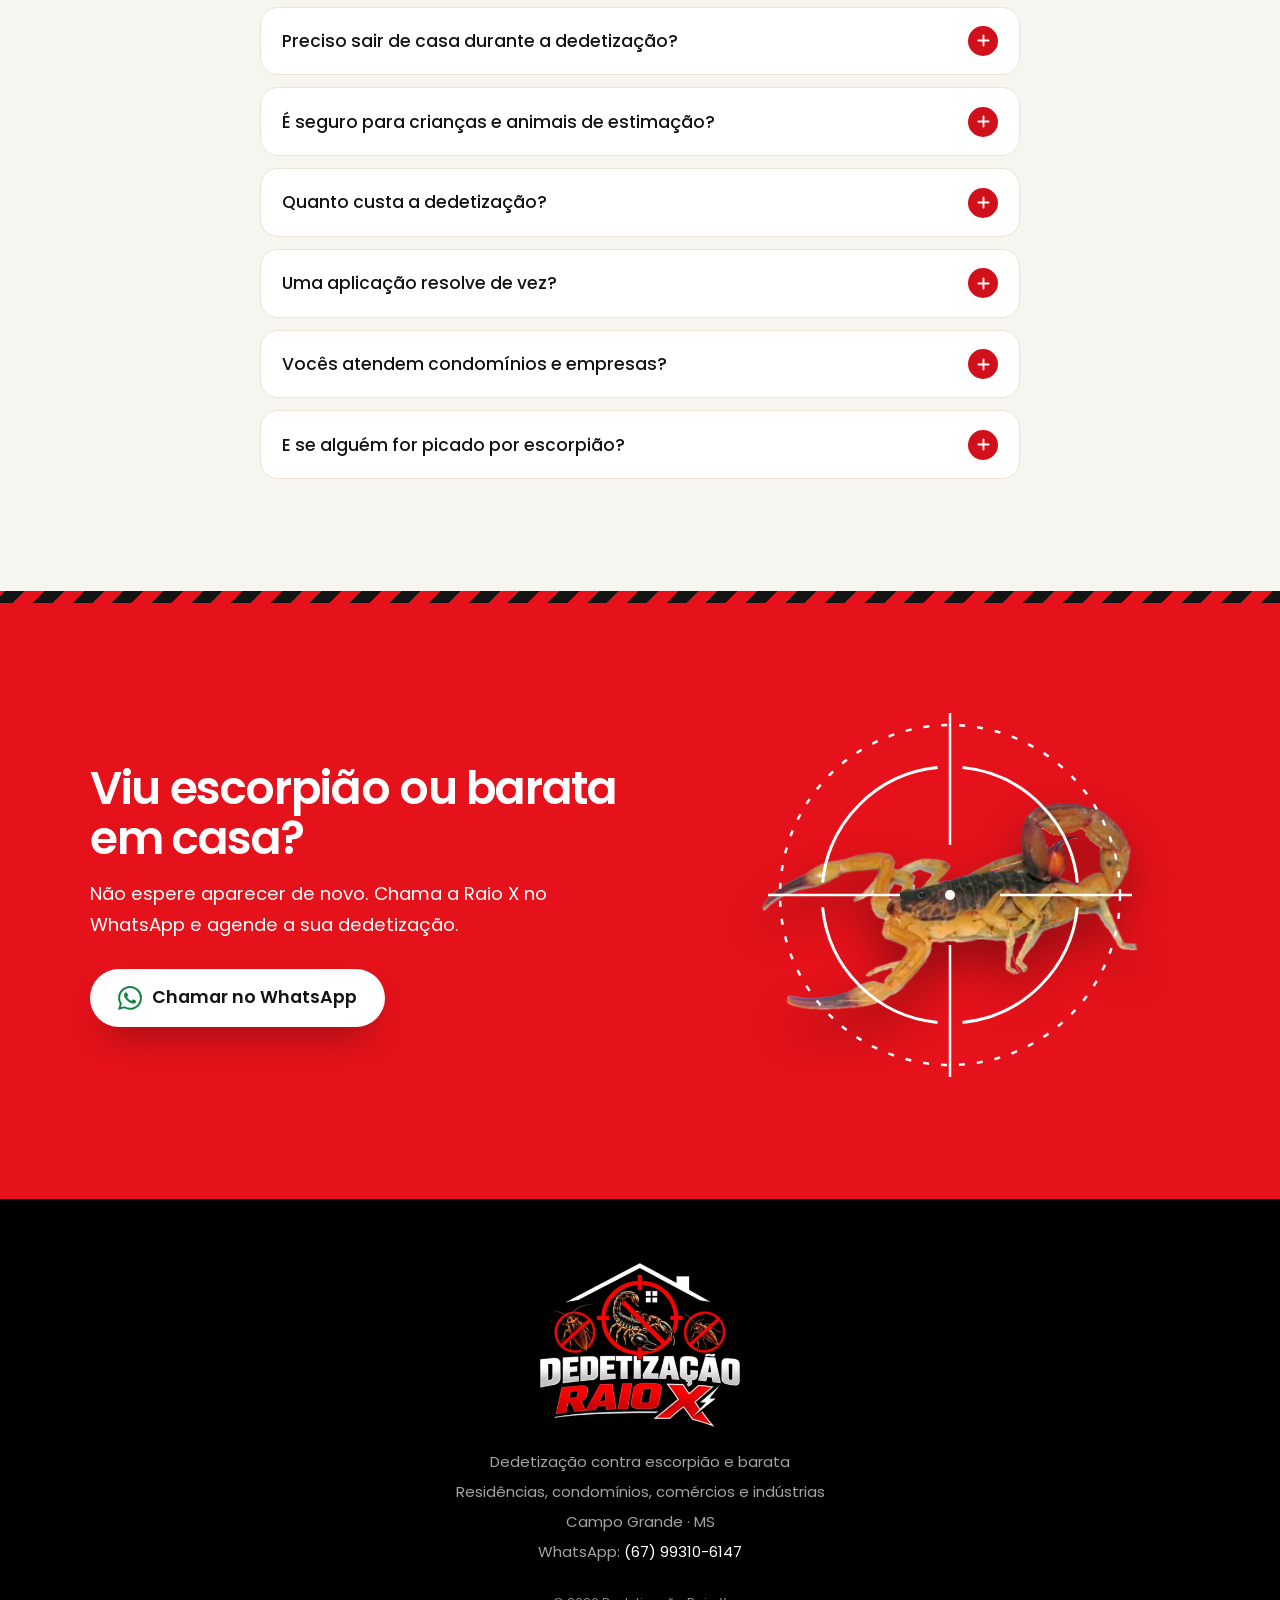
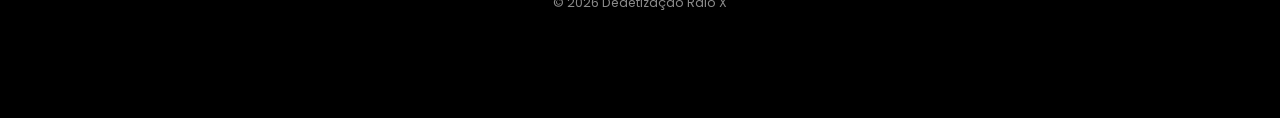
==== commit 2cd0fecb: "feat: rebrand to Dedetização Raio X (red, black and white, new logo, Campo Grande MS) Co-Authored-By" ====
--- a/index.html
+++ b/index.html
@@ -3,15 +3,15 @@
 <head>
 <meta charset="utf-8">
 <meta name="viewport" content="width=device-width,initial-scale=1,viewport-fit=cover">
-<title>Dedetização contra escorpião e barata | Dalux Dedetização</title>
-<meta name="description" content="Dedetização contra escorpião, barata e baratinha francesinha para casas, apartamentos, condomínios, comércios e indústrias. Produtos autorizados e técnicos capacitados. Peça seu orçamento pelo WhatsApp.">
+<title>Dedetização em Campo Grande contra escorpião e barata | Dedetização Raio X</title>
+<meta name="description" content="Dedetização em Campo Grande (MS) contra escorpião, barata e baratinha francesinha para casas, apartamentos, condomínios, comércios e indústrias. Produtos autorizados e técnicos capacitados. Peça seu orçamento pelo WhatsApp.">
 <meta name="theme-color" content="#000000">
 <meta property="og:type" content="website">
 <meta property="og:locale" content="pt_BR">
-<meta property="og:site_name" content="Dalux Dedetização">
-<meta property="og:title" content="Dalux Dedetização: escorpião e barata fora da sua casa">
-<meta property="og:description" content="Dedetização para casas, condomínios e empresas. Peça seu orçamento pelo WhatsApp.">
-<meta property="og:image" content="https://dalux-landing.vercel.app/assets/img/og.jpg">
+<meta property="og:site_name" content="Dedetização Raio X">
+<meta property="og:title" content="Dedetização Raio X: escorpião e barata fora da sua casa">
+<meta property="og:description" content="Dedetização em Campo Grande para casas, condomínios e empresas. Peça seu orçamento pelo WhatsApp.">
+<meta property="og:image" content="https://dalux-landing.vercel.app/assets/img/og-raiox.jpg">
 <meta property="og:image:width" content="1200">
 <meta property="og:image:height" content="630">
 <meta name="twitter:card" content="summary_large_image">
@@ -21,9 +21,9 @@
 <link rel="preload" href="assets/fonts/poppins-400.woff2" as="font" type="font/woff2" crossorigin>
 <link rel="preload" as="image" href="assets/img/esc-topo-960.webp" imagesrcset="assets/img/esc-topo-560.webp 560w, assets/img/esc-topo-960.webp 960w" imagesizes="(min-width:900px) 440px, 72vw" fetchpriority="high">
 <script>document.documentElement.classList.add('js');setTimeout(function(){if(!window.__dalux)document.documentElement.classList.add('sem-anim')},3000)</script>
-<style>@font-face{font-family:'Poppins';src:url('assets/fonts/poppins-400.woff2') format('woff2');font-weight:400;font-display:optional}@font-face{font-family:'Poppins';src:url('assets/fonts/poppins-500.woff2') format('woff2');font-weight:500;font-display:optional}@font-face{font-family:'Poppins';src:url('assets/fonts/poppins-600.woff2') format('woff2');font-weight:600;font-display:optional}@font-face{font-family:'PoppinsFB';src:local('Arial'),local('Helvetica Neue'),local('Liberation Sans');size-adjust:112.5%}:root{--preto:#000;--papel:#F7F5F0;--borda:#ECE5D6;--tinta:#141414;--tinta-2:#555;--amarelo:#FFC400;--zap:#13853F;--zap-esc:#0F6E33;--fonte:'Poppins','PoppinsFB',Arial,sans-serif;--wrap:1180px;--gut:clamp(1.25rem,5vw,2.5rem);--ease:cubic-bezier(.2,.7,.2,1);--h-topo:72px}*,*::before,*::after{box-sizing:border-box}html{-webkit-text-size-adjust:100%;scroll-behavior:smooth;scroll-padding-top:calc(var(--h-topo) + 12px)}body{margin:0;background:var(--papel);color:var(--tinta);font-family:var(--fonte);font-weight:400;font-size:1rem;line-height:1.65;-webkit-font-smoothing:antialiased;overflow-x:clip}img,svg{display:block;max-width:100%}img{height:auto}a{color:inherit}h1,h2,h3,p,ul,ol,figure{margin:0}ul,ol{padding:0;list-style:none}:focus-visible{outline:2px solid var(--amarelo);outline-offset:3px;border-radius:8px}.wrap{width:100%;max-width:var(--wrap);margin-inline:auto;padding-inline:var(--gut)}.zap{position:relative;isolation:isolate;overflow:hidden;display:inline-flex;align-items:center;justify-content:center;gap:.65rem;min-height:58px;padding:.85rem 1.75rem;border-radius:999px;background:var(--zap);color:#fff;text-decoration:none;font-weight:600;font-size:clamp(1rem,.95rem + .3vw,1.1rem);line-height:1.2;white-space:nowrap;box-shadow:0 14px 34px -12px rgba(19,133,63,.7),inset 0 1px 0 rgba(255,255,255,.18);transition:transform .35s var(--ease),box-shadow .35s var(--ease),background-color .25s}.zap::after{content:'';position:absolute;z-index:-1;top:0;bottom:0;left:-45%;width:35%;background:linear-gradient(100deg,transparent,rgba(255,255,255,.42),transparent);transform:skewX(-20deg);animation:brilho 5s ease-in-out 1.8s infinite}.zap:hover{background:var(--zap-esc);transform:translateY(-3px);box-shadow:0 22px 40px -14px rgba(19,133,63,.8),inset 0 1px 0 rgba(255,255,255,.18)}.zap:hover svg{animation:balanca .6s ease-in-out}.zap:active{transform:translateY(0) scale(.98)}.zap svg{width:24px;height:24px;flex:none}.zap--p{min-height:44px;padding:.55rem 1.1rem;font-size:.92rem}.zap--p svg{width:20px;height:20px}@keyframes brilho{0%,62%{transform:skewX(-20deg) translateX(0)}100%{transform:skewX(-20deg) translateX(480%)}}@keyframes balanca{0%,100%{transform:rotate(0)}25%{transform:rotate(-14deg)}60%{transform:rotate(10deg)}}.progresso{position:fixed;inset:0 0 auto;height:3px;z-index:60;pointer-events:none}.progresso i{display:block;height:100%;background:var(--amarelo);transform-origin:0 50%;transform:scaleX(var(--p,0))}.topo{position:sticky;top:0;z-index:50;background:#000;transition:background-color .35s,box-shadow .35s}.topo.rolou{background:rgba(0,0,0,.78);-webkit-backdrop-filter:blur(14px) saturate(140%);backdrop-filter:blur(14px) saturate(140%);box-shadow:0 1px 0 rgba(255,255,255,.08),0 12px 30px -18px rgba(0,0,0,.9)}.topo .wrap{display:flex;align-items:center;justify-content:space-between;gap:1rem;height:var(--h-topo)}.marca{display:block;width:clamp(92px,22vw,112px)}.menu{display:none}.menu a{position:relative;color:#D0D0D0;text-decoration:none;font-size:.93rem;font-weight:500;padding-block:.4rem;transition:color .25s}.menu a::after{content:'';position:absolute;left:0;right:0;bottom:0;height:2px;background:var(--amarelo);transform:scaleX(0);transform-origin:right;transition:transform .35s var(--ease)}.menu a:hover{color:#fff}.menu a:hover::after{transform:scaleX(1);transform-origin:left}.hero{position:relative;background:#000;color:#fff;overflow:hidden;padding-top:clamp(.5rem,2.5vw,2rem)}.hero-fundo{position:absolute;inset:0;pointer-events:none;background:radial-gradient(42% 46% at 72% 42%,rgba(255,196,0,.20),transparent 72%),linear-gradient(rgba(255,255,255,.05) 1px,transparent 1px) 0 0/56px 56px,linear-gradient(90deg,rgba(255,255,255,.05) 1px,transparent 1px) 0 0/56px 56px;-webkit-mask-image:radial-gradient(80% 75% at 65% 42%,#000 25%,transparent 80%);mask-image:radial-gradient(80% 75% at 65% 42%,#000 25%,transparent 80%)}.hero-grid{position:relative;display:grid;gap:clamp(.5rem,3vw,2.5rem);align-items:center}.hero h1{font-weight:600;letter-spacing:-.035em;line-height:1.04;font-size:clamp(1.8rem,calc((100vw - 2.5rem) * .108),4.6rem);animation:sobeH1 .9s var(--ease) both}.hero h1 span{display:block;color:var(--amarelo)}.hero .sub{margin-top:1.2rem;color:#CFCFCF;font-size:clamp(1rem,.96rem + .3vw,1.15rem);max-width:33rem;animation:sobe .8s var(--ease) .15s both}.acoes{margin-top:1.9rem;display:flex;flex-wrap:wrap;align-items:center;gap:1rem 1.6rem;animation:sobe .8s var(--ease) .28s both}.selos{margin-top:2.2rem;display:flex;flex-wrap:wrap;gap:.9rem 1.6rem}.selos li{display:flex;align-items:center;gap:.65rem;font-size:.93rem;color:#E2E2E2;animation:sobe .7s var(--ease) both}.selos li:nth-child(1){animation-delay:.42s}.selos li:nth-child(2){animation-delay:.5s}.selos li:nth-child(3){animation-delay:.58s}.selo-ico{display:grid;place-items:center;width:36px;height:36px;border-radius:50%;border:1px solid rgba(255,196,0,.45);background:rgba(255,196,0,.08);color:var(--amarelo)}.selo-ico svg{width:18px;height:18px}.alvo{position:relative;width:min(100%,560px);aspect-ratio:1;margin-inline:auto;--mx:0;--my:0}.cena{position:absolute;inset:0;translate:calc(var(--mx) * -16px) calc(var(--my) * -12px);transition:translate .7s var(--ease)}.slide{position:absolute;inset:0}.slide--bar{opacity:0}.roda .slide--esc{animation:cicloEsc 8s cubic-bezier(.65,0,.35,1) 1.2s infinite}.roda .slide--bar{animation:cicloBar 8s cubic-bezier(.65,0,.35,1) 1.2s infinite}.esc-w{position:absolute;left:12%;top:14%;width:76%;transform:rotate(-16deg)}.esc{width:100%;filter:drop-shadow(0 26px 28px rgba(0,0,0,.75));animation:entraEsc 1.3s var(--ease) both}.bar-w{position:absolute;left:25%;top:5%;width:50%;transform:rotate(16deg);transform-origin:50% 62%}.bar{width:100%;filter:drop-shadow(0 22px 24px rgba(0,0,0,.75))}.mira{position:absolute;overflow:visible;pointer-events:none}.mira{inset:0;width:100%;height:100%;translate:calc(var(--mx) * 6px) calc(var(--my) * 5px);transition:translate .5s var(--ease)}.mira *{transform-box:view-box;transform-origin:50% 50%}.m-caca{animation:caca 1.7s cubic-bezier(.25,.8,.25,1) .2s both}.m-deriva{animation:deriva 6s ease-in-out 2.4s infinite alternate}.m-externo{animation:gira 60s linear infinite}.m-tracos{animation:gira 32s linear infinite reverse}.m-varredura{animation:gira 3.4s linear infinite}.m-cantos{animation:trava .55s cubic-bezier(.3,1.6,.5,1) 1.5s both}.roda .m-cantos{animation:trava .55s cubic-bezier(.3,1.6,.5,1) 1.5s both,retrava 4s cubic-bezier(.3,1.4,.5,1) 4.65s infinite}.m-anel{animation:flash .9s ease-out 1.7s both}.m-pulso{animation:pulsa 1.8s ease-out 2s infinite}@keyframes sobeH1{from{transform:translateY(18px)}to{transform:none}}@keyframes sobe{from{opacity:0;transform:translateY(18px)}to{opacity:1;transform:none}}@keyframes entraEsc{from{transform:translate(9%,9%) scale(.86) rotate(12deg)}to{transform:none}}@keyframes cicloEsc{0%,41%{opacity:1;transform:none;filter:none}50%{opacity:0;transform:translateX(-46%) rotate(-16deg) scale(.82);filter:blur(5px)}50.01%,91%{opacity:0;transform:translateX(46%) rotate(16deg) scale(.82);filter:blur(5px)}100%{opacity:1;transform:none;filter:none}}@keyframes cicloBar{0%,41%{opacity:0;transform:translateX(46%) rotate(16deg) scale(.82);filter:blur(5px)}50%,91%{opacity:1;transform:none;filter:none}100%{opacity:0;transform:translateX(-46%) rotate(-16deg) scale(.82);filter:blur(5px)}}@keyframes retrava{0%{transform:none}4%{transform:scale(1.28);opacity:.4}12%,100%{transform:none;opacity:1}}@keyframes caca{0%{opacity:0;transform:translate(-80px,70px) scale(1.3)}18%{opacity:1}55%{transform:translate(16px,-12px) scale(.97)}80%{transform:translate(-4px,3px)}100%{opacity:1;transform:none}}@keyframes deriva{to{transform:translate(5px,-4px)}}@keyframes gira{to{transform:rotate(360deg)}}@keyframes trava{from{opacity:0;transform:scale(1.5)}to{opacity:1;transform:none}}@keyframes flash{0%{stroke-width:3}30%{stroke-width:10;opacity:.6}100%{stroke-width:3;opacity:1}}@keyframes pulsa{from{transform:scale(1);opacity:1}to{transform:scale(3.4);opacity:0}}.curva{display:block;width:100%;height:clamp(42px,6vw,86px);background:var(--para);margin-top:-1px}.hero .curva{margin-top:clamp(2rem,5vw,3.5rem)}.curva .traco{fill:none;stroke:var(--amarelo);stroke-width:3;vector-effect:non-scaling-stroke}.curva--vira{transform:scaleX(-1)}.secao{padding-block:clamp(4rem,9vw,7rem)}.clara{background:var(--papel)}.escura{background:#000;color:#fff}.secao h2,.final h2{font-weight:600;letter-spacing:-.03em;line-height:1.1;font-size:clamp(1.8rem,calc((100vw - 2.5rem) * .082),3.3rem)}.titulo-centro{text-align:center;max-width:46rem;margin-inline:auto}.lead{margin-top:1rem;color:var(--tinta-2);font-size:clamp(1rem,.96rem + .3vw,1.15rem)}.escura .lead{color:#BDBDBD}.sublinha{display:inline-block;background:linear-gradient(rgba(255,196,0,.8),rgba(255,196,0,.8)) no-repeat 0 88%/0% 34%;padding-inline:.06em;transition:background-size 1.1s var(--ease) .45s}.on .sublinha,.sem-anim .sublinha{background-size:100% 34%}.cadeia{margin-top:clamp(2.5rem,6vw,4rem);display:grid;justify-items:center;gap:1.2rem;text-align:center}.no{max-width:290px}.no-img{position:relative;width:190px;aspect-ratio:1;margin-inline:auto;display:grid;place-items:center;border-radius:50%;background:radial-gradient(circle at 50% 42%,#fff 0 56%,#F0EADD 100%);box-shadow:inset 0 0 0 1px var(--borda),0 26px 44px -26px rgba(0,0,0,.4);transition:transform .45s var(--ease)}.no:hover .no-img{transform:translateY(-6px) rotate(-2deg)}.no-anel{position:absolute;inset:-14px;width:calc(100% + 28px);max-width:none;color:#C7B68A;animation:gira 40s linear infinite}.no-barata{width:42%;transform:rotate(-62deg);filter:drop-shadow(0 12px 10px rgba(0,0,0,.3))}.no-escorp{width:90%;filter:drop-shadow(0 12px 10px rgba(0,0,0,.3))}.no-casa{width:68%}.no h3{margin-top:1.5rem;font-weight:600;font-size:1.15rem;line-height:1.3}.no p{margin-top:.4rem;color:var(--tinta-2);font-size:.97rem}.seta svg{width:72px;height:auto;transform:rotate(90deg);overflow:visible}.seta-linha{fill:none;stroke:var(--tinta);stroke-width:2.5;stroke-dasharray:6 8;animation:flui 1s linear infinite}.seta-ponta{fill:none;stroke:var(--tinta);stroke-width:2.5;stroke-linecap:round;stroke-linejoin:round}@keyframes flui{to{stroke-dashoffset:-28}}.conclusao{margin:clamp(2.5rem,6vw,3.5rem) auto 0;max-width:780px;text-align:center;background:#fff;border:1px solid var(--borda);border-radius:26px;padding:clamp(1.6rem,4vw,2.4rem);box-shadow:0 30px 60px -42px rgba(0,0,0,.45)}.conclusao p{font-size:clamp(1.02rem,.98rem + .3vw,1.18rem)}.conclusao .zap{margin-top:1.4rem}.fitas{position:relative;background:#000;height:clamp(150px,19vw,230px);overflow:hidden;margin-top:-1px}.fita{position:absolute;left:-6%;width:112%;top:50%;background:var(--amarelo);color:#111;padding-block:calc(10px + .7rem);box-shadow:0 14px 34px rgba(0,0,0,.55)}.fita::before,.fita::after{content:'';position:absolute;left:0;right:0;height:10px;background:repeating-linear-gradient(-45deg,#111 0 12px,var(--amarelo) 12px 24px)}.fita::before{top:0}.fita::after{bottom:0}.fita--1{z-index:2;transform:translateY(-50%) rotate(-4deg)}.fita--2{background:#FFD447;transform:translateY(-50%) rotate(3deg)}.fita--2::before,.fita--2::after{background:repeating-linear-gradient(-45deg,#111 0 12px,#FFD447 12px 24px)}.trilho{display:flex;width:max-content;animation:corre 32s linear infinite}.fita--2 .trilho{animation-duration:40s;animation-direction:reverse}.grupo{display:flex;align-items:center;gap:1.5rem;padding-right:1.5rem}.grupo span{font-weight:600;text-transform:uppercase;letter-spacing:.06em;font-size:clamp(1rem,.8rem + 1vw,1.45rem);white-space:nowrap}.grupo i{display:block;width:10px;height:10px;background:#111;transform:rotate(45deg)}@keyframes corre{to{transform:translateX(-50%)}}.passos-grid{display:grid;gap:2.5rem}.passos-topo{text-align:center}.pilha{display:grid;gap:1.25rem}.cartao{position:sticky;top:calc(var(--h-topo) + 18px + var(--i) * 16px);overflow:hidden;background:linear-gradient(180deg,#171717,#0D0D0D);border:1px solid #272727;border-radius:26px;padding:clamp(1.6rem,4vw,2.4rem);min-height:230px;text-align:center;box-shadow:0 -20px 40px -22px rgba(0,0,0,.9);transition:border-color .35s}.cartao:hover{border-color:rgba(255,196,0,.5)}.c-num{position:absolute;right:1.2rem;top:.4rem;font-weight:600;font-size:clamp(3.4rem,9vw,5.4rem);line-height:1;color:transparent;-webkit-text-stroke:1.5px rgba(255,196,0,.5)}.c-ico{display:grid;place-items:center;width:56px;height:56px;margin-inline:auto;border-radius:16px;background:rgba(255,196,0,.1);border:1px solid rgba(255,196,0,.38);color:var(--amarelo)}.c-ico svg{width:26px;height:26px}.cartao h3{margin-top:1.2rem;font-weight:600;font-size:clamp(1.15rem,1.05rem + .5vw,1.4rem);line-height:1.3}.cartao p{margin:.55rem auto 0;color:#BDBDBD;max-width:30rem}.so-desk{display:none}.so-mob{justify-self:center}.passos-topo .zap{margin-top:1.8rem}.mapa{margin-top:clamp(2rem,5vw,3.5rem);display:grid;gap:1.5rem;align-items:center}.mapa-fig{background:#fff;border:1px solid var(--borda);border-radius:28px;padding:clamp(.6rem,1.6vw,1.2rem);box-shadow:0 30px 60px -42px rgba(0,0,0,.45)}.casa-svg{width:100%;height:auto;border-radius:20px;background:linear-gradient(#FBF8F1,#fff 70%)}.hs{cursor:pointer}.hs-bola{fill:var(--amarelo);stroke:var(--tinta);stroke-width:3;transform-box:fill-box;transform-origin:center;transition:transform .3s var(--ease),fill .3s}.hs text{font:600 27px var(--fonte);fill:var(--tinta);text-anchor:middle;pointer-events:none;transition:fill .3s}.hs-pulso{fill:var(--amarelo);transform-box:fill-box;transform-origin:center;animation:pulsaHs 2.2s ease-out infinite}.hs:nth-of-type(2) .hs-pulso{animation-delay:.4s}.hs:nth-of-type(3) .hs-pulso{animation-delay:.8s}.hs:nth-of-type(4) .hs-pulso{animation-delay:1.2s}.hs:nth-of-type(5) .hs-pulso{animation-delay:1.6s}.hs.ativo .hs-bola{fill:var(--tinta);transform:scale(1.2)}.hs.ativo text{fill:var(--amarelo)}@keyframes pulsaHs{from{transform:scale(.8);opacity:.7}to{transform:scale(2.1);opacity:0}}.mapa-lista{display:grid;gap:.65rem}.mapa-lista li{display:flex;gap:1rem;align-items:flex-start;padding:1rem 1.1rem;border-radius:18px;background:#fff;border:1px solid var(--borda);cursor:pointer;outline:none;transition:border-color .3s,box-shadow .3s,translate .3s var(--ease)}.mapa-lista li:hover,.mapa-lista li.ativo,.mapa-lista li:focus-visible{border-color:var(--tinta);translate:6px 0;box-shadow:0 16px 30px -22px rgba(0,0,0,.5)}.mapa-lista .n{flex:none;display:grid;place-items:center;width:36px;height:36px;border-radius:50%;background:var(--amarelo);border:2px solid var(--tinta);font-weight:600;line-height:1}.mapa-lista h3{font-weight:600;font-size:1.05rem;line-height:1.3}.mapa-lista p{margin-top:.2rem;font-size:.94rem;color:var(--tinta-2)}.baratinha{padding-top:0}.ficha{position:relative;overflow:hidden;margin-top:clamp(2.5rem,6vw,4rem);display:grid;gap:1.6rem;align-items:center;text-align:center;background:var(--tinta);color:#fff;border-radius:28px;padding:clamp(1.6rem,4vw,3rem)}.ficha::before{content:'';position:absolute;inset:auto auto -30% -20%;width:70%;aspect-ratio:1;background:radial-gradient(closest-side,rgba(255,196,0,.16),transparent);pointer-events:none}.ficha-foto{position:relative;width:min(100%,330px);margin-inline:auto}.ficha-foto img{position:relative;width:90%;margin:30.9% auto 30.9%;transform:rotate(-10deg);filter:drop-shadow(0 18px 18px rgba(0,0,0,.65))}.ficha-anel{position:absolute;top:0;left:0;width:100%;height:auto}.fa-giro{transform-box:view-box;transform-origin:50% 50%;animation:gira 40s linear infinite}.ficha-foto figcaption{position:relative;margin-top:-6%;font-size:.88rem;color:#BDBDBD;line-height:1.5}.ficha-foto figcaption svg{width:62%;height:auto;margin:0 auto .5rem}.ficha-txt h3{font-weight:600;letter-spacing:-.02em;line-height:1.2;font-size:clamp(1.4rem,1.1rem + 1.2vw,2rem)}.motivos{margin-top:1.4rem;display:grid;gap:1rem;counter-reset:m;text-align:left}.motivos li{display:flex;gap:1rem;align-items:flex-start;counter-increment:m;color:#CFCFCF}.motivos li::before{content:counter(m);flex:none;display:grid;place-items:center;width:34px;height:34px;border-radius:50%;background:var(--amarelo);color:var(--tinta);font-weight:600}.motivos b{color:#fff;font-weight:600}.ficha-dalux{margin-top:1.5rem;padding-top:1.3rem;border-top:1px solid #2C2C2C;color:#E2E2E2}.ficha-dalux b{color:var(--amarelo);font-weight:600}.ficha .zap{margin-top:1.5rem}.faq-sec{padding-top:0}.faq{max-width:840px}.faq h2{text-align:center}.faq-lista{margin-top:clamp(1.8rem,4vw,2.6rem);display:grid;gap:.75rem}.faq details{background:#fff;border:1px solid var(--borda);border-radius:18px;transition:border-color .3s,box-shadow .3s}.faq details[open]{border-color:var(--tinta);box-shadow:0 18px 40px -30px rgba(0,0,0,.5)}.faq summary{list-style:none;cursor:pointer;display:flex;justify-content:space-between;align-items:center;gap:1rem;padding:1.15rem 1.3rem;font-weight:500;font-size:clamp(1rem,.97rem + .2vw,1.08rem);line-height:1.4}.faq summary::-webkit-details-marker{display:none}.faq summary::after{content:'';flex:none;width:30px;height:30px;border-radius:50%;background:var(--amarelo) url("data:image/svg+xml,%3Csvg xmlns='http://www.w3.org/2000/svg' viewBox='0 0 14 14'%3E%3Cpath d='M7 1.5v11M1.5 7h11' stroke='%23141414' stroke-width='2' stroke-linecap='round'/%3E%3C/svg%3E") center/13px no-repeat;transition:transform .35s var(--ease)}.faq details[open] summary::after{transform:rotate(135deg)}.faq details p{padding:0 1.3rem 1.25rem;color:var(--tinta-2)}.faq details[open] p{animation:sobe .45s var(--ease)}.final{position:relative;overflow:hidden;background:var(--amarelo);color:var(--tinta);padding-block:clamp(4rem,9vw,6.5rem)}.final::before{content:'';position:absolute;inset:0 0 auto;height:12px;background:repeating-linear-gradient(-45deg,var(--tinta) 0 14px,transparent 14px 28px)}.final-grid{display:grid;gap:2rem;align-items:center;text-align:center}.final-txt p{margin:1rem auto 0;max-width:32rem;font-size:clamp(1rem,.96rem + .3vw,1.15rem)}.final-txt .zap{margin-top:1.8rem}.final-alvo{position:relative;width:min(78vw,400px);aspect-ratio:1;margin-inline:auto}.final-alvo img{position:absolute;left:3%;top:27%;width:94%;filter:drop-shadow(0 22px 22px rgba(0,0,0,.35))}.final-alvo svg{position:absolute;inset:0;width:100%;height:100%}.f-anel{transform-box:view-box;transform-origin:50% 50%;animation:gira 36s linear infinite}.rodape{background:#000;color:#A3A3A3;text-align:center;padding-block:clamp(2.8rem,6vw,4rem) 6.5rem;font-size:.93rem}.rodape img{width:200px;margin:0 auto}.rodape .linhas{margin-top:1.4rem}.rodape p + p{margin-top:.35rem}.rodape a{color:#fff;text-decoration:none}.rodape small{display:block;margin-top:1.8rem;font-size:.78rem;color:#8A8A8A}.rodape small a{color:#A3A3A3;text-decoration:underline}.flutua{position:fixed;right:max(16px,env(safe-area-inset-right));bottom:max(16px,env(safe-area-inset-bottom));z-index:40;display:grid;place-items:center;width:60px;height:60px;border-radius:50%;background:var(--zap);color:#fff;box-shadow:0 10px 28px -8px rgba(0,0,0,.6);transition:transform .3s var(--ease),background-color .25s}.flutua::before{content:'';position:absolute;inset:0;z-index:-1;border-radius:50%;background:var(--zap);animation:onda 2.4s ease-out infinite}.flutua:hover{background:var(--zap-esc);transform:scale(1.08)}.js .flutua{opacity:0;transform:translateY(24px) scale(.7);pointer-events:none;transition:opacity .4s var(--ease),transform .5s cubic-bezier(.3,1.5,.5,1),background-color .25s}.js.fab .flutua,.sem-anim .flutua{opacity:1;transform:none;pointer-events:auto}.js.fab .flutua:hover{transform:scale(1.08)}.flutua svg{width:32px;height:32px}@keyframes onda{from{transform:scale(1);opacity:.55}to{transform:scale(1.75);opacity:0}}.js .rv{opacity:0;transform:translateY(34px);filter:blur(6px);transition:opacity .9s var(--ease),transform .9s var(--ease),filter .9s var(--ease);transition-delay:calc(var(--d,0) * 110ms)}.js .rv.on,.sem-anim .rv{opacity:1;transform:none;filter:none}.pausa,.pausa *,.pausa *::before,.pausa *::after{animation-play-state:paused!important}@media (max-width:899px){.hero-grid{text-align:center}.alvo{order:-1;width:min(88vw,420px)}.hero .sub{margin-inline:auto}.acoes{justify-content:center}.selos{justify-content:center}}@media (max-width:420px){.zap{padding-inline:1.15rem;gap:.5rem;font-size:.95rem}.zap svg{width:22px;height:22px}}@media (max-width:359px){.zap{white-space:normal;text-align:center}}@media (min-width:640px){.mapa-lista{grid-template-columns:1fr 1fr}.mapa-lista li:last-child{grid-column:1/-1}}@media (min-width:900px){:root{--h-topo:84px}.hero-grid{grid-template-columns:1.15fr .85fr;min-height:min(720px,calc(100svh - var(--h-topo) - 80px))}.hero h1{font-size:clamp(2.6rem,.9rem + 3.2vw,4rem)}.alvo{width:min(560px,118%);justify-self:end;margin-right:-10%}.secao h2,.final h2{font-size:clamp(2.4rem,1.4rem + 1.8vw,3.3rem)}.cadeia{grid-template-columns:1fr auto 1fr auto 1fr;align-items:start;gap:1rem}.no-img{width:220px}.seta{margin-top:92px}.seta svg{width:96px;transform:none}.passos-grid{grid-template-columns:.85fr 1.15fr;align-items:start;gap:4rem}.passos-topo{position:sticky;top:calc(var(--h-topo) + 60px);text-align:left}.cartao{text-align:left}.c-ico{margin-inline:0}.cartao p{margin-inline:0}.so-desk{display:inline-flex}.so-mob{display:none}.mapa{grid-template-columns:1.6fr 1fr;gap:2.2rem;align-items:stretch}.mapa--inv{grid-template-columns:1fr 1.6fr}.mapa--inv .mapa-fig{order:2}.casa-svg{height:100%}.ficha{grid-template-columns:.8fr 1.2fr;text-align:left;gap:3rem}.mapa-lista{grid-template-columns:1fr}.mapa-lista li:last-child{grid-column:auto}.final-grid{grid-template-columns:1.1fr .9fr;text-align:left}.final-txt p{margin-inline:0}}@media (min-width:1040px){.menu{display:flex;gap:2rem}}@media (prefers-reduced-motion:reduce){html{scroll-behavior:auto}*,*::before,*::after{animation:none!important;transition:none!important}.js .rv{opacity:1;transform:none;filter:none}.sublinha{background-size:100% 34%}}</style>
+<style>@font-face{font-family:'Poppins';src:url('assets/fonts/poppins-400.woff2') format('woff2');font-weight:400;font-display:optional}@font-face{font-family:'Poppins';src:url('assets/fonts/poppins-500.woff2') format('woff2');font-weight:500;font-display:optional}@font-face{font-family:'Poppins';src:url('assets/fonts/poppins-600.woff2') format('woff2');font-weight:600;font-display:optional}@font-face{font-family:'PoppinsFB';src:local('Arial'),local('Helvetica Neue'),local('Liberation Sans');size-adjust:112.5%}:root{--preto:#000;--papel:#F7F5F0;--borda:#ECE5D6;--tinta:#141414;--tinta-2:#555;--vermelho:#E5121B;--vermelho-claro:#FF3B3B;--vermelho-escuro:#D0101A;--zap:#13853F;--zap-esc:#0F6E33;--fonte:'Poppins','PoppinsFB',Arial,sans-serif;--wrap:1180px;--gut:clamp(1.25rem,5vw,2.5rem);--ease:cubic-bezier(.2,.7,.2,1);--h-topo:72px}*,*::before,*::after{box-sizing:border-box}html{-webkit-text-size-adjust:100%;scroll-behavior:smooth;scroll-padding-top:calc(var(--h-topo) + 12px)}body{margin:0;background:var(--papel);color:var(--tinta);font-family:var(--fonte);font-weight:400;font-size:1rem;line-height:1.65;-webkit-font-smoothing:antialiased;overflow-x:clip}img,svg{display:block;max-width:100%}img{height:auto}a{color:inherit}h1,h2,h3,p,ul,ol,figure{margin:0}ul,ol{padding:0;list-style:none}:focus-visible{outline:2px solid var(--vermelho-claro);outline-offset:3px;border-radius:8px}.wrap{width:100%;max-width:var(--wrap);margin-inline:auto;padding-inline:var(--gut)}.zap{position:relative;isolation:isolate;overflow:hidden;display:inline-flex;align-items:center;justify-content:center;gap:.65rem;min-height:58px;padding:.85rem 1.75rem;border-radius:999px;background:var(--zap);color:#fff;text-decoration:none;font-weight:600;font-size:clamp(1rem,.95rem + .3vw,1.1rem);line-height:1.2;white-space:nowrap;box-shadow:0 14px 34px -12px rgba(19,133,63,.7),inset 0 1px 0 rgba(255,255,255,.18);transition:transform .35s var(--ease),box-shadow .35s var(--ease),background-color .25s}.zap::after{content:'';position:absolute;z-index:-1;top:0;bottom:0;left:-45%;width:35%;background:linear-gradient(100deg,transparent,rgba(255,255,255,.42),transparent);transform:skewX(-20deg);animation:brilho 5s ease-in-out 1.8s infinite}.zap:hover{background:var(--zap-esc);transform:translateY(-3px);box-shadow:0 22px 40px -14px rgba(19,133,63,.8),inset 0 1px 0 rgba(255,255,255,.18)}.zap:hover svg{animation:balanca .6s ease-in-out}.zap:active{transform:translateY(0) scale(.98)}.zap svg{width:24px;height:24px;flex:none}.zap--p{min-height:44px;padding:.55rem 1.1rem;font-size:.92rem}.zap--p svg{width:20px;height:20px}@keyframes brilho{0%,62%{transform:skewX(-20deg) translateX(0)}100%{transform:skewX(-20deg) translateX(480%)}}@keyframes balanca{0%,100%{transform:rotate(0)}25%{transform:rotate(-14deg)}60%{transform:rotate(10deg)}}.progresso{position:fixed;inset:0 0 auto;height:3px;z-index:60;pointer-events:none}.progresso i{display:block;height:100%;background:var(--vermelho);transform-origin:0 50%;transform:scaleX(var(--p,0))}.topo{position:sticky;top:0;z-index:50;background:#000;transition:background-color .35s,box-shadow .35s}.topo.rolou{background:rgba(0,0,0,.78);-webkit-backdrop-filter:blur(14px) saturate(140%);backdrop-filter:blur(14px) saturate(140%);box-shadow:0 1px 0 rgba(255,255,255,.08),0 12px 30px -18px rgba(0,0,0,.9)}.topo .wrap{display:flex;align-items:center;justify-content:space-between;gap:1rem;height:var(--h-topo)}.marca{display:block;width:clamp(78px,21vw,96px)}.menu{display:none}.menu a{position:relative;color:#D0D0D0;text-decoration:none;font-size:.93rem;font-weight:500;padding-block:.4rem;transition:color .25s}.menu a::after{content:'';position:absolute;left:0;right:0;bottom:0;height:2px;background:var(--vermelho);transform:scaleX(0);transform-origin:right;transition:transform .35s var(--ease)}.menu a:hover{color:#fff}.menu a:hover::after{transform:scaleX(1);transform-origin:left}.hero{position:relative;background:#000;color:#fff;overflow:hidden;padding-top:clamp(.5rem,2.5vw,2rem)}.hero-fundo{position:absolute;inset:0;pointer-events:none;background:radial-gradient(42% 46% at 72% 42%,rgba(229,18,27,.20),transparent 72%),linear-gradient(rgba(255,255,255,.05) 1px,transparent 1px) 0 0/56px 56px,linear-gradient(90deg,rgba(255,255,255,.05) 1px,transparent 1px) 0 0/56px 56px;-webkit-mask-image:radial-gradient(80% 75% at 65% 42%,#000 25%,transparent 80%);mask-image:radial-gradient(80% 75% at 65% 42%,#000 25%,transparent 80%)}.hero-grid{position:relative;display:grid;gap:clamp(.5rem,3vw,2.5rem);align-items:center}.hero h1{font-weight:600;letter-spacing:-.035em;line-height:1.04;font-size:clamp(1.8rem,calc((100vw - 2.5rem) * .108),4.6rem);animation:sobeH1 .9s var(--ease) both}.hero h1 span{display:block;color:var(--vermelho)}.hero .sub{margin-top:1.2rem;color:#CFCFCF;font-size:clamp(1rem,.96rem + .3vw,1.15rem);max-width:33rem;animation:sobe .8s var(--ease) .15s both}.acoes{margin-top:1.9rem;display:flex;flex-wrap:wrap;align-items:center;gap:1rem 1.6rem;animation:sobe .8s var(--ease) .28s both}.selos{margin-top:2.2rem;display:flex;flex-wrap:wrap;gap:.9rem 1.6rem}.selos li{display:flex;align-items:center;gap:.65rem;font-size:.93rem;color:#E2E2E2;animation:sobe .7s var(--ease) both}.selos li:nth-child(1){animation-delay:.42s}.selos li:nth-child(2){animation-delay:.5s}.selos li:nth-child(3){animation-delay:.58s}.selo-ico{display:grid;place-items:center;width:36px;height:36px;border-radius:50%;border:1px solid rgba(229,18,27,.55);background:rgba(229,18,27,.1);color:var(--vermelho-claro)}.selo-ico svg{width:18px;height:18px}.alvo{position:relative;width:min(100%,560px);aspect-ratio:1;margin-inline:auto;--mx:0;--my:0}.cena{position:absolute;inset:0;translate:calc(var(--mx) * -16px) calc(var(--my) * -12px);transition:translate .7s var(--ease)}.slide{position:absolute;inset:0}.slide--bar{opacity:0}.roda .slide--esc{animation:cicloEsc 8s cubic-bezier(.65,0,.35,1) 1.2s infinite}.roda .slide--bar{animation:cicloBar 8s cubic-bezier(.65,0,.35,1) 1.2s infinite}.esc-w{position:absolute;left:12%;top:14%;width:76%;transform:rotate(-16deg)}.esc{width:100%;filter:drop-shadow(0 26px 28px rgba(0,0,0,.75));animation:entraEsc 1.3s var(--ease) both}.bar-w{position:absolute;left:25%;top:5%;width:50%;transform:rotate(16deg);transform-origin:50% 62%}.bar{width:100%;filter:drop-shadow(0 22px 24px rgba(0,0,0,.75))}.mira{position:absolute;overflow:visible;pointer-events:none}.mira{inset:0;width:100%;height:100%;translate:calc(var(--mx) * 6px) calc(var(--my) * 5px);transition:translate .5s var(--ease)}.mira *{transform-box:view-box;transform-origin:50% 50%}.m-caca{animation:caca 1.7s cubic-bezier(.25,.8,.25,1) .2s both}.m-deriva{animation:deriva 6s ease-in-out 2.4s infinite alternate}.m-externo{animation:gira 60s linear infinite}.m-tracos{animation:gira 32s linear infinite reverse}.m-varredura{animation:gira 3.4s linear infinite}.m-cantos{animation:trava .55s cubic-bezier(.3,1.6,.5,1) 1.5s both}.roda .m-cantos{animation:trava .55s cubic-bezier(.3,1.6,.5,1) 1.5s both,retrava 4s cubic-bezier(.3,1.4,.5,1) 4.65s infinite}.m-anel{animation:flash .9s ease-out 1.7s both}.m-pulso{animation:pulsa 1.8s ease-out 2s infinite}@keyframes sobeH1{from{transform:translateY(18px)}to{transform:none}}@keyframes sobe{from{opacity:0;transform:translateY(18px)}to{opacity:1;transform:none}}@keyframes entraEsc{from{transform:translate(9%,9%) scale(.86) rotate(12deg)}to{transform:none}}@keyframes cicloEsc{0%,41%{opacity:1;transform:none;filter:none}50%{opacity:0;transform:translateX(-46%) rotate(-16deg) scale(.82);filter:blur(5px)}50.01%,91%{opacity:0;transform:translateX(46%) rotate(16deg) scale(.82);filter:blur(5px)}100%{opacity:1;transform:none;filter:none}}@keyframes cicloBar{0%,41%{opacity:0;transform:translateX(46%) rotate(16deg) scale(.82);filter:blur(5px)}50%,91%{opacity:1;transform:none;filter:none}100%{opacity:0;transform:translateX(-46%) rotate(-16deg) scale(.82);filter:blur(5px)}}@keyframes retrava{0%{transform:none}4%{transform:scale(1.28);opacity:.4}12%,100%{transform:none;opacity:1}}@keyframes caca{0%{opacity:0;transform:translate(-80px,70px) scale(1.3)}18%{opacity:1}55%{transform:translate(16px,-12px) scale(.97)}80%{transform:translate(-4px,3px)}100%{opacity:1;transform:none}}@keyframes deriva{to{transform:translate(5px,-4px)}}@keyframes gira{to{transform:rotate(360deg)}}@keyframes trava{from{opacity:0;transform:scale(1.5)}to{opacity:1;transform:none}}@keyframes flash{0%{stroke-width:3}30%{stroke-width:10;opacity:.6}100%{stroke-width:3;opacity:1}}@keyframes pulsa{from{transform:scale(1);opacity:1}to{transform:scale(3.4);opacity:0}}.curva{display:block;width:100%;height:clamp(42px,6vw,86px);background:var(--para);margin-top:-1px}.hero .curva{margin-top:clamp(2rem,5vw,3.5rem)}.curva .traco{fill:none;stroke:var(--vermelho);stroke-width:3;vector-effect:non-scaling-stroke}.curva--vira{transform:scaleX(-1)}.secao{padding-block:clamp(4rem,9vw,7rem)}.clara{background:var(--papel)}.escura{background:#000;color:#fff}.secao h2,.final h2{font-weight:600;letter-spacing:-.03em;line-height:1.1;font-size:clamp(1.8rem,calc((100vw - 2.5rem) * .082),3.3rem)}.titulo-centro{text-align:center;max-width:46rem;margin-inline:auto}.lead{margin-top:1rem;color:var(--tinta-2);font-size:clamp(1rem,.96rem + .3vw,1.15rem)}.escura .lead{color:#BDBDBD}.sublinha{display:inline-block;background:linear-gradient(rgba(229,18,27,.32),rgba(229,18,27,.32)) no-repeat 0 88%/0% 34%;padding-inline:.06em;transition:background-size 1.1s var(--ease) .45s}.on .sublinha,.sem-anim .sublinha{background-size:100% 34%}.cadeia{margin-top:clamp(2.5rem,6vw,4rem);display:grid;justify-items:center;gap:1.2rem;text-align:center}.no{max-width:290px}.no-img{position:relative;width:190px;aspect-ratio:1;margin-inline:auto;display:grid;place-items:center;border-radius:50%;background:radial-gradient(circle at 50% 42%,#fff 0 56%,#F0EADD 100%);box-shadow:inset 0 0 0 1px var(--borda),0 26px 44px -26px rgba(0,0,0,.4);transition:transform .45s var(--ease)}.no:hover .no-img{transform:translateY(-6px) rotate(-2deg)}.no-anel{position:absolute;inset:-14px;width:calc(100% + 28px);max-width:none;color:#E3A3A6;animation:gira 40s linear infinite}.no-barata{width:42%;transform:rotate(-62deg);filter:drop-shadow(0 12px 10px rgba(0,0,0,.3))}.no-escorp{width:90%;filter:drop-shadow(0 12px 10px rgba(0,0,0,.3))}.no-casa{width:68%}.no h3{margin-top:1.5rem;font-weight:600;font-size:1.15rem;line-height:1.3}.no p{margin-top:.4rem;color:var(--tinta-2);font-size:.97rem}.seta svg{width:72px;height:auto;transform:rotate(90deg);overflow:visible}.seta-linha{fill:none;stroke:var(--tinta);stroke-width:2.5;stroke-dasharray:6 8;animation:flui 1s linear infinite}.seta-ponta{fill:none;stroke:var(--tinta);stroke-width:2.5;stroke-linecap:round;stroke-linejoin:round}@keyframes flui{to{stroke-dashoffset:-28}}.conclusao{margin:clamp(2.5rem,6vw,3.5rem) auto 0;max-width:780px;text-align:center;background:#fff;border:1px solid var(--borda);border-radius:26px;padding:clamp(1.6rem,4vw,2.4rem);box-shadow:0 30px 60px -42px rgba(0,0,0,.45)}.conclusao p{font-size:clamp(1.02rem,.98rem + .3vw,1.18rem)}.conclusao .zap{margin-top:1.4rem}.fitas{position:relative;background:#000;height:clamp(150px,19vw,230px);overflow:hidden;margin-top:-1px}.fita{position:absolute;left:-6%;width:112%;top:50%;background:var(--vermelho);color:#fff;padding-block:calc(10px + .7rem);box-shadow:0 14px 34px rgba(0,0,0,.55)}.fita::before,.fita::after{content:'';position:absolute;left:0;right:0;height:10px;background:repeating-linear-gradient(-45deg,#fff 0 12px,var(--vermelho) 12px 24px)}.fita::before{top:0}.fita::after{bottom:0}.fita--1{z-index:2;transform:translateY(-50%) rotate(-4deg)}.fita--2{background:#fff;color:var(--vermelho-escuro);transform:translateY(-50%) rotate(3deg)}.fita--2::before,.fita--2::after{background:repeating-linear-gradient(-45deg,var(--vermelho) 0 12px,#fff 12px 24px)}.trilho{display:flex;width:max-content;animation:corre 32s linear infinite}.fita--2 .trilho{animation-duration:40s;animation-direction:reverse}.grupo{display:flex;align-items:center;gap:1.5rem;padding-right:1.5rem}.grupo span{font-weight:600;text-transform:uppercase;letter-spacing:.06em;font-size:clamp(1rem,.8rem + 1vw,1.45rem);white-space:nowrap}.grupo i{display:block;width:10px;height:10px;background:currentColor;transform:rotate(45deg)}@keyframes corre{to{transform:translateX(-50%)}}.passos-grid{display:grid;gap:2.5rem}.passos-topo{text-align:center}.pilha{display:grid;gap:1.25rem}.cartao{position:sticky;top:calc(var(--h-topo) + 18px + var(--i) * 16px);overflow:hidden;background:linear-gradient(180deg,#171717,#0D0D0D);border:1px solid #272727;border-radius:26px;padding:clamp(1.6rem,4vw,2.4rem);min-height:230px;text-align:center;box-shadow:0 -20px 40px -22px rgba(0,0,0,.9);transition:border-color .35s}.cartao:hover{border-color:rgba(229,18,27,.5)}.c-num{position:absolute;right:1.2rem;top:.4rem;font-weight:600;font-size:clamp(3.4rem,9vw,5.4rem);line-height:1;color:transparent;-webkit-text-stroke:1.5px rgba(229,18,27,.5)}.c-ico{display:grid;place-items:center;width:56px;height:56px;margin-inline:auto;border-radius:16px;background:rgba(229,18,27,.1);border:1px solid rgba(229,18,27,.38);color:var(--vermelho-claro)}.c-ico svg{width:26px;height:26px}.cartao h3{margin-top:1.2rem;font-weight:600;font-size:clamp(1.15rem,1.05rem + .5vw,1.4rem);line-height:1.3}.cartao p{margin:.55rem auto 0;color:#BDBDBD;max-width:30rem}.so-desk{display:none}.so-mob{justify-self:center}.passos-topo .zap{margin-top:1.8rem}.mapa{margin-top:clamp(2rem,5vw,3.5rem);display:grid;gap:1.5rem;align-items:center}.mapa-fig{background:#fff;border:1px solid var(--borda);border-radius:28px;padding:clamp(.6rem,1.6vw,1.2rem);box-shadow:0 30px 60px -42px rgba(0,0,0,.45)}.casa-svg{width:100%;height:auto;border-radius:20px;background:linear-gradient(#FBF8F1,#fff 70%)}.hs{cursor:pointer}.hs-bola{fill:var(--vermelho-escuro);stroke:var(--tinta);stroke-width:3;transform-box:fill-box;transform-origin:center;transition:transform .3s var(--ease),fill .3s}.hs text{font:600 27px var(--fonte);fill:#fff;text-anchor:middle;pointer-events:none;transition:fill .3s}.hs-pulso{fill:var(--vermelho);transform-box:fill-box;transform-origin:center;animation:pulsaHs 2.2s ease-out infinite}.hs:nth-of-type(2) .hs-pulso{animation-delay:.4s}.hs:nth-of-type(3) .hs-pulso{animation-delay:.8s}.hs:nth-of-type(4) .hs-pulso{animation-delay:1.2s}.hs:nth-of-type(5) .hs-pulso{animation-delay:1.6s}.hs.ativo .hs-bola{fill:var(--tinta);transform:scale(1.2)}.hs.ativo text{fill:var(--vermelho-claro)}@keyframes pulsaHs{from{transform:scale(.8);opacity:.7}to{transform:scale(2.1);opacity:0}}.mapa-lista{display:grid;gap:.65rem}.mapa-lista li{display:flex;gap:1rem;align-items:flex-start;padding:1rem 1.1rem;border-radius:18px;background:#fff;border:1px solid var(--borda);cursor:pointer;outline:none;transition:border-color .3s,box-shadow .3s,translate .3s var(--ease)}.mapa-lista li:hover,.mapa-lista li.ativo,.mapa-lista li:focus-visible{border-color:var(--tinta);translate:6px 0;box-shadow:0 16px 30px -22px rgba(0,0,0,.5)}.mapa-lista .n{flex:none;display:grid;place-items:center;width:36px;height:36px;border-radius:50%;background:var(--vermelho-escuro);color:#fff;border:2px solid var(--tinta);font-weight:600;line-height:1}.mapa-lista h3{font-weight:600;font-size:1.05rem;line-height:1.3}.mapa-lista p{margin-top:.2rem;font-size:.94rem;color:var(--tinta-2)}.baratinha{padding-top:0}.ficha{position:relative;overflow:hidden;margin-top:clamp(2.5rem,6vw,4rem);display:grid;gap:1.6rem;align-items:center;text-align:center;background:var(--tinta);color:#fff;border-radius:28px;padding:clamp(1.6rem,4vw,3rem)}.ficha::before{content:'';position:absolute;inset:auto auto -30% -20%;width:70%;aspect-ratio:1;background:radial-gradient(closest-side,rgba(229,18,27,.16),transparent);pointer-events:none}.ficha-foto{position:relative;width:min(100%,330px);margin-inline:auto}.ficha-foto img{position:relative;width:90%;margin:30.9% auto 30.9%;transform:rotate(-10deg);filter:drop-shadow(0 18px 18px rgba(0,0,0,.65))}.ficha-anel{position:absolute;top:0;left:0;width:100%;height:auto}.fa-giro{transform-box:view-box;transform-origin:50% 50%;animation:gira 40s linear infinite}.ficha-foto figcaption{position:relative;margin-top:-6%;font-size:.88rem;color:#BDBDBD;line-height:1.5}.ficha-foto figcaption svg{width:62%;height:auto;margin:0 auto .5rem}.ficha-txt h3{font-weight:600;letter-spacing:-.02em;line-height:1.2;font-size:clamp(1.4rem,1.1rem + 1.2vw,2rem)}.motivos{margin-top:1.4rem;display:grid;gap:1rem;counter-reset:m;text-align:left}.motivos li{display:flex;gap:1rem;align-items:flex-start;counter-increment:m;color:#CFCFCF}.motivos li::before{content:counter(m);flex:none;display:grid;place-items:center;width:34px;height:34px;border-radius:50%;background:var(--vermelho-escuro);color:#fff;font-weight:600}.motivos b{color:#fff;font-weight:600}.ficha-marca{margin-top:1.5rem;padding-top:1.3rem;border-top:1px solid #2C2C2C;color:#E2E2E2}.ficha-marca b{color:var(--vermelho-claro);font-weight:600}.ficha .zap{margin-top:1.5rem}.faq-sec{padding-top:0}.faq{max-width:840px}.faq h2{text-align:center}.faq-lista{margin-top:clamp(1.8rem,4vw,2.6rem);display:grid;gap:.75rem}.faq details{background:#fff;border:1px solid var(--borda);border-radius:18px;transition:border-color .3s,box-shadow .3s}.faq details[open]{border-color:var(--tinta);box-shadow:0 18px 40px -30px rgba(0,0,0,.5)}.faq summary{list-style:none;cursor:pointer;display:flex;justify-content:space-between;align-items:center;gap:1rem;padding:1.15rem 1.3rem;font-weight:500;font-size:clamp(1rem,.97rem + .2vw,1.08rem);line-height:1.4}.faq summary::-webkit-details-marker{display:none}.faq summary::after{content:'';flex:none;width:30px;height:30px;border-radius:50%;background:var(--vermelho-escuro) url("data:image/svg+xml,%3Csvg xmlns='http://www.w3.org/2000/svg' viewBox='0 0 14 14'%3E%3Cpath d='M7 1.5v11M1.5 7h11' stroke='%23ffffff' stroke-width='2' stroke-linecap='round'/%3E%3C/svg%3E") center/13px no-repeat;transition:transform .35s var(--ease)}.faq details[open] summary::after{transform:rotate(135deg)}.faq details p{padding:0 1.3rem 1.25rem;color:var(--tinta-2)}.faq details[open] p{animation:sobe .45s var(--ease)}.final{position:relative;overflow:hidden;background:var(--vermelho);color:#fff;padding-block:clamp(4rem,9vw,6.5rem)}.final::before{content:'';position:absolute;inset:0 0 auto;height:12px;background:repeating-linear-gradient(-45deg,var(--tinta) 0 14px,transparent 14px 28px)}.final-grid{display:grid;gap:2rem;align-items:center;text-align:center}.final-txt p{margin:1rem auto 0;max-width:32rem;font-size:clamp(1rem,.96rem + .3vw,1.15rem)}.final-txt .zap{margin-top:1.8rem;background:#fff;color:var(--tinta);box-shadow:0 18px 38px -16px rgba(0,0,0,.45)}.final-txt .zap:hover{background:#f1f1f1}.final-txt .zap svg{color:var(--zap)}.final-alvo{position:relative;width:min(78vw,400px);aspect-ratio:1;margin-inline:auto}.final-alvo img{position:absolute;left:3%;top:27%;width:94%;filter:drop-shadow(0 22px 22px rgba(0,0,0,.35))}.final-alvo svg{position:absolute;inset:0;width:100%;height:100%}.f-anel{transform-box:view-box;transform-origin:50% 50%;animation:gira 36s linear infinite}.rodape{background:#000;color:#A3A3A3;text-align:center;padding-block:clamp(2.8rem,6vw,4rem) 6.5rem;font-size:.93rem}.rodape img{width:200px;margin:0 auto}.rodape .linhas{margin-top:1.4rem}.rodape p + p{margin-top:.35rem}.rodape a{color:#fff;text-decoration:none}.rodape small{display:block;margin-top:1.8rem;font-size:.78rem;color:#8A8A8A}.rodape small a{color:#A3A3A3;text-decoration:underline}.flutua{position:fixed;right:max(16px,env(safe-area-inset-right));bottom:max(16px,env(safe-area-inset-bottom));z-index:40;display:grid;place-items:center;width:60px;height:60px;border-radius:50%;background:var(--zap);color:#fff;box-shadow:0 10px 28px -8px rgba(0,0,0,.6);transition:transform .3s var(--ease),background-color .25s}.flutua::before{content:'';position:absolute;inset:0;z-index:-1;border-radius:50%;background:var(--zap);animation:onda 2.4s ease-out infinite}.flutua:hover{background:var(--zap-esc);transform:scale(1.08)}.js .flutua{opacity:0;transform:translateY(24px) scale(.7);pointer-events:none;transition:opacity .4s var(--ease),transform .5s cubic-bezier(.3,1.5,.5,1),background-color .25s}.js.fab .flutua,.sem-anim .flutua{opacity:1;transform:none;pointer-events:auto}.js.fab .flutua:hover{transform:scale(1.08)}.flutua svg{width:32px;height:32px}@keyframes onda{from{transform:scale(1);opacity:.55}to{transform:scale(1.75);opacity:0}}.js .rv{opacity:0;transform:translateY(34px);filter:blur(6px);transition:opacity .9s var(--ease),transform .9s var(--ease),filter .9s var(--ease);transition-delay:calc(var(--d,0) * 110ms)}.js .rv.on,.sem-anim .rv{opacity:1;transform:none;filter:none}.pausa,.pausa *,.pausa *::before,.pausa *::after{animation-play-state:paused!important}@media (max-width:899px){.hero-grid{text-align:center}.alvo{order:-1;width:min(88vw,420px)}.hero .sub{margin-inline:auto}.acoes{justify-content:center}.selos{justify-content:center}}@media (max-width:420px){.zap{padding-inline:1.15rem;gap:.5rem;font-size:.95rem}.zap svg{width:22px;height:22px}}@media (max-width:359px){.zap{white-space:normal;text-align:center}}@media (min-width:640px){.mapa-lista{grid-template-columns:1fr 1fr}.mapa-lista li:last-child{grid-column:1/-1}}@media (min-width:900px){:root{--h-topo:92px}.marca{width:110px}.hero-grid{grid-template-columns:1.15fr .85fr;min-height:min(720px,calc(100svh - var(--h-topo) - 80px))}.hero h1{font-size:clamp(2.6rem,.9rem + 3.2vw,4rem)}.alvo{width:min(560px,118%);justify-self:end;margin-right:-10%}.secao h2,.final h2{font-size:clamp(2.4rem,1.4rem + 1.8vw,3.3rem)}.cadeia{grid-template-columns:1fr auto 1fr auto 1fr;align-items:start;gap:1rem}.no-img{width:220px}.seta{margin-top:92px}.seta svg{width:96px;transform:none}.passos-grid{grid-template-columns:.85fr 1.15fr;align-items:start;gap:4rem}.passos-topo{position:sticky;top:calc(var(--h-topo) + 60px);text-align:left}.cartao{text-align:left}.c-ico{margin-inline:0}.cartao p{margin-inline:0}.so-desk{display:inline-flex}.so-mob{display:none}.mapa{grid-template-columns:1.6fr 1fr;gap:2.2rem;align-items:stretch}.mapa--inv{grid-template-columns:1fr 1.6fr}.mapa--inv .mapa-fig{order:2}.casa-svg{height:100%}.ficha{grid-template-columns:.8fr 1.2fr;text-align:left;gap:3rem}.mapa-lista{grid-template-columns:1fr}.mapa-lista li:last-child{grid-column:auto}.final-grid{grid-template-columns:1.1fr .9fr;text-align:left}.final-txt p{margin-inline:0}}@media (min-width:1040px){.menu{display:flex;gap:2rem}}@media (prefers-reduced-motion:reduce){html{scroll-behavior:auto}*,*::before,*::after{animation:none!important;transition:none!important}.js .rv{opacity:1;transform:none;filter:none}.sublinha{background-size:100% 34%}}</style>
 <script type="application/ld+json">
-{"@context":"https://schema.org","@type":"LocalBusiness","name":"Dalux Dedetização","description":"Dedetização contra escorpião e barata para residências, condomínios, comércios e indústrias.","telephone":"+55 67 99310-6147","image":"https://dalux-landing.vercel.app/assets/img/og.jpg","url":"https://dalux-landing.vercel.app/","areaServed":{"@type":"State","name":"Mato Grosso do Sul"}}
+{"@context":"https://schema.org","@type":"LocalBusiness","name":"Dedetização Raio X","description":"Dedetização contra escorpião e barata para residências, condomínios, comércios e indústrias.","telephone":"+55 67 99310-6147","image":"https://dalux-landing.vercel.app/assets/img/og-raiox.jpg","url":"https://dalux-landing.vercel.app/","address":{"@type":"PostalAddress","addressLocality":"Campo Grande","addressRegion":"MS","addressCountry":"BR"},"areaServed":{"@type":"City","name":"Campo Grande"}}
 </script>
 </head>
 <body>
@@ -45,8 +45,8 @@
 
 <header class="topo" id="topo">
   <div class="wrap">
-    <a class="marca" href="./" aria-label="Dalux Dedetização, página inicial">
-      <img src="assets/img/logo-dalux-t-360.webp" srcset="assets/img/logo-dalux-t-360.webp 360w, assets/img/logo-dalux-t-720.webp 720w" sizes="(min-width:900px) 112px, 25vw" width="360" height="222" alt="Dalux Dedetização">
+    <a class="marca" href="./" aria-label="Dedetização Raio&nbsp;X, página inicial">
+      <img src="assets/img/logo-raiox-360.webp" srcset="assets/img/logo-raiox-360.webp 360w, assets/img/logo-raiox-720.webp 720w" sizes="(min-width:900px) 112px, 25vw" width="360" height="295" alt="Dedetização Raio&nbsp;X">
     </a>
     <nav class="menu" aria-label="Seções">
       <a href="#por-que">Por que os dois</a>
@@ -64,7 +64,7 @@
     <div class="wrap hero-grid">
       <div class="hero-txt">
         <h1>Escorpião e barata <span>fora da sua casa.</span></h1>
-        <p class="sub">Dedetização para casas, apartamentos, condomínios e empresas. A gente aplica onde eles se escondem e te explica o que fazer depois.</p>
+        <p class="sub">Dedetização em Campo Grande para casas, apartamentos, condomínios e empresas. A gente aplica onde eles se escondem e te explica o que fazer depois.</p>
         <div class="acoes">
           <a class="zap" href="obrigado?c=hero" rel="nofollow"><svg aria-hidden="true"><use href="#i-zap"/></svg>Pedir orçamento no WhatsApp</a>
         </div>
@@ -90,18 +90,18 @@
         </div>
         <svg class="mira" viewBox="0 0 400 400" aria-hidden="true">
           <defs>
-            <linearGradient id="varre" x1="0" y1="0" x2="1" y2="0"><stop offset="0" stop-color="#FFC400" stop-opacity="0"/><stop offset="1" stop-color="#FFC400" stop-opacity=".55"/></linearGradient>
+            <linearGradient id="varre" x1="0" y1="0" x2="1" y2="0"><stop offset="0" stop-color="#E5121B" stop-opacity="0"/><stop offset="1" stop-color="#E5121B" stop-opacity=".55"/></linearGradient>
           </defs>
           <g class="m-deriva"><g class="m-caca">
-            <circle class="m-externo" cx="200" cy="200" r="184" fill="none" stroke="#FFC400" stroke-width="9" stroke-dasharray="1.6 30.5" opacity=".55"/>
-            <circle cx="200" cy="200" r="192" fill="none" stroke="#FFC400" stroke-width="1" opacity=".35"/>
-            <circle class="m-tracos" cx="200" cy="200" r="150" fill="none" stroke="#FFC400" stroke-width="2" stroke-dasharray="7 15" opacity=".6"/>
+            <circle class="m-externo" cx="200" cy="200" r="184" fill="none" stroke="#E5121B" stroke-width="9" stroke-dasharray="1.6 30.5" opacity=".55"/>
+            <circle cx="200" cy="200" r="192" fill="none" stroke="#E5121B" stroke-width="1" opacity=".35"/>
+            <circle class="m-tracos" cx="200" cy="200" r="150" fill="none" stroke="#E5121B" stroke-width="2" stroke-dasharray="7 15" opacity=".6"/>
             <path class="m-varredura" d="M200 200 L320 200 A120 120 0 0 0 284.9 115.1 Z" fill="url(#varre)" opacity=".5"/>
-            <circle class="m-anel" cx="200" cy="200" r="120" fill="none" stroke="#FFC400" stroke-width="3" stroke-dasharray="164.5 24" stroke-dashoffset="-12"/>
-            <path d="M200 6V150M200 250V394M6 200H150M250 200H394" stroke="#FFC400" stroke-width="2"/>
-            <path class="m-cantos" d="M64 104V64h40M296 64h40v40M336 296v40h-40M104 336H64v-40" fill="none" stroke="#FFC400" stroke-width="5" stroke-linecap="square"/>
-            <circle class="m-pulso" cx="200" cy="200" r="12" fill="none" stroke="#FFC400" stroke-width="2"/>
-            <circle cx="200" cy="200" r="4.5" fill="#FFC400"/>
+            <circle class="m-anel" cx="200" cy="200" r="120" fill="none" stroke="#E5121B" stroke-width="3" stroke-dasharray="164.5 24" stroke-dashoffset="-12"/>
+            <path d="M200 6V150M200 250V394M6 200H150M250 200H394" stroke="#E5121B" stroke-width="2"/>
+            <path class="m-cantos" d="M64 104V64h40M296 64h40v40M336 296v40h-40M104 336H64v-40" fill="none" stroke="#E5121B" stroke-width="5" stroke-linecap="square"/>
+            <circle class="m-pulso" cx="200" cy="200" r="12" fill="none" stroke="#E5121B" stroke-width="2"/>
+            <circle cx="200" cy="200" r="4.5" fill="#E5121B"/>
           </g></g>
         </svg>
       </div>
@@ -113,7 +113,7 @@
     <div class="wrap">
       <div class="titulo-centro rv">
         <h2>Onde tem barata, <span class="sublinha">o escorpião aparece</span></h2>
-        <p class="lead">Não adianta matar o escorpião e deixar a comida dele em casa. Por isso a Dalux trata os dois juntos.</p>
+        <p class="lead">Não adianta matar o escorpião e deixar a comida dele em casa. Por isso a Raio&nbsp;X trata os dois juntos.</p>
       </div>
       <ol class="cadeia">
         <li class="no rv" style="--d:0">
@@ -137,7 +137,7 @@
         <li class="no rv" style="--d:4">
           <div class="no-img">
             <svg class="no-anel" viewBox="0 0 200 200" aria-hidden="true"><circle cx="100" cy="100" r="96" fill="none" stroke="currentColor" stroke-width="1.5" stroke-dasharray="4 8"/></svg>
-            <svg class="no-casa" viewBox="0 0 120 100" aria-hidden="true"><path d="M22 92V48L60 20l38 28v44z" fill="#fff" stroke="#141414" stroke-width="3" stroke-linejoin="round"/><path d="M12 52 60 16l48 36" fill="none" stroke="#FFC400" stroke-width="9" stroke-linecap="round" stroke-linejoin="round"/><path d="M80 34V18h9v22" fill="none" stroke="#FFC400" stroke-width="7" stroke-linejoin="round"/><g fill="#FFC400"><rect x="50" y="50" width="9" height="9"/><rect x="61" y="50" width="9" height="9"/><rect x="50" y="61" width="9" height="9"/><rect x="61" y="61" width="9" height="9"/></g><use href="#i-barata" x="24" y="78" width="26" height="14" transform="rotate(-20 37 85)"/><use href="#i-escorp" x="70" y="74" width="30" height="22"/></svg>
+            <svg class="no-casa" viewBox="0 0 120 100" aria-hidden="true"><path d="M22 92V48L60 20l38 28v44z" fill="#fff" stroke="#141414" stroke-width="3" stroke-linejoin="round"/><path d="M12 52 60 16l48 36" fill="none" stroke="#E5121B" stroke-width="9" stroke-linecap="round" stroke-linejoin="round"/><path d="M80 34V18h9v22" fill="none" stroke="#E5121B" stroke-width="7" stroke-linejoin="round"/><g fill="#E5121B"><rect x="50" y="50" width="9" height="9"/><rect x="61" y="50" width="9" height="9"/><rect x="50" y="61" width="9" height="9"/><rect x="61" y="61" width="9" height="9"/></g><use href="#i-barata" x="24" y="78" width="26" height="14" transform="rotate(-20 37 85)"/><use href="#i-escorp" x="70" y="74" width="30" height="22"/></svg>
           </div>
           <h3>E os dois entram em casa</h3>
           <p>Ralos, frestas e rodapés viram passagem para dentro.</p>
@@ -152,7 +152,7 @@
 
   <svg class="curva curva--vira" style="--para:var(--preto)" viewBox="0 0 1440 90" preserveAspectRatio="none" aria-hidden="true"><path class="fundo" fill="#F7F5F0" d="M0 0h1440v18C1010 96 470 104 0 40z"/><path class="traco" d="M0 46C470 110 1010 102 1440 24"/></svg>
 
-  <section class="fitas" aria-label="Quem a Dalux atende" data-anim>
+  <section class="fitas" aria-label="Quem a Raio&nbsp;X atende" data-anim>
     <div class="fita fita--1"><div class="trilho"><div class="grupo"><span>Residências</span><i></i><span>Condomínios</span><i></i><span>Comércios</span><i></i><span>Indústrias</span><i></i><span>Residências</span><i></i><span>Condomínios</span><i></i><span>Comércios</span><i></i><span>Indústrias</span><i></i><span>Residências</span><i></i><span>Condomínios</span><i></i><span>Comércios</span><i></i><span>Indústrias</span><i></i></div><div class="grupo" aria-hidden="true"><span>Residências</span><i></i><span>Condomínios</span><i></i><span>Comércios</span><i></i><span>Indústrias</span><i></i><span>Residências</span><i></i><span>Condomínios</span><i></i><span>Comércios</span><i></i><span>Indústrias</span><i></i><span>Residências</span><i></i><span>Condomínios</span><i></i><span>Comércios</span><i></i><span>Indústrias</span><i></i></div></div></div>
     <div class="fita fita--2" aria-hidden="true"><div class="trilho"><div class="grupo"><span>Escorpião</span><i></i><span>Barata</span><i></i><span>Proteção para a sua família</span><i></i><span>Escorpião</span><i></i><span>Barata</span><i></i><span>Proteção para a sua família</span><i></i><span>Escorpião</span><i></i><span>Barata</span><i></i><span>Proteção para a sua família</span><i></i></div><div class="grupo"><span>Escorpião</span><i></i><span>Barata</span><i></i><span>Proteção para a sua família</span><i></i><span>Escorpião</span><i></i><span>Barata</span><i></i><span>Proteção para a sua família</span><i></i><span>Escorpião</span><i></i><span>Barata</span><i></i><span>Proteção para a sua família</span><i></i></div></div></div>
   </section>
@@ -161,7 +161,7 @@
     <div class="wrap passos-grid">
       <div class="passos-topo rv">
         <h2>Como funciona<br> a dedetização</h2>
-        <p class="lead">Você fala com a gente pelo WhatsApp e a Dalux cuida do resto, em quatro passos.</p>
+        <p class="lead">Você fala com a gente pelo WhatsApp e a Raio&nbsp;X cuida do resto, em quatro passos.</p>
         <a class="zap so-desk" href="obrigado?c=passos" rel="nofollow"><svg aria-hidden="true"><use href="#i-zap"/></svg>Chamar no WhatsApp</a>
       </div>
       <ol class="pilha">
@@ -192,7 +192,7 @@
               <path d="M128 4h86a22 22 0 0 0-30-26 30 30 0 0 0-52 6 20 20 0 0 0-4 20z"/>
               <path d="M612 -60h70a18 18 0 0 0-24-21 25 25 0 0 0-43 5 16 16 0 0 0-3 16z"/>
             </g>
-            <circle cx="800" cy="-14" r="30" fill="#FFF3C4" stroke="#FFC400" stroke-width="4"/>
+            <circle cx="800" cy="-14" r="30" fill="#FFE7E5" stroke="#E5121B" stroke-width="4"/>
             <rect x="-600" y="360" width="2100" height="1000" fill="#ECE4D2"/>
             <path d="M-600 556Q-300 538 0 556T600 552T1200 556T1500 552V1360H-600Z" fill="#E2D6BC"/>
             <rect x="-600" y="360" width="2100" height="1000" fill="url(#terra)"/>
@@ -225,8 +225,8 @@
             <path d="M470 294v-16h12" fill="none" stroke="#141414" stroke-width="3" stroke-linecap="round" stroke-linejoin="round"/>
             <rect x="410" y="236" width="90" height="40" rx="3" fill="#EAF2F7" stroke="#141414" stroke-width="2.5"/>
             <path d="M560 292l-9 7 6 6-8 9 6 7-5 9" fill="none" stroke="#141414" stroke-width="2.5" stroke-linejoin="round"/>
-            <path d="M116 224 355 81l239 143" fill="none" stroke="#FFC400" stroke-width="17" stroke-linecap="round" stroke-linejoin="round"/>
-            <path d="M478 150V104h30v64" fill="none" stroke="#FFC400" stroke-width="12" stroke-linejoin="round"/>
+            <path d="M116 224 355 81l239 143" fill="none" stroke="#E5121B" stroke-width="17" stroke-linecap="round" stroke-linejoin="round"/>
+            <path d="M478 150V104h30v64" fill="none" stroke="#E5121B" stroke-width="12" stroke-linejoin="round"/>
             <g stroke="#141414" stroke-width="2" stroke-linecap="round" fill="none">
               <path d="M18 361q-4-34 6-62M30 361q2-26-6-50M42 361q6-30 18-44M58 361q-6-24 2-48M74 361q8-28 4-58M90 361q-8-22 6-40M104 361q4-20 14-30M122 361q-4-18 4-26"/>
               <path d="M690 361l3-12 3 12M712 361l4-10 2 10M860 361l3-13 4 13M884 361l3-9 3 9"/>
@@ -282,7 +282,7 @@
             <rect x="40" y="50" width="155" height="120" fill="#EFE7D6" stroke="#141414" stroke-width="3"/>
             <path d="M40 112H195" stroke="#141414" stroke-width="2.5"/>
             <g stroke="#141414" stroke-width="2.5" stroke-linejoin="round">
-              <rect x="56" y="62" width="34" height="48" fill="#FFC400"/>
+              <rect x="56" y="62" width="34" height="48" fill="#E5121B"/>
               <rect x="98" y="76" width="22" height="34" rx="3" fill="#C9754A"/>
               <rect x="128" y="72" width="52" height="38" fill="#fff"/>
               <rect x="58" y="128" width="40" height="40" rx="8" fill="#F3EEE4"/>
@@ -309,14 +309,14 @@
             <g fill="#141414"><rect x="120" y="332" width="30" height="5" rx="2.5"/><rect x="120" y="382" width="30" height="5" rx="2.5"/><rect x="120" y="432" width="30" height="5" rx="2.5"/><rect x="505" y="330" width="5" height="24" rx="2.5"/><rect x="532" y="330" width="5" height="24" rx="2.5"/></g>
             <rect x="230" y="310" width="160" height="150" fill="#2A2724" stroke="#141414" stroke-width="3"/>
             <g fill="none" stroke-linecap="round" stroke-linejoin="round"><path d="M306 312v38a16 16 0 0 0 32 0v-4M338 348h50" stroke="#0E0E0E" stroke-width="13"/><path d="M306 312v38a16 16 0 0 0 32 0v-4M338 348h50" stroke="#BFB39A" stroke-width="7"/></g>
-            <rect x="248" y="400" width="22" height="52" rx="4" fill="#FFC400" stroke="#0E0E0E" stroke-width="2"/>
-            <rect x="253" y="390" width="12" height="10" rx="2" fill="#FFC400" stroke="#0E0E0E" stroke-width="2"/>
+            <rect x="248" y="400" width="22" height="52" rx="4" fill="#E5121B" stroke="#0E0E0E" stroke-width="2"/>
+            <rect x="253" y="390" width="12" height="10" rx="2" fill="#E5121B" stroke="#0E0E0E" stroke-width="2"/>
             <path d="M230 310l-24 10v130l24 10z" fill="#fff" stroke="#141414" stroke-width="3" stroke-linejoin="round"/>
             <rect x="40" y="460" width="620" height="10" fill="#141414"/>
             <rect x="700" y="66" width="150" height="404" rx="12" fill="#fff" stroke="#141414" stroke-width="3"/>
             <path d="M700 176h150M716 448h118M716 456h118" stroke="#141414" stroke-width="2.5"/>
             <g fill="#141414"><rect x="714" y="96" width="7" height="56" rx="3"/><rect x="714" y="196" width="7" height="90" rx="3"/></g>
-            <path d="M868 372q9-10 0-20t0-20M884 380q9-10 0-20t0-20" fill="none" stroke="#FFC400" stroke-width="3" stroke-linecap="round"/>
+            <path d="M868 372q9-10 0-20t0-20M884 380q9-10 0-20t0-20" fill="none" stroke="#E5121B" stroke-width="3" stroke-linecap="round"/>
             <g class="baratas">
               <use href="#i-franc" x="-15" y="-8" width="30" height="16"><animateMotion dur="10s" repeatCount="indefinite" rotate="auto" path="M846 468H330V430"/></use>
               <use href="#i-franc" x="-15" y="-8" width="30" height="16"><animateMotion dur="8s" begin="-3s" repeatCount="indefinite" rotate="auto" path="M600 292H262"/></use>
@@ -341,9 +341,9 @@
 
       <div class="ficha rv">
         <figure class="ficha-foto">
-          <svg class="ficha-anel" viewBox="0 0 200 200" aria-hidden="true"><circle class="fa-giro" cx="100" cy="100" r="92" fill="none" stroke="#FFC400" stroke-width="1.5" stroke-dasharray="5 9"/><path d="M28 50V28h22M150 28h22v22M172 150v22h-22M50 172H28v-22" fill="none" stroke="#FFC400" stroke-width="3"/></svg>
+          <svg class="ficha-anel" viewBox="0 0 200 200" aria-hidden="true"><circle class="fa-giro" cx="100" cy="100" r="92" fill="none" stroke="#E5121B" stroke-width="1.5" stroke-dasharray="5 9"/><path d="M28 50V28h22M150 28h22v22M172 150v22h-22M50 172H28v-22" fill="none" stroke="#E5121B" stroke-width="3"/></svg>
           <img src="assets/img/francesinha-360.webp" srcset="assets/img/francesinha-360.webp 360w, assets/img/francesinha-640.webp 640w" sizes="(min-width:900px) 300px, 70vw" width="360" height="153" loading="lazy" decoding="async" alt="Barata francesinha, pequena e marrom-clara, com duas listras escuras atrás da cabeça">
-          <figcaption><svg viewBox="0 0 200 14" aria-hidden="true"><path d="M2 2v10M198 2v10M2 7h196" stroke="#FFC400" stroke-width="2"/></svg>Até 1,6 cm, marrom-clara, com duas listras escuras atrás da cabeça.</figcaption>
+          <figcaption><svg viewBox="0 0 200 14" aria-hidden="true"><path d="M2 2v10M198 2v10M2 7h196" stroke="#E5121B" stroke-width="2"/></svg>Até 1,6 cm, marrom-clara, com duas listras escuras atrás da cabeça.</figcaption>
         </figure>
         <div class="ficha-txt">
           <h3>Por que o veneno de mercado não resolve</h3>
@@ -352,7 +352,7 @@
             <li><p><b>Ela se multiplica rápido.</b> Em uns 2 meses o filhote já é adulto e começa a botar ovos.</p></li>
             <li><p><b>O spray espanta.</b> Ela resiste a muitos venenos comuns, foge para dentro das frestas e volta dias depois.</p></li>
           </ol>
-          <p class="ficha-dalux"><b>Na Dalux, o produto vai em gel dentro das frestas onde ela vive.</b> A baratinha come, volta para o esconderijo e leva o produto para as outras.</p>
+          <p class="ficha-marca"><b>Na Raio&nbsp;X, o produto vai em gel dentro das frestas onde ela vive.</b> A baratinha come, volta para o esconderijo e leva o produto para as outras.</p>
           <a class="zap" href="obrigado?c=francesinha" rel="nofollow"><svg aria-hidden="true"><use href="#i-zap"/></svg>Chamar no WhatsApp</a>
         </div>
       </div>
@@ -395,12 +395,12 @@
     <div class="wrap final-grid">
       <div class="final-txt rv">
         <h2>Viu escorpião ou barata em casa?</h2>
-        <p>Não espere aparecer de novo. Chama a Dalux no WhatsApp e agende a sua dedetização.</p>
+        <p>Não espere aparecer de novo. Chama a Raio&nbsp;X no WhatsApp e agende a sua dedetização.</p>
         <a class="zap" href="obrigado?c=final" rel="nofollow"><svg aria-hidden="true"><use href="#i-zap"/></svg>Chamar no WhatsApp</a>
       </div>
       <div class="final-alvo rv" style="--d:1" aria-hidden="true">
         <img src="assets/img/esc-lado-440.webp" srcset="assets/img/esc-lado-440.webp 440w, assets/img/esc-lado-800.webp 800w" sizes="(min-width:900px) 380px, 64vw" width="440" height="242" loading="lazy" decoding="async" title="Foto: Alexandre S. Michelotto, CC BY-SA 4.0" alt="">
-        <svg viewBox="0 0 400 400"><circle class="f-anel" cx="200" cy="200" r="170" fill="none" stroke="#141414" stroke-width="2.5" stroke-dasharray="6 12"/><circle cx="200" cy="200" r="128" fill="none" stroke="#141414" stroke-width="3" stroke-dasharray="176 25" stroke-dashoffset="-12.5"/><path d="M200 18V150M200 250V382M18 200H150M250 200H382" stroke="#141414" stroke-width="2.5"/><circle cx="200" cy="200" r="5" fill="#141414"/></svg>
+        <svg viewBox="0 0 400 400"><circle class="f-anel" cx="200" cy="200" r="170" fill="none" stroke="#fff" stroke-width="2.5" stroke-dasharray="6 12"/><circle cx="200" cy="200" r="128" fill="none" stroke="#fff" stroke-width="3" stroke-dasharray="176 25" stroke-dashoffset="-12.5"/><path d="M200 18V150M200 250V382M18 200H150M250 200H382" stroke="#fff" stroke-width="2.5"/><circle cx="200" cy="200" r="5" fill="#fff"/></svg>
       </div>
     </div>
   </section>
@@ -408,17 +408,18 @@
 
 <footer class="rodape">
   <div class="wrap">
-    <img src="assets/img/logo-dalux-t-360.webp" srcset="assets/img/logo-dalux-t-360.webp 360w, assets/img/logo-dalux-t-720.webp 720w" sizes="200px" width="360" height="222" loading="lazy" decoding="async" alt="Dalux Dedetização">
+    <img src="assets/img/logo-raiox-360.webp" srcset="assets/img/logo-raiox-360.webp 360w, assets/img/logo-raiox-720.webp 720w" sizes="200px" width="360" height="295" loading="lazy" decoding="async" alt="Dedetização Raio&nbsp;X">
     <div class="linhas">
       <p>Dedetização contra escorpião e barata</p>
       <p>Residências, condomínios, comércios e indústrias</p>
+      <p>Campo Grande · MS</p>
       <p>WhatsApp: <a href="obrigado?c=rodape" rel="nofollow">(67) 99310-6147</a></p>
     </div>
-    <small>© 2026 Dalux Dedetização</small>
+    <small>© 2026 Dedetização Raio&nbsp;X</small>
   </div>
 </footer>
 
-<a class="flutua" href="obrigado?c=flutuante" rel="nofollow" aria-label="Falar com a Dalux no WhatsApp"><svg aria-hidden="true"><use href="#i-zap"/></svg></a>
+<a class="flutua" href="obrigado?c=flutuante" rel="nofollow" aria-label="Falar com a Raio&nbsp;X no WhatsApp"><svg aria-hidden="true"><use href="#i-zap"/></svg></a>
 
 <script src="assets/js/site.js?v=77678952c3" defer></script>
 </body>
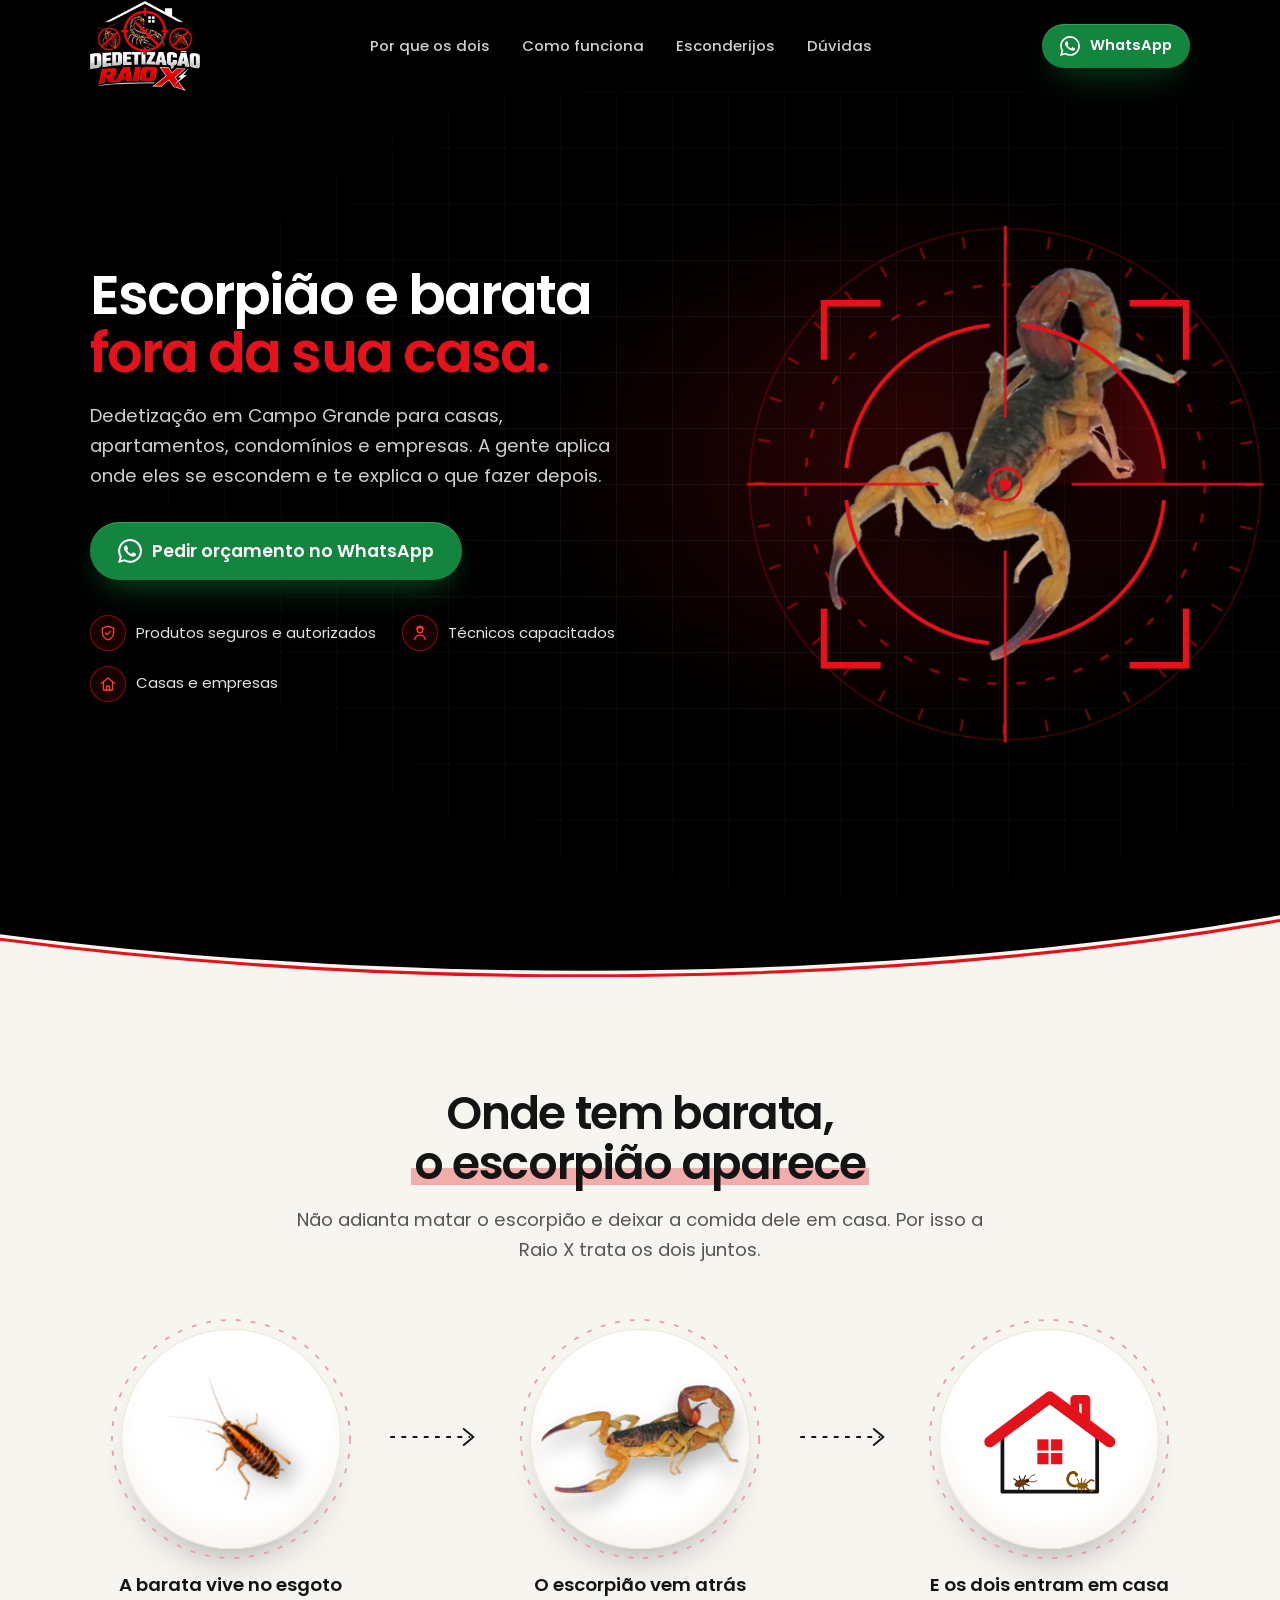
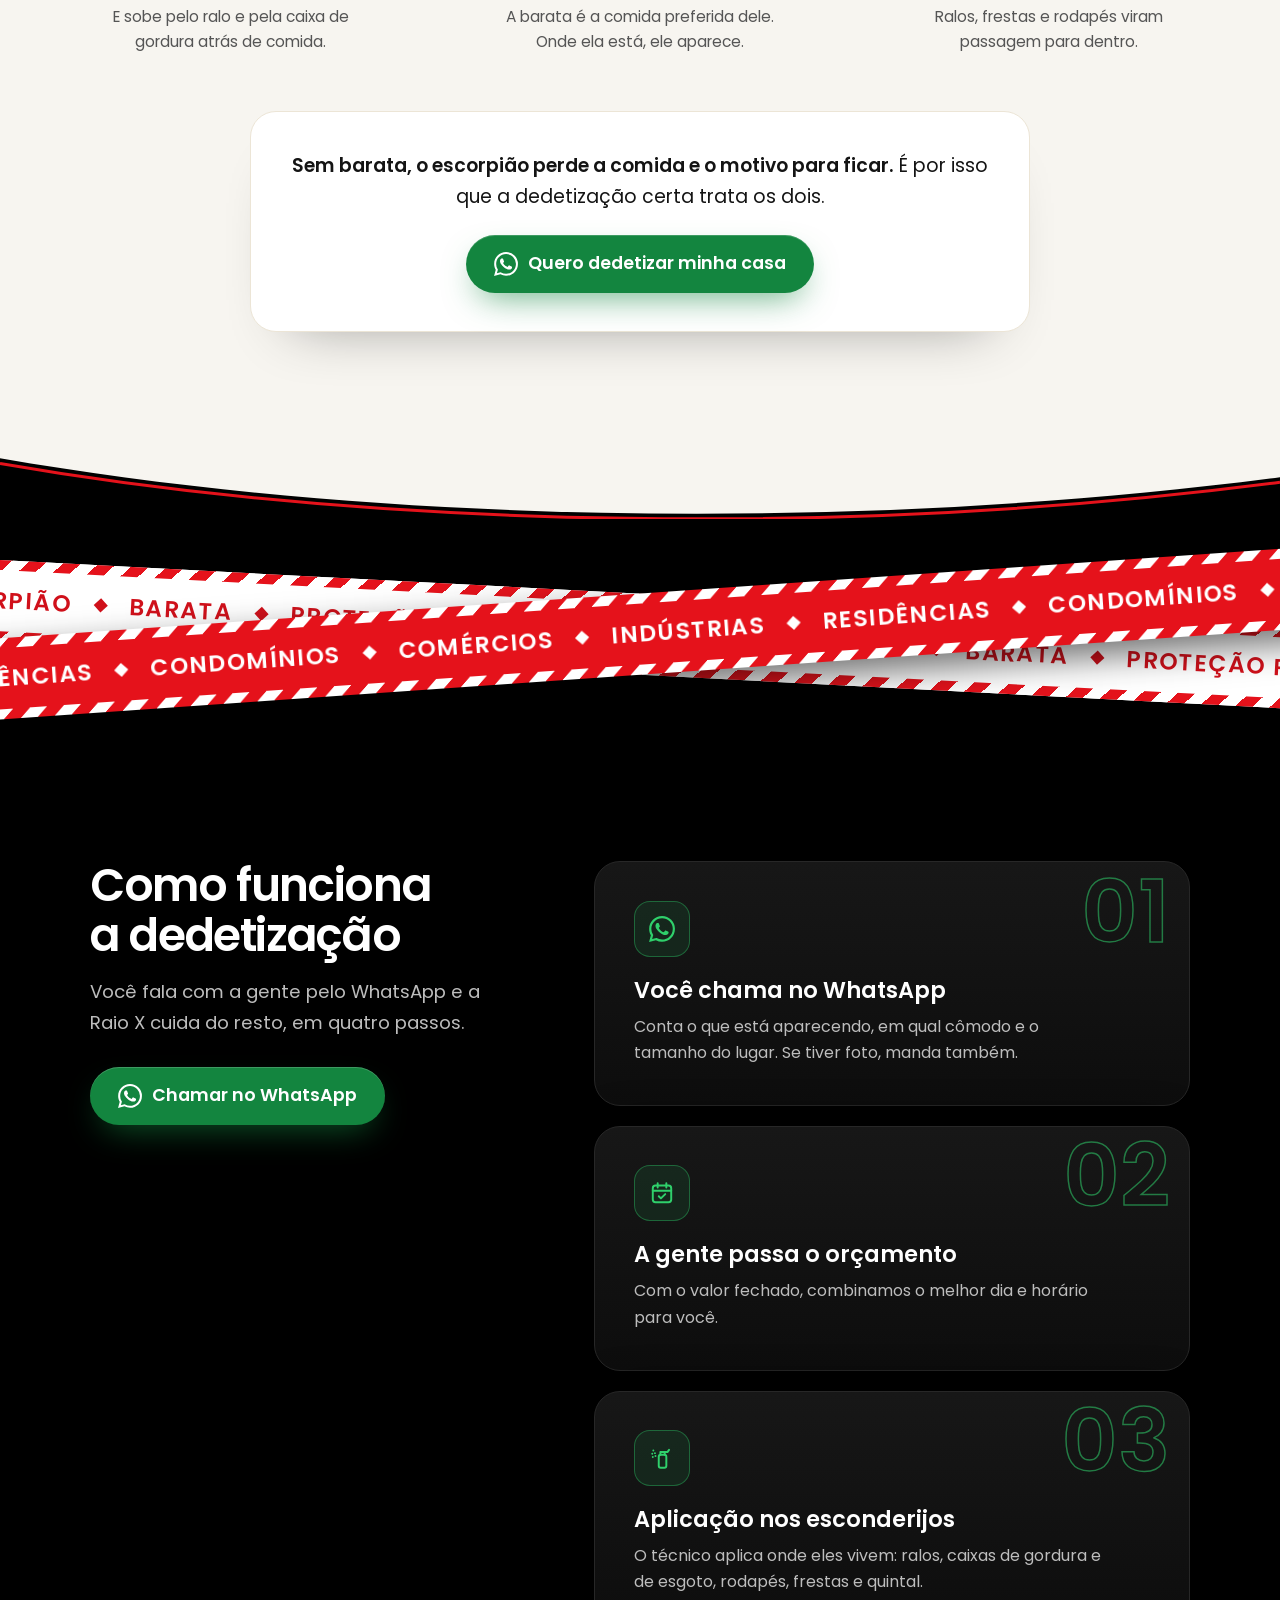
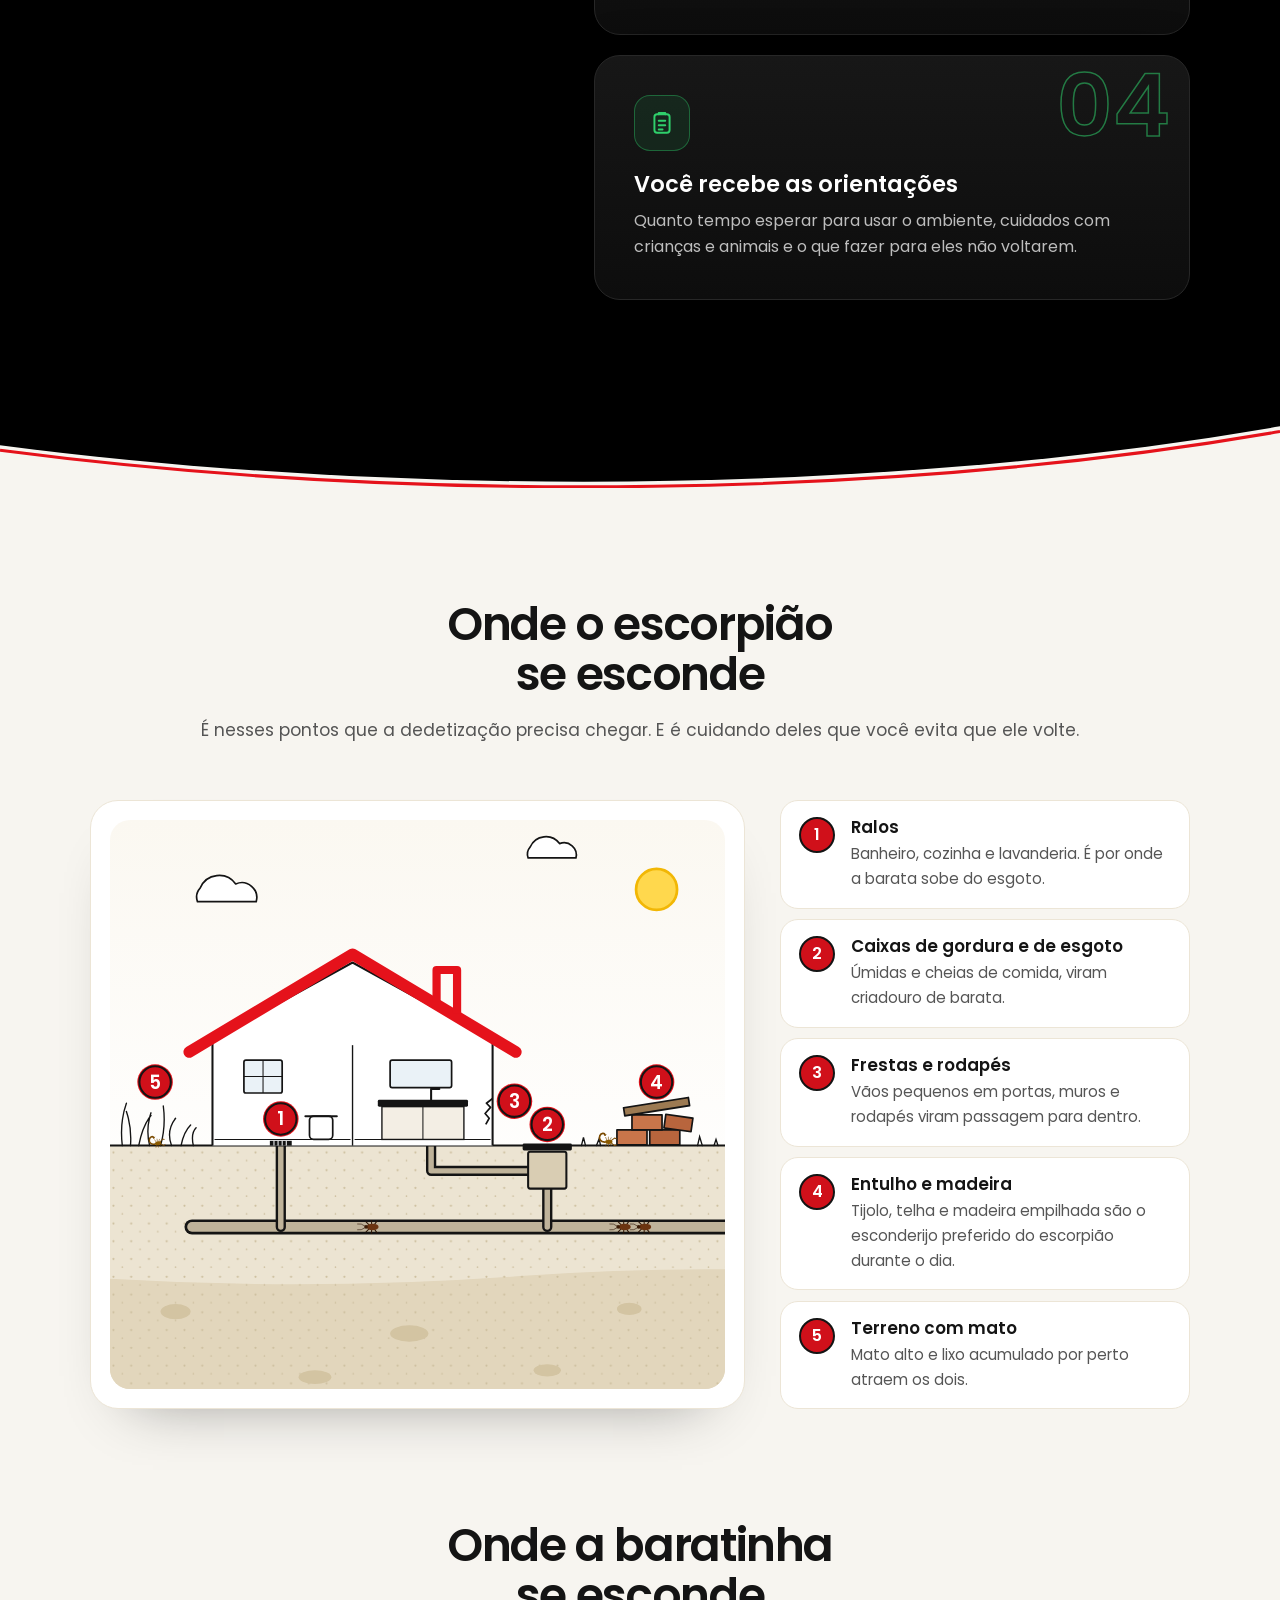
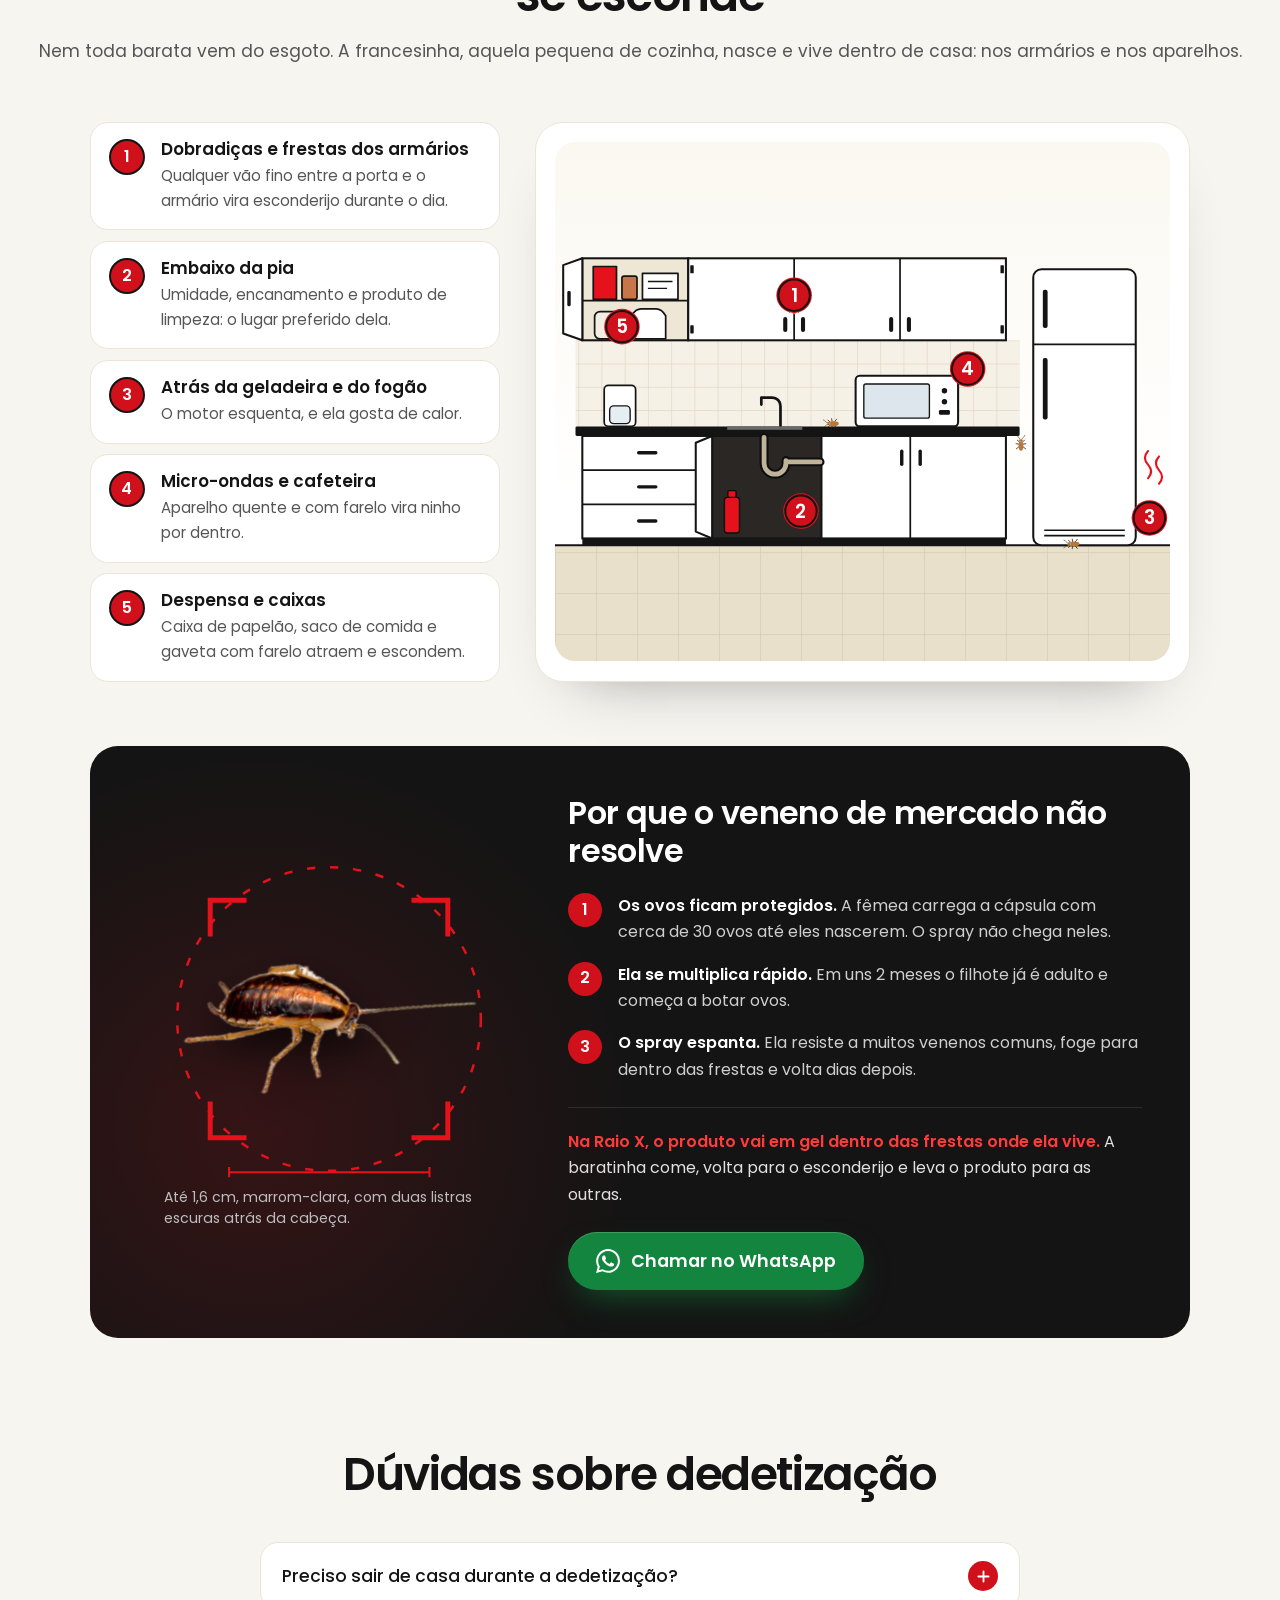
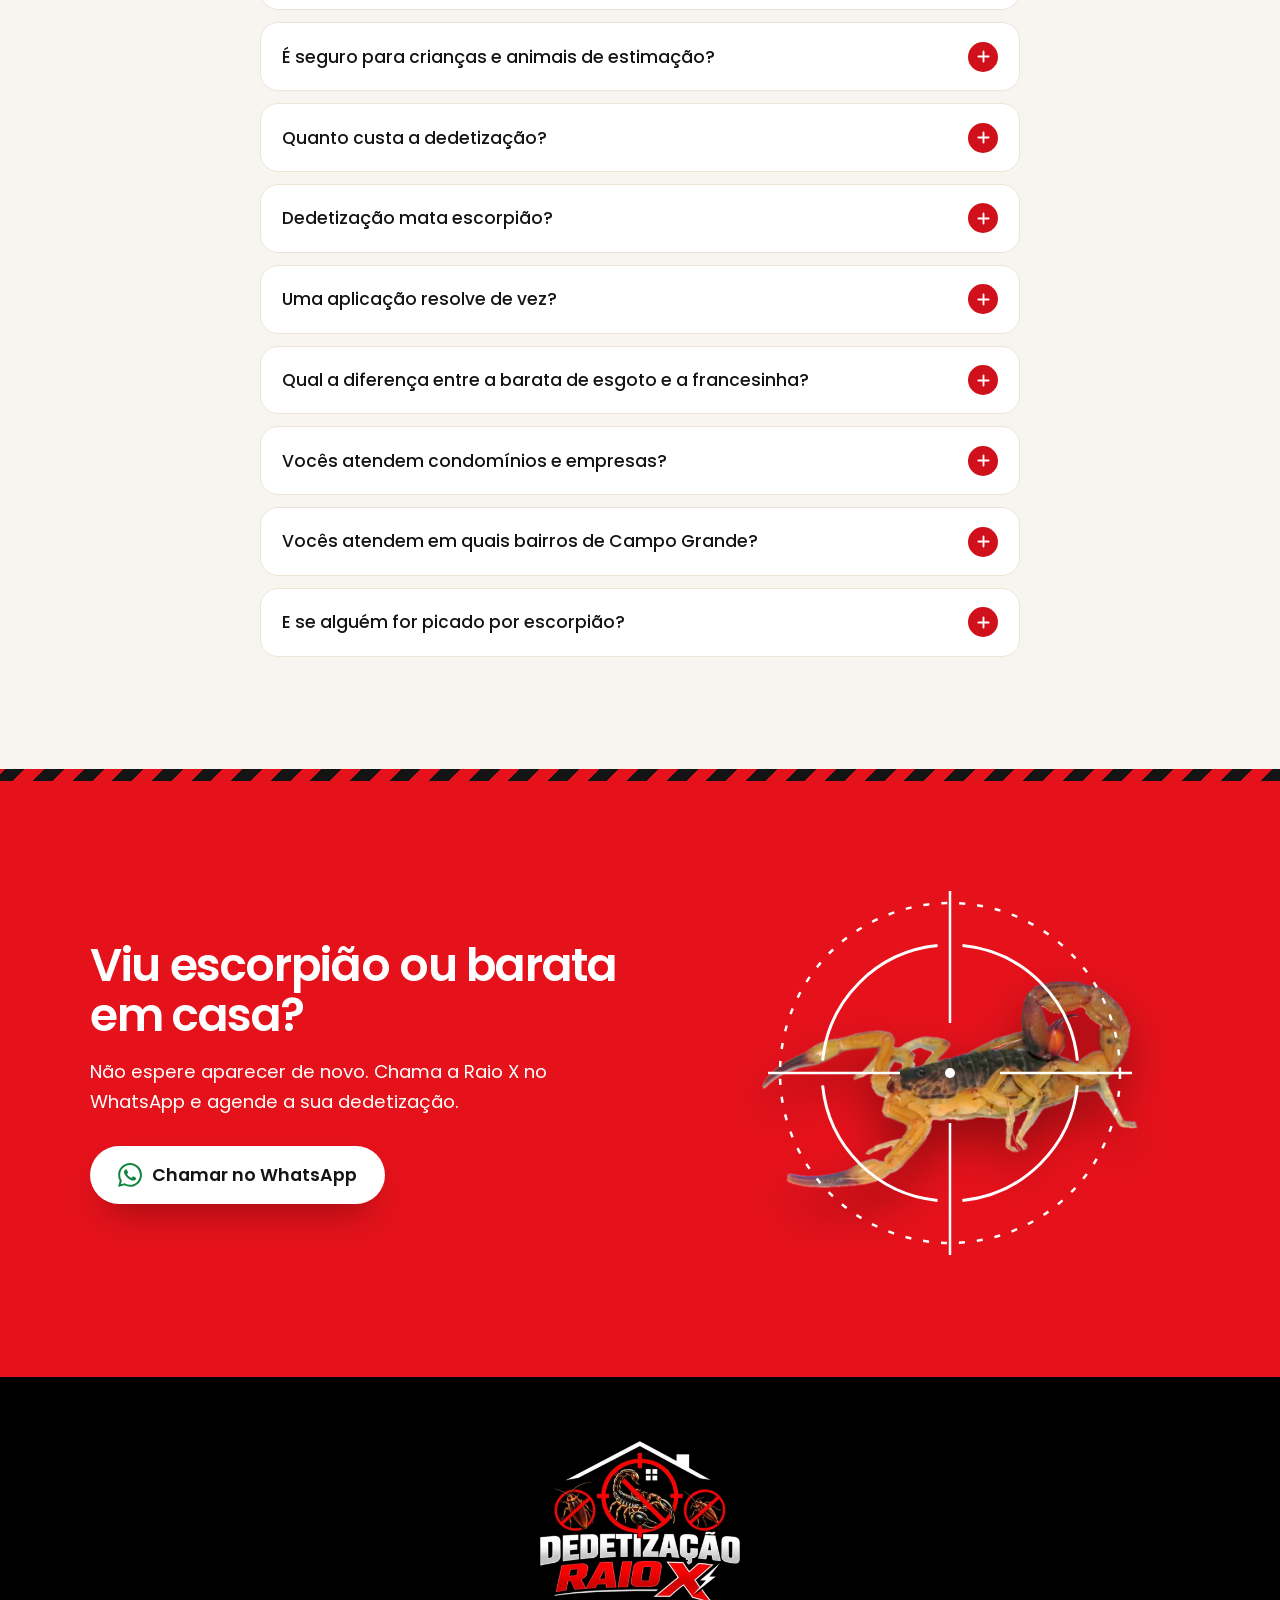
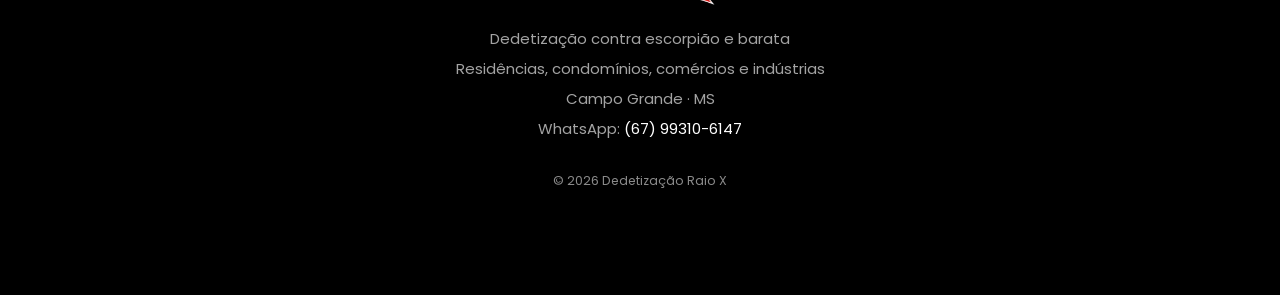
==== commit 092022b7: "feat: green step icons, yellow sun, one-line leads on desktop and SEO/AEO/GEO setup - How-it-works i" ====
--- a/index.html
+++ b/index.html
@@ -6,14 +6,20 @@
 <title>Dedetização em Campo Grande contra escorpião e barata | Dedetização Raio X</title>
 <meta name="description" content="Dedetização em Campo Grande (MS) contra escorpião, barata e baratinha francesinha para casas, apartamentos, condomínios, comércios e indústrias. Produtos autorizados e técnicos capacitados. Peça seu orçamento pelo WhatsApp.">
 <meta name="theme-color" content="#000000">
+<link rel="canonical" href="https://dalux-landing.vercel.app/">
+<meta name="robots" content="index,follow,max-image-preview:large,max-snippet:-1">
+<meta name="geo.region" content="BR-MS">
+<meta name="geo.placename" content="Campo Grande">
 <meta property="og:type" content="website">
 <meta property="og:locale" content="pt_BR">
 <meta property="og:site_name" content="Dedetização Raio X">
+<meta property="og:url" content="https://dalux-landing.vercel.app/">
 <meta property="og:title" content="Dedetização Raio X: escorpião e barata fora da sua casa">
 <meta property="og:description" content="Dedetização em Campo Grande para casas, condomínios e empresas. Peça seu orçamento pelo WhatsApp.">
 <meta property="og:image" content="https://dalux-landing.vercel.app/assets/img/og-raiox.jpg">
 <meta property="og:image:width" content="1200">
 <meta property="og:image:height" content="630">
+<meta property="og:image:alt" content="Dedetização Raio X em Campo Grande, contra escorpião e barata">
 <meta name="twitter:card" content="summary_large_image">
 <link rel="icon" href="favicon.svg" type="image/svg+xml">
 <link rel="apple-touch-icon" href="apple-touch-icon.png">
@@ -21,10 +27,8 @@
 <link rel="preload" href="assets/fonts/poppins-400.woff2" as="font" type="font/woff2" crossorigin>
 <link rel="preload" as="image" href="assets/img/esc-topo-960.webp" imagesrcset="assets/img/esc-topo-560.webp 560w, assets/img/esc-topo-960.webp 960w" imagesizes="(min-width:900px) 440px, 72vw" fetchpriority="high">
 <script>document.documentElement.classList.add('js');setTimeout(function(){if(!window.__dalux)document.documentElement.classList.add('sem-anim')},3000)</script>
-<style>@font-face{font-family:'Poppins';src:url('assets/fonts/poppins-400.woff2') format('woff2');font-weight:400;font-display:optional}@font-face{font-family:'Poppins';src:url('assets/fonts/poppins-500.woff2') format('woff2');font-weight:500;font-display:optional}@font-face{font-family:'Poppins';src:url('assets/fonts/poppins-600.woff2') format('woff2');font-weight:600;font-display:optional}@font-face{font-family:'PoppinsFB';src:local('Arial'),local('Helvetica Neue'),local('Liberation Sans');size-adjust:112.5%}:root{--preto:#000;--papel:#F7F5F0;--borda:#ECE5D6;--tinta:#141414;--tinta-2:#555;--vermelho:#E5121B;--vermelho-claro:#FF3B3B;--vermelho-escuro:#D0101A;--zap:#13853F;--zap-esc:#0F6E33;--fonte:'Poppins','PoppinsFB',Arial,sans-serif;--wrap:1180px;--gut:clamp(1.25rem,5vw,2.5rem);--ease:cubic-bezier(.2,.7,.2,1);--h-topo:72px}*,*::before,*::after{box-sizing:border-box}html{-webkit-text-size-adjust:100%;scroll-behavior:smooth;scroll-padding-top:calc(var(--h-topo) + 12px)}body{margin:0;background:var(--papel);color:var(--tinta);font-family:var(--fonte);font-weight:400;font-size:1rem;line-height:1.65;-webkit-font-smoothing:antialiased;overflow-x:clip}img,svg{display:block;max-width:100%}img{height:auto}a{color:inherit}h1,h2,h3,p,ul,ol,figure{margin:0}ul,ol{padding:0;list-style:none}:focus-visible{outline:2px solid var(--vermelho-claro);outline-offset:3px;border-radius:8px}.wrap{width:100%;max-width:var(--wrap);margin-inline:auto;padding-inline:var(--gut)}.zap{position:relative;isolation:isolate;overflow:hidden;display:inline-flex;align-items:center;justify-content:center;gap:.65rem;min-height:58px;padding:.85rem 1.75rem;border-radius:999px;background:var(--zap);color:#fff;text-decoration:none;font-weight:600;font-size:clamp(1rem,.95rem + .3vw,1.1rem);line-height:1.2;white-space:nowrap;box-shadow:0 14px 34px -12px rgba(19,133,63,.7),inset 0 1px 0 rgba(255,255,255,.18);transition:transform .35s var(--ease),box-shadow .35s var(--ease),background-color .25s}.zap::after{content:'';position:absolute;z-index:-1;top:0;bottom:0;left:-45%;width:35%;background:linear-gradient(100deg,transparent,rgba(255,255,255,.42),transparent);transform:skewX(-20deg);animation:brilho 5s ease-in-out 1.8s infinite}.zap:hover{background:var(--zap-esc);transform:translateY(-3px);box-shadow:0 22px 40px -14px rgba(19,133,63,.8),inset 0 1px 0 rgba(255,255,255,.18)}.zap:hover svg{animation:balanca .6s ease-in-out}.zap:active{transform:translateY(0) scale(.98)}.zap svg{width:24px;height:24px;flex:none}.zap--p{min-height:44px;padding:.55rem 1.1rem;font-size:.92rem}.zap--p svg{width:20px;height:20px}@keyframes brilho{0%,62%{transform:skewX(-20deg) translateX(0)}100%{transform:skewX(-20deg) translateX(480%)}}@keyframes balanca{0%,100%{transform:rotate(0)}25%{transform:rotate(-14deg)}60%{transform:rotate(10deg)}}.progresso{position:fixed;inset:0 0 auto;height:3px;z-index:60;pointer-events:none}.progresso i{display:block;height:100%;background:var(--vermelho);transform-origin:0 50%;transform:scaleX(var(--p,0))}.topo{position:sticky;top:0;z-index:50;background:#000;transition:background-color .35s,box-shadow .35s}.topo.rolou{background:rgba(0,0,0,.78);-webkit-backdrop-filter:blur(14px) saturate(140%);backdrop-filter:blur(14px) saturate(140%);box-shadow:0 1px 0 rgba(255,255,255,.08),0 12px 30px -18px rgba(0,0,0,.9)}.topo .wrap{display:flex;align-items:center;justify-content:space-between;gap:1rem;height:var(--h-topo)}.marca{display:block;width:clamp(78px,21vw,96px)}.menu{display:none}.menu a{position:relative;color:#D0D0D0;text-decoration:none;font-size:.93rem;font-weight:500;padding-block:.4rem;transition:color .25s}.menu a::after{content:'';position:absolute;left:0;right:0;bottom:0;height:2px;background:var(--vermelho);transform:scaleX(0);transform-origin:right;transition:transform .35s var(--ease)}.menu a:hover{color:#fff}.menu a:hover::after{transform:scaleX(1);transform-origin:left}.hero{position:relative;background:#000;color:#fff;overflow:hidden;padding-top:clamp(.5rem,2.5vw,2rem)}.hero-fundo{position:absolute;inset:0;pointer-events:none;background:radial-gradient(42% 46% at 72% 42%,rgba(229,18,27,.20),transparent 72%),linear-gradient(rgba(255,255,255,.05) 1px,transparent 1px) 0 0/56px 56px,linear-gradient(90deg,rgba(255,255,255,.05) 1px,transparent 1px) 0 0/56px 56px;-webkit-mask-image:radial-gradient(80% 75% at 65% 42%,#000 25%,transparent 80%);mask-image:radial-gradient(80% 75% at 65% 42%,#000 25%,transparent 80%)}.hero-grid{position:relative;display:grid;gap:clamp(.5rem,3vw,2.5rem);align-items:center}.hero h1{font-weight:600;letter-spacing:-.035em;line-height:1.04;font-size:clamp(1.8rem,calc((100vw - 2.5rem) * .108),4.6rem);animation:sobeH1 .9s var(--ease) both}.hero h1 span{display:block;color:var(--vermelho)}.hero .sub{margin-top:1.2rem;color:#CFCFCF;font-size:clamp(1rem,.96rem + .3vw,1.15rem);max-width:33rem;animation:sobe .8s var(--ease) .15s both}.acoes{margin-top:1.9rem;display:flex;flex-wrap:wrap;align-items:center;gap:1rem 1.6rem;animation:sobe .8s var(--ease) .28s both}.selos{margin-top:2.2rem;display:flex;flex-wrap:wrap;gap:.9rem 1.6rem}.selos li{display:flex;align-items:center;gap:.65rem;font-size:.93rem;color:#E2E2E2;animation:sobe .7s var(--ease) both}.selos li:nth-child(1){animation-delay:.42s}.selos li:nth-child(2){animation-delay:.5s}.selos li:nth-child(3){animation-delay:.58s}.selo-ico{display:grid;place-items:center;width:36px;height:36px;border-radius:50%;border:1px solid rgba(229,18,27,.55);background:rgba(229,18,27,.1);color:var(--vermelho-claro)}.selo-ico svg{width:18px;height:18px}.alvo{position:relative;width:min(100%,560px);aspect-ratio:1;margin-inline:auto;--mx:0;--my:0}.cena{position:absolute;inset:0;translate:calc(var(--mx) * -16px) calc(var(--my) * -12px);transition:translate .7s var(--ease)}.slide{position:absolute;inset:0}.slide--bar{opacity:0}.roda .slide--esc{animation:cicloEsc 8s cubic-bezier(.65,0,.35,1) 1.2s infinite}.roda .slide--bar{animation:cicloBar 8s cubic-bezier(.65,0,.35,1) 1.2s infinite}.esc-w{position:absolute;left:12%;top:14%;width:76%;transform:rotate(-16deg)}.esc{width:100%;filter:drop-shadow(0 26px 28px rgba(0,0,0,.75));animation:entraEsc 1.3s var(--ease) both}.bar-w{position:absolute;left:25%;top:5%;width:50%;transform:rotate(16deg);transform-origin:50% 62%}.bar{width:100%;filter:drop-shadow(0 22px 24px rgba(0,0,0,.75))}.mira{position:absolute;overflow:visible;pointer-events:none}.mira{inset:0;width:100%;height:100%;translate:calc(var(--mx) * 6px) calc(var(--my) * 5px);transition:translate .5s var(--ease)}.mira *{transform-box:view-box;transform-origin:50% 50%}.m-caca{animation:caca 1.7s cubic-bezier(.25,.8,.25,1) .2s both}.m-deriva{animation:deriva 6s ease-in-out 2.4s infinite alternate}.m-externo{animation:gira 60s linear infinite}.m-tracos{animation:gira 32s linear infinite reverse}.m-varredura{animation:gira 3.4s linear infinite}.m-cantos{animation:trava .55s cubic-bezier(.3,1.6,.5,1) 1.5s both}.roda .m-cantos{animation:trava .55s cubic-bezier(.3,1.6,.5,1) 1.5s both,retrava 4s cubic-bezier(.3,1.4,.5,1) 4.65s infinite}.m-anel{animation:flash .9s ease-out 1.7s both}.m-pulso{animation:pulsa 1.8s ease-out 2s infinite}@keyframes sobeH1{from{transform:translateY(18px)}to{transform:none}}@keyframes sobe{from{opacity:0;transform:translateY(18px)}to{opacity:1;transform:none}}@keyframes entraEsc{from{transform:translate(9%,9%) scale(.86) rotate(12deg)}to{transform:none}}@keyframes cicloEsc{0%,41%{opacity:1;transform:none;filter:none}50%{opacity:0;transform:translateX(-46%) rotate(-16deg) scale(.82);filter:blur(5px)}50.01%,91%{opacity:0;transform:translateX(46%) rotate(16deg) scale(.82);filter:blur(5px)}100%{opacity:1;transform:none;filter:none}}@keyframes cicloBar{0%,41%{opacity:0;transform:translateX(46%) rotate(16deg) scale(.82);filter:blur(5px)}50%,91%{opacity:1;transform:none;filter:none}100%{opacity:0;transform:translateX(-46%) rotate(-16deg) scale(.82);filter:blur(5px)}}@keyframes retrava{0%{transform:none}4%{transform:scale(1.28);opacity:.4}12%,100%{transform:none;opacity:1}}@keyframes caca{0%{opacity:0;transform:translate(-80px,70px) scale(1.3)}18%{opacity:1}55%{transform:translate(16px,-12px) scale(.97)}80%{transform:translate(-4px,3px)}100%{opacity:1;transform:none}}@keyframes deriva{to{transform:translate(5px,-4px)}}@keyframes gira{to{transform:rotate(360deg)}}@keyframes trava{from{opacity:0;transform:scale(1.5)}to{opacity:1;transform:none}}@keyframes flash{0%{stroke-width:3}30%{stroke-width:10;opacity:.6}100%{stroke-width:3;opacity:1}}@keyframes pulsa{from{transform:scale(1);opacity:1}to{transform:scale(3.4);opacity:0}}.curva{display:block;width:100%;height:clamp(42px,6vw,86px);background:var(--para);margin-top:-1px}.hero .curva{margin-top:clamp(2rem,5vw,3.5rem)}.curva .traco{fill:none;stroke:var(--vermelho);stroke-width:3;vector-effect:non-scaling-stroke}.curva--vira{transform:scaleX(-1)}.secao{padding-block:clamp(4rem,9vw,7rem)}.clara{background:var(--papel)}.escura{background:#000;color:#fff}.secao h2,.final h2{font-weight:600;letter-spacing:-.03em;line-height:1.1;font-size:clamp(1.8rem,calc((100vw - 2.5rem) * .082),3.3rem)}.titulo-centro{text-align:center;max-width:46rem;margin-inline:auto}.lead{margin-top:1rem;color:var(--tinta-2);font-size:clamp(1rem,.96rem + .3vw,1.15rem)}.escura .lead{color:#BDBDBD}.sublinha{display:inline-block;background:linear-gradient(rgba(229,18,27,.32),rgba(229,18,27,.32)) no-repeat 0 88%/0% 34%;padding-inline:.06em;transition:background-size 1.1s var(--ease) .45s}.on .sublinha,.sem-anim .sublinha{background-size:100% 34%}.cadeia{margin-top:clamp(2.5rem,6vw,4rem);display:grid;justify-items:center;gap:1.2rem;text-align:center}.no{max-width:290px}.no-img{position:relative;width:190px;aspect-ratio:1;margin-inline:auto;display:grid;place-items:center;border-radius:50%;background:radial-gradient(circle at 50% 42%,#fff 0 56%,#F0EADD 100%);box-shadow:inset 0 0 0 1px var(--borda),0 26px 44px -26px rgba(0,0,0,.4);transition:transform .45s var(--ease)}.no:hover .no-img{transform:translateY(-6px) rotate(-2deg)}.no-anel{position:absolute;inset:-14px;width:calc(100% + 28px);max-width:none;color:#E3A3A6;animation:gira 40s linear infinite}.no-barata{width:42%;transform:rotate(-62deg);filter:drop-shadow(0 12px 10px rgba(0,0,0,.3))}.no-escorp{width:90%;filter:drop-shadow(0 12px 10px rgba(0,0,0,.3))}.no-casa{width:68%}.no h3{margin-top:1.5rem;font-weight:600;font-size:1.15rem;line-height:1.3}.no p{margin-top:.4rem;color:var(--tinta-2);font-size:.97rem}.seta svg{width:72px;height:auto;transform:rotate(90deg);overflow:visible}.seta-linha{fill:none;stroke:var(--tinta);stroke-width:2.5;stroke-dasharray:6 8;animation:flui 1s linear infinite}.seta-ponta{fill:none;stroke:var(--tinta);stroke-width:2.5;stroke-linecap:round;stroke-linejoin:round}@keyframes flui{to{stroke-dashoffset:-28}}.conclusao{margin:clamp(2.5rem,6vw,3.5rem) auto 0;max-width:780px;text-align:center;background:#fff;border:1px solid var(--borda);border-radius:26px;padding:clamp(1.6rem,4vw,2.4rem);box-shadow:0 30px 60px -42px rgba(0,0,0,.45)}.conclusao p{font-size:clamp(1.02rem,.98rem + .3vw,1.18rem)}.conclusao .zap{margin-top:1.4rem}.fitas{position:relative;background:#000;height:clamp(150px,19vw,230px);overflow:hidden;margin-top:-1px}.fita{position:absolute;left:-6%;width:112%;top:50%;background:var(--vermelho);color:#fff;padding-block:calc(10px + .7rem);box-shadow:0 14px 34px rgba(0,0,0,.55)}.fita::before,.fita::after{content:'';position:absolute;left:0;right:0;height:10px;background:repeating-linear-gradient(-45deg,#fff 0 12px,var(--vermelho) 12px 24px)}.fita::before{top:0}.fita::after{bottom:0}.fita--1{z-index:2;transform:translateY(-50%) rotate(-4deg)}.fita--2{background:#fff;color:var(--vermelho-escuro);transform:translateY(-50%) rotate(3deg)}.fita--2::before,.fita--2::after{background:repeating-linear-gradient(-45deg,var(--vermelho) 0 12px,#fff 12px 24px)}.trilho{display:flex;width:max-content;animation:corre 32s linear infinite}.fita--2 .trilho{animation-duration:40s;animation-direction:reverse}.grupo{display:flex;align-items:center;gap:1.5rem;padding-right:1.5rem}.grupo span{font-weight:600;text-transform:uppercase;letter-spacing:.06em;font-size:clamp(1rem,.8rem + 1vw,1.45rem);white-space:nowrap}.grupo i{display:block;width:10px;height:10px;background:currentColor;transform:rotate(45deg)}@keyframes corre{to{transform:translateX(-50%)}}.passos-grid{display:grid;gap:2.5rem}.passos-topo{text-align:center}.pilha{display:grid;gap:1.25rem}.cartao{position:sticky;top:calc(var(--h-topo) + 18px + var(--i) * 16px);overflow:hidden;background:linear-gradient(180deg,#171717,#0D0D0D);border:1px solid #272727;border-radius:26px;padding:clamp(1.6rem,4vw,2.4rem);min-height:230px;text-align:center;box-shadow:0 -20px 40px -22px rgba(0,0,0,.9);transition:border-color .35s}.cartao:hover{border-color:rgba(229,18,27,.5)}.c-num{position:absolute;right:1.2rem;top:.4rem;font-weight:600;font-size:clamp(3.4rem,9vw,5.4rem);line-height:1;color:transparent;-webkit-text-stroke:1.5px rgba(229,18,27,.5)}.c-ico{display:grid;place-items:center;width:56px;height:56px;margin-inline:auto;border-radius:16px;background:rgba(229,18,27,.1);border:1px solid rgba(229,18,27,.38);color:var(--vermelho-claro)}.c-ico svg{width:26px;height:26px}.cartao h3{margin-top:1.2rem;font-weight:600;font-size:clamp(1.15rem,1.05rem + .5vw,1.4rem);line-height:1.3}.cartao p{margin:.55rem auto 0;color:#BDBDBD;max-width:30rem}.so-desk{display:none}.so-mob{justify-self:center}.passos-topo .zap{margin-top:1.8rem}.mapa{margin-top:clamp(2rem,5vw,3.5rem);display:grid;gap:1.5rem;align-items:center}.mapa-fig{background:#fff;border:1px solid var(--borda);border-radius:28px;padding:clamp(.6rem,1.6vw,1.2rem);box-shadow:0 30px 60px -42px rgba(0,0,0,.45)}.casa-svg{width:100%;height:auto;border-radius:20px;background:linear-gradient(#FBF8F1,#fff 70%)}.hs{cursor:pointer}.hs-bola{fill:var(--vermelho-escuro);stroke:var(--tinta);stroke-width:3;transform-box:fill-box;transform-origin:center;transition:transform .3s var(--ease),fill .3s}.hs text{font:600 27px var(--fonte);fill:#fff;text-anchor:middle;pointer-events:none;transition:fill .3s}.hs-pulso{fill:var(--vermelho);transform-box:fill-box;transform-origin:center;animation:pulsaHs 2.2s ease-out infinite}.hs:nth-of-type(2) .hs-pulso{animation-delay:.4s}.hs:nth-of-type(3) .hs-pulso{animation-delay:.8s}.hs:nth-of-type(4) .hs-pulso{animation-delay:1.2s}.hs:nth-of-type(5) .hs-pulso{animation-delay:1.6s}.hs.ativo .hs-bola{fill:var(--tinta);transform:scale(1.2)}.hs.ativo text{fill:var(--vermelho-claro)}@keyframes pulsaHs{from{transform:scale(.8);opacity:.7}to{transform:scale(2.1);opacity:0}}.mapa-lista{display:grid;gap:.65rem}.mapa-lista li{display:flex;gap:1rem;align-items:flex-start;padding:1rem 1.1rem;border-radius:18px;background:#fff;border:1px solid var(--borda);cursor:pointer;outline:none;transition:border-color .3s,box-shadow .3s,translate .3s var(--ease)}.mapa-lista li:hover,.mapa-lista li.ativo,.mapa-lista li:focus-visible{border-color:var(--tinta);translate:6px 0;box-shadow:0 16px 30px -22px rgba(0,0,0,.5)}.mapa-lista .n{flex:none;display:grid;place-items:center;width:36px;height:36px;border-radius:50%;background:var(--vermelho-escuro);color:#fff;border:2px solid var(--tinta);font-weight:600;line-height:1}.mapa-lista h3{font-weight:600;font-size:1.05rem;line-height:1.3}.mapa-lista p{margin-top:.2rem;font-size:.94rem;color:var(--tinta-2)}.baratinha{padding-top:0}.ficha{position:relative;overflow:hidden;margin-top:clamp(2.5rem,6vw,4rem);display:grid;gap:1.6rem;align-items:center;text-align:center;background:var(--tinta);color:#fff;border-radius:28px;padding:clamp(1.6rem,4vw,3rem)}.ficha::before{content:'';position:absolute;inset:auto auto -30% -20%;width:70%;aspect-ratio:1;background:radial-gradient(closest-side,rgba(229,18,27,.16),transparent);pointer-events:none}.ficha-foto{position:relative;width:min(100%,330px);margin-inline:auto}.ficha-foto img{position:relative;width:90%;margin:30.9% auto 30.9%;transform:rotate(-10deg);filter:drop-shadow(0 18px 18px rgba(0,0,0,.65))}.ficha-anel{position:absolute;top:0;left:0;width:100%;height:auto}.fa-giro{transform-box:view-box;transform-origin:50% 50%;animation:gira 40s linear infinite}.ficha-foto figcaption{position:relative;margin-top:-6%;font-size:.88rem;color:#BDBDBD;line-height:1.5}.ficha-foto figcaption svg{width:62%;height:auto;margin:0 auto .5rem}.ficha-txt h3{font-weight:600;letter-spacing:-.02em;line-height:1.2;font-size:clamp(1.4rem,1.1rem + 1.2vw,2rem)}.motivos{margin-top:1.4rem;display:grid;gap:1rem;counter-reset:m;text-align:left}.motivos li{display:flex;gap:1rem;align-items:flex-start;counter-increment:m;color:#CFCFCF}.motivos li::before{content:counter(m);flex:none;display:grid;place-items:center;width:34px;height:34px;border-radius:50%;background:var(--vermelho-escuro);color:#fff;font-weight:600}.motivos b{color:#fff;font-weight:600}.ficha-marca{margin-top:1.5rem;padding-top:1.3rem;border-top:1px solid #2C2C2C;color:#E2E2E2}.ficha-marca b{color:var(--vermelho-claro);font-weight:600}.ficha .zap{margin-top:1.5rem}.faq-sec{padding-top:0}.faq{max-width:840px}.faq h2{text-align:center}.faq-lista{margin-top:clamp(1.8rem,4vw,2.6rem);display:grid;gap:.75rem}.faq details{background:#fff;border:1px solid var(--borda);border-radius:18px;transition:border-color .3s,box-shadow .3s}.faq details[open]{border-color:var(--tinta);box-shadow:0 18px 40px -30px rgba(0,0,0,.5)}.faq summary{list-style:none;cursor:pointer;display:flex;justify-content:space-between;align-items:center;gap:1rem;padding:1.15rem 1.3rem;font-weight:500;font-size:clamp(1rem,.97rem + .2vw,1.08rem);line-height:1.4}.faq summary::-webkit-details-marker{display:none}.faq summary::after{content:'';flex:none;width:30px;height:30px;border-radius:50%;background:var(--vermelho-escuro) url("data:image/svg+xml,%3Csvg xmlns='http://www.w3.org/2000/svg' viewBox='0 0 14 14'%3E%3Cpath d='M7 1.5v11M1.5 7h11' stroke='%23ffffff' stroke-width='2' stroke-linecap='round'/%3E%3C/svg%3E") center/13px no-repeat;transition:transform .35s var(--ease)}.faq details[open] summary::after{transform:rotate(135deg)}.faq details p{padding:0 1.3rem 1.25rem;color:var(--tinta-2)}.faq details[open] p{animation:sobe .45s var(--ease)}.final{position:relative;overflow:hidden;background:var(--vermelho);color:#fff;padding-block:clamp(4rem,9vw,6.5rem)}.final::before{content:'';position:absolute;inset:0 0 auto;height:12px;background:repeating-linear-gradient(-45deg,var(--tinta) 0 14px,transparent 14px 28px)}.final-grid{display:grid;gap:2rem;align-items:center;text-align:center}.final-txt p{margin:1rem auto 0;max-width:32rem;font-size:clamp(1rem,.96rem + .3vw,1.15rem)}.final-txt .zap{margin-top:1.8rem;background:#fff;color:var(--tinta);box-shadow:0 18px 38px -16px rgba(0,0,0,.45)}.final-txt .zap:hover{background:#f1f1f1}.final-txt .zap svg{color:var(--zap)}.final-alvo{position:relative;width:min(78vw,400px);aspect-ratio:1;margin-inline:auto}.final-alvo img{position:absolute;left:3%;top:27%;width:94%;filter:drop-shadow(0 22px 22px rgba(0,0,0,.35))}.final-alvo svg{position:absolute;inset:0;width:100%;height:100%}.f-anel{transform-box:view-box;transform-origin:50% 50%;animation:gira 36s linear infinite}.rodape{background:#000;color:#A3A3A3;text-align:center;padding-block:clamp(2.8rem,6vw,4rem) 6.5rem;font-size:.93rem}.rodape img{width:200px;margin:0 auto}.rodape .linhas{margin-top:1.4rem}.rodape p + p{margin-top:.35rem}.rodape a{color:#fff;text-decoration:none}.rodape small{display:block;margin-top:1.8rem;font-size:.78rem;color:#8A8A8A}.rodape small a{color:#A3A3A3;text-decoration:underline}.flutua{position:fixed;right:max(16px,env(safe-area-inset-right));bottom:max(16px,env(safe-area-inset-bottom));z-index:40;display:grid;place-items:center;width:60px;height:60px;border-radius:50%;background:var(--zap);color:#fff;box-shadow:0 10px 28px -8px rgba(0,0,0,.6);transition:transform .3s var(--ease),background-color .25s}.flutua::before{content:'';position:absolute;inset:0;z-index:-1;border-radius:50%;background:var(--zap);animation:onda 2.4s ease-out infinite}.flutua:hover{background:var(--zap-esc);transform:scale(1.08)}.js .flutua{opacity:0;transform:translateY(24px) scale(.7);pointer-events:none;transition:opacity .4s var(--ease),transform .5s cubic-bezier(.3,1.5,.5,1),background-color .25s}.js.fab .flutua,.sem-anim .flutua{opacity:1;transform:none;pointer-events:auto}.js.fab .flutua:hover{transform:scale(1.08)}.flutua svg{width:32px;height:32px}@keyframes onda{from{transform:scale(1);opacity:.55}to{transform:scale(1.75);opacity:0}}.js .rv{opacity:0;transform:translateY(34px);filter:blur(6px);transition:opacity .9s var(--ease),transform .9s var(--ease),filter .9s var(--ease);transition-delay:calc(var(--d,0) * 110ms)}.js .rv.on,.sem-anim .rv{opacity:1;transform:none;filter:none}.pausa,.pausa *,.pausa *::before,.pausa *::after{animation-play-state:paused!important}@media (max-width:899px){.hero-grid{text-align:center}.alvo{order:-1;width:min(88vw,420px)}.hero .sub{margin-inline:auto}.acoes{justify-content:center}.selos{justify-content:center}}@media (max-width:420px){.zap{padding-inline:1.15rem;gap:.5rem;font-size:.95rem}.zap svg{width:22px;height:22px}}@media (max-width:359px){.zap{white-space:normal;text-align:center}}@media (min-width:640px){.mapa-lista{grid-template-columns:1fr 1fr}.mapa-lista li:last-child{grid-column:1/-1}}@media (min-width:900px){:root{--h-topo:92px}.marca{width:110px}.hero-grid{grid-template-columns:1.15fr .85fr;min-height:min(720px,calc(100svh - var(--h-topo) - 80px))}.hero h1{font-size:clamp(2.6rem,.9rem + 3.2vw,4rem)}.alvo{width:min(560px,118%);justify-self:end;margin-right:-10%}.secao h2,.final h2{font-size:clamp(2.4rem,1.4rem + 1.8vw,3.3rem)}.cadeia{grid-template-columns:1fr auto 1fr auto 1fr;align-items:start;gap:1rem}.no-img{width:220px}.seta{margin-top:92px}.seta svg{width:96px;transform:none}.passos-grid{grid-template-columns:.85fr 1.15fr;align-items:start;gap:4rem}.passos-topo{position:sticky;top:calc(var(--h-topo) + 60px);text-align:left}.cartao{text-align:left}.c-ico{margin-inline:0}.cartao p{margin-inline:0}.so-desk{display:inline-flex}.so-mob{display:none}.mapa{grid-template-columns:1.6fr 1fr;gap:2.2rem;align-items:stretch}.mapa--inv{grid-template-columns:1fr 1.6fr}.mapa--inv .mapa-fig{order:2}.casa-svg{height:100%}.ficha{grid-template-columns:.8fr 1.2fr;text-align:left;gap:3rem}.mapa-lista{grid-template-columns:1fr}.mapa-lista li:last-child{grid-column:auto}.final-grid{grid-template-columns:1.1fr .9fr;text-align:left}.final-txt p{margin-inline:0}}@media (min-width:1040px){.menu{display:flex;gap:2rem}}@media (prefers-reduced-motion:reduce){html{scroll-behavior:auto}*,*::before,*::after{animation:none!important;transition:none!important}.js .rv{opacity:1;transform:none;filter:none}.sublinha{background-size:100% 34%}}</style>
-<script type="application/ld+json">
-{"@context":"https://schema.org","@type":"LocalBusiness","name":"Dedetização Raio X","description":"Dedetização contra escorpião e barata para residências, condomínios, comércios e indústrias.","telephone":"+55 67 99310-6147","image":"https://dalux-landing.vercel.app/assets/img/og-raiox.jpg","url":"https://dalux-landing.vercel.app/","address":{"@type":"PostalAddress","addressLocality":"Campo Grande","addressRegion":"MS","addressCountry":"BR"},"areaServed":{"@type":"City","name":"Campo Grande"}}
-</script>
+<style>@font-face{font-family:'Poppins';src:url('assets/fonts/poppins-400.woff2') format('woff2');font-weight:400;font-display:optional}@font-face{font-family:'Poppins';src:url('assets/fonts/poppins-500.woff2') format('woff2');font-weight:500;font-display:optional}@font-face{font-family:'Poppins';src:url('assets/fonts/poppins-600.woff2') format('woff2');font-weight:600;font-display:optional}@font-face{font-family:'PoppinsFB';src:local('Arial'),local('Helvetica Neue'),local('Liberation Sans');size-adjust:112.5%}:root{--preto:#000;--papel:#F7F5F0;--borda:#ECE5D6;--tinta:#141414;--tinta-2:#555;--vermelho:#E5121B;--vermelho-claro:#FF3B3B;--vermelho-escuro:#D0101A;--zap:#13853F;--zap-esc:#0F6E33;--zap-claro:#2FD06B;--fonte:'Poppins','PoppinsFB',Arial,sans-serif;--wrap:1180px;--gut:clamp(1.25rem,5vw,2.5rem);--ease:cubic-bezier(.2,.7,.2,1);--h-topo:72px}*,*::before,*::after{box-sizing:border-box}html{-webkit-text-size-adjust:100%;scroll-behavior:smooth;scroll-padding-top:calc(var(--h-topo) + 12px)}body{margin:0;background:var(--papel);color:var(--tinta);font-family:var(--fonte);font-weight:400;font-size:1rem;line-height:1.65;-webkit-font-smoothing:antialiased;overflow-x:clip}img,svg{display:block;max-width:100%}img{height:auto}a{color:inherit}h1,h2,h3,p,ul,ol,figure{margin:0}ul,ol{padding:0;list-style:none}:focus-visible{outline:2px solid var(--vermelho-claro);outline-offset:3px;border-radius:8px}.wrap{width:100%;max-width:var(--wrap);margin-inline:auto;padding-inline:var(--gut)}.zap{position:relative;isolation:isolate;overflow:hidden;display:inline-flex;align-items:center;justify-content:center;gap:.65rem;min-height:58px;padding:.85rem 1.75rem;border-radius:999px;background:var(--zap);color:#fff;text-decoration:none;font-weight:600;font-size:clamp(1rem,.95rem + .3vw,1.1rem);line-height:1.2;white-space:nowrap;box-shadow:0 14px 34px -12px rgba(19,133,63,.7),inset 0 1px 0 rgba(255,255,255,.18);transition:transform .35s var(--ease),box-shadow .35s var(--ease),background-color .25s}.zap::after{content:'';position:absolute;z-index:-1;top:0;bottom:0;left:-45%;width:35%;background:linear-gradient(100deg,transparent,rgba(255,255,255,.42),transparent);transform:skewX(-20deg);animation:brilho 5s ease-in-out 1.8s infinite}.zap:hover{background:var(--zap-esc);transform:translateY(-3px);box-shadow:0 22px 40px -14px rgba(19,133,63,.8),inset 0 1px 0 rgba(255,255,255,.18)}.zap:hover svg{animation:balanca .6s ease-in-out}.zap:active{transform:translateY(0) scale(.98)}.zap svg{width:24px;height:24px;flex:none}.zap--p{min-height:44px;padding:.55rem 1.1rem;font-size:.92rem}.zap--p svg{width:20px;height:20px}@keyframes brilho{0%,62%{transform:skewX(-20deg) translateX(0)}100%{transform:skewX(-20deg) translateX(480%)}}@keyframes balanca{0%,100%{transform:rotate(0)}25%{transform:rotate(-14deg)}60%{transform:rotate(10deg)}}.progresso{position:fixed;inset:0 0 auto;height:3px;z-index:60;pointer-events:none}.progresso i{display:block;height:100%;background:var(--vermelho);transform-origin:0 50%;transform:scaleX(var(--p,0))}.topo{position:sticky;top:0;z-index:50;background:#000;transition:background-color .35s,box-shadow .35s}.topo.rolou{background:rgba(0,0,0,.78);-webkit-backdrop-filter:blur(14px) saturate(140%);backdrop-filter:blur(14px) saturate(140%);box-shadow:0 1px 0 rgba(255,255,255,.08),0 12px 30px -18px rgba(0,0,0,.9)}.topo .wrap{display:flex;align-items:center;justify-content:space-between;gap:1rem;height:var(--h-topo)}.marca{display:block;width:clamp(78px,21vw,96px)}.menu{display:none}.menu a{position:relative;color:#D0D0D0;text-decoration:none;font-size:.93rem;font-weight:500;padding-block:.4rem;transition:color .25s}.menu a::after{content:'';position:absolute;left:0;right:0;bottom:0;height:2px;background:var(--vermelho);transform:scaleX(0);transform-origin:right;transition:transform .35s var(--ease)}.menu a:hover{color:#fff}.menu a:hover::after{transform:scaleX(1);transform-origin:left}.hero{position:relative;background:#000;color:#fff;overflow:hidden;padding-top:clamp(.5rem,2.5vw,2rem)}.hero-fundo{position:absolute;inset:0;pointer-events:none;background:radial-gradient(42% 46% at 72% 42%,rgba(229,18,27,.20),transparent 72%),linear-gradient(rgba(255,255,255,.05) 1px,transparent 1px) 0 0/56px 56px,linear-gradient(90deg,rgba(255,255,255,.05) 1px,transparent 1px) 0 0/56px 56px;-webkit-mask-image:radial-gradient(80% 75% at 65% 42%,#000 25%,transparent 80%);mask-image:radial-gradient(80% 75% at 65% 42%,#000 25%,transparent 80%)}.hero-grid{position:relative;display:grid;gap:clamp(.5rem,3vw,2.5rem);align-items:center}.hero h1{font-weight:600;letter-spacing:-.035em;line-height:1.04;font-size:clamp(1.8rem,calc((100vw - 2.5rem) * .108),4.6rem);animation:sobeH1 .9s var(--ease) both}.hero h1 span{display:block;color:var(--vermelho)}.hero .sub{margin-top:1.2rem;color:#CFCFCF;font-size:clamp(1rem,.96rem + .3vw,1.15rem);max-width:33rem;animation:sobe .8s var(--ease) .15s both}.acoes{margin-top:1.9rem;display:flex;flex-wrap:wrap;align-items:center;gap:1rem 1.6rem;animation:sobe .8s var(--ease) .28s both}.selos{margin-top:2.2rem;display:flex;flex-wrap:wrap;gap:.9rem 1.6rem}.selos li{display:flex;align-items:center;gap:.65rem;font-size:.93rem;color:#E2E2E2;animation:sobe .7s var(--ease) both}.selos li:nth-child(1){animation-delay:.42s}.selos li:nth-child(2){animation-delay:.5s}.selos li:nth-child(3){animation-delay:.58s}.selo-ico{display:grid;place-items:center;width:36px;height:36px;border-radius:50%;border:1px solid rgba(229,18,27,.55);background:rgba(229,18,27,.1);color:var(--vermelho-claro)}.selo-ico svg{width:18px;height:18px}.alvo{position:relative;width:min(100%,560px);aspect-ratio:1;margin-inline:auto;--mx:0;--my:0}.cena{position:absolute;inset:0;translate:calc(var(--mx) * -16px) calc(var(--my) * -12px);transition:translate .7s var(--ease)}.slide{position:absolute;inset:0}.slide--bar{opacity:0}.roda .slide--esc{animation:cicloEsc 8s cubic-bezier(.65,0,.35,1) 1.2s infinite}.roda .slide--bar{animation:cicloBar 8s cubic-bezier(.65,0,.35,1) 1.2s infinite}.esc-w{position:absolute;left:12%;top:14%;width:76%;transform:rotate(-16deg)}.esc{width:100%;filter:drop-shadow(0 26px 28px rgba(0,0,0,.75));animation:entraEsc 1.3s var(--ease) both}.bar-w{position:absolute;left:25%;top:5%;width:50%;transform:rotate(16deg);transform-origin:50% 62%}.bar{width:100%;filter:drop-shadow(0 22px 24px rgba(0,0,0,.75))}.mira{position:absolute;overflow:visible;pointer-events:none}.mira{inset:0;width:100%;height:100%;translate:calc(var(--mx) * 6px) calc(var(--my) * 5px);transition:translate .5s var(--ease)}.mira *{transform-box:view-box;transform-origin:50% 50%}.m-caca{animation:caca 1.7s cubic-bezier(.25,.8,.25,1) .2s both}.m-deriva{animation:deriva 6s ease-in-out 2.4s infinite alternate}.m-externo{animation:gira 60s linear infinite}.m-tracos{animation:gira 32s linear infinite reverse}.m-varredura{animation:gira 3.4s linear infinite}.m-cantos{animation:trava .55s cubic-bezier(.3,1.6,.5,1) 1.5s both}.roda .m-cantos{animation:trava .55s cubic-bezier(.3,1.6,.5,1) 1.5s both,retrava 4s cubic-bezier(.3,1.4,.5,1) 4.65s infinite}.m-anel{animation:flash .9s ease-out 1.7s both}.m-pulso{animation:pulsa 1.8s ease-out 2s infinite}@keyframes sobeH1{from{transform:translateY(18px)}to{transform:none}}@keyframes sobe{from{opacity:0;transform:translateY(18px)}to{opacity:1;transform:none}}@keyframes entraEsc{from{transform:translate(9%,9%) scale(.86) rotate(12deg)}to{transform:none}}@keyframes cicloEsc{0%,41%{opacity:1;transform:none;filter:none}50%{opacity:0;transform:translateX(-46%) rotate(-16deg) scale(.82);filter:blur(5px)}50.01%,91%{opacity:0;transform:translateX(46%) rotate(16deg) scale(.82);filter:blur(5px)}100%{opacity:1;transform:none;filter:none}}@keyframes cicloBar{0%,41%{opacity:0;transform:translateX(46%) rotate(16deg) scale(.82);filter:blur(5px)}50%,91%{opacity:1;transform:none;filter:none}100%{opacity:0;transform:translateX(-46%) rotate(-16deg) scale(.82);filter:blur(5px)}}@keyframes retrava{0%{transform:none}4%{transform:scale(1.28);opacity:.4}12%,100%{transform:none;opacity:1}}@keyframes caca{0%{opacity:0;transform:translate(-80px,70px) scale(1.3)}18%{opacity:1}55%{transform:translate(16px,-12px) scale(.97)}80%{transform:translate(-4px,3px)}100%{opacity:1;transform:none}}@keyframes deriva{to{transform:translate(5px,-4px)}}@keyframes gira{to{transform:rotate(360deg)}}@keyframes trava{from{opacity:0;transform:scale(1.5)}to{opacity:1;transform:none}}@keyframes flash{0%{stroke-width:3}30%{stroke-width:10;opacity:.6}100%{stroke-width:3;opacity:1}}@keyframes pulsa{from{transform:scale(1);opacity:1}to{transform:scale(3.4);opacity:0}}.curva{display:block;width:100%;height:clamp(42px,6vw,86px);background:var(--para);margin-top:-1px}.hero .curva{margin-top:clamp(2rem,5vw,3.5rem)}.curva .traco{fill:none;stroke:var(--vermelho);stroke-width:3;vector-effect:non-scaling-stroke}.curva--vira{transform:scaleX(-1)}.secao{padding-block:clamp(4rem,9vw,7rem)}.clara{background:var(--papel)}.escura{background:#000;color:#fff}.secao h2,.final h2{font-weight:600;letter-spacing:-.03em;line-height:1.1;font-size:clamp(1.8rem,calc((100vw - 2.5rem) * .082),3.3rem)}.titulo-centro{text-align:center;max-width:46rem;margin-inline:auto}.lead{margin-top:1rem;color:var(--tinta-2);font-size:clamp(1rem,.96rem + .3vw,1.15rem)}.escura .lead{color:#BDBDBD}.sublinha{display:inline-block;background:linear-gradient(rgba(229,18,27,.32),rgba(229,18,27,.32)) no-repeat 0 88%/0% 34%;padding-inline:.06em;transition:background-size 1.1s var(--ease) .45s}.on .sublinha,.sem-anim .sublinha{background-size:100% 34%}.cadeia{margin-top:clamp(2.5rem,6vw,4rem);display:grid;justify-items:center;gap:1.2rem;text-align:center}.no{max-width:290px}.no-img{position:relative;width:190px;aspect-ratio:1;margin-inline:auto;display:grid;place-items:center;border-radius:50%;background:radial-gradient(circle at 50% 42%,#fff 0 56%,#F0EADD 100%);box-shadow:inset 0 0 0 1px var(--borda),0 26px 44px -26px rgba(0,0,0,.4);transition:transform .45s var(--ease)}.no:hover .no-img{transform:translateY(-6px) rotate(-2deg)}.no-anel{position:absolute;inset:-14px;width:calc(100% + 28px);max-width:none;color:#E3A3A6;animation:gira 40s linear infinite}.no-barata{width:42%;transform:rotate(-62deg);filter:drop-shadow(0 12px 10px rgba(0,0,0,.3))}.no-escorp{width:90%;filter:drop-shadow(0 12px 10px rgba(0,0,0,.3))}.no-casa{width:68%}.no h3{margin-top:1.5rem;font-weight:600;font-size:1.15rem;line-height:1.3}.no p{margin-top:.4rem;color:var(--tinta-2);font-size:.97rem}.seta svg{width:72px;height:auto;transform:rotate(90deg);overflow:visible}.seta-linha{fill:none;stroke:var(--tinta);stroke-width:2.5;stroke-dasharray:6 8;animation:flui 1s linear infinite}.seta-ponta{fill:none;stroke:var(--tinta);stroke-width:2.5;stroke-linecap:round;stroke-linejoin:round}@keyframes flui{to{stroke-dashoffset:-28}}.conclusao{margin:clamp(2.5rem,6vw,3.5rem) auto 0;max-width:780px;text-align:center;background:#fff;border:1px solid var(--borda);border-radius:26px;padding:clamp(1.6rem,4vw,2.4rem);box-shadow:0 30px 60px -42px rgba(0,0,0,.45)}.conclusao p{font-size:clamp(1.02rem,.98rem + .3vw,1.18rem)}.conclusao .zap{margin-top:1.4rem}.fitas{position:relative;background:#000;height:clamp(150px,19vw,230px);overflow:hidden;margin-top:-1px}.fita{position:absolute;left:-6%;width:112%;top:50%;background:var(--vermelho);color:#fff;padding-block:calc(10px + .7rem);box-shadow:0 14px 34px rgba(0,0,0,.55)}.fita::before,.fita::after{content:'';position:absolute;left:0;right:0;height:10px;background:repeating-linear-gradient(-45deg,#fff 0 12px,var(--vermelho) 12px 24px)}.fita::before{top:0}.fita::after{bottom:0}.fita--1{z-index:2;transform:translateY(-50%) rotate(-4deg)}.fita--2{background:#fff;color:var(--vermelho-escuro);transform:translateY(-50%) rotate(3deg)}.fita--2::before,.fita--2::after{background:repeating-linear-gradient(-45deg,var(--vermelho) 0 12px,#fff 12px 24px)}.trilho{display:flex;width:max-content;animation:corre 32s linear infinite}.fita--2 .trilho{animation-duration:40s;animation-direction:reverse}.grupo{display:flex;align-items:center;gap:1.5rem;padding-right:1.5rem}.grupo span{font-weight:600;text-transform:uppercase;letter-spacing:.06em;font-size:clamp(1rem,.8rem + 1vw,1.45rem);white-space:nowrap}.grupo i{display:block;width:10px;height:10px;background:currentColor;transform:rotate(45deg)}@keyframes corre{to{transform:translateX(-50%)}}.passos-grid{display:grid;gap:2.5rem}.passos-topo{text-align:center}.pilha{display:grid;gap:1.25rem}.cartao{position:sticky;top:calc(var(--h-topo) + 18px + var(--i) * 16px);overflow:hidden;background:linear-gradient(180deg,#171717,#0D0D0D);border:1px solid #272727;border-radius:26px;padding:clamp(1.6rem,4vw,2.4rem);min-height:230px;text-align:center;box-shadow:0 -20px 40px -22px rgba(0,0,0,.9);transition:border-color .35s}.cartao:hover{border-color:rgba(47,208,107,.5)}.c-num{position:absolute;right:1.2rem;top:.4rem;font-weight:600;font-size:clamp(3.4rem,9vw,5.4rem);line-height:1;color:transparent;-webkit-text-stroke:1.5px rgba(47,208,107,.55)}.c-ico{display:grid;place-items:center;width:56px;height:56px;margin-inline:auto;border-radius:16px;background:rgba(47,208,107,.1);border:1px solid rgba(47,208,107,.38);color:var(--zap-claro)}.c-ico svg{width:26px;height:26px}.cartao h3{margin-top:1.2rem;font-weight:600;font-size:clamp(1.15rem,1.05rem + .5vw,1.4rem);line-height:1.3}.cartao p{margin:.55rem auto 0;color:#BDBDBD;max-width:30rem}.so-desk{display:none}.so-mob{justify-self:center}.passos-topo .zap{margin-top:1.8rem}.mapa{margin-top:clamp(2rem,5vw,3.5rem);display:grid;gap:1.5rem;align-items:center}.mapa-fig{background:#fff;border:1px solid var(--borda);border-radius:28px;padding:clamp(.6rem,1.6vw,1.2rem);box-shadow:0 30px 60px -42px rgba(0,0,0,.45)}.casa-svg{width:100%;height:auto;border-radius:20px;background:linear-gradient(#FBF8F1,#fff 70%)}.hs{cursor:pointer}.hs-bola{fill:var(--vermelho-escuro);stroke:var(--tinta);stroke-width:3;transform-box:fill-box;transform-origin:center;transition:transform .3s var(--ease),fill .3s}.hs text{font:600 27px var(--fonte);fill:#fff;text-anchor:middle;pointer-events:none;transition:fill .3s}.hs-pulso{fill:var(--vermelho);transform-box:fill-box;transform-origin:center;animation:pulsaHs 2.2s ease-out infinite}.hs:nth-of-type(2) .hs-pulso{animation-delay:.4s}.hs:nth-of-type(3) .hs-pulso{animation-delay:.8s}.hs:nth-of-type(4) .hs-pulso{animation-delay:1.2s}.hs:nth-of-type(5) .hs-pulso{animation-delay:1.6s}.hs.ativo .hs-bola{fill:var(--tinta);transform:scale(1.2)}.hs.ativo text{fill:var(--vermelho-claro)}@keyframes pulsaHs{from{transform:scale(.8);opacity:.7}to{transform:scale(2.1);opacity:0}}.mapa-lista{display:grid;gap:.65rem}.mapa-lista li{display:flex;gap:1rem;align-items:flex-start;padding:1rem 1.1rem;border-radius:18px;background:#fff;border:1px solid var(--borda);cursor:pointer;outline:none;transition:border-color .3s,box-shadow .3s,translate .3s var(--ease)}.mapa-lista li:hover,.mapa-lista li.ativo,.mapa-lista li:focus-visible{border-color:var(--tinta);translate:6px 0;box-shadow:0 16px 30px -22px rgba(0,0,0,.5)}.mapa-lista .n{flex:none;display:grid;place-items:center;width:36px;height:36px;border-radius:50%;background:var(--vermelho-escuro);color:#fff;border:2px solid var(--tinta);font-weight:600;line-height:1}.mapa-lista h3{font-weight:600;font-size:1.05rem;line-height:1.3}.mapa-lista p{margin-top:.2rem;font-size:.94rem;color:var(--tinta-2)}.baratinha{padding-top:0}.ficha{position:relative;overflow:hidden;margin-top:clamp(2.5rem,6vw,4rem);display:grid;gap:1.6rem;align-items:center;text-align:center;background:var(--tinta);color:#fff;border-radius:28px;padding:clamp(1.6rem,4vw,3rem)}.ficha::before{content:'';position:absolute;inset:auto auto -30% -20%;width:70%;aspect-ratio:1;background:radial-gradient(closest-side,rgba(229,18,27,.16),transparent);pointer-events:none}.ficha-foto{position:relative;width:min(100%,330px);margin-inline:auto}.ficha-foto img{position:relative;width:90%;margin:30.9% auto 30.9%;transform:rotate(-10deg);filter:drop-shadow(0 18px 18px rgba(0,0,0,.65))}.ficha-anel{position:absolute;top:0;left:0;width:100%;height:auto}.fa-giro{transform-box:view-box;transform-origin:50% 50%;animation:gira 40s linear infinite}.ficha-foto figcaption{position:relative;margin-top:-6%;font-size:.88rem;color:#BDBDBD;line-height:1.5}.ficha-foto figcaption svg{width:62%;height:auto;margin:0 auto .5rem}.ficha-txt h3{font-weight:600;letter-spacing:-.02em;line-height:1.2;font-size:clamp(1.4rem,1.1rem + 1.2vw,2rem)}.motivos{margin-top:1.4rem;display:grid;gap:1rem;counter-reset:m;text-align:left}.motivos li{display:flex;gap:1rem;align-items:flex-start;counter-increment:m;color:#CFCFCF}.motivos li::before{content:counter(m);flex:none;display:grid;place-items:center;width:34px;height:34px;border-radius:50%;background:var(--vermelho-escuro);color:#fff;font-weight:600}.motivos b{color:#fff;font-weight:600}.ficha-marca{margin-top:1.5rem;padding-top:1.3rem;border-top:1px solid #2C2C2C;color:#E2E2E2}.ficha-marca b{color:var(--vermelho-claro);font-weight:600}.ficha .zap{margin-top:1.5rem}.faq-sec{padding-top:0}.faq{max-width:840px}.faq h2{text-align:center}.faq-lista{margin-top:clamp(1.8rem,4vw,2.6rem);display:grid;gap:.75rem}.faq details{background:#fff;border:1px solid var(--borda);border-radius:18px;transition:border-color .3s,box-shadow .3s}.faq details[open]{border-color:var(--tinta);box-shadow:0 18px 40px -30px rgba(0,0,0,.5)}.faq summary{list-style:none;cursor:pointer;display:flex;justify-content:space-between;align-items:center;gap:1rem;padding:1.15rem 1.3rem;font-weight:500;font-size:clamp(1rem,.97rem + .2vw,1.08rem);line-height:1.4}.faq summary::-webkit-details-marker{display:none}.faq summary::after{content:'';flex:none;width:30px;height:30px;border-radius:50%;background:var(--vermelho-escuro) url("data:image/svg+xml,%3Csvg xmlns='http://www.w3.org/2000/svg' viewBox='0 0 14 14'%3E%3Cpath d='M7 1.5v11M1.5 7h11' stroke='%23ffffff' stroke-width='2' stroke-linecap='round'/%3E%3C/svg%3E") center/13px no-repeat;transition:transform .35s var(--ease)}.faq details[open] summary::after{transform:rotate(135deg)}.faq details p{padding:0 1.3rem 1.25rem;color:var(--tinta-2)}.faq details[open] p{animation:sobe .45s var(--ease)}.final{position:relative;overflow:hidden;background:var(--vermelho);color:#fff;padding-block:clamp(4rem,9vw,6.5rem)}.final::before{content:'';position:absolute;inset:0 0 auto;height:12px;background:repeating-linear-gradient(-45deg,var(--tinta) 0 14px,transparent 14px 28px)}.final-grid{display:grid;gap:2rem;align-items:center;text-align:center}.final-txt p{margin:1rem auto 0;max-width:32rem;font-size:clamp(1rem,.96rem + .3vw,1.15rem)}.final-txt .zap{margin-top:1.8rem;background:#fff;color:var(--tinta);box-shadow:0 18px 38px -16px rgba(0,0,0,.45)}.final-txt .zap:hover{background:#f1f1f1}.final-txt .zap svg{color:var(--zap)}.final-alvo{position:relative;width:min(78vw,400px);aspect-ratio:1;margin-inline:auto}.final-alvo img{position:absolute;left:3%;top:27%;width:94%;filter:drop-shadow(0 22px 22px rgba(0,0,0,.35))}.final-alvo svg{position:absolute;inset:0;width:100%;height:100%}.f-anel{transform-box:view-box;transform-origin:50% 50%;animation:gira 36s linear infinite}.rodape{background:#000;color:#A3A3A3;text-align:center;padding-block:clamp(2.8rem,6vw,4rem) 6.5rem;font-size:.93rem}.rodape img{width:200px;margin:0 auto}.rodape .linhas{margin-top:1.4rem}.rodape p + p{margin-top:.35rem}.rodape a{color:#fff;text-decoration:none}.rodape small{display:block;margin-top:1.8rem;font-size:.78rem;color:#8A8A8A}.rodape small a{color:#A3A3A3;text-decoration:underline}.flutua{position:fixed;right:max(16px,env(safe-area-inset-right));bottom:max(16px,env(safe-area-inset-bottom));z-index:40;display:grid;place-items:center;width:60px;height:60px;border-radius:50%;background:var(--zap);color:#fff;box-shadow:0 10px 28px -8px rgba(0,0,0,.6);transition:transform .3s var(--ease),background-color .25s}.flutua::before{content:'';position:absolute;inset:0;z-index:-1;border-radius:50%;background:var(--zap);animation:onda 2.4s ease-out infinite}.flutua:hover{background:var(--zap-esc);transform:scale(1.08)}.js .flutua{opacity:0;transform:translateY(24px) scale(.7);pointer-events:none;transition:opacity .4s var(--ease),transform .5s cubic-bezier(.3,1.5,.5,1),background-color .25s}.js.fab .flutua,.sem-anim .flutua{opacity:1;transform:none;pointer-events:auto}.js.fab .flutua:hover{transform:scale(1.08)}.flutua svg{width:32px;height:32px}@keyframes onda{from{transform:scale(1);opacity:.55}to{transform:scale(1.75);opacity:0}}.js .rv{opacity:0;transform:translateY(34px);filter:blur(6px);transition:opacity .9s var(--ease),transform .9s var(--ease),filter .9s var(--ease);transition-delay:calc(var(--d,0) * 110ms)}.js .rv.on,.sem-anim .rv{opacity:1;transform:none;filter:none}.pausa,.pausa *,.pausa *::before,.pausa *::after{animation-play-state:paused!important}@media (max-width:899px){.hero-grid{text-align:center}.alvo{order:-1;width:min(88vw,420px)}.hero .sub{margin-inline:auto}.acoes{justify-content:center}.selos{justify-content:center}}@media (max-width:420px){.zap{padding-inline:1.15rem;gap:.5rem;font-size:.95rem}.zap svg{width:22px;height:22px}}@media (max-width:359px){.zap{white-space:normal;text-align:center}}@media (min-width:640px){.mapa-lista{grid-template-columns:1fr 1fr}.mapa-lista li:last-child{grid-column:1/-1}}@media (min-width:900px){:root{--h-topo:92px}.marca{width:110px}.hero-grid{grid-template-columns:1.15fr .85fr;min-height:min(720px,calc(100svh - var(--h-topo) - 80px))}.hero h1{font-size:clamp(2.6rem,.9rem + 3.2vw,4rem)}.alvo{width:min(560px,118%);justify-self:end;margin-right:-10%}.secao h2,.final h2{font-size:clamp(2.4rem,1.4rem + 1.8vw,3.3rem)}.cadeia{grid-template-columns:1fr auto 1fr auto 1fr;align-items:start;gap:1rem}.no-img{width:220px}.seta{margin-top:92px}.seta svg{width:96px;transform:none}.passos-grid{grid-template-columns:.85fr 1.15fr;align-items:start;gap:4rem}.passos-topo{position:sticky;top:calc(var(--h-topo) + 60px);text-align:left}.cartao{text-align:left}.c-ico{margin-inline:0}.cartao p{margin-inline:0}.so-desk{display:inline-flex}.so-mob{display:none}.mapa{grid-template-columns:1.6fr 1fr;gap:2.2rem;align-items:stretch}.mapa--inv{grid-template-columns:1fr 1.6fr}.mapa--inv .mapa-fig{order:2}.casa-svg{height:100%}.ficha{grid-template-columns:.8fr 1.2fr;text-align:left;gap:3rem}.mapa-lista{grid-template-columns:1fr}.mapa-lista li:last-child{grid-column:auto}.final-grid{grid-template-columns:1.1fr .9fr;text-align:left}.final-txt p{margin-inline:0}}@media (min-width:1040px){.menu{display:flex;gap:2rem}}@media (min-width:1200px){.lead--linha{width:max-content;max-width:none;white-space:nowrap;position:relative;left:50%;transform:translateX(-50%);font-size:min(1.15rem,calc((100vw - 5rem)/70))}}@media (prefers-reduced-motion:reduce){html{scroll-behavior:auto}*,*::before,*::after{animation:none!important;transition:none!important}.js .rv{opacity:1;transform:none;filter:none}.sublinha{background-size:100% 34%}}</style>
+<script type="application/ld+json" id="schema">{"@context":"https://schema.org","@graph":[{"@type":"LocalBusiness","@id":"https://dalux-landing.vercel.app/#empresa","name":"Dedetização Raio X","description":"Dedetização em Campo Grande (MS) contra escorpião, barata de esgoto e baratinha francesinha, para casas, apartamentos, condomínios, comércios e indústrias.","url":"https://dalux-landing.vercel.app/","telephone":"+55 67 99310-6147","image":"https://dalux-landing.vercel.app/assets/img/og-raiox.jpg","logo":"https://dalux-landing.vercel.app/assets/img/logo-raiox-720.webp","address":{"@type":"PostalAddress","addressLocality":"Campo Grande","addressRegion":"MS","addressCountry":"BR"},"areaServed":{"@type":"City","name":"Campo Grande","sameAs":"https://pt.wikipedia.org/wiki/Campo_Grande_(Mato_Grosso_do_Sul)"},"contactPoint":{"@type":"ContactPoint","telephone":"+55 67 99310-6147","contactType":"customer service","availableLanguage":"pt-BR"},"knowsAbout":["dedetização","controle de escorpião","escorpião-amarelo","controle de baratas","barata de esgoto","barata francesinha"],"hasOfferCatalog":{"@type":"OfferCatalog","name":"Serviços de dedetização","itemListElement":[{"@type":"Offer","itemOffered":{"@type":"Service","name":"Dedetização contra escorpião","description":"Aplicação nos pontos onde o escorpião e a barata, que é a comida dele, se escondem: ralos, caixas de gordura e de esgoto, frestas, rodapés, entulho e terreno.","serviceType":"Dedetização","areaServed":{"@type":"City","name":"Campo Grande","sameAs":"https://pt.wikipedia.org/wiki/Campo_Grande_(Mato_Grosso_do_Sul)"},"provider":{"@id":"https://dalux-landing.vercel.app/#empresa"}}},{"@type":"Offer","itemOffered":{"@type":"Service","name":"Dedetização contra barata de esgoto","description":"Tratamento de ralos e caixas de gordura e de esgoto, por onde a barata sobe para dentro de casa.","serviceType":"Dedetização","areaServed":{"@type":"City","name":"Campo Grande","sameAs":"https://pt.wikipedia.org/wiki/Campo_Grande_(Mato_Grosso_do_Sul)"},"provider":{"@id":"https://dalux-landing.vercel.app/#empresa"}}},{"@type":"Offer","itemOffered":{"@type":"Service","name":"Dedetização contra barata francesinha","description":"Gel aplicado nas frestas dos armários, embaixo da pia, atrás da geladeira e do fogão e nos aparelhos da cozinha, onde a baratinha vive.","serviceType":"Dedetização","areaServed":{"@type":"City","name":"Campo Grande","sameAs":"https://pt.wikipedia.org/wiki/Campo_Grande_(Mato_Grosso_do_Sul)"},"provider":{"@id":"https://dalux-landing.vercel.app/#empresa"}}},{"@type":"Offer","itemOffered":{"@type":"Service","name":"Dedetização para condomínios, comércios e indústrias","description":"Atendimento de áreas maiores, com visita e horário combinados para não atrapalhar o funcionamento.","serviceType":"Dedetização","areaServed":{"@type":"City","name":"Campo Grande","sameAs":"https://pt.wikipedia.org/wiki/Campo_Grande_(Mato_Grosso_do_Sul)"},"provider":{"@id":"https://dalux-landing.vercel.app/#empresa"}}}]}},{"@type":"WebSite","@id":"https://dalux-landing.vercel.app/#site","url":"https://dalux-landing.vercel.app/","name":"Dedetização Raio X","inLanguage":"pt-BR","publisher":{"@id":"https://dalux-landing.vercel.app/#empresa"}},{"@type":"WebPage","@id":"https://dalux-landing.vercel.app/#pagina","url":"https://dalux-landing.vercel.app/","name":"Dedetização em Campo Grande contra escorpião e barata","isPartOf":{"@id":"https://dalux-landing.vercel.app/#site"},"about":{"@id":"https://dalux-landing.vercel.app/#empresa"},"inLanguage":"pt-BR","primaryImageOfPage":{"@type":"ImageObject","url":"https://dalux-landing.vercel.app/assets/img/og-raiox.jpg"}},{"@type":"HowTo","@id":"https://dalux-landing.vercel.app/#como-funciona","name":"Como funciona a dedetização","step":[{"@type":"HowToStep","position":1,"name":"Você chama no WhatsApp","text":"Conta o que está aparecendo, em qual cômodo e o tamanho do lugar. Se tiver foto, manda também."},{"@type":"HowToStep","position":2,"name":"A gente passa o orçamento","text":"Com o valor fechado, combinamos o melhor dia e horário para você."},{"@type":"HowToStep","position":3,"name":"Aplicação nos esconderijos","text":"O técnico aplica onde eles vivem: ralos, caixas de gordura e de esgoto, rodapés, frestas e quintal."},{"@type":"HowToStep","position":4,"name":"Você recebe as orientações","text":"Quanto tempo esperar para usar o ambiente, cuidados com crianças e animais e o que fazer para eles não voltarem."}]},{"@type":"FAQPage","@id":"https://dalux-landing.vercel.app/#duvidas","isPartOf":{"@id":"https://dalux-landing.vercel.app/#pagina"},"mainEntity":[{"@type":"Question","name":"Preciso sair de casa durante a dedetização?","acceptedAnswer":{"@type":"Answer","text":"Durante a aplicação, o ideal é que pessoas e animais fiquem fora do ambiente tratado. Antes de começar, o técnico te diz quanto tempo esperar para voltar e usar cada cômodo."}},{"@type":"Question","name":"É seguro para crianças e animais de estimação?","acceptedAnswer":{"@type":"Answer","text":"Usamos produtos autorizados para dedetização. Crianças e animais ficam fora do ambiente durante a aplicação e só voltam depois do tempo indicado. Guarde antes a comida e a água dos bichos."}},{"@type":"Question","name":"Quanto custa a dedetização?","acceptedAnswer":{"@type":"Answer","text":"Depende do tamanho do imóvel e do tamanho do problema. Manda no WhatsApp o tipo de lugar (casa, apartamento ou comércio) e a metragem aproximada que a gente passa o valor."}},{"@type":"Question","name":"Dedetização mata escorpião?","acceptedAnswer":{"@type":"Answer","text":"O escorpião resiste a muitos venenos e passa o dia escondido, por isso a dedetização não depende só dele. Ela ataca a barata, que é a comida do escorpião, e os pontos onde os dois se escondem: ralos, caixas de gordura e de esgoto, frestas e entulho. Com o quintal limpo e os ralos fechados, ele perde o motivo para ficar."}},{"@type":"Question","name":"Uma aplicação resolve de vez?","acceptedAnswer":{"@type":"Answer","text":"A aplicação corta a infestação, mas o escorpião pode voltar se o ambiente continuar com barata, entulho e ralo aberto. Por isso você recebe as orientações de prevenção e a indicação de quando repetir o serviço."}},{"@type":"Question","name":"Qual a diferença entre a barata de esgoto e a francesinha?","acceptedAnswer":{"@type":"Answer","text":"A barata de esgoto é grande, avermelhada e entra em casa pelos ralos e caixas de gordura. A francesinha é pequena, de até 1,6 cm, marrom-clara, e nasce e vive dentro de casa: nos armários, embaixo da pia e nos aparelhos da cozinha. Por isso o tratamento muda. Na de esgoto, a aplicação é nos ralos e caixas. Na francesinha, o produto vai em gel nas frestas onde ela vive."}},{"@type":"Question","name":"Vocês atendem condomínios e empresas?","acceptedAnswer":{"@type":"Answer","text":"Sim. Atendemos residências, condomínios, comércios e indústrias. Para áreas maiores, a gente combina a visita e o melhor horário para não atrapalhar o seu dia a dia."}},{"@type":"Question","name":"Vocês atendem em quais bairros de Campo Grande?","acceptedAnswer":{"@type":"Answer","text":"Atendemos Campo Grande (MS). Manda o seu bairro no WhatsApp que a gente confirma o atendimento e combina o melhor dia."}},{"@type":"Question","name":"E se alguém for picado por escorpião?","acceptedAnswer":{"@type":"Answer","text":"Procure atendimento médico na hora, no pronto-socorro ou na UPA mais próxima, ou ligue 192. O tratamento é feito pelo SUS, sem custo. Se der, leve uma foto do escorpião."}}]}]}</script>
 </head>
 <body>
 
@@ -180,7 +184,7 @@
     <div class="wrap">
       <div class="titulo-centro rv">
         <h2>Onde o escorpião<br> se esconde</h2>
-        <p class="lead">É nesses pontos que a dedetização precisa chegar. E é cuidando deles que você evita que ele volte.</p>
+        <p class="lead lead--linha">É nesses pontos que a dedetização precisa chegar. E é cuidando deles que você evita que ele volte.</p>
       </div>
       <div class="mapa">
         <figure class="mapa-fig rv">
@@ -192,7 +196,7 @@
               <path d="M128 4h86a22 22 0 0 0-30-26 30 30 0 0 0-52 6 20 20 0 0 0-4 20z"/>
               <path d="M612 -60h70a18 18 0 0 0-24-21 25 25 0 0 0-43 5 16 16 0 0 0-3 16z"/>
             </g>
-            <circle cx="800" cy="-14" r="30" fill="#FFE7E5" stroke="#E5121B" stroke-width="4"/>
+            <circle cx="800" cy="-14" r="30" fill="#FFD84D" stroke="#F2B705" stroke-width="4"/>
             <rect x="-600" y="360" width="2100" height="1000" fill="#ECE4D2"/>
             <path d="M-600 556Q-300 538 0 556T600 552T1200 556T1500 552V1360H-600Z" fill="#E2D6BC"/>
             <rect x="-600" y="360" width="2100" height="1000" fill="url(#terra)"/>
@@ -267,7 +271,7 @@
     <div class="wrap">
       <div class="titulo-centro rv">
         <h2>Onde a baratinha<br> se esconde</h2>
-        <p class="lead">Nem toda barata vem do esgoto. A francesinha, aquela pequena de cozinha, nasce e vive dentro de casa: nos armários e nos aparelhos.</p>
+        <p class="lead lead--linha">Nem toda barata vem do esgoto. A francesinha, aquela pequena de cozinha, nasce e vive dentro de casa: nos armários e nos aparelhos.</p>
       </div>
       <div class="mapa mapa--inv">
         <figure class="mapa-fig rv">
@@ -361,7 +365,7 @@
 
   <section class="secao clara faq-sec" id="duvidas">
     <div class="wrap faq">
-      <h2 class="rv">Dúvidas comuns</h2>
+      <h2 class="rv">Dúvidas sobre dedetização</h2>
       <div class="faq-lista">
         <details class="rv" style="--d:0">
           <summary>Preciso sair de casa durante a dedetização?</summary>
@@ -375,15 +379,27 @@
           <summary>Quanto custa a dedetização?</summary>
           <p>Depende do tamanho do imóvel e do tamanho do problema. Manda no WhatsApp o tipo de lugar (casa, apartamento ou comércio) e a metragem aproximada que a gente passa o valor.</p>
         </details>
-        <details class="rv" style="--d:3">
+        <details class="rv" style="--d:0">
+          <summary>Dedetização mata escorpião?</summary>
+          <p>O escorpião resiste a muitos venenos e passa o dia escondido, por isso a dedetização não depende só dele. Ela ataca a barata, que é a comida do escorpião, e os pontos onde os dois se escondem: ralos, caixas de gordura e de esgoto, frestas e entulho. Com o quintal limpo e os ralos fechados, ele perde o motivo para ficar.</p>
+        </details>
+        <details class="rv" style="--d:1">
           <summary>Uma aplicação resolve de vez?</summary>
           <p>A aplicação corta a infestação, mas o escorpião pode voltar se o ambiente continuar com barata, entulho e ralo aberto. Por isso você recebe as orientações de prevenção e a indicação de quando repetir o serviço.</p>
         </details>
-        <details class="rv" style="--d:4">
+        <details class="rv" style="--d:2">
+          <summary>Qual a diferença entre a barata de esgoto e a francesinha?</summary>
+          <p>A barata de esgoto é grande, avermelhada e entra em casa pelos ralos e caixas de gordura. A francesinha é pequena, de até 1,6 cm, marrom-clara, e nasce e vive dentro de casa: nos armários, embaixo da pia e nos aparelhos da cozinha. Por isso o tratamento muda. Na de esgoto, a aplicação é nos ralos e caixas. Na francesinha, o produto vai em gel nas frestas onde ela vive.</p>
+        </details>
+        <details class="rv" style="--d:0">
           <summary>Vocês atendem condomínios e empresas?</summary>
           <p>Sim. Atendemos residências, condomínios, comércios e indústrias. Para áreas maiores, a gente combina a visita e o melhor horário para não atrapalhar o seu dia a dia.</p>
         </details>
-        <details class="rv" style="--d:5">
+        <details class="rv" style="--d:1">
+          <summary>Vocês atendem em quais bairros de Campo Grande?</summary>
+          <p>Atendemos Campo Grande (MS). Manda o seu bairro no WhatsApp que a gente confirma o atendimento e combina o melhor dia.</p>
+        </details>
+        <details class="rv" style="--d:2">
           <summary>E se alguém for picado por escorpião?</summary>
           <p>Procure atendimento médico na hora, no pronto-socorro ou na UPA mais próxima, ou ligue 192. O tratamento é feito pelo SUS, sem custo. Se der, leve uma foto do escorpião.</p>
         </details>
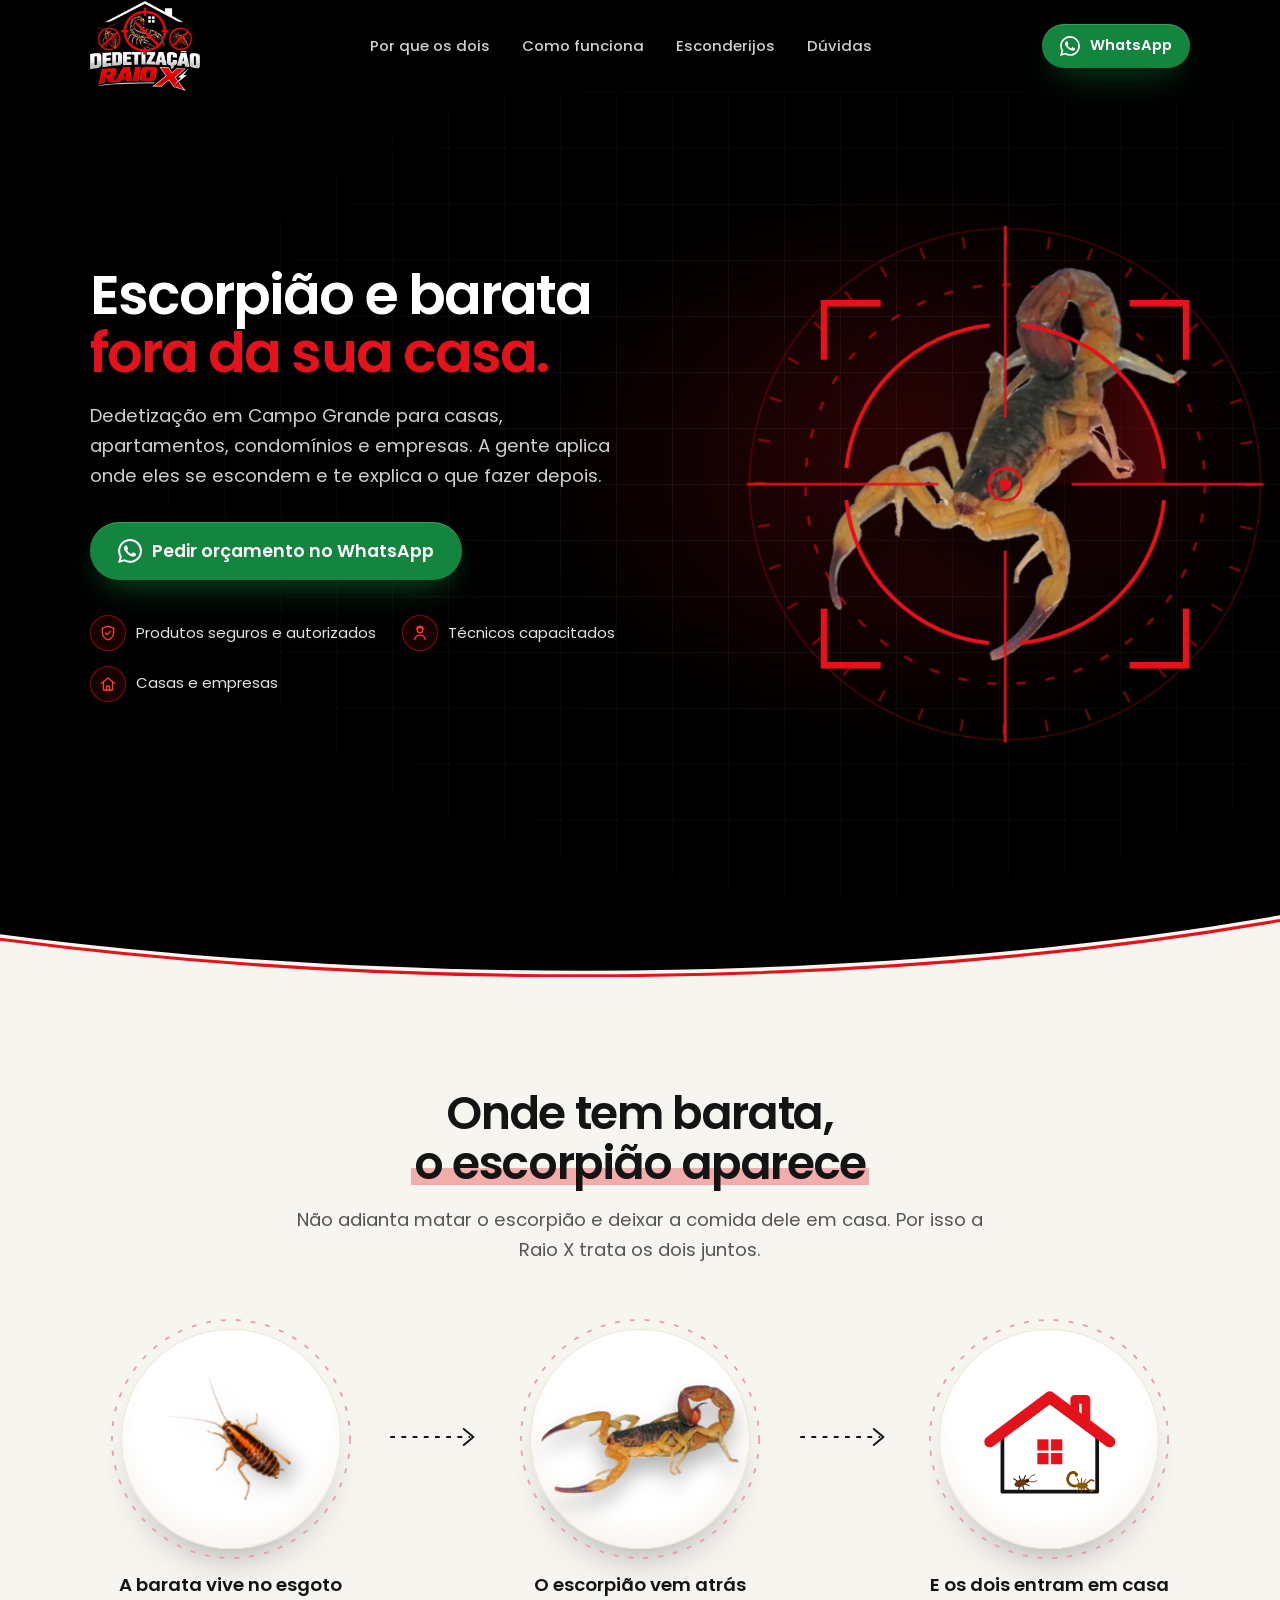
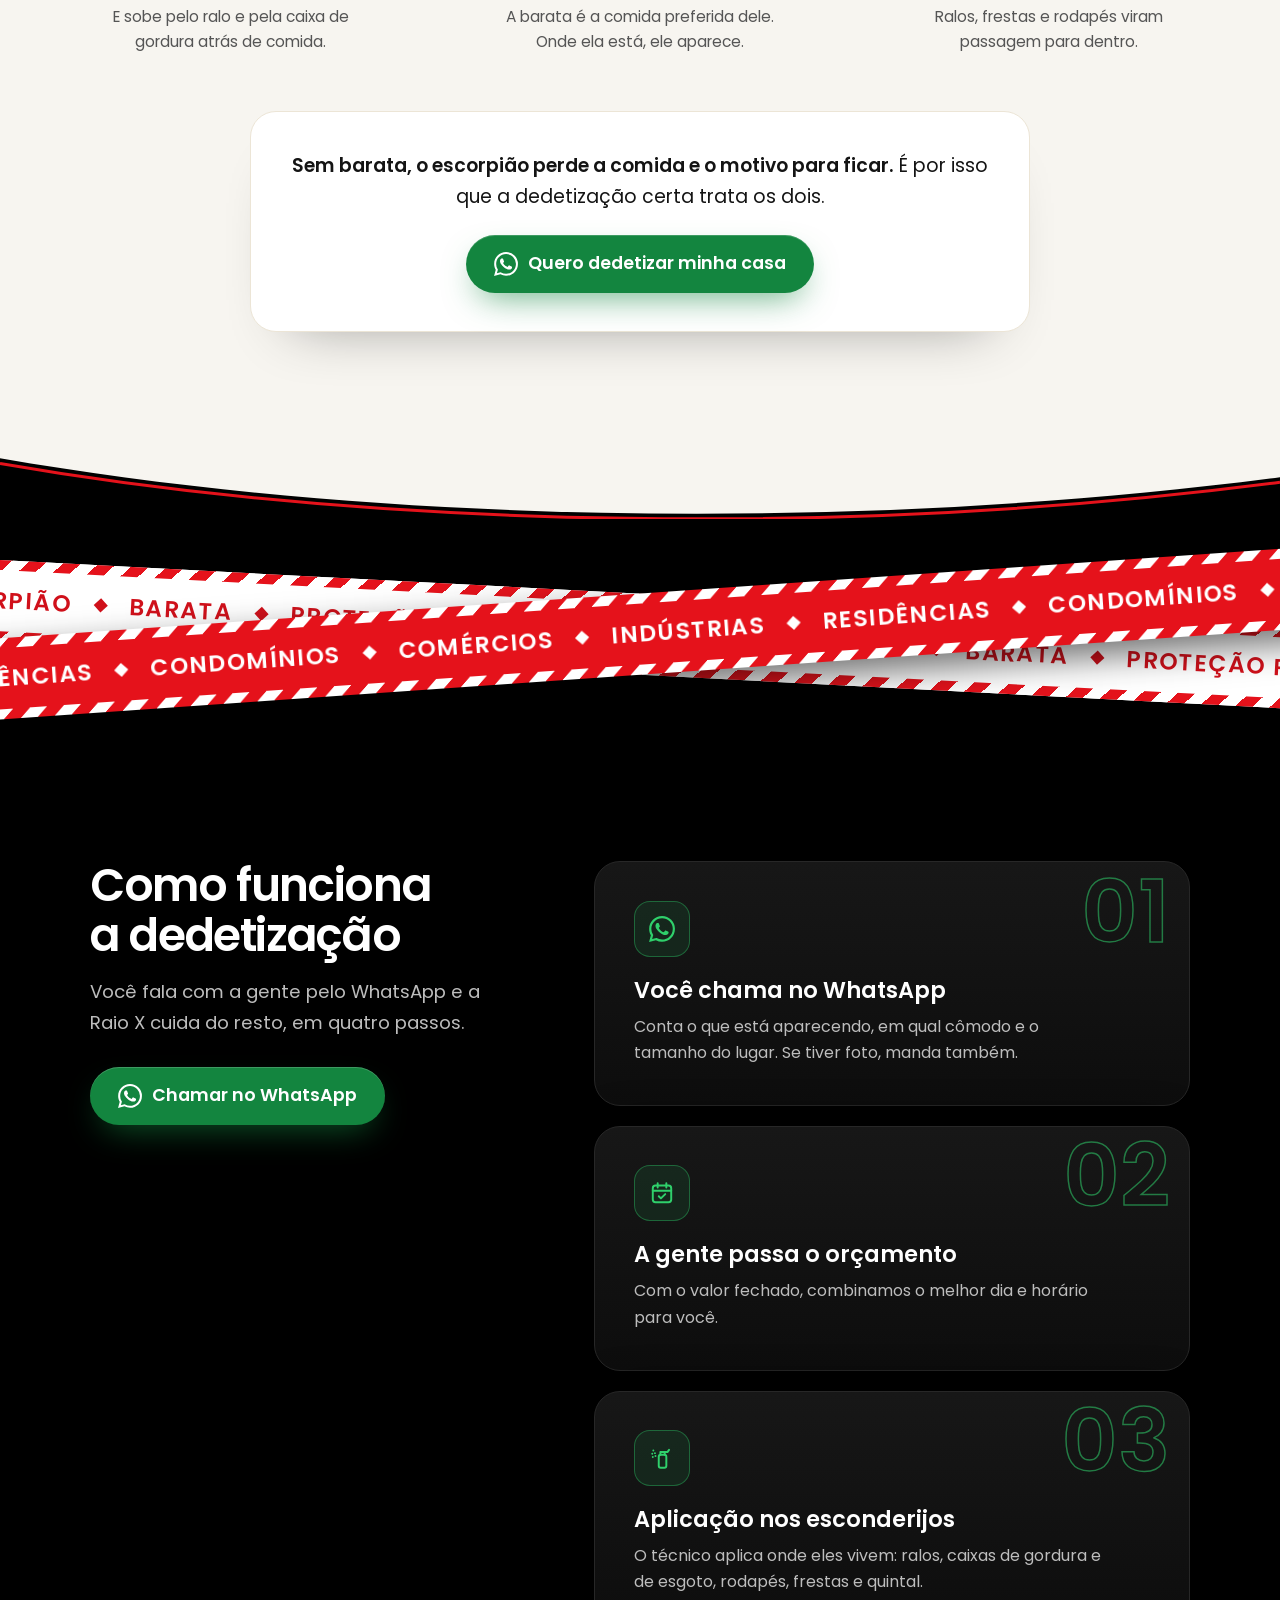
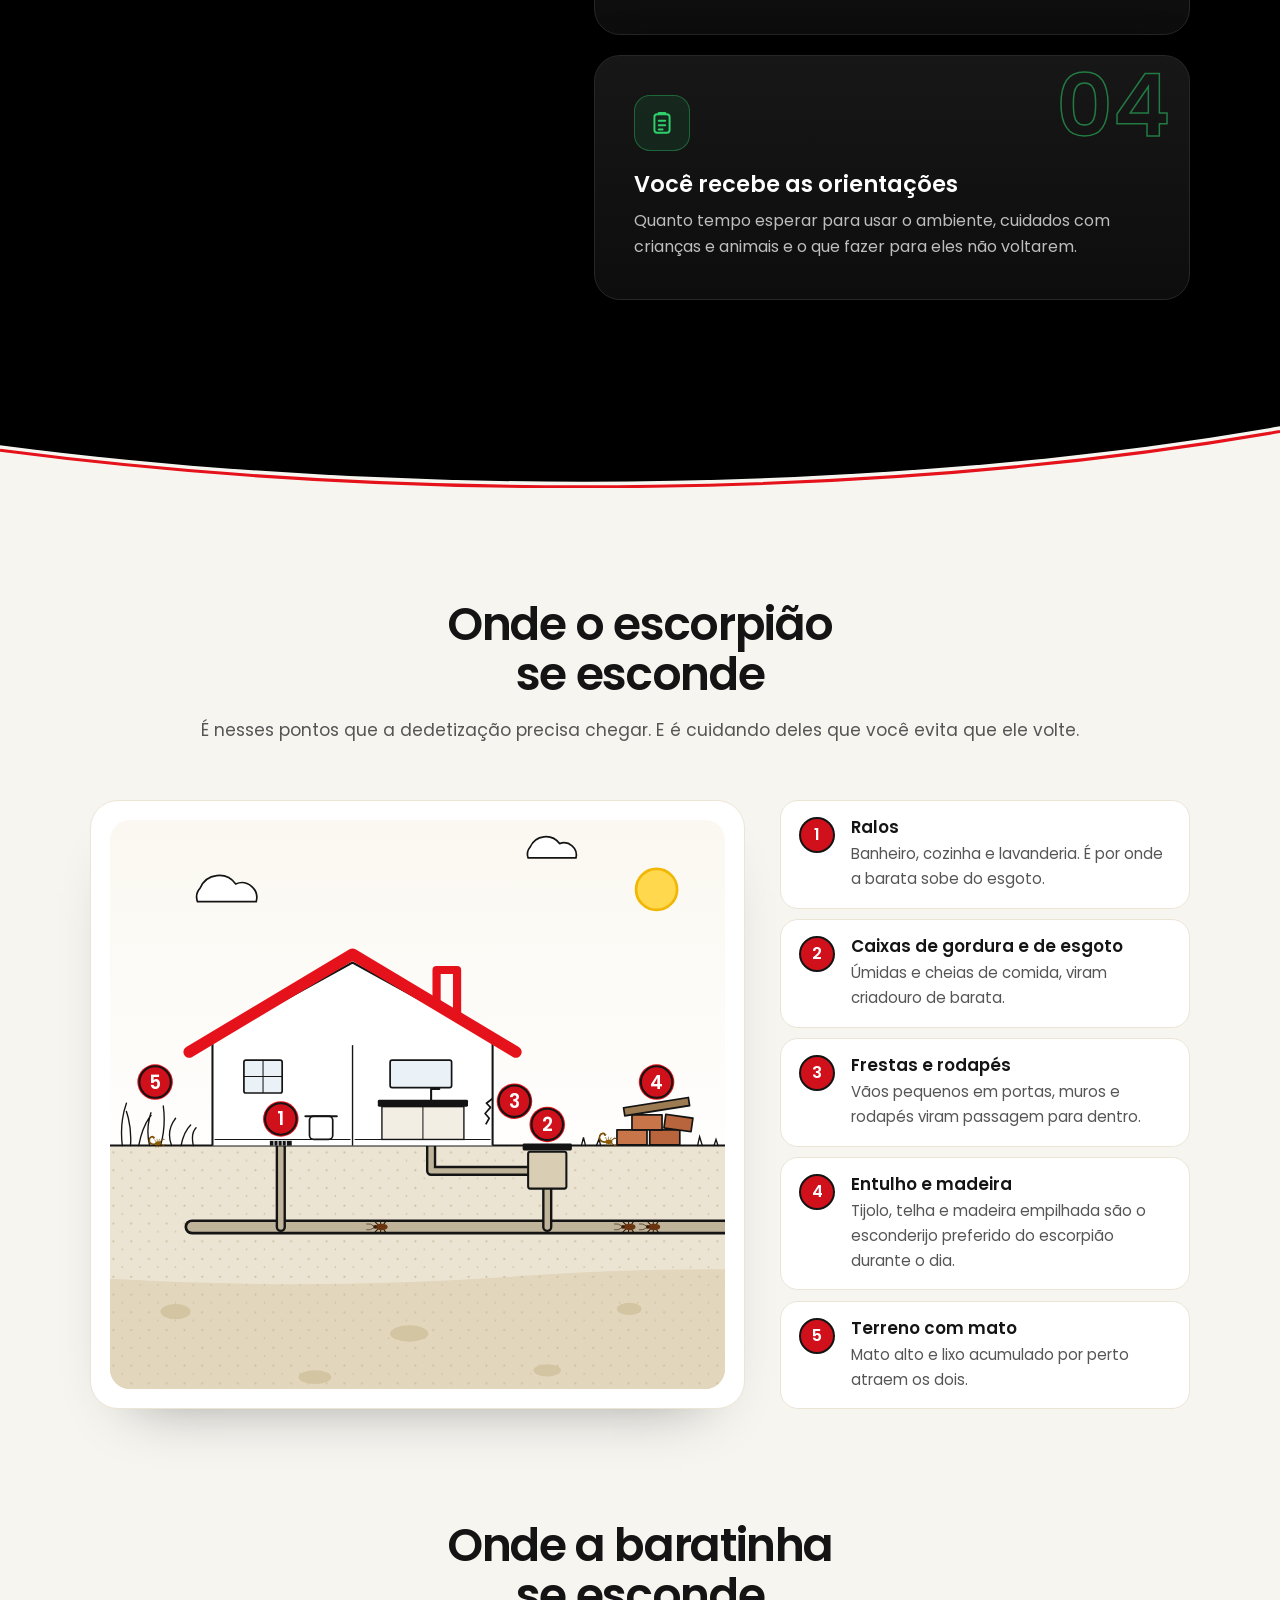
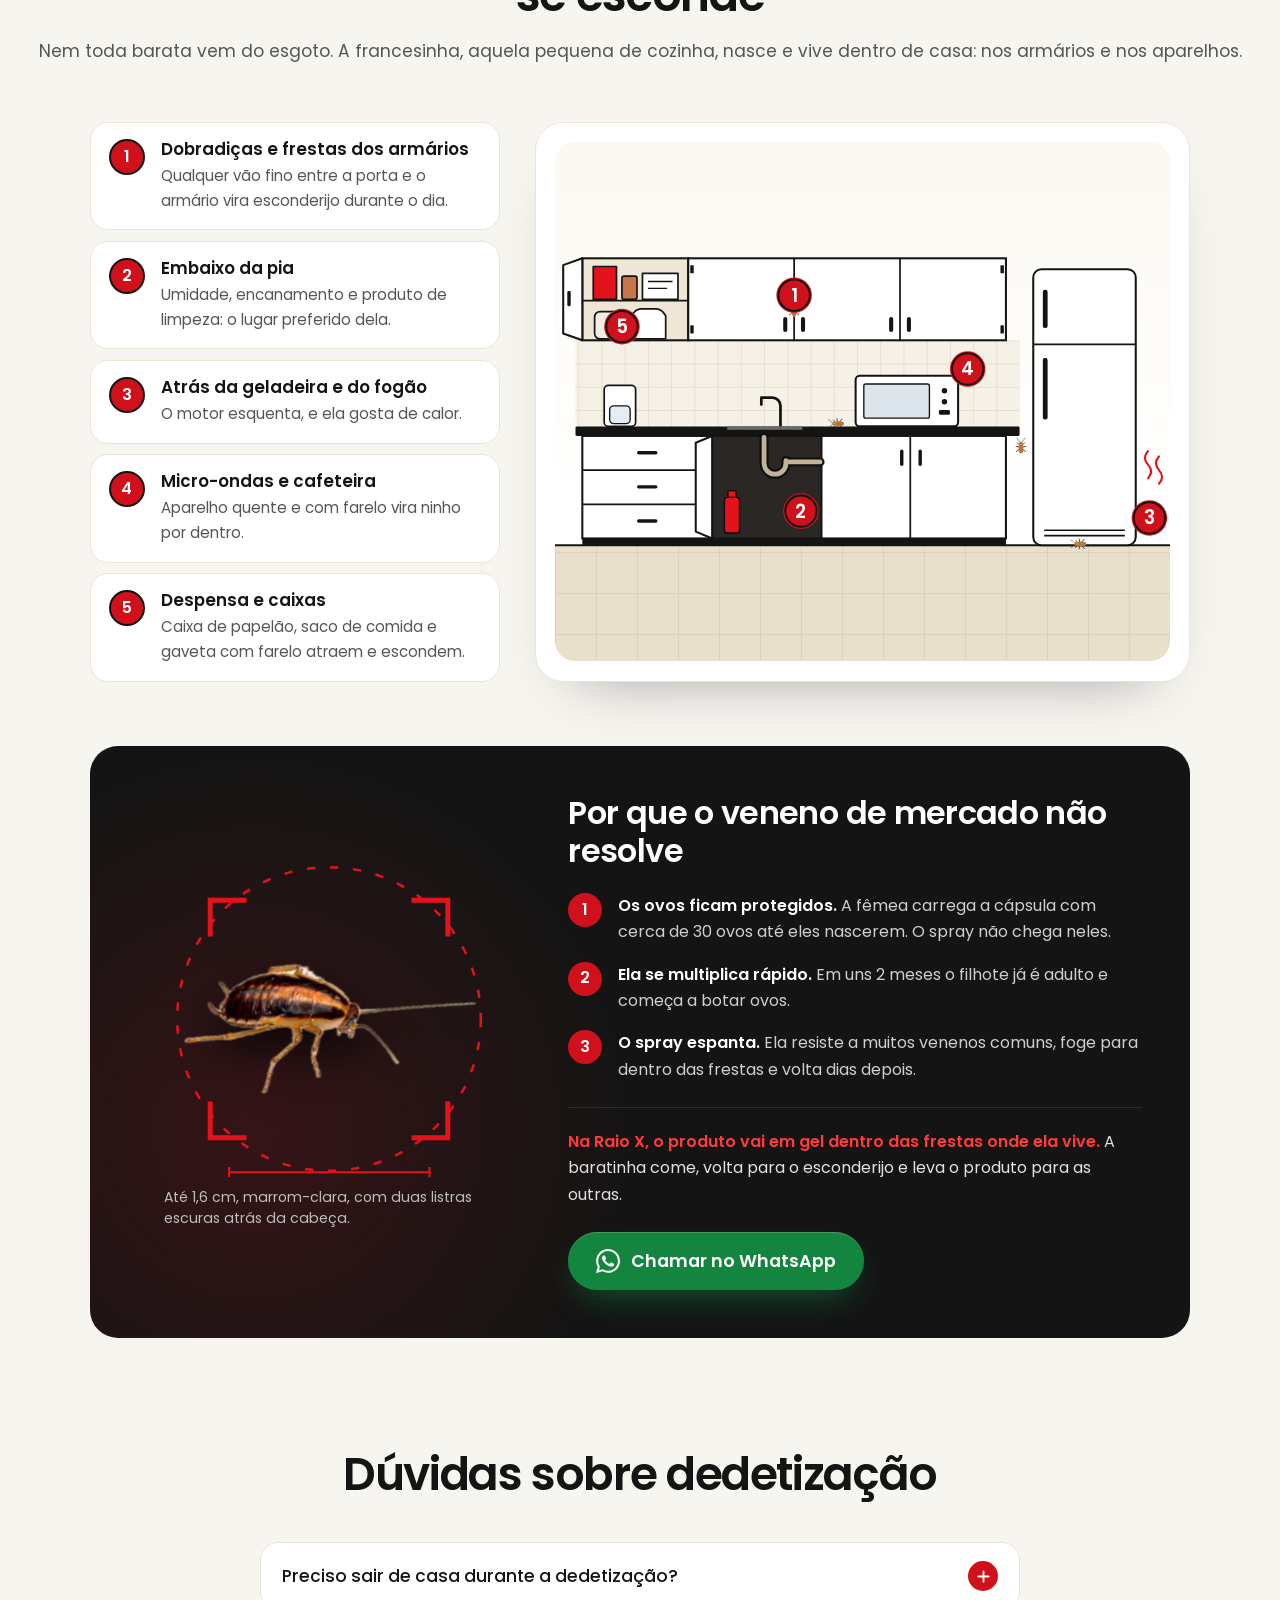
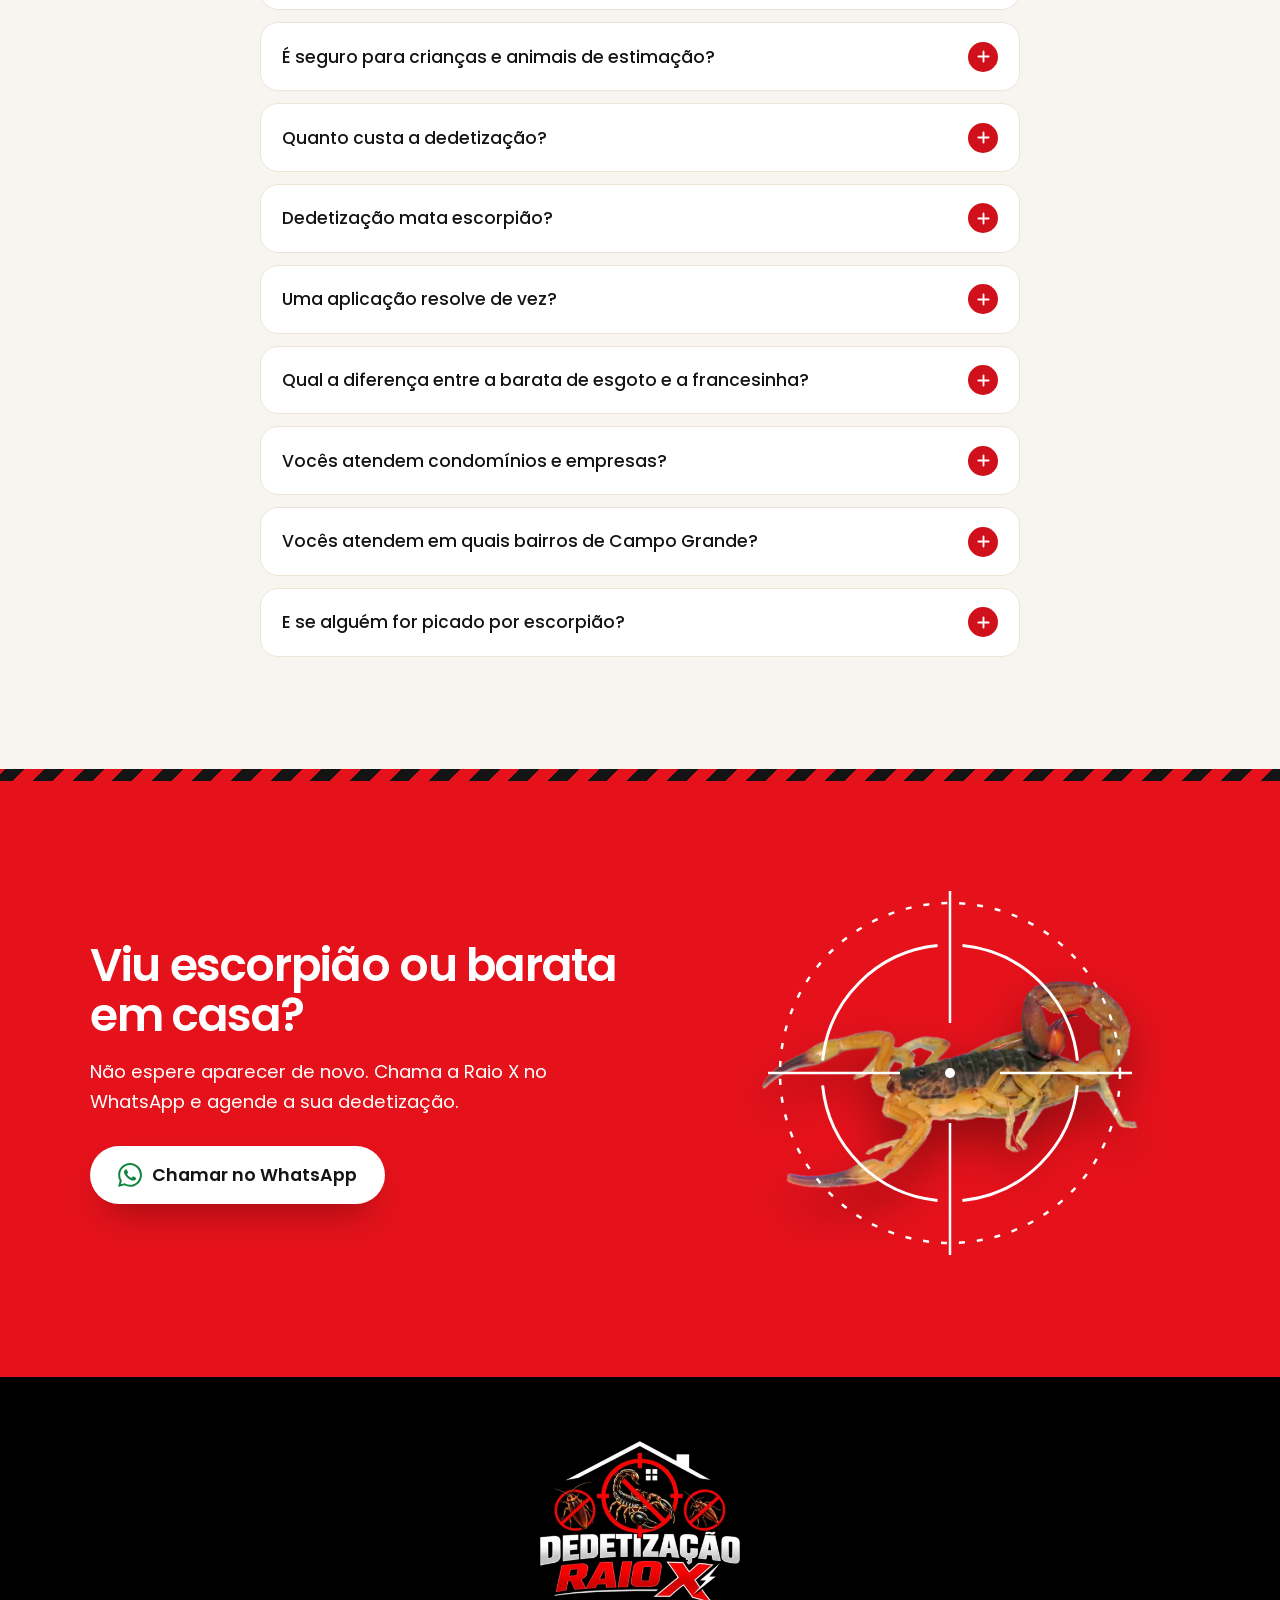
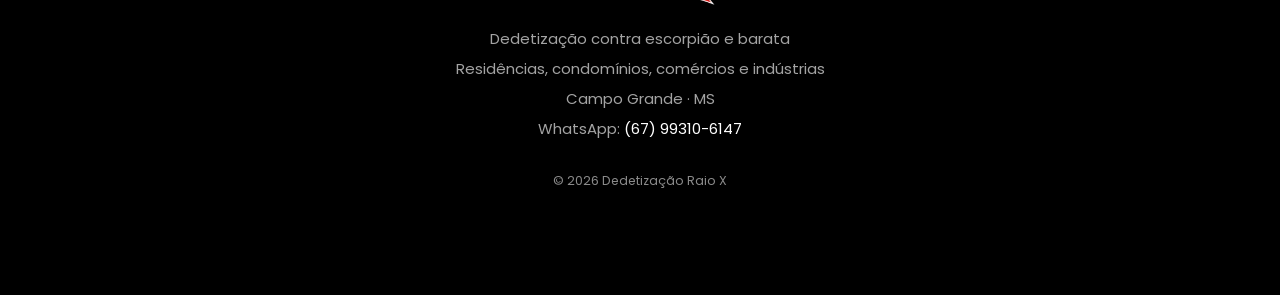
==== commit ad381289: "fix: point canonical, schema and sitemap to www.dedetizacaoraiox.com.br The site was never on dalux-" ====
--- a/index.html
+++ b/index.html
@@ -6,17 +6,17 @@
 <title>Dedetização em Campo Grande contra escorpião e barata | Dedetização Raio X</title>
 <meta name="description" content="Dedetização em Campo Grande (MS) contra escorpião, barata e baratinha francesinha para casas, apartamentos, condomínios, comércios e indústrias. Produtos autorizados e técnicos capacitados. Peça seu orçamento pelo WhatsApp.">
 <meta name="theme-color" content="#000000">
-<link rel="canonical" href="https://dalux-landing.vercel.app/">
+<link rel="canonical" href="https://www.dedetizacaoraiox.com.br/">
 <meta name="robots" content="index,follow,max-image-preview:large,max-snippet:-1">
 <meta name="geo.region" content="BR-MS">
 <meta name="geo.placename" content="Campo Grande">
 <meta property="og:type" content="website">
 <meta property="og:locale" content="pt_BR">
 <meta property="og:site_name" content="Dedetização Raio X">
-<meta property="og:url" content="https://dalux-landing.vercel.app/">
+<meta property="og:url" content="https://www.dedetizacaoraiox.com.br/">
 <meta property="og:title" content="Dedetização Raio X: escorpião e barata fora da sua casa">
 <meta property="og:description" content="Dedetização em Campo Grande para casas, condomínios e empresas. Peça seu orçamento pelo WhatsApp.">
-<meta property="og:image" content="https://dalux-landing.vercel.app/assets/img/og-raiox.jpg">
+<meta property="og:image" content="https://www.dedetizacaoraiox.com.br/assets/img/og-raiox.jpg">
 <meta property="og:image:width" content="1200">
 <meta property="og:image:height" content="630">
 <meta property="og:image:alt" content="Dedetização Raio X em Campo Grande, contra escorpião e barata">
@@ -28,7 +28,7 @@
 <link rel="preload" as="image" href="assets/img/esc-topo-960.webp" imagesrcset="assets/img/esc-topo-560.webp 560w, assets/img/esc-topo-960.webp 960w" imagesizes="(min-width:900px) 440px, 72vw" fetchpriority="high">
 <script>document.documentElement.classList.add('js');setTimeout(function(){if(!window.__dalux)document.documentElement.classList.add('sem-anim')},3000)</script>
 <style>@font-face{font-family:'Poppins';src:url('assets/fonts/poppins-400.woff2') format('woff2');font-weight:400;font-display:optional}@font-face{font-family:'Poppins';src:url('assets/fonts/poppins-500.woff2') format('woff2');font-weight:500;font-display:optional}@font-face{font-family:'Poppins';src:url('assets/fonts/poppins-600.woff2') format('woff2');font-weight:600;font-display:optional}@font-face{font-family:'PoppinsFB';src:local('Arial'),local('Helvetica Neue'),local('Liberation Sans');size-adjust:112.5%}:root{--preto:#000;--papel:#F7F5F0;--borda:#ECE5D6;--tinta:#141414;--tinta-2:#555;--vermelho:#E5121B;--vermelho-claro:#FF3B3B;--vermelho-escuro:#D0101A;--zap:#13853F;--zap-esc:#0F6E33;--zap-claro:#2FD06B;--fonte:'Poppins','PoppinsFB',Arial,sans-serif;--wrap:1180px;--gut:clamp(1.25rem,5vw,2.5rem);--ease:cubic-bezier(.2,.7,.2,1);--h-topo:72px}*,*::before,*::after{box-sizing:border-box}html{-webkit-text-size-adjust:100%;scroll-behavior:smooth;scroll-padding-top:calc(var(--h-topo) + 12px)}body{margin:0;background:var(--papel);color:var(--tinta);font-family:var(--fonte);font-weight:400;font-size:1rem;line-height:1.65;-webkit-font-smoothing:antialiased;overflow-x:clip}img,svg{display:block;max-width:100%}img{height:auto}a{color:inherit}h1,h2,h3,p,ul,ol,figure{margin:0}ul,ol{padding:0;list-style:none}:focus-visible{outline:2px solid var(--vermelho-claro);outline-offset:3px;border-radius:8px}.wrap{width:100%;max-width:var(--wrap);margin-inline:auto;padding-inline:var(--gut)}.zap{position:relative;isolation:isolate;overflow:hidden;display:inline-flex;align-items:center;justify-content:center;gap:.65rem;min-height:58px;padding:.85rem 1.75rem;border-radius:999px;background:var(--zap);color:#fff;text-decoration:none;font-weight:600;font-size:clamp(1rem,.95rem + .3vw,1.1rem);line-height:1.2;white-space:nowrap;box-shadow:0 14px 34px -12px rgba(19,133,63,.7),inset 0 1px 0 rgba(255,255,255,.18);transition:transform .35s var(--ease),box-shadow .35s var(--ease),background-color .25s}.zap::after{content:'';position:absolute;z-index:-1;top:0;bottom:0;left:-45%;width:35%;background:linear-gradient(100deg,transparent,rgba(255,255,255,.42),transparent);transform:skewX(-20deg);animation:brilho 5s ease-in-out 1.8s infinite}.zap:hover{background:var(--zap-esc);transform:translateY(-3px);box-shadow:0 22px 40px -14px rgba(19,133,63,.8),inset 0 1px 0 rgba(255,255,255,.18)}.zap:hover svg{animation:balanca .6s ease-in-out}.zap:active{transform:translateY(0) scale(.98)}.zap svg{width:24px;height:24px;flex:none}.zap--p{min-height:44px;padding:.55rem 1.1rem;font-size:.92rem}.zap--p svg{width:20px;height:20px}@keyframes brilho{0%,62%{transform:skewX(-20deg) translateX(0)}100%{transform:skewX(-20deg) translateX(480%)}}@keyframes balanca{0%,100%{transform:rotate(0)}25%{transform:rotate(-14deg)}60%{transform:rotate(10deg)}}.progresso{position:fixed;inset:0 0 auto;height:3px;z-index:60;pointer-events:none}.progresso i{display:block;height:100%;background:var(--vermelho);transform-origin:0 50%;transform:scaleX(var(--p,0))}.topo{position:sticky;top:0;z-index:50;background:#000;transition:background-color .35s,box-shadow .35s}.topo.rolou{background:rgba(0,0,0,.78);-webkit-backdrop-filter:blur(14px) saturate(140%);backdrop-filter:blur(14px) saturate(140%);box-shadow:0 1px 0 rgba(255,255,255,.08),0 12px 30px -18px rgba(0,0,0,.9)}.topo .wrap{display:flex;align-items:center;justify-content:space-between;gap:1rem;height:var(--h-topo)}.marca{display:block;width:clamp(78px,21vw,96px)}.menu{display:none}.menu a{position:relative;color:#D0D0D0;text-decoration:none;font-size:.93rem;font-weight:500;padding-block:.4rem;transition:color .25s}.menu a::after{content:'';position:absolute;left:0;right:0;bottom:0;height:2px;background:var(--vermelho);transform:scaleX(0);transform-origin:right;transition:transform .35s var(--ease)}.menu a:hover{color:#fff}.menu a:hover::after{transform:scaleX(1);transform-origin:left}.hero{position:relative;background:#000;color:#fff;overflow:hidden;padding-top:clamp(.5rem,2.5vw,2rem)}.hero-fundo{position:absolute;inset:0;pointer-events:none;background:radial-gradient(42% 46% at 72% 42%,rgba(229,18,27,.20),transparent 72%),linear-gradient(rgba(255,255,255,.05) 1px,transparent 1px) 0 0/56px 56px,linear-gradient(90deg,rgba(255,255,255,.05) 1px,transparent 1px) 0 0/56px 56px;-webkit-mask-image:radial-gradient(80% 75% at 65% 42%,#000 25%,transparent 80%);mask-image:radial-gradient(80% 75% at 65% 42%,#000 25%,transparent 80%)}.hero-grid{position:relative;display:grid;gap:clamp(.5rem,3vw,2.5rem);align-items:center}.hero h1{font-weight:600;letter-spacing:-.035em;line-height:1.04;font-size:clamp(1.8rem,calc((100vw - 2.5rem) * .108),4.6rem);animation:sobeH1 .9s var(--ease) both}.hero h1 span{display:block;color:var(--vermelho)}.hero .sub{margin-top:1.2rem;color:#CFCFCF;font-size:clamp(1rem,.96rem + .3vw,1.15rem);max-width:33rem;animation:sobe .8s var(--ease) .15s both}.acoes{margin-top:1.9rem;display:flex;flex-wrap:wrap;align-items:center;gap:1rem 1.6rem;animation:sobe .8s var(--ease) .28s both}.selos{margin-top:2.2rem;display:flex;flex-wrap:wrap;gap:.9rem 1.6rem}.selos li{display:flex;align-items:center;gap:.65rem;font-size:.93rem;color:#E2E2E2;animation:sobe .7s var(--ease) both}.selos li:nth-child(1){animation-delay:.42s}.selos li:nth-child(2){animation-delay:.5s}.selos li:nth-child(3){animation-delay:.58s}.selo-ico{display:grid;place-items:center;width:36px;height:36px;border-radius:50%;border:1px solid rgba(229,18,27,.55);background:rgba(229,18,27,.1);color:var(--vermelho-claro)}.selo-ico svg{width:18px;height:18px}.alvo{position:relative;width:min(100%,560px);aspect-ratio:1;margin-inline:auto;--mx:0;--my:0}.cena{position:absolute;inset:0;translate:calc(var(--mx) * -16px) calc(var(--my) * -12px);transition:translate .7s var(--ease)}.slide{position:absolute;inset:0}.slide--bar{opacity:0}.roda .slide--esc{animation:cicloEsc 8s cubic-bezier(.65,0,.35,1) 1.2s infinite}.roda .slide--bar{animation:cicloBar 8s cubic-bezier(.65,0,.35,1) 1.2s infinite}.esc-w{position:absolute;left:12%;top:14%;width:76%;transform:rotate(-16deg)}.esc{width:100%;filter:drop-shadow(0 26px 28px rgba(0,0,0,.75));animation:entraEsc 1.3s var(--ease) both}.bar-w{position:absolute;left:25%;top:5%;width:50%;transform:rotate(16deg);transform-origin:50% 62%}.bar{width:100%;filter:drop-shadow(0 22px 24px rgba(0,0,0,.75))}.mira{position:absolute;overflow:visible;pointer-events:none}.mira{inset:0;width:100%;height:100%;translate:calc(var(--mx) * 6px) calc(var(--my) * 5px);transition:translate .5s var(--ease)}.mira *{transform-box:view-box;transform-origin:50% 50%}.m-caca{animation:caca 1.7s cubic-bezier(.25,.8,.25,1) .2s both}.m-deriva{animation:deriva 6s ease-in-out 2.4s infinite alternate}.m-externo{animation:gira 60s linear infinite}.m-tracos{animation:gira 32s linear infinite reverse}.m-varredura{animation:gira 3.4s linear infinite}.m-cantos{animation:trava .55s cubic-bezier(.3,1.6,.5,1) 1.5s both}.roda .m-cantos{animation:trava .55s cubic-bezier(.3,1.6,.5,1) 1.5s both,retrava 4s cubic-bezier(.3,1.4,.5,1) 4.65s infinite}.m-anel{animation:flash .9s ease-out 1.7s both}.m-pulso{animation:pulsa 1.8s ease-out 2s infinite}@keyframes sobeH1{from{transform:translateY(18px)}to{transform:none}}@keyframes sobe{from{opacity:0;transform:translateY(18px)}to{opacity:1;transform:none}}@keyframes entraEsc{from{transform:translate(9%,9%) scale(.86) rotate(12deg)}to{transform:none}}@keyframes cicloEsc{0%,41%{opacity:1;transform:none;filter:none}50%{opacity:0;transform:translateX(-46%) rotate(-16deg) scale(.82);filter:blur(5px)}50.01%,91%{opacity:0;transform:translateX(46%) rotate(16deg) scale(.82);filter:blur(5px)}100%{opacity:1;transform:none;filter:none}}@keyframes cicloBar{0%,41%{opacity:0;transform:translateX(46%) rotate(16deg) scale(.82);filter:blur(5px)}50%,91%{opacity:1;transform:none;filter:none}100%{opacity:0;transform:translateX(-46%) rotate(-16deg) scale(.82);filter:blur(5px)}}@keyframes retrava{0%{transform:none}4%{transform:scale(1.28);opacity:.4}12%,100%{transform:none;opacity:1}}@keyframes caca{0%{opacity:0;transform:translate(-80px,70px) scale(1.3)}18%{opacity:1}55%{transform:translate(16px,-12px) scale(.97)}80%{transform:translate(-4px,3px)}100%{opacity:1;transform:none}}@keyframes deriva{to{transform:translate(5px,-4px)}}@keyframes gira{to{transform:rotate(360deg)}}@keyframes trava{from{opacity:0;transform:scale(1.5)}to{opacity:1;transform:none}}@keyframes flash{0%{stroke-width:3}30%{stroke-width:10;opacity:.6}100%{stroke-width:3;opacity:1}}@keyframes pulsa{from{transform:scale(1);opacity:1}to{transform:scale(3.4);opacity:0}}.curva{display:block;width:100%;height:clamp(42px,6vw,86px);background:var(--para);margin-top:-1px}.hero .curva{margin-top:clamp(2rem,5vw,3.5rem)}.curva .traco{fill:none;stroke:var(--vermelho);stroke-width:3;vector-effect:non-scaling-stroke}.curva--vira{transform:scaleX(-1)}.secao{padding-block:clamp(4rem,9vw,7rem)}.clara{background:var(--papel)}.escura{background:#000;color:#fff}.secao h2,.final h2{font-weight:600;letter-spacing:-.03em;line-height:1.1;font-size:clamp(1.8rem,calc((100vw - 2.5rem) * .082),3.3rem)}.titulo-centro{text-align:center;max-width:46rem;margin-inline:auto}.lead{margin-top:1rem;color:var(--tinta-2);font-size:clamp(1rem,.96rem + .3vw,1.15rem)}.escura .lead{color:#BDBDBD}.sublinha{display:inline-block;background:linear-gradient(rgba(229,18,27,.32),rgba(229,18,27,.32)) no-repeat 0 88%/0% 34%;padding-inline:.06em;transition:background-size 1.1s var(--ease) .45s}.on .sublinha,.sem-anim .sublinha{background-size:100% 34%}.cadeia{margin-top:clamp(2.5rem,6vw,4rem);display:grid;justify-items:center;gap:1.2rem;text-align:center}.no{max-width:290px}.no-img{position:relative;width:190px;aspect-ratio:1;margin-inline:auto;display:grid;place-items:center;border-radius:50%;background:radial-gradient(circle at 50% 42%,#fff 0 56%,#F0EADD 100%);box-shadow:inset 0 0 0 1px var(--borda),0 26px 44px -26px rgba(0,0,0,.4);transition:transform .45s var(--ease)}.no:hover .no-img{transform:translateY(-6px) rotate(-2deg)}.no-anel{position:absolute;inset:-14px;width:calc(100% + 28px);max-width:none;color:#E3A3A6;animation:gira 40s linear infinite}.no-barata{width:42%;transform:rotate(-62deg);filter:drop-shadow(0 12px 10px rgba(0,0,0,.3))}.no-escorp{width:90%;filter:drop-shadow(0 12px 10px rgba(0,0,0,.3))}.no-casa{width:68%}.no h3{margin-top:1.5rem;font-weight:600;font-size:1.15rem;line-height:1.3}.no p{margin-top:.4rem;color:var(--tinta-2);font-size:.97rem}.seta svg{width:72px;height:auto;transform:rotate(90deg);overflow:visible}.seta-linha{fill:none;stroke:var(--tinta);stroke-width:2.5;stroke-dasharray:6 8;animation:flui 1s linear infinite}.seta-ponta{fill:none;stroke:var(--tinta);stroke-width:2.5;stroke-linecap:round;stroke-linejoin:round}@keyframes flui{to{stroke-dashoffset:-28}}.conclusao{margin:clamp(2.5rem,6vw,3.5rem) auto 0;max-width:780px;text-align:center;background:#fff;border:1px solid var(--borda);border-radius:26px;padding:clamp(1.6rem,4vw,2.4rem);box-shadow:0 30px 60px -42px rgba(0,0,0,.45)}.conclusao p{font-size:clamp(1.02rem,.98rem + .3vw,1.18rem)}.conclusao .zap{margin-top:1.4rem}.fitas{position:relative;background:#000;height:clamp(150px,19vw,230px);overflow:hidden;margin-top:-1px}.fita{position:absolute;left:-6%;width:112%;top:50%;background:var(--vermelho);color:#fff;padding-block:calc(10px + .7rem);box-shadow:0 14px 34px rgba(0,0,0,.55)}.fita::before,.fita::after{content:'';position:absolute;left:0;right:0;height:10px;background:repeating-linear-gradient(-45deg,#fff 0 12px,var(--vermelho) 12px 24px)}.fita::before{top:0}.fita::after{bottom:0}.fita--1{z-index:2;transform:translateY(-50%) rotate(-4deg)}.fita--2{background:#fff;color:var(--vermelho-escuro);transform:translateY(-50%) rotate(3deg)}.fita--2::before,.fita--2::after{background:repeating-linear-gradient(-45deg,var(--vermelho) 0 12px,#fff 12px 24px)}.trilho{display:flex;width:max-content;animation:corre 32s linear infinite}.fita--2 .trilho{animation-duration:40s;animation-direction:reverse}.grupo{display:flex;align-items:center;gap:1.5rem;padding-right:1.5rem}.grupo span{font-weight:600;text-transform:uppercase;letter-spacing:.06em;font-size:clamp(1rem,.8rem + 1vw,1.45rem);white-space:nowrap}.grupo i{display:block;width:10px;height:10px;background:currentColor;transform:rotate(45deg)}@keyframes corre{to{transform:translateX(-50%)}}.passos-grid{display:grid;gap:2.5rem}.passos-topo{text-align:center}.pilha{display:grid;gap:1.25rem}.cartao{position:sticky;top:calc(var(--h-topo) + 18px + var(--i) * 16px);overflow:hidden;background:linear-gradient(180deg,#171717,#0D0D0D);border:1px solid #272727;border-radius:26px;padding:clamp(1.6rem,4vw,2.4rem);min-height:230px;text-align:center;box-shadow:0 -20px 40px -22px rgba(0,0,0,.9);transition:border-color .35s}.cartao:hover{border-color:rgba(47,208,107,.5)}.c-num{position:absolute;right:1.2rem;top:.4rem;font-weight:600;font-size:clamp(3.4rem,9vw,5.4rem);line-height:1;color:transparent;-webkit-text-stroke:1.5px rgba(47,208,107,.55)}.c-ico{display:grid;place-items:center;width:56px;height:56px;margin-inline:auto;border-radius:16px;background:rgba(47,208,107,.1);border:1px solid rgba(47,208,107,.38);color:var(--zap-claro)}.c-ico svg{width:26px;height:26px}.cartao h3{margin-top:1.2rem;font-weight:600;font-size:clamp(1.15rem,1.05rem + .5vw,1.4rem);line-height:1.3}.cartao p{margin:.55rem auto 0;color:#BDBDBD;max-width:30rem}.so-desk{display:none}.so-mob{justify-self:center}.passos-topo .zap{margin-top:1.8rem}.mapa{margin-top:clamp(2rem,5vw,3.5rem);display:grid;gap:1.5rem;align-items:center}.mapa-fig{background:#fff;border:1px solid var(--borda);border-radius:28px;padding:clamp(.6rem,1.6vw,1.2rem);box-shadow:0 30px 60px -42px rgba(0,0,0,.45)}.casa-svg{width:100%;height:auto;border-radius:20px;background:linear-gradient(#FBF8F1,#fff 70%)}.hs{cursor:pointer}.hs-bola{fill:var(--vermelho-escuro);stroke:var(--tinta);stroke-width:3;transform-box:fill-box;transform-origin:center;transition:transform .3s var(--ease),fill .3s}.hs text{font:600 27px var(--fonte);fill:#fff;text-anchor:middle;pointer-events:none;transition:fill .3s}.hs-pulso{fill:var(--vermelho);transform-box:fill-box;transform-origin:center;animation:pulsaHs 2.2s ease-out infinite}.hs:nth-of-type(2) .hs-pulso{animation-delay:.4s}.hs:nth-of-type(3) .hs-pulso{animation-delay:.8s}.hs:nth-of-type(4) .hs-pulso{animation-delay:1.2s}.hs:nth-of-type(5) .hs-pulso{animation-delay:1.6s}.hs.ativo .hs-bola{fill:var(--tinta);transform:scale(1.2)}.hs.ativo text{fill:var(--vermelho-claro)}@keyframes pulsaHs{from{transform:scale(.8);opacity:.7}to{transform:scale(2.1);opacity:0}}.mapa-lista{display:grid;gap:.65rem}.mapa-lista li{display:flex;gap:1rem;align-items:flex-start;padding:1rem 1.1rem;border-radius:18px;background:#fff;border:1px solid var(--borda);cursor:pointer;outline:none;transition:border-color .3s,box-shadow .3s,translate .3s var(--ease)}.mapa-lista li:hover,.mapa-lista li.ativo,.mapa-lista li:focus-visible{border-color:var(--tinta);translate:6px 0;box-shadow:0 16px 30px -22px rgba(0,0,0,.5)}.mapa-lista .n{flex:none;display:grid;place-items:center;width:36px;height:36px;border-radius:50%;background:var(--vermelho-escuro);color:#fff;border:2px solid var(--tinta);font-weight:600;line-height:1}.mapa-lista h3{font-weight:600;font-size:1.05rem;line-height:1.3}.mapa-lista p{margin-top:.2rem;font-size:.94rem;color:var(--tinta-2)}.baratinha{padding-top:0}.ficha{position:relative;overflow:hidden;margin-top:clamp(2.5rem,6vw,4rem);display:grid;gap:1.6rem;align-items:center;text-align:center;background:var(--tinta);color:#fff;border-radius:28px;padding:clamp(1.6rem,4vw,3rem)}.ficha::before{content:'';position:absolute;inset:auto auto -30% -20%;width:70%;aspect-ratio:1;background:radial-gradient(closest-side,rgba(229,18,27,.16),transparent);pointer-events:none}.ficha-foto{position:relative;width:min(100%,330px);margin-inline:auto}.ficha-foto img{position:relative;width:90%;margin:30.9% auto 30.9%;transform:rotate(-10deg);filter:drop-shadow(0 18px 18px rgba(0,0,0,.65))}.ficha-anel{position:absolute;top:0;left:0;width:100%;height:auto}.fa-giro{transform-box:view-box;transform-origin:50% 50%;animation:gira 40s linear infinite}.ficha-foto figcaption{position:relative;margin-top:-6%;font-size:.88rem;color:#BDBDBD;line-height:1.5}.ficha-foto figcaption svg{width:62%;height:auto;margin:0 auto .5rem}.ficha-txt h3{font-weight:600;letter-spacing:-.02em;line-height:1.2;font-size:clamp(1.4rem,1.1rem + 1.2vw,2rem)}.motivos{margin-top:1.4rem;display:grid;gap:1rem;counter-reset:m;text-align:left}.motivos li{display:flex;gap:1rem;align-items:flex-start;counter-increment:m;color:#CFCFCF}.motivos li::before{content:counter(m);flex:none;display:grid;place-items:center;width:34px;height:34px;border-radius:50%;background:var(--vermelho-escuro);color:#fff;font-weight:600}.motivos b{color:#fff;font-weight:600}.ficha-marca{margin-top:1.5rem;padding-top:1.3rem;border-top:1px solid #2C2C2C;color:#E2E2E2}.ficha-marca b{color:var(--vermelho-claro);font-weight:600}.ficha .zap{margin-top:1.5rem}.faq-sec{padding-top:0}.faq{max-width:840px}.faq h2{text-align:center}.faq-lista{margin-top:clamp(1.8rem,4vw,2.6rem);display:grid;gap:.75rem}.faq details{background:#fff;border:1px solid var(--borda);border-radius:18px;transition:border-color .3s,box-shadow .3s}.faq details[open]{border-color:var(--tinta);box-shadow:0 18px 40px -30px rgba(0,0,0,.5)}.faq summary{list-style:none;cursor:pointer;display:flex;justify-content:space-between;align-items:center;gap:1rem;padding:1.15rem 1.3rem;font-weight:500;font-size:clamp(1rem,.97rem + .2vw,1.08rem);line-height:1.4}.faq summary::-webkit-details-marker{display:none}.faq summary::after{content:'';flex:none;width:30px;height:30px;border-radius:50%;background:var(--vermelho-escuro) url("data:image/svg+xml,%3Csvg xmlns='http://www.w3.org/2000/svg' viewBox='0 0 14 14'%3E%3Cpath d='M7 1.5v11M1.5 7h11' stroke='%23ffffff' stroke-width='2' stroke-linecap='round'/%3E%3C/svg%3E") center/13px no-repeat;transition:transform .35s var(--ease)}.faq details[open] summary::after{transform:rotate(135deg)}.faq details p{padding:0 1.3rem 1.25rem;color:var(--tinta-2)}.faq details[open] p{animation:sobe .45s var(--ease)}.final{position:relative;overflow:hidden;background:var(--vermelho);color:#fff;padding-block:clamp(4rem,9vw,6.5rem)}.final::before{content:'';position:absolute;inset:0 0 auto;height:12px;background:repeating-linear-gradient(-45deg,var(--tinta) 0 14px,transparent 14px 28px)}.final-grid{display:grid;gap:2rem;align-items:center;text-align:center}.final-txt p{margin:1rem auto 0;max-width:32rem;font-size:clamp(1rem,.96rem + .3vw,1.15rem)}.final-txt .zap{margin-top:1.8rem;background:#fff;color:var(--tinta);box-shadow:0 18px 38px -16px rgba(0,0,0,.45)}.final-txt .zap:hover{background:#f1f1f1}.final-txt .zap svg{color:var(--zap)}.final-alvo{position:relative;width:min(78vw,400px);aspect-ratio:1;margin-inline:auto}.final-alvo img{position:absolute;left:3%;top:27%;width:94%;filter:drop-shadow(0 22px 22px rgba(0,0,0,.35))}.final-alvo svg{position:absolute;inset:0;width:100%;height:100%}.f-anel{transform-box:view-box;transform-origin:50% 50%;animation:gira 36s linear infinite}.rodape{background:#000;color:#A3A3A3;text-align:center;padding-block:clamp(2.8rem,6vw,4rem) 6.5rem;font-size:.93rem}.rodape img{width:200px;margin:0 auto}.rodape .linhas{margin-top:1.4rem}.rodape p + p{margin-top:.35rem}.rodape a{color:#fff;text-decoration:none}.rodape small{display:block;margin-top:1.8rem;font-size:.78rem;color:#8A8A8A}.rodape small a{color:#A3A3A3;text-decoration:underline}.flutua{position:fixed;right:max(16px,env(safe-area-inset-right));bottom:max(16px,env(safe-area-inset-bottom));z-index:40;display:grid;place-items:center;width:60px;height:60px;border-radius:50%;background:var(--zap);color:#fff;box-shadow:0 10px 28px -8px rgba(0,0,0,.6);transition:transform .3s var(--ease),background-color .25s}.flutua::before{content:'';position:absolute;inset:0;z-index:-1;border-radius:50%;background:var(--zap);animation:onda 2.4s ease-out infinite}.flutua:hover{background:var(--zap-esc);transform:scale(1.08)}.js .flutua{opacity:0;transform:translateY(24px) scale(.7);pointer-events:none;transition:opacity .4s var(--ease),transform .5s cubic-bezier(.3,1.5,.5,1),background-color .25s}.js.fab .flutua,.sem-anim .flutua{opacity:1;transform:none;pointer-events:auto}.js.fab .flutua:hover{transform:scale(1.08)}.flutua svg{width:32px;height:32px}@keyframes onda{from{transform:scale(1);opacity:.55}to{transform:scale(1.75);opacity:0}}.js .rv{opacity:0;transform:translateY(34px);filter:blur(6px);transition:opacity .9s var(--ease),transform .9s var(--ease),filter .9s var(--ease);transition-delay:calc(var(--d,0) * 110ms)}.js .rv.on,.sem-anim .rv{opacity:1;transform:none;filter:none}.pausa,.pausa *,.pausa *::before,.pausa *::after{animation-play-state:paused!important}@media (max-width:899px){.hero-grid{text-align:center}.alvo{order:-1;width:min(88vw,420px)}.hero .sub{margin-inline:auto}.acoes{justify-content:center}.selos{justify-content:center}}@media (max-width:420px){.zap{padding-inline:1.15rem;gap:.5rem;font-size:.95rem}.zap svg{width:22px;height:22px}}@media (max-width:359px){.zap{white-space:normal;text-align:center}}@media (min-width:640px){.mapa-lista{grid-template-columns:1fr 1fr}.mapa-lista li:last-child{grid-column:1/-1}}@media (min-width:900px){:root{--h-topo:92px}.marca{width:110px}.hero-grid{grid-template-columns:1.15fr .85fr;min-height:min(720px,calc(100svh - var(--h-topo) - 80px))}.hero h1{font-size:clamp(2.6rem,.9rem + 3.2vw,4rem)}.alvo{width:min(560px,118%);justify-self:end;margin-right:-10%}.secao h2,.final h2{font-size:clamp(2.4rem,1.4rem + 1.8vw,3.3rem)}.cadeia{grid-template-columns:1fr auto 1fr auto 1fr;align-items:start;gap:1rem}.no-img{width:220px}.seta{margin-top:92px}.seta svg{width:96px;transform:none}.passos-grid{grid-template-columns:.85fr 1.15fr;align-items:start;gap:4rem}.passos-topo{position:sticky;top:calc(var(--h-topo) + 60px);text-align:left}.cartao{text-align:left}.c-ico{margin-inline:0}.cartao p{margin-inline:0}.so-desk{display:inline-flex}.so-mob{display:none}.mapa{grid-template-columns:1.6fr 1fr;gap:2.2rem;align-items:stretch}.mapa--inv{grid-template-columns:1fr 1.6fr}.mapa--inv .mapa-fig{order:2}.casa-svg{height:100%}.ficha{grid-template-columns:.8fr 1.2fr;text-align:left;gap:3rem}.mapa-lista{grid-template-columns:1fr}.mapa-lista li:last-child{grid-column:auto}.final-grid{grid-template-columns:1.1fr .9fr;text-align:left}.final-txt p{margin-inline:0}}@media (min-width:1040px){.menu{display:flex;gap:2rem}}@media (min-width:1200px){.lead--linha{width:max-content;max-width:none;white-space:nowrap;position:relative;left:50%;transform:translateX(-50%);font-size:min(1.15rem,calc((100vw - 5rem)/70))}}@media (prefers-reduced-motion:reduce){html{scroll-behavior:auto}*,*::before,*::after{animation:none!important;transition:none!important}.js .rv{opacity:1;transform:none;filter:none}.sublinha{background-size:100% 34%}}</style>
-<script type="application/ld+json" id="schema">{"@context":"https://schema.org","@graph":[{"@type":"LocalBusiness","@id":"https://dalux-landing.vercel.app/#empresa","name":"Dedetização Raio X","description":"Dedetização em Campo Grande (MS) contra escorpião, barata de esgoto e baratinha francesinha, para casas, apartamentos, condomínios, comércios e indústrias.","url":"https://dalux-landing.vercel.app/","telephone":"+55 67 99310-6147","image":"https://dalux-landing.vercel.app/assets/img/og-raiox.jpg","logo":"https://dalux-landing.vercel.app/assets/img/logo-raiox-720.webp","address":{"@type":"PostalAddress","addressLocality":"Campo Grande","addressRegion":"MS","addressCountry":"BR"},"areaServed":{"@type":"City","name":"Campo Grande","sameAs":"https://pt.wikipedia.org/wiki/Campo_Grande_(Mato_Grosso_do_Sul)"},"contactPoint":{"@type":"ContactPoint","telephone":"+55 67 99310-6147","contactType":"customer service","availableLanguage":"pt-BR"},"knowsAbout":["dedetização","controle de escorpião","escorpião-amarelo","controle de baratas","barata de esgoto","barata francesinha"],"hasOfferCatalog":{"@type":"OfferCatalog","name":"Serviços de dedetização","itemListElement":[{"@type":"Offer","itemOffered":{"@type":"Service","name":"Dedetização contra escorpião","description":"Aplicação nos pontos onde o escorpião e a barata, que é a comida dele, se escondem: ralos, caixas de gordura e de esgoto, frestas, rodapés, entulho e terreno.","serviceType":"Dedetização","areaServed":{"@type":"City","name":"Campo Grande","sameAs":"https://pt.wikipedia.org/wiki/Campo_Grande_(Mato_Grosso_do_Sul)"},"provider":{"@id":"https://dalux-landing.vercel.app/#empresa"}}},{"@type":"Offer","itemOffered":{"@type":"Service","name":"Dedetização contra barata de esgoto","description":"Tratamento de ralos e caixas de gordura e de esgoto, por onde a barata sobe para dentro de casa.","serviceType":"Dedetização","areaServed":{"@type":"City","name":"Campo Grande","sameAs":"https://pt.wikipedia.org/wiki/Campo_Grande_(Mato_Grosso_do_Sul)"},"provider":{"@id":"https://dalux-landing.vercel.app/#empresa"}}},{"@type":"Offer","itemOffered":{"@type":"Service","name":"Dedetização contra barata francesinha","description":"Gel aplicado nas frestas dos armários, embaixo da pia, atrás da geladeira e do fogão e nos aparelhos da cozinha, onde a baratinha vive.","serviceType":"Dedetização","areaServed":{"@type":"City","name":"Campo Grande","sameAs":"https://pt.wikipedia.org/wiki/Campo_Grande_(Mato_Grosso_do_Sul)"},"provider":{"@id":"https://dalux-landing.vercel.app/#empresa"}}},{"@type":"Offer","itemOffered":{"@type":"Service","name":"Dedetização para condomínios, comércios e indústrias","description":"Atendimento de áreas maiores, com visita e horário combinados para não atrapalhar o funcionamento.","serviceType":"Dedetização","areaServed":{"@type":"City","name":"Campo Grande","sameAs":"https://pt.wikipedia.org/wiki/Campo_Grande_(Mato_Grosso_do_Sul)"},"provider":{"@id":"https://dalux-landing.vercel.app/#empresa"}}}]}},{"@type":"WebSite","@id":"https://dalux-landing.vercel.app/#site","url":"https://dalux-landing.vercel.app/","name":"Dedetização Raio X","inLanguage":"pt-BR","publisher":{"@id":"https://dalux-landing.vercel.app/#empresa"}},{"@type":"WebPage","@id":"https://dalux-landing.vercel.app/#pagina","url":"https://dalux-landing.vercel.app/","name":"Dedetização em Campo Grande contra escorpião e barata","isPartOf":{"@id":"https://dalux-landing.vercel.app/#site"},"about":{"@id":"https://dalux-landing.vercel.app/#empresa"},"inLanguage":"pt-BR","primaryImageOfPage":{"@type":"ImageObject","url":"https://dalux-landing.vercel.app/assets/img/og-raiox.jpg"}},{"@type":"HowTo","@id":"https://dalux-landing.vercel.app/#como-funciona","name":"Como funciona a dedetização","step":[{"@type":"HowToStep","position":1,"name":"Você chama no WhatsApp","text":"Conta o que está aparecendo, em qual cômodo e o tamanho do lugar. Se tiver foto, manda também."},{"@type":"HowToStep","position":2,"name":"A gente passa o orçamento","text":"Com o valor fechado, combinamos o melhor dia e horário para você."},{"@type":"HowToStep","position":3,"name":"Aplicação nos esconderijos","text":"O técnico aplica onde eles vivem: ralos, caixas de gordura e de esgoto, rodapés, frestas e quintal."},{"@type":"HowToStep","position":4,"name":"Você recebe as orientações","text":"Quanto tempo esperar para usar o ambiente, cuidados com crianças e animais e o que fazer para eles não voltarem."}]},{"@type":"FAQPage","@id":"https://dalux-landing.vercel.app/#duvidas","isPartOf":{"@id":"https://dalux-landing.vercel.app/#pagina"},"mainEntity":[{"@type":"Question","name":"Preciso sair de casa durante a dedetização?","acceptedAnswer":{"@type":"Answer","text":"Durante a aplicação, o ideal é que pessoas e animais fiquem fora do ambiente tratado. Antes de começar, o técnico te diz quanto tempo esperar para voltar e usar cada cômodo."}},{"@type":"Question","name":"É seguro para crianças e animais de estimação?","acceptedAnswer":{"@type":"Answer","text":"Usamos produtos autorizados para dedetização. Crianças e animais ficam fora do ambiente durante a aplicação e só voltam depois do tempo indicado. Guarde antes a comida e a água dos bichos."}},{"@type":"Question","name":"Quanto custa a dedetização?","acceptedAnswer":{"@type":"Answer","text":"Depende do tamanho do imóvel e do tamanho do problema. Manda no WhatsApp o tipo de lugar (casa, apartamento ou comércio) e a metragem aproximada que a gente passa o valor."}},{"@type":"Question","name":"Dedetização mata escorpião?","acceptedAnswer":{"@type":"Answer","text":"O escorpião resiste a muitos venenos e passa o dia escondido, por isso a dedetização não depende só dele. Ela ataca a barata, que é a comida do escorpião, e os pontos onde os dois se escondem: ralos, caixas de gordura e de esgoto, frestas e entulho. Com o quintal limpo e os ralos fechados, ele perde o motivo para ficar."}},{"@type":"Question","name":"Uma aplicação resolve de vez?","acceptedAnswer":{"@type":"Answer","text":"A aplicação corta a infestação, mas o escorpião pode voltar se o ambiente continuar com barata, entulho e ralo aberto. Por isso você recebe as orientações de prevenção e a indicação de quando repetir o serviço."}},{"@type":"Question","name":"Qual a diferença entre a barata de esgoto e a francesinha?","acceptedAnswer":{"@type":"Answer","text":"A barata de esgoto é grande, avermelhada e entra em casa pelos ralos e caixas de gordura. A francesinha é pequena, de até 1,6 cm, marrom-clara, e nasce e vive dentro de casa: nos armários, embaixo da pia e nos aparelhos da cozinha. Por isso o tratamento muda. Na de esgoto, a aplicação é nos ralos e caixas. Na francesinha, o produto vai em gel nas frestas onde ela vive."}},{"@type":"Question","name":"Vocês atendem condomínios e empresas?","acceptedAnswer":{"@type":"Answer","text":"Sim. Atendemos residências, condomínios, comércios e indústrias. Para áreas maiores, a gente combina a visita e o melhor horário para não atrapalhar o seu dia a dia."}},{"@type":"Question","name":"Vocês atendem em quais bairros de Campo Grande?","acceptedAnswer":{"@type":"Answer","text":"Atendemos Campo Grande (MS). Manda o seu bairro no WhatsApp que a gente confirma o atendimento e combina o melhor dia."}},{"@type":"Question","name":"E se alguém for picado por escorpião?","acceptedAnswer":{"@type":"Answer","text":"Procure atendimento médico na hora, no pronto-socorro ou na UPA mais próxima, ou ligue 192. O tratamento é feito pelo SUS, sem custo. Se der, leve uma foto do escorpião."}}]}]}</script>
+<script type="application/ld+json" id="schema">{"@context":"https://schema.org","@graph":[{"@type":"LocalBusiness","@id":"https://www.dedetizacaoraiox.com.br/#empresa","name":"Dedetização Raio X","description":"Dedetização em Campo Grande (MS) contra escorpião, barata de esgoto e baratinha francesinha, para casas, apartamentos, condomínios, comércios e indústrias.","url":"https://www.dedetizacaoraiox.com.br/","telephone":"+55 67 99310-6147","image":"https://www.dedetizacaoraiox.com.br/assets/img/og-raiox.jpg","logo":"https://www.dedetizacaoraiox.com.br/assets/img/logo-raiox-720.webp","address":{"@type":"PostalAddress","addressLocality":"Campo Grande","addressRegion":"MS","addressCountry":"BR"},"areaServed":{"@type":"City","name":"Campo Grande","sameAs":"https://pt.wikipedia.org/wiki/Campo_Grande_(Mato_Grosso_do_Sul)"},"contactPoint":{"@type":"ContactPoint","telephone":"+55 67 99310-6147","contactType":"customer service","availableLanguage":"pt-BR"},"knowsAbout":["dedetização","controle de escorpião","escorpião-amarelo","controle de baratas","barata de esgoto","barata francesinha"],"hasOfferCatalog":{"@type":"OfferCatalog","name":"Serviços de dedetização","itemListElement":[{"@type":"Offer","itemOffered":{"@type":"Service","name":"Dedetização contra escorpião","description":"Aplicação nos pontos onde o escorpião e a barata, que é a comida dele, se escondem: ralos, caixas de gordura e de esgoto, frestas, rodapés, entulho e terreno.","serviceType":"Dedetização","areaServed":{"@type":"City","name":"Campo Grande","sameAs":"https://pt.wikipedia.org/wiki/Campo_Grande_(Mato_Grosso_do_Sul)"},"provider":{"@id":"https://www.dedetizacaoraiox.com.br/#empresa"}}},{"@type":"Offer","itemOffered":{"@type":"Service","name":"Dedetização contra barata de esgoto","description":"Tratamento de ralos e caixas de gordura e de esgoto, por onde a barata sobe para dentro de casa.","serviceType":"Dedetização","areaServed":{"@type":"City","name":"Campo Grande","sameAs":"https://pt.wikipedia.org/wiki/Campo_Grande_(Mato_Grosso_do_Sul)"},"provider":{"@id":"https://www.dedetizacaoraiox.com.br/#empresa"}}},{"@type":"Offer","itemOffered":{"@type":"Service","name":"Dedetização contra barata francesinha","description":"Gel aplicado nas frestas dos armários, embaixo da pia, atrás da geladeira e do fogão e nos aparelhos da cozinha, onde a baratinha vive.","serviceType":"Dedetização","areaServed":{"@type":"City","name":"Campo Grande","sameAs":"https://pt.wikipedia.org/wiki/Campo_Grande_(Mato_Grosso_do_Sul)"},"provider":{"@id":"https://www.dedetizacaoraiox.com.br/#empresa"}}},{"@type":"Offer","itemOffered":{"@type":"Service","name":"Dedetização para condomínios, comércios e indústrias","description":"Atendimento de áreas maiores, com visita e horário combinados para não atrapalhar o funcionamento.","serviceType":"Dedetização","areaServed":{"@type":"City","name":"Campo Grande","sameAs":"https://pt.wikipedia.org/wiki/Campo_Grande_(Mato_Grosso_do_Sul)"},"provider":{"@id":"https://www.dedetizacaoraiox.com.br/#empresa"}}}]}},{"@type":"WebSite","@id":"https://www.dedetizacaoraiox.com.br/#site","url":"https://www.dedetizacaoraiox.com.br/","name":"Dedetização Raio X","inLanguage":"pt-BR","publisher":{"@id":"https://www.dedetizacaoraiox.com.br/#empresa"}},{"@type":"WebPage","@id":"https://www.dedetizacaoraiox.com.br/#pagina","url":"https://www.dedetizacaoraiox.com.br/","name":"Dedetização em Campo Grande contra escorpião e barata","isPartOf":{"@id":"https://www.dedetizacaoraiox.com.br/#site"},"about":{"@id":"https://www.dedetizacaoraiox.com.br/#empresa"},"inLanguage":"pt-BR","primaryImageOfPage":{"@type":"ImageObject","url":"https://www.dedetizacaoraiox.com.br/assets/img/og-raiox.jpg"}},{"@type":"HowTo","@id":"https://www.dedetizacaoraiox.com.br/#como-funciona","name":"Como funciona a dedetização","step":[{"@type":"HowToStep","position":1,"name":"Você chama no WhatsApp","text":"Conta o que está aparecendo, em qual cômodo e o tamanho do lugar. Se tiver foto, manda também."},{"@type":"HowToStep","position":2,"name":"A gente passa o orçamento","text":"Com o valor fechado, combinamos o melhor dia e horário para você."},{"@type":"HowToStep","position":3,"name":"Aplicação nos esconderijos","text":"O técnico aplica onde eles vivem: ralos, caixas de gordura e de esgoto, rodapés, frestas e quintal."},{"@type":"HowToStep","position":4,"name":"Você recebe as orientações","text":"Quanto tempo esperar para usar o ambiente, cuidados com crianças e animais e o que fazer para eles não voltarem."}]},{"@type":"FAQPage","@id":"https://www.dedetizacaoraiox.com.br/#duvidas","isPartOf":{"@id":"https://www.dedetizacaoraiox.com.br/#pagina"},"mainEntity":[{"@type":"Question","name":"Preciso sair de casa durante a dedetização?","acceptedAnswer":{"@type":"Answer","text":"Durante a aplicação, o ideal é que pessoas e animais fiquem fora do ambiente tratado. Antes de começar, o técnico te diz quanto tempo esperar para voltar e usar cada cômodo."}},{"@type":"Question","name":"É seguro para crianças e animais de estimação?","acceptedAnswer":{"@type":"Answer","text":"Usamos produtos autorizados para dedetização. Crianças e animais ficam fora do ambiente durante a aplicação e só voltam depois do tempo indicado. Guarde antes a comida e a água dos bichos."}},{"@type":"Question","name":"Quanto custa a dedetização?","acceptedAnswer":{"@type":"Answer","text":"Depende do tamanho do imóvel e do tamanho do problema. Manda no WhatsApp o tipo de lugar (casa, apartamento ou comércio) e a metragem aproximada que a gente passa o valor."}},{"@type":"Question","name":"Dedetização mata escorpião?","acceptedAnswer":{"@type":"Answer","text":"O escorpião resiste a muitos venenos e passa o dia escondido, por isso a dedetização não depende só dele. Ela ataca a barata, que é a comida do escorpião, e os pontos onde os dois se escondem: ralos, caixas de gordura e de esgoto, frestas e entulho. Com o quintal limpo e os ralos fechados, ele perde o motivo para ficar."}},{"@type":"Question","name":"Uma aplicação resolve de vez?","acceptedAnswer":{"@type":"Answer","text":"A aplicação corta a infestação, mas o escorpião pode voltar se o ambiente continuar com barata, entulho e ralo aberto. Por isso você recebe as orientações de prevenção e a indicação de quando repetir o serviço."}},{"@type":"Question","name":"Qual a diferença entre a barata de esgoto e a francesinha?","acceptedAnswer":{"@type":"Answer","text":"A barata de esgoto é grande, avermelhada e entra em casa pelos ralos e caixas de gordura. A francesinha é pequena, de até 1,6 cm, marrom-clara, e nasce e vive dentro de casa: nos armários, embaixo da pia e nos aparelhos da cozinha. Por isso o tratamento muda. Na de esgoto, a aplicação é nos ralos e caixas. Na francesinha, o produto vai em gel nas frestas onde ela vive."}},{"@type":"Question","name":"Vocês atendem condomínios e empresas?","acceptedAnswer":{"@type":"Answer","text":"Sim. Atendemos residências, condomínios, comércios e indústrias. Para áreas maiores, a gente combina a visita e o melhor horário para não atrapalhar o seu dia a dia."}},{"@type":"Question","name":"Vocês atendem em quais bairros de Campo Grande?","acceptedAnswer":{"@type":"Answer","text":"Atendemos Campo Grande (MS). Manda o seu bairro no WhatsApp que a gente confirma o atendimento e combina o melhor dia."}},{"@type":"Question","name":"E se alguém for picado por escorpião?","acceptedAnswer":{"@type":"Answer","text":"Procure atendimento médico na hora, no pronto-socorro ou na UPA mais próxima, ou ligue 192. O tratamento é feito pelo SUS, sem custo. Se der, leve uma foto do escorpião."}}]}]}</script>
 </head>
 <body>
 
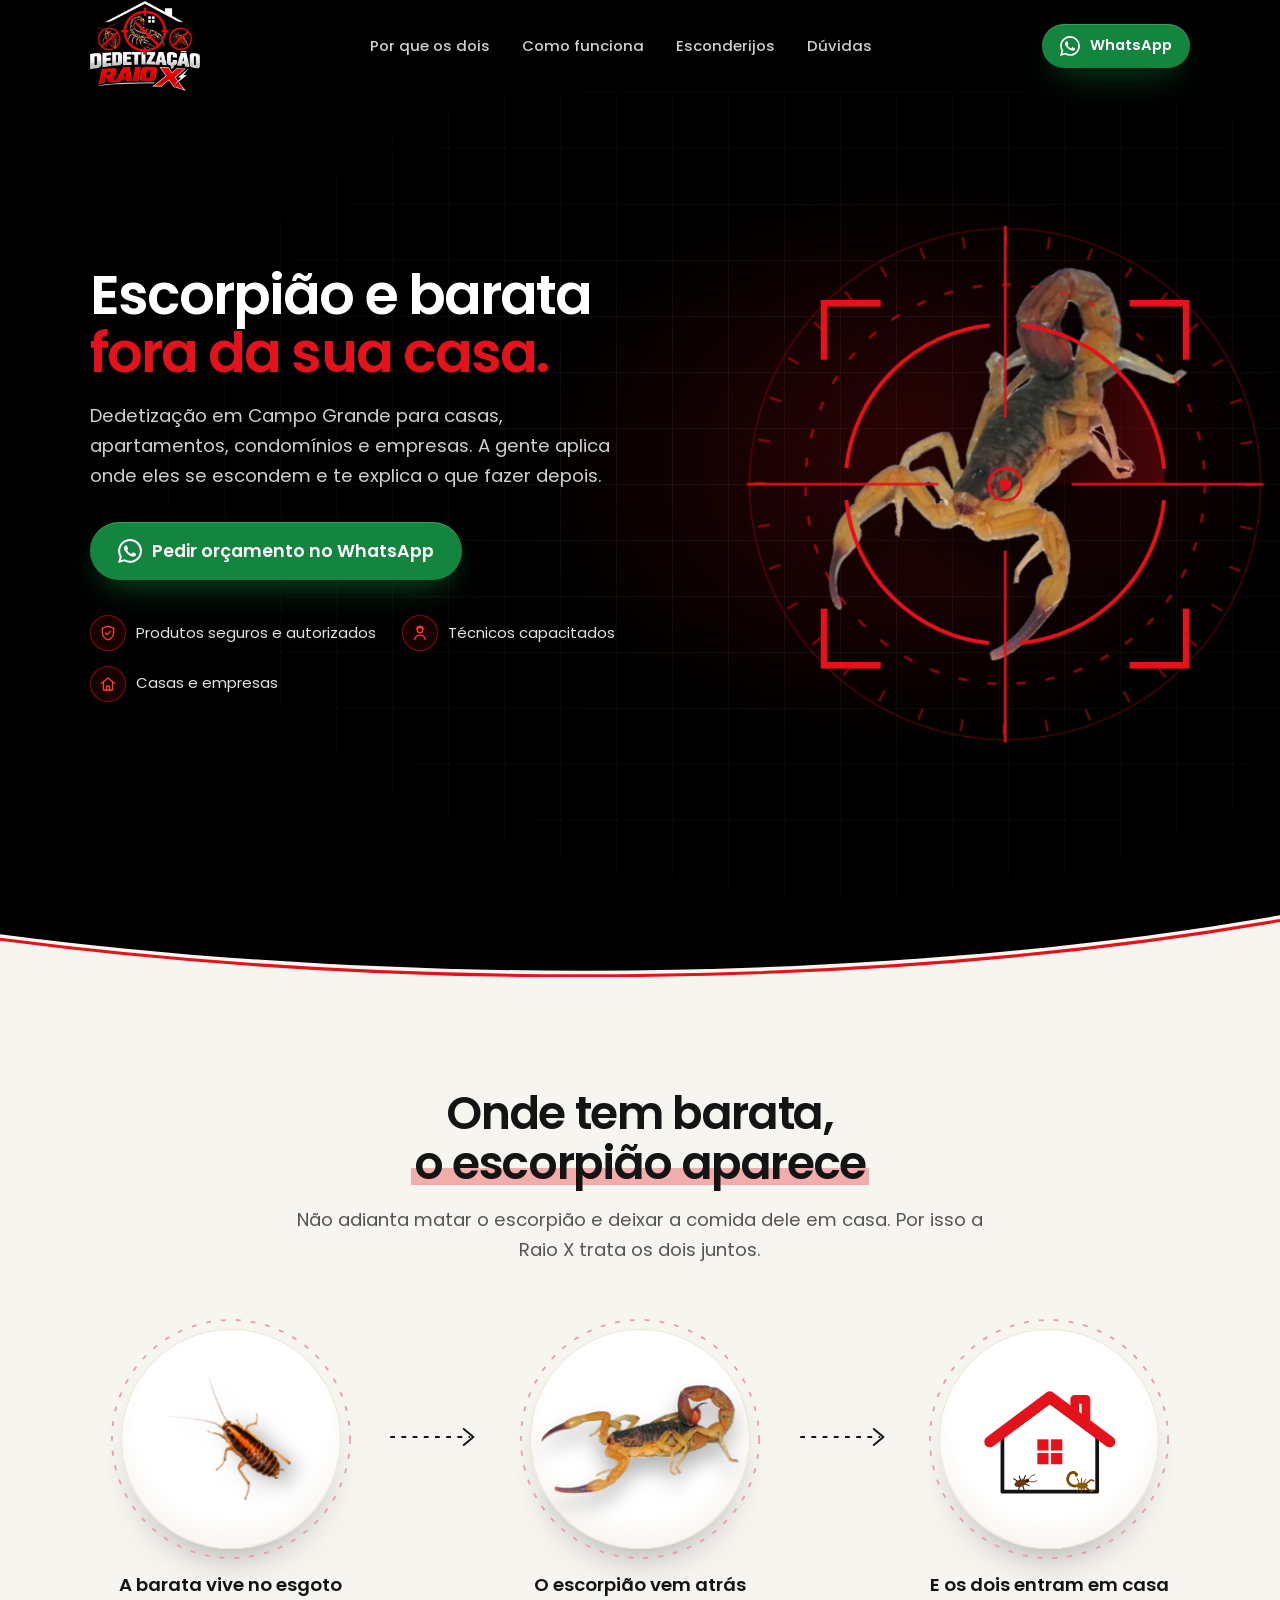
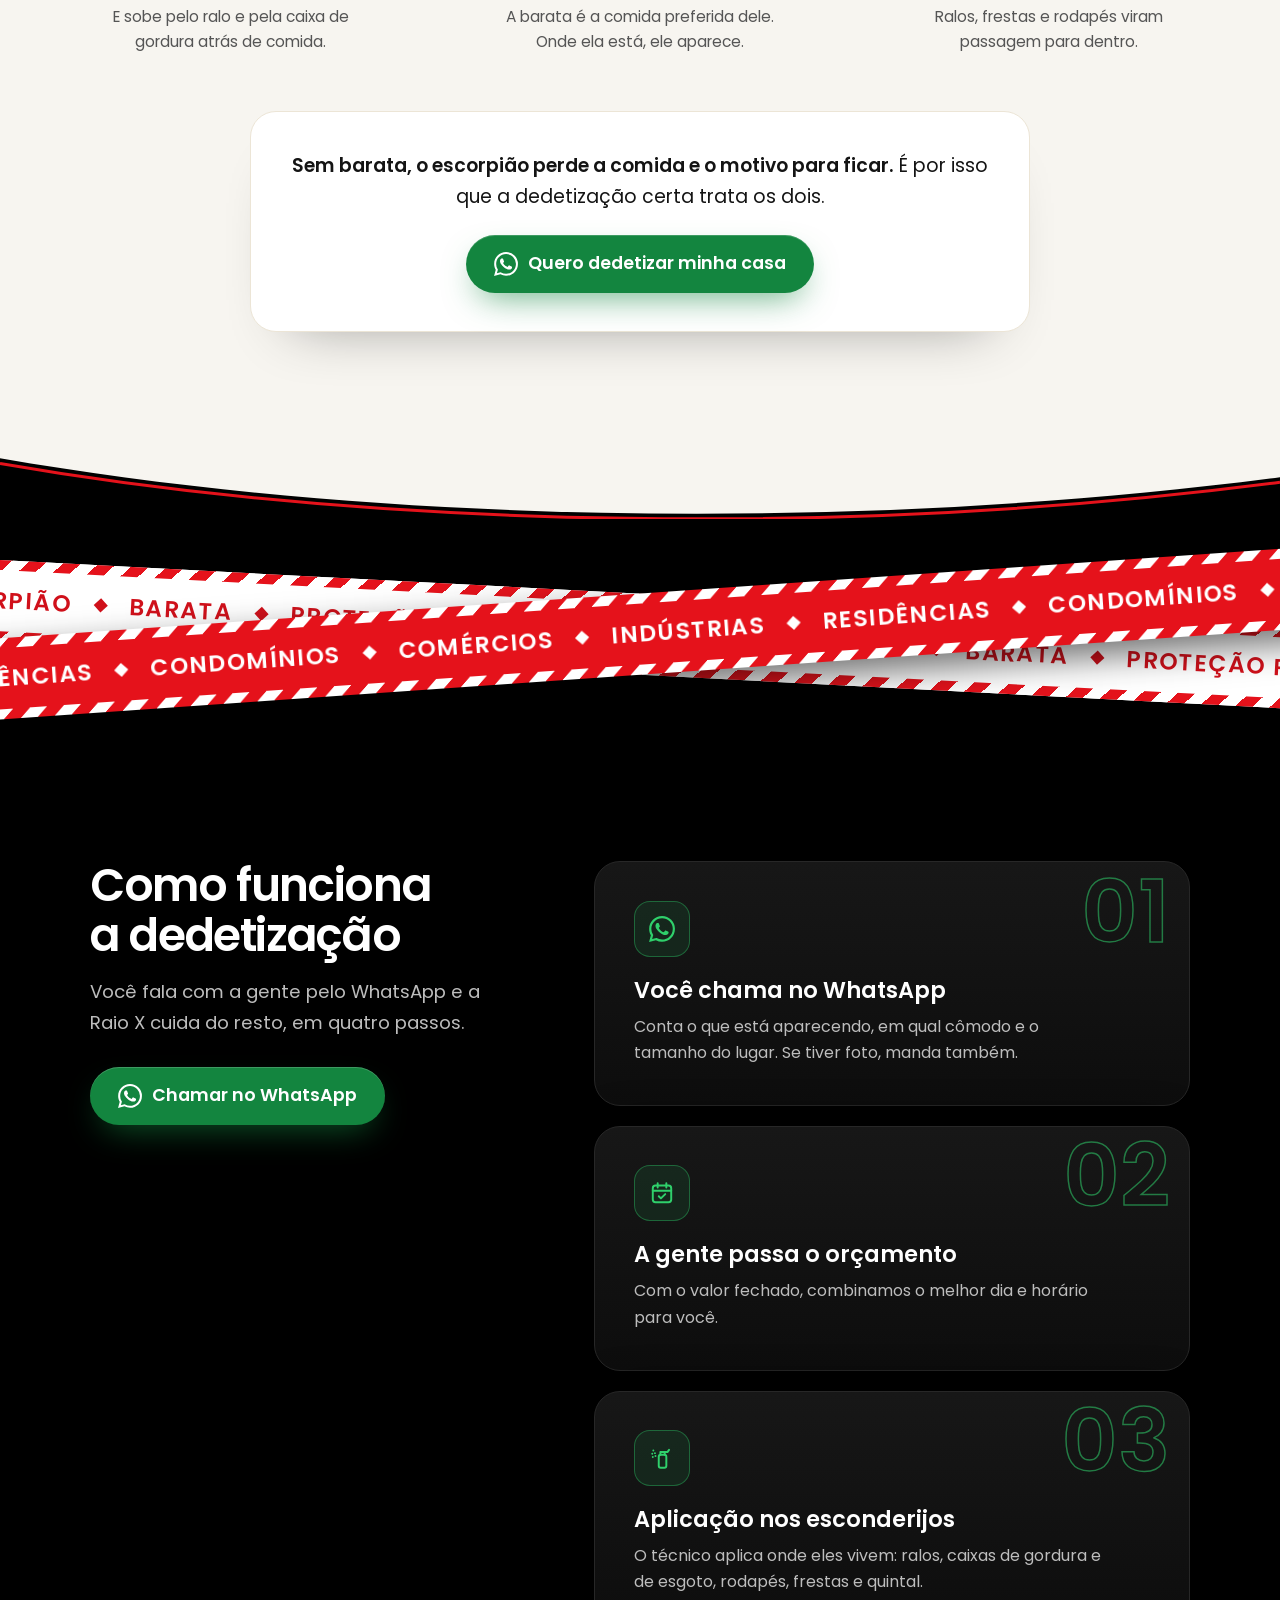
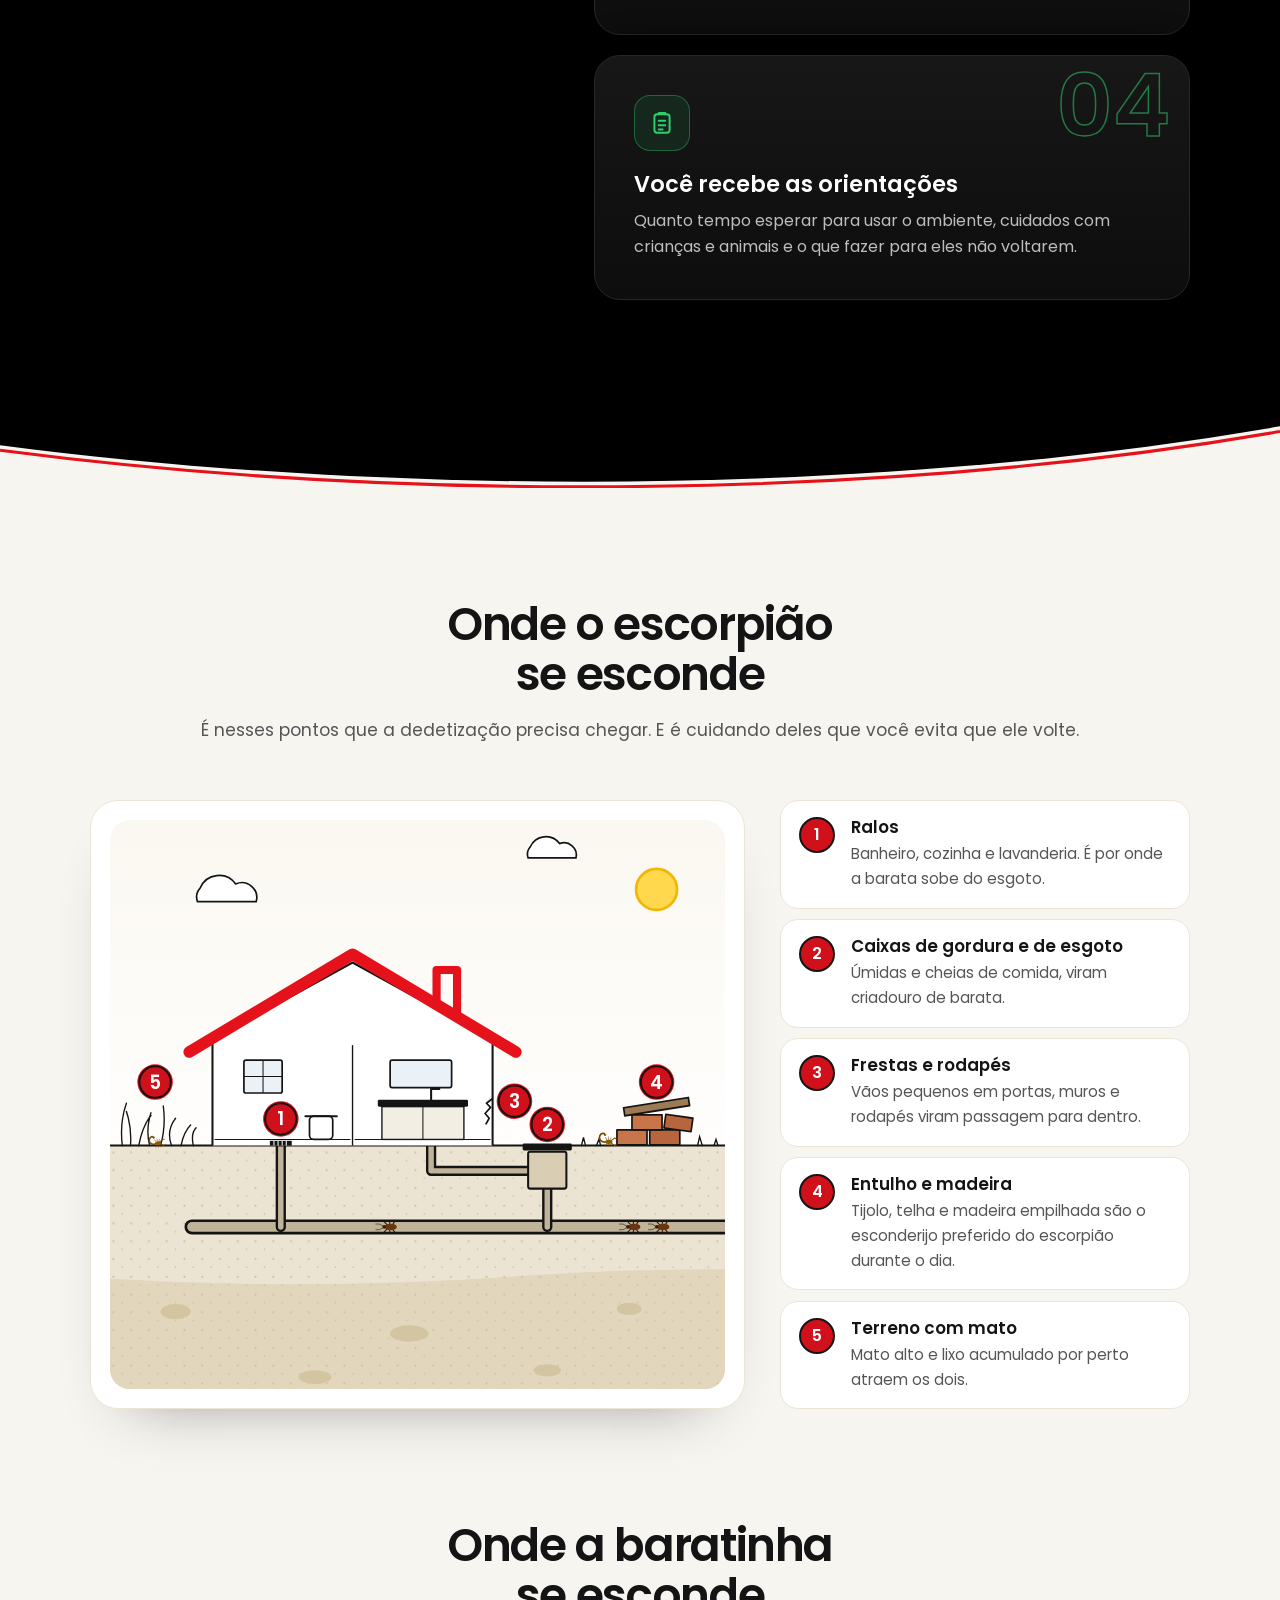
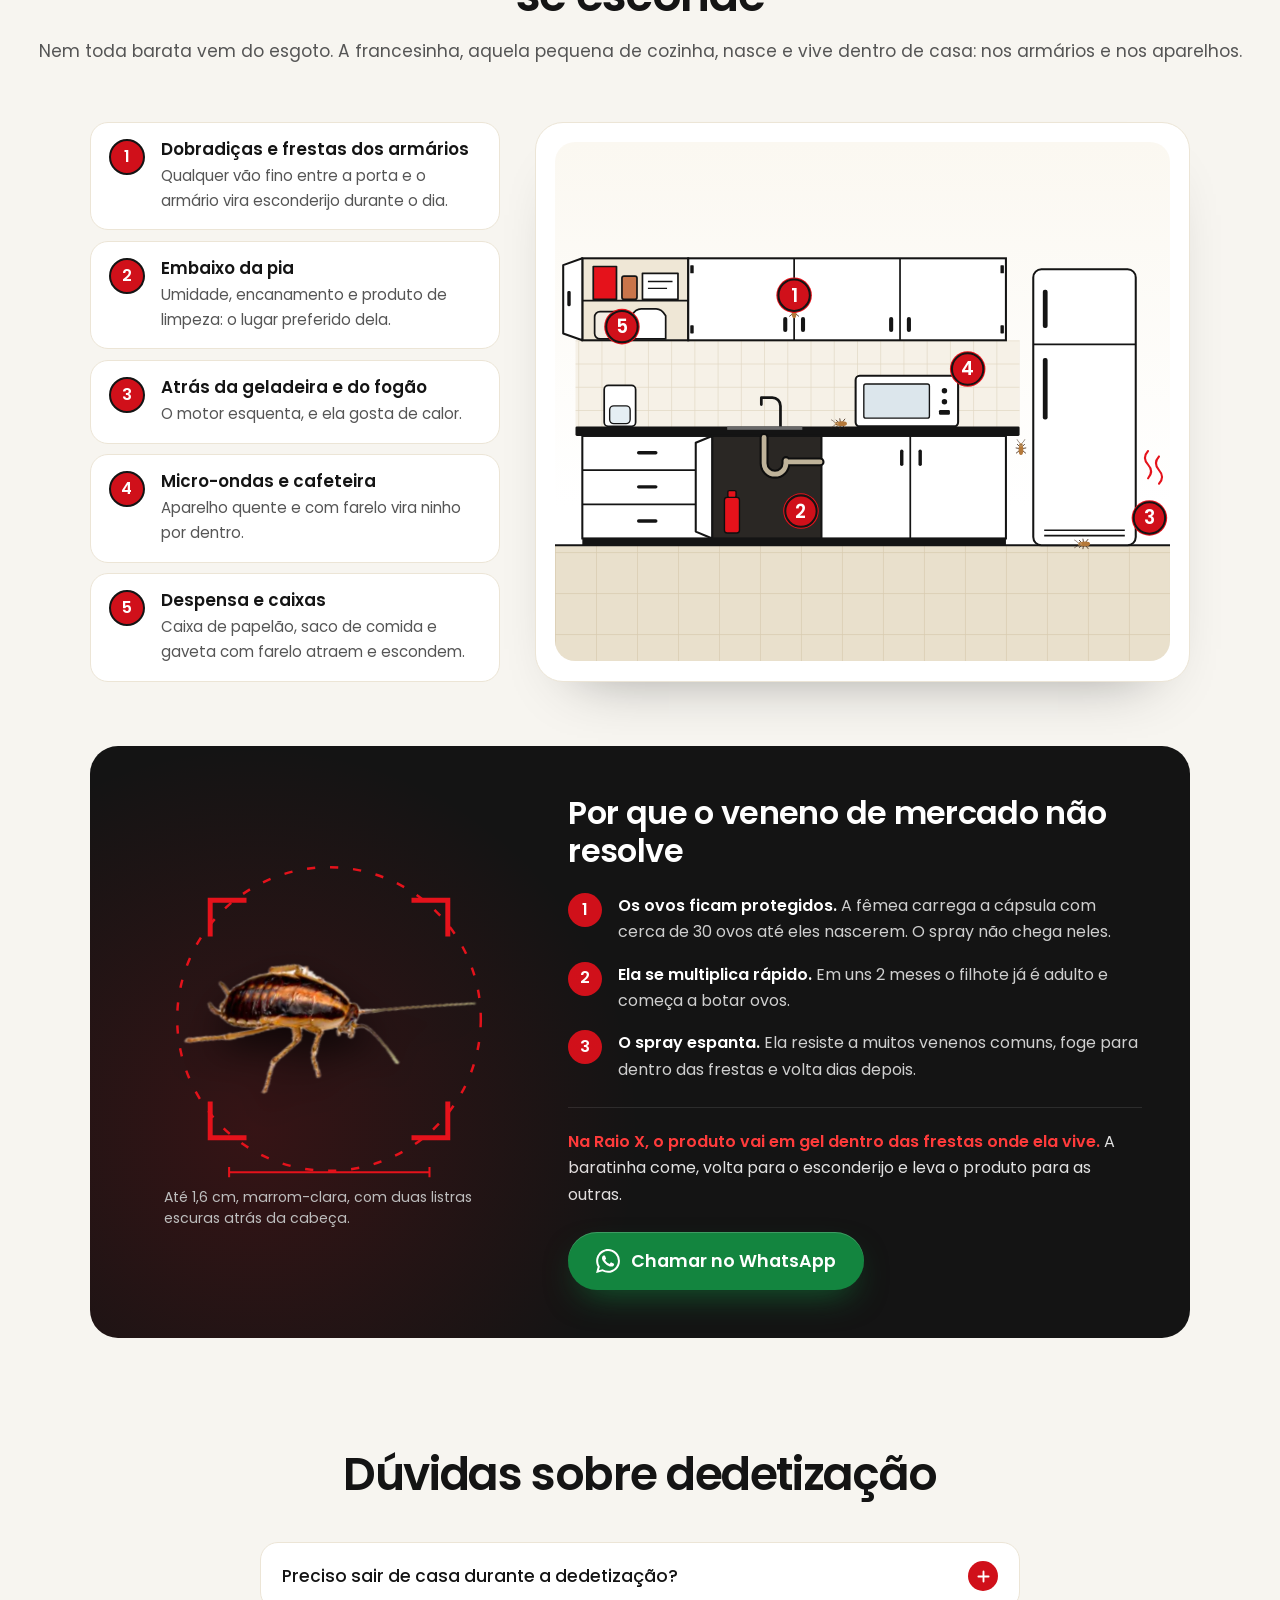
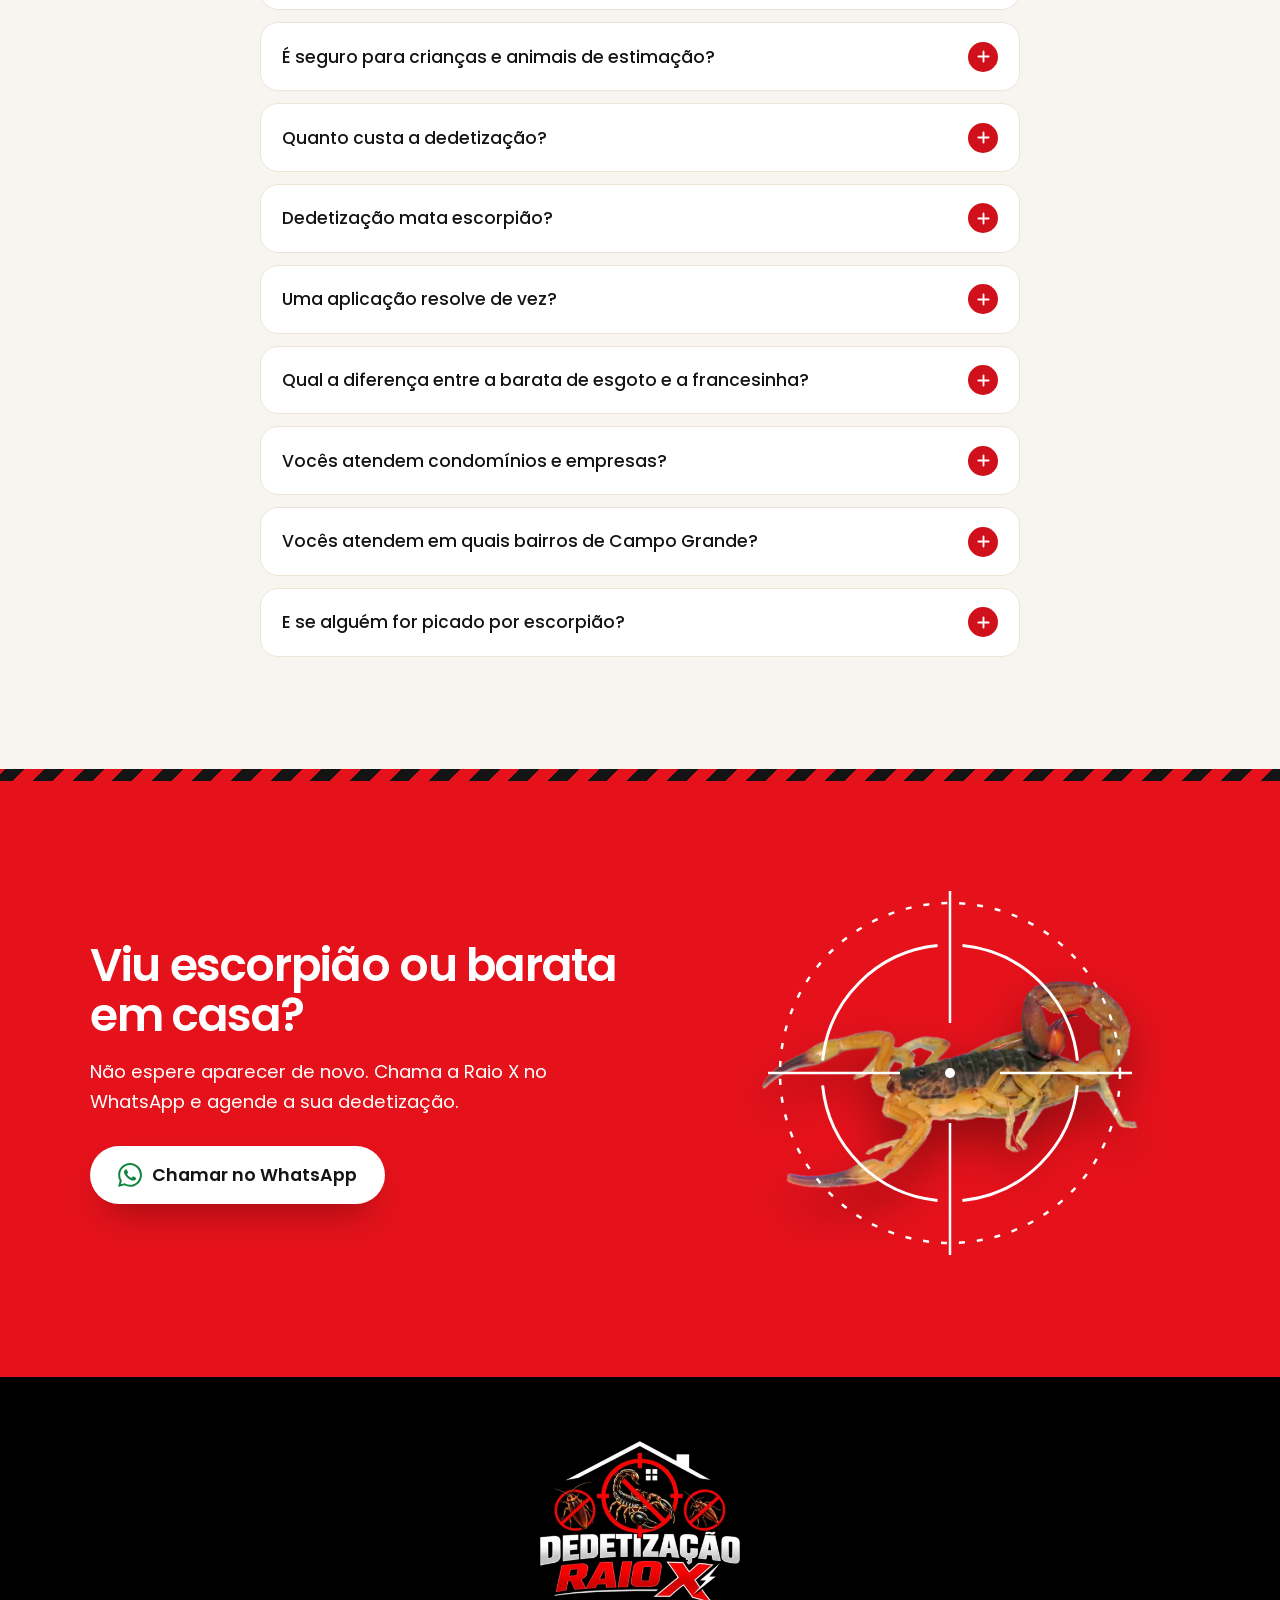
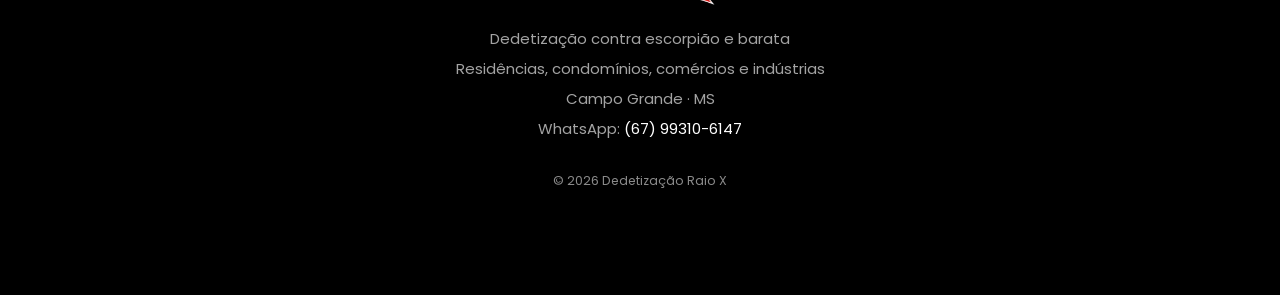
==== commit 7eea0fe0: "feat: tighter title and description, Twitter card and llms.txt quick facts - title fits in the resul" ====
--- a/index.html
+++ b/index.html
@@ -3,8 +3,8 @@
 <head>
 <meta charset="utf-8">
 <meta name="viewport" content="width=device-width,initial-scale=1,viewport-fit=cover">
-<title>Dedetização em Campo Grande contra escorpião e barata | Dedetização Raio X</title>
-<meta name="description" content="Dedetização em Campo Grande (MS) contra escorpião, barata e baratinha francesinha para casas, apartamentos, condomínios, comércios e indústrias. Produtos autorizados e técnicos capacitados. Peça seu orçamento pelo WhatsApp.">
+<title>Dedetização em Campo Grande contra escorpião e barata | Raio X</title>
+<meta name="description" content="Dedetização em Campo Grande (MS) contra escorpião, barata de esgoto e francesinha para casas, condomínios e empresas. Peça seu orçamento pelo WhatsApp.">
 <meta name="theme-color" content="#000000">
 <link rel="canonical" href="https://www.dedetizacaoraiox.com.br/">
 <meta name="robots" content="index,follow,max-image-preview:large,max-snippet:-1">
@@ -21,6 +21,9 @@
 <meta property="og:image:height" content="630">
 <meta property="og:image:alt" content="Dedetização Raio X em Campo Grande, contra escorpião e barata">
 <meta name="twitter:card" content="summary_large_image">
+<meta name="twitter:title" content="Dedetização Raio X: escorpião e barata fora da sua casa">
+<meta name="twitter:description" content="Dedetização em Campo Grande para casas, condomínios e empresas. Peça seu orçamento pelo WhatsApp.">
+<meta name="twitter:image" content="https://www.dedetizacaoraiox.com.br/assets/img/og-raiox.jpg">
 <link rel="icon" href="favicon.svg" type="image/svg+xml">
 <link rel="apple-touch-icon" href="apple-touch-icon.png">
 <link rel="preload" href="assets/fonts/poppins-600.woff2" as="font" type="font/woff2" crossorigin>
@@ -28,7 +31,7 @@
 <link rel="preload" as="image" href="assets/img/esc-topo-960.webp" imagesrcset="assets/img/esc-topo-560.webp 560w, assets/img/esc-topo-960.webp 960w" imagesizes="(min-width:900px) 440px, 72vw" fetchpriority="high">
 <script>document.documentElement.classList.add('js');setTimeout(function(){if(!window.__dalux)document.documentElement.classList.add('sem-anim')},3000)</script>
 <style>@font-face{font-family:'Poppins';src:url('assets/fonts/poppins-400.woff2') format('woff2');font-weight:400;font-display:optional}@font-face{font-family:'Poppins';src:url('assets/fonts/poppins-500.woff2') format('woff2');font-weight:500;font-display:optional}@font-face{font-family:'Poppins';src:url('assets/fonts/poppins-600.woff2') format('woff2');font-weight:600;font-display:optional}@font-face{font-family:'PoppinsFB';src:local('Arial'),local('Helvetica Neue'),local('Liberation Sans');size-adjust:112.5%}:root{--preto:#000;--papel:#F7F5F0;--borda:#ECE5D6;--tinta:#141414;--tinta-2:#555;--vermelho:#E5121B;--vermelho-claro:#FF3B3B;--vermelho-escuro:#D0101A;--zap:#13853F;--zap-esc:#0F6E33;--zap-claro:#2FD06B;--fonte:'Poppins','PoppinsFB',Arial,sans-serif;--wrap:1180px;--gut:clamp(1.25rem,5vw,2.5rem);--ease:cubic-bezier(.2,.7,.2,1);--h-topo:72px}*,*::before,*::after{box-sizing:border-box}html{-webkit-text-size-adjust:100%;scroll-behavior:smooth;scroll-padding-top:calc(var(--h-topo) + 12px)}body{margin:0;background:var(--papel);color:var(--tinta);font-family:var(--fonte);font-weight:400;font-size:1rem;line-height:1.65;-webkit-font-smoothing:antialiased;overflow-x:clip}img,svg{display:block;max-width:100%}img{height:auto}a{color:inherit}h1,h2,h3,p,ul,ol,figure{margin:0}ul,ol{padding:0;list-style:none}:focus-visible{outline:2px solid var(--vermelho-claro);outline-offset:3px;border-radius:8px}.wrap{width:100%;max-width:var(--wrap);margin-inline:auto;padding-inline:var(--gut)}.zap{position:relative;isolation:isolate;overflow:hidden;display:inline-flex;align-items:center;justify-content:center;gap:.65rem;min-height:58px;padding:.85rem 1.75rem;border-radius:999px;background:var(--zap);color:#fff;text-decoration:none;font-weight:600;font-size:clamp(1rem,.95rem + .3vw,1.1rem);line-height:1.2;white-space:nowrap;box-shadow:0 14px 34px -12px rgba(19,133,63,.7),inset 0 1px 0 rgba(255,255,255,.18);transition:transform .35s var(--ease),box-shadow .35s var(--ease),background-color .25s}.zap::after{content:'';position:absolute;z-index:-1;top:0;bottom:0;left:-45%;width:35%;background:linear-gradient(100deg,transparent,rgba(255,255,255,.42),transparent);transform:skewX(-20deg);animation:brilho 5s ease-in-out 1.8s infinite}.zap:hover{background:var(--zap-esc);transform:translateY(-3px);box-shadow:0 22px 40px -14px rgba(19,133,63,.8),inset 0 1px 0 rgba(255,255,255,.18)}.zap:hover svg{animation:balanca .6s ease-in-out}.zap:active{transform:translateY(0) scale(.98)}.zap svg{width:24px;height:24px;flex:none}.zap--p{min-height:44px;padding:.55rem 1.1rem;font-size:.92rem}.zap--p svg{width:20px;height:20px}@keyframes brilho{0%,62%{transform:skewX(-20deg) translateX(0)}100%{transform:skewX(-20deg) translateX(480%)}}@keyframes balanca{0%,100%{transform:rotate(0)}25%{transform:rotate(-14deg)}60%{transform:rotate(10deg)}}.progresso{position:fixed;inset:0 0 auto;height:3px;z-index:60;pointer-events:none}.progresso i{display:block;height:100%;background:var(--vermelho);transform-origin:0 50%;transform:scaleX(var(--p,0))}.topo{position:sticky;top:0;z-index:50;background:#000;transition:background-color .35s,box-shadow .35s}.topo.rolou{background:rgba(0,0,0,.78);-webkit-backdrop-filter:blur(14px) saturate(140%);backdrop-filter:blur(14px) saturate(140%);box-shadow:0 1px 0 rgba(255,255,255,.08),0 12px 30px -18px rgba(0,0,0,.9)}.topo .wrap{display:flex;align-items:center;justify-content:space-between;gap:1rem;height:var(--h-topo)}.marca{display:block;width:clamp(78px,21vw,96px)}.menu{display:none}.menu a{position:relative;color:#D0D0D0;text-decoration:none;font-size:.93rem;font-weight:500;padding-block:.4rem;transition:color .25s}.menu a::after{content:'';position:absolute;left:0;right:0;bottom:0;height:2px;background:var(--vermelho);transform:scaleX(0);transform-origin:right;transition:transform .35s var(--ease)}.menu a:hover{color:#fff}.menu a:hover::after{transform:scaleX(1);transform-origin:left}.hero{position:relative;background:#000;color:#fff;overflow:hidden;padding-top:clamp(.5rem,2.5vw,2rem)}.hero-fundo{position:absolute;inset:0;pointer-events:none;background:radial-gradient(42% 46% at 72% 42%,rgba(229,18,27,.20),transparent 72%),linear-gradient(rgba(255,255,255,.05) 1px,transparent 1px) 0 0/56px 56px,linear-gradient(90deg,rgba(255,255,255,.05) 1px,transparent 1px) 0 0/56px 56px;-webkit-mask-image:radial-gradient(80% 75% at 65% 42%,#000 25%,transparent 80%);mask-image:radial-gradient(80% 75% at 65% 42%,#000 25%,transparent 80%)}.hero-grid{position:relative;display:grid;gap:clamp(.5rem,3vw,2.5rem);align-items:center}.hero h1{font-weight:600;letter-spacing:-.035em;line-height:1.04;font-size:clamp(1.8rem,calc((100vw - 2.5rem) * .108),4.6rem);animation:sobeH1 .9s var(--ease) both}.hero h1 span{display:block;color:var(--vermelho)}.hero .sub{margin-top:1.2rem;color:#CFCFCF;font-size:clamp(1rem,.96rem + .3vw,1.15rem);max-width:33rem;animation:sobe .8s var(--ease) .15s both}.acoes{margin-top:1.9rem;display:flex;flex-wrap:wrap;align-items:center;gap:1rem 1.6rem;animation:sobe .8s var(--ease) .28s both}.selos{margin-top:2.2rem;display:flex;flex-wrap:wrap;gap:.9rem 1.6rem}.selos li{display:flex;align-items:center;gap:.65rem;font-size:.93rem;color:#E2E2E2;animation:sobe .7s var(--ease) both}.selos li:nth-child(1){animation-delay:.42s}.selos li:nth-child(2){animation-delay:.5s}.selos li:nth-child(3){animation-delay:.58s}.selo-ico{display:grid;place-items:center;width:36px;height:36px;border-radius:50%;border:1px solid rgba(229,18,27,.55);background:rgba(229,18,27,.1);color:var(--vermelho-claro)}.selo-ico svg{width:18px;height:18px}.alvo{position:relative;width:min(100%,560px);aspect-ratio:1;margin-inline:auto;--mx:0;--my:0}.cena{position:absolute;inset:0;translate:calc(var(--mx) * -16px) calc(var(--my) * -12px);transition:translate .7s var(--ease)}.slide{position:absolute;inset:0}.slide--bar{opacity:0}.roda .slide--esc{animation:cicloEsc 8s cubic-bezier(.65,0,.35,1) 1.2s infinite}.roda .slide--bar{animation:cicloBar 8s cubic-bezier(.65,0,.35,1) 1.2s infinite}.esc-w{position:absolute;left:12%;top:14%;width:76%;transform:rotate(-16deg)}.esc{width:100%;filter:drop-shadow(0 26px 28px rgba(0,0,0,.75));animation:entraEsc 1.3s var(--ease) both}.bar-w{position:absolute;left:25%;top:5%;width:50%;transform:rotate(16deg);transform-origin:50% 62%}.bar{width:100%;filter:drop-shadow(0 22px 24px rgba(0,0,0,.75))}.mira{position:absolute;overflow:visible;pointer-events:none}.mira{inset:0;width:100%;height:100%;translate:calc(var(--mx) * 6px) calc(var(--my) * 5px);transition:translate .5s var(--ease)}.mira *{transform-box:view-box;transform-origin:50% 50%}.m-caca{animation:caca 1.7s cubic-bezier(.25,.8,.25,1) .2s both}.m-deriva{animation:deriva 6s ease-in-out 2.4s infinite alternate}.m-externo{animation:gira 60s linear infinite}.m-tracos{animation:gira 32s linear infinite reverse}.m-varredura{animation:gira 3.4s linear infinite}.m-cantos{animation:trava .55s cubic-bezier(.3,1.6,.5,1) 1.5s both}.roda .m-cantos{animation:trava .55s cubic-bezier(.3,1.6,.5,1) 1.5s both,retrava 4s cubic-bezier(.3,1.4,.5,1) 4.65s infinite}.m-anel{animation:flash .9s ease-out 1.7s both}.m-pulso{animation:pulsa 1.8s ease-out 2s infinite}@keyframes sobeH1{from{transform:translateY(18px)}to{transform:none}}@keyframes sobe{from{opacity:0;transform:translateY(18px)}to{opacity:1;transform:none}}@keyframes entraEsc{from{transform:translate(9%,9%) scale(.86) rotate(12deg)}to{transform:none}}@keyframes cicloEsc{0%,41%{opacity:1;transform:none;filter:none}50%{opacity:0;transform:translateX(-46%) rotate(-16deg) scale(.82);filter:blur(5px)}50.01%,91%{opacity:0;transform:translateX(46%) rotate(16deg) scale(.82);filter:blur(5px)}100%{opacity:1;transform:none;filter:none}}@keyframes cicloBar{0%,41%{opacity:0;transform:translateX(46%) rotate(16deg) scale(.82);filter:blur(5px)}50%,91%{opacity:1;transform:none;filter:none}100%{opacity:0;transform:translateX(-46%) rotate(-16deg) scale(.82);filter:blur(5px)}}@keyframes retrava{0%{transform:none}4%{transform:scale(1.28);opacity:.4}12%,100%{transform:none;opacity:1}}@keyframes caca{0%{opacity:0;transform:translate(-80px,70px) scale(1.3)}18%{opacity:1}55%{transform:translate(16px,-12px) scale(.97)}80%{transform:translate(-4px,3px)}100%{opacity:1;transform:none}}@keyframes deriva{to{transform:translate(5px,-4px)}}@keyframes gira{to{transform:rotate(360deg)}}@keyframes trava{from{opacity:0;transform:scale(1.5)}to{opacity:1;transform:none}}@keyframes flash{0%{stroke-width:3}30%{stroke-width:10;opacity:.6}100%{stroke-width:3;opacity:1}}@keyframes pulsa{from{transform:scale(1);opacity:1}to{transform:scale(3.4);opacity:0}}.curva{display:block;width:100%;height:clamp(42px,6vw,86px);background:var(--para);margin-top:-1px}.hero .curva{margin-top:clamp(2rem,5vw,3.5rem)}.curva .traco{fill:none;stroke:var(--vermelho);stroke-width:3;vector-effect:non-scaling-stroke}.curva--vira{transform:scaleX(-1)}.secao{padding-block:clamp(4rem,9vw,7rem)}.clara{background:var(--papel)}.escura{background:#000;color:#fff}.secao h2,.final h2{font-weight:600;letter-spacing:-.03em;line-height:1.1;font-size:clamp(1.8rem,calc((100vw - 2.5rem) * .082),3.3rem)}.titulo-centro{text-align:center;max-width:46rem;margin-inline:auto}.lead{margin-top:1rem;color:var(--tinta-2);font-size:clamp(1rem,.96rem + .3vw,1.15rem)}.escura .lead{color:#BDBDBD}.sublinha{display:inline-block;background:linear-gradient(rgba(229,18,27,.32),rgba(229,18,27,.32)) no-repeat 0 88%/0% 34%;padding-inline:.06em;transition:background-size 1.1s var(--ease) .45s}.on .sublinha,.sem-anim .sublinha{background-size:100% 34%}.cadeia{margin-top:clamp(2.5rem,6vw,4rem);display:grid;justify-items:center;gap:1.2rem;text-align:center}.no{max-width:290px}.no-img{position:relative;width:190px;aspect-ratio:1;margin-inline:auto;display:grid;place-items:center;border-radius:50%;background:radial-gradient(circle at 50% 42%,#fff 0 56%,#F0EADD 100%);box-shadow:inset 0 0 0 1px var(--borda),0 26px 44px -26px rgba(0,0,0,.4);transition:transform .45s var(--ease)}.no:hover .no-img{transform:translateY(-6px) rotate(-2deg)}.no-anel{position:absolute;inset:-14px;width:calc(100% + 28px);max-width:none;color:#E3A3A6;animation:gira 40s linear infinite}.no-barata{width:42%;transform:rotate(-62deg);filter:drop-shadow(0 12px 10px rgba(0,0,0,.3))}.no-escorp{width:90%;filter:drop-shadow(0 12px 10px rgba(0,0,0,.3))}.no-casa{width:68%}.no h3{margin-top:1.5rem;font-weight:600;font-size:1.15rem;line-height:1.3}.no p{margin-top:.4rem;color:var(--tinta-2);font-size:.97rem}.seta svg{width:72px;height:auto;transform:rotate(90deg);overflow:visible}.seta-linha{fill:none;stroke:var(--tinta);stroke-width:2.5;stroke-dasharray:6 8;animation:flui 1s linear infinite}.seta-ponta{fill:none;stroke:var(--tinta);stroke-width:2.5;stroke-linecap:round;stroke-linejoin:round}@keyframes flui{to{stroke-dashoffset:-28}}.conclusao{margin:clamp(2.5rem,6vw,3.5rem) auto 0;max-width:780px;text-align:center;background:#fff;border:1px solid var(--borda);border-radius:26px;padding:clamp(1.6rem,4vw,2.4rem);box-shadow:0 30px 60px -42px rgba(0,0,0,.45)}.conclusao p{font-size:clamp(1.02rem,.98rem + .3vw,1.18rem)}.conclusao .zap{margin-top:1.4rem}.fitas{position:relative;background:#000;height:clamp(150px,19vw,230px);overflow:hidden;margin-top:-1px}.fita{position:absolute;left:-6%;width:112%;top:50%;background:var(--vermelho);color:#fff;padding-block:calc(10px + .7rem);box-shadow:0 14px 34px rgba(0,0,0,.55)}.fita::before,.fita::after{content:'';position:absolute;left:0;right:0;height:10px;background:repeating-linear-gradient(-45deg,#fff 0 12px,var(--vermelho) 12px 24px)}.fita::before{top:0}.fita::after{bottom:0}.fita--1{z-index:2;transform:translateY(-50%) rotate(-4deg)}.fita--2{background:#fff;color:var(--vermelho-escuro);transform:translateY(-50%) rotate(3deg)}.fita--2::before,.fita--2::after{background:repeating-linear-gradient(-45deg,var(--vermelho) 0 12px,#fff 12px 24px)}.trilho{display:flex;width:max-content;animation:corre 32s linear infinite}.fita--2 .trilho{animation-duration:40s;animation-direction:reverse}.grupo{display:flex;align-items:center;gap:1.5rem;padding-right:1.5rem}.grupo span{font-weight:600;text-transform:uppercase;letter-spacing:.06em;font-size:clamp(1rem,.8rem + 1vw,1.45rem);white-space:nowrap}.grupo i{display:block;width:10px;height:10px;background:currentColor;transform:rotate(45deg)}@keyframes corre{to{transform:translateX(-50%)}}.passos-grid{display:grid;gap:2.5rem}.passos-topo{text-align:center}.pilha{display:grid;gap:1.25rem}.cartao{position:sticky;top:calc(var(--h-topo) + 18px + var(--i) * 16px);overflow:hidden;background:linear-gradient(180deg,#171717,#0D0D0D);border:1px solid #272727;border-radius:26px;padding:clamp(1.6rem,4vw,2.4rem);min-height:230px;text-align:center;box-shadow:0 -20px 40px -22px rgba(0,0,0,.9);transition:border-color .35s}.cartao:hover{border-color:rgba(47,208,107,.5)}.c-num{position:absolute;right:1.2rem;top:.4rem;font-weight:600;font-size:clamp(3.4rem,9vw,5.4rem);line-height:1;color:transparent;-webkit-text-stroke:1.5px rgba(47,208,107,.55)}.c-ico{display:grid;place-items:center;width:56px;height:56px;margin-inline:auto;border-radius:16px;background:rgba(47,208,107,.1);border:1px solid rgba(47,208,107,.38);color:var(--zap-claro)}.c-ico svg{width:26px;height:26px}.cartao h3{margin-top:1.2rem;font-weight:600;font-size:clamp(1.15rem,1.05rem + .5vw,1.4rem);line-height:1.3}.cartao p{margin:.55rem auto 0;color:#BDBDBD;max-width:30rem}.so-desk{display:none}.so-mob{justify-self:center}.passos-topo .zap{margin-top:1.8rem}.mapa{margin-top:clamp(2rem,5vw,3.5rem);display:grid;gap:1.5rem;align-items:center}.mapa-fig{background:#fff;border:1px solid var(--borda);border-radius:28px;padding:clamp(.6rem,1.6vw,1.2rem);box-shadow:0 30px 60px -42px rgba(0,0,0,.45)}.casa-svg{width:100%;height:auto;border-radius:20px;background:linear-gradient(#FBF8F1,#fff 70%)}.hs{cursor:pointer}.hs-bola{fill:var(--vermelho-escuro);stroke:var(--tinta);stroke-width:3;transform-box:fill-box;transform-origin:center;transition:transform .3s var(--ease),fill .3s}.hs text{font:600 27px var(--fonte);fill:#fff;text-anchor:middle;pointer-events:none;transition:fill .3s}.hs-pulso{fill:var(--vermelho);transform-box:fill-box;transform-origin:center;animation:pulsaHs 2.2s ease-out infinite}.hs:nth-of-type(2) .hs-pulso{animation-delay:.4s}.hs:nth-of-type(3) .hs-pulso{animation-delay:.8s}.hs:nth-of-type(4) .hs-pulso{animation-delay:1.2s}.hs:nth-of-type(5) .hs-pulso{animation-delay:1.6s}.hs.ativo .hs-bola{fill:var(--tinta);transform:scale(1.2)}.hs.ativo text{fill:var(--vermelho-claro)}@keyframes pulsaHs{from{transform:scale(.8);opacity:.7}to{transform:scale(2.1);opacity:0}}.mapa-lista{display:grid;gap:.65rem}.mapa-lista li{display:flex;gap:1rem;align-items:flex-start;padding:1rem 1.1rem;border-radius:18px;background:#fff;border:1px solid var(--borda);cursor:pointer;outline:none;transition:border-color .3s,box-shadow .3s,translate .3s var(--ease)}.mapa-lista li:hover,.mapa-lista li.ativo,.mapa-lista li:focus-visible{border-color:var(--tinta);translate:6px 0;box-shadow:0 16px 30px -22px rgba(0,0,0,.5)}.mapa-lista .n{flex:none;display:grid;place-items:center;width:36px;height:36px;border-radius:50%;background:var(--vermelho-escuro);color:#fff;border:2px solid var(--tinta);font-weight:600;line-height:1}.mapa-lista h3{font-weight:600;font-size:1.05rem;line-height:1.3}.mapa-lista p{margin-top:.2rem;font-size:.94rem;color:var(--tinta-2)}.baratinha{padding-top:0}.ficha{position:relative;overflow:hidden;margin-top:clamp(2.5rem,6vw,4rem);display:grid;gap:1.6rem;align-items:center;text-align:center;background:var(--tinta);color:#fff;border-radius:28px;padding:clamp(1.6rem,4vw,3rem)}.ficha::before{content:'';position:absolute;inset:auto auto -30% -20%;width:70%;aspect-ratio:1;background:radial-gradient(closest-side,rgba(229,18,27,.16),transparent);pointer-events:none}.ficha-foto{position:relative;width:min(100%,330px);margin-inline:auto}.ficha-foto img{position:relative;width:90%;margin:30.9% auto 30.9%;transform:rotate(-10deg);filter:drop-shadow(0 18px 18px rgba(0,0,0,.65))}.ficha-anel{position:absolute;top:0;left:0;width:100%;height:auto}.fa-giro{transform-box:view-box;transform-origin:50% 50%;animation:gira 40s linear infinite}.ficha-foto figcaption{position:relative;margin-top:-6%;font-size:.88rem;color:#BDBDBD;line-height:1.5}.ficha-foto figcaption svg{width:62%;height:auto;margin:0 auto .5rem}.ficha-txt h3{font-weight:600;letter-spacing:-.02em;line-height:1.2;font-size:clamp(1.4rem,1.1rem + 1.2vw,2rem)}.motivos{margin-top:1.4rem;display:grid;gap:1rem;counter-reset:m;text-align:left}.motivos li{display:flex;gap:1rem;align-items:flex-start;counter-increment:m;color:#CFCFCF}.motivos li::before{content:counter(m);flex:none;display:grid;place-items:center;width:34px;height:34px;border-radius:50%;background:var(--vermelho-escuro);color:#fff;font-weight:600}.motivos b{color:#fff;font-weight:600}.ficha-marca{margin-top:1.5rem;padding-top:1.3rem;border-top:1px solid #2C2C2C;color:#E2E2E2}.ficha-marca b{color:var(--vermelho-claro);font-weight:600}.ficha .zap{margin-top:1.5rem}.faq-sec{padding-top:0}.faq{max-width:840px}.faq h2{text-align:center}.faq-lista{margin-top:clamp(1.8rem,4vw,2.6rem);display:grid;gap:.75rem}.faq details{background:#fff;border:1px solid var(--borda);border-radius:18px;transition:border-color .3s,box-shadow .3s}.faq details[open]{border-color:var(--tinta);box-shadow:0 18px 40px -30px rgba(0,0,0,.5)}.faq summary{list-style:none;cursor:pointer;display:flex;justify-content:space-between;align-items:center;gap:1rem;padding:1.15rem 1.3rem;font-weight:500;font-size:clamp(1rem,.97rem + .2vw,1.08rem);line-height:1.4}.faq summary::-webkit-details-marker{display:none}.faq summary::after{content:'';flex:none;width:30px;height:30px;border-radius:50%;background:var(--vermelho-escuro) url("data:image/svg+xml,%3Csvg xmlns='http://www.w3.org/2000/svg' viewBox='0 0 14 14'%3E%3Cpath d='M7 1.5v11M1.5 7h11' stroke='%23ffffff' stroke-width='2' stroke-linecap='round'/%3E%3C/svg%3E") center/13px no-repeat;transition:transform .35s var(--ease)}.faq details[open] summary::after{transform:rotate(135deg)}.faq details p{padding:0 1.3rem 1.25rem;color:var(--tinta-2)}.faq details[open] p{animation:sobe .45s var(--ease)}.final{position:relative;overflow:hidden;background:var(--vermelho);color:#fff;padding-block:clamp(4rem,9vw,6.5rem)}.final::before{content:'';position:absolute;inset:0 0 auto;height:12px;background:repeating-linear-gradient(-45deg,var(--tinta) 0 14px,transparent 14px 28px)}.final-grid{display:grid;gap:2rem;align-items:center;text-align:center}.final-txt p{margin:1rem auto 0;max-width:32rem;font-size:clamp(1rem,.96rem + .3vw,1.15rem)}.final-txt .zap{margin-top:1.8rem;background:#fff;color:var(--tinta);box-shadow:0 18px 38px -16px rgba(0,0,0,.45)}.final-txt .zap:hover{background:#f1f1f1}.final-txt .zap svg{color:var(--zap)}.final-alvo{position:relative;width:min(78vw,400px);aspect-ratio:1;margin-inline:auto}.final-alvo img{position:absolute;left:3%;top:27%;width:94%;filter:drop-shadow(0 22px 22px rgba(0,0,0,.35))}.final-alvo svg{position:absolute;inset:0;width:100%;height:100%}.f-anel{transform-box:view-box;transform-origin:50% 50%;animation:gira 36s linear infinite}.rodape{background:#000;color:#A3A3A3;text-align:center;padding-block:clamp(2.8rem,6vw,4rem) 6.5rem;font-size:.93rem}.rodape img{width:200px;margin:0 auto}.rodape .linhas{margin-top:1.4rem}.rodape p + p{margin-top:.35rem}.rodape a{color:#fff;text-decoration:none}.rodape small{display:block;margin-top:1.8rem;font-size:.78rem;color:#8A8A8A}.rodape small a{color:#A3A3A3;text-decoration:underline}.flutua{position:fixed;right:max(16px,env(safe-area-inset-right));bottom:max(16px,env(safe-area-inset-bottom));z-index:40;display:grid;place-items:center;width:60px;height:60px;border-radius:50%;background:var(--zap);color:#fff;box-shadow:0 10px 28px -8px rgba(0,0,0,.6);transition:transform .3s var(--ease),background-color .25s}.flutua::before{content:'';position:absolute;inset:0;z-index:-1;border-radius:50%;background:var(--zap);animation:onda 2.4s ease-out infinite}.flutua:hover{background:var(--zap-esc);transform:scale(1.08)}.js .flutua{opacity:0;transform:translateY(24px) scale(.7);pointer-events:none;transition:opacity .4s var(--ease),transform .5s cubic-bezier(.3,1.5,.5,1),background-color .25s}.js.fab .flutua,.sem-anim .flutua{opacity:1;transform:none;pointer-events:auto}.js.fab .flutua:hover{transform:scale(1.08)}.flutua svg{width:32px;height:32px}@keyframes onda{from{transform:scale(1);opacity:.55}to{transform:scale(1.75);opacity:0}}.js .rv{opacity:0;transform:translateY(34px);filter:blur(6px);transition:opacity .9s var(--ease),transform .9s var(--ease),filter .9s var(--ease);transition-delay:calc(var(--d,0) * 110ms)}.js .rv.on,.sem-anim .rv{opacity:1;transform:none;filter:none}.pausa,.pausa *,.pausa *::before,.pausa *::after{animation-play-state:paused!important}@media (max-width:899px){.hero-grid{text-align:center}.alvo{order:-1;width:min(88vw,420px)}.hero .sub{margin-inline:auto}.acoes{justify-content:center}.selos{justify-content:center}}@media (max-width:420px){.zap{padding-inline:1.15rem;gap:.5rem;font-size:.95rem}.zap svg{width:22px;height:22px}}@media (max-width:359px){.zap{white-space:normal;text-align:center}}@media (min-width:640px){.mapa-lista{grid-template-columns:1fr 1fr}.mapa-lista li:last-child{grid-column:1/-1}}@media (min-width:900px){:root{--h-topo:92px}.marca{width:110px}.hero-grid{grid-template-columns:1.15fr .85fr;min-height:min(720px,calc(100svh - var(--h-topo) - 80px))}.hero h1{font-size:clamp(2.6rem,.9rem + 3.2vw,4rem)}.alvo{width:min(560px,118%);justify-self:end;margin-right:-10%}.secao h2,.final h2{font-size:clamp(2.4rem,1.4rem + 1.8vw,3.3rem)}.cadeia{grid-template-columns:1fr auto 1fr auto 1fr;align-items:start;gap:1rem}.no-img{width:220px}.seta{margin-top:92px}.seta svg{width:96px;transform:none}.passos-grid{grid-template-columns:.85fr 1.15fr;align-items:start;gap:4rem}.passos-topo{position:sticky;top:calc(var(--h-topo) + 60px);text-align:left}.cartao{text-align:left}.c-ico{margin-inline:0}.cartao p{margin-inline:0}.so-desk{display:inline-flex}.so-mob{display:none}.mapa{grid-template-columns:1.6fr 1fr;gap:2.2rem;align-items:stretch}.mapa--inv{grid-template-columns:1fr 1.6fr}.mapa--inv .mapa-fig{order:2}.casa-svg{height:100%}.ficha{grid-template-columns:.8fr 1.2fr;text-align:left;gap:3rem}.mapa-lista{grid-template-columns:1fr}.mapa-lista li:last-child{grid-column:auto}.final-grid{grid-template-columns:1.1fr .9fr;text-align:left}.final-txt p{margin-inline:0}}@media (min-width:1040px){.menu{display:flex;gap:2rem}}@media (min-width:1200px){.lead--linha{width:max-content;max-width:none;white-space:nowrap;position:relative;left:50%;transform:translateX(-50%);font-size:min(1.15rem,calc((100vw - 5rem)/70))}}@media (prefers-reduced-motion:reduce){html{scroll-behavior:auto}*,*::before,*::after{animation:none!important;transition:none!important}.js .rv{opacity:1;transform:none;filter:none}.sublinha{background-size:100% 34%}}</style>
-<script type="application/ld+json" id="schema">{"@context":"https://schema.org","@graph":[{"@type":"LocalBusiness","@id":"https://www.dedetizacaoraiox.com.br/#empresa","name":"Dedetização Raio X","description":"Dedetização em Campo Grande (MS) contra escorpião, barata de esgoto e baratinha francesinha, para casas, apartamentos, condomínios, comércios e indústrias.","url":"https://www.dedetizacaoraiox.com.br/","telephone":"+55 67 99310-6147","image":"https://www.dedetizacaoraiox.com.br/assets/img/og-raiox.jpg","logo":"https://www.dedetizacaoraiox.com.br/assets/img/logo-raiox-720.webp","address":{"@type":"PostalAddress","addressLocality":"Campo Grande","addressRegion":"MS","addressCountry":"BR"},"areaServed":{"@type":"City","name":"Campo Grande","sameAs":"https://pt.wikipedia.org/wiki/Campo_Grande_(Mato_Grosso_do_Sul)"},"contactPoint":{"@type":"ContactPoint","telephone":"+55 67 99310-6147","contactType":"customer service","availableLanguage":"pt-BR"},"knowsAbout":["dedetização","controle de escorpião","escorpião-amarelo","controle de baratas","barata de esgoto","barata francesinha"],"hasOfferCatalog":{"@type":"OfferCatalog","name":"Serviços de dedetização","itemListElement":[{"@type":"Offer","itemOffered":{"@type":"Service","name":"Dedetização contra escorpião","description":"Aplicação nos pontos onde o escorpião e a barata, que é a comida dele, se escondem: ralos, caixas de gordura e de esgoto, frestas, rodapés, entulho e terreno.","serviceType":"Dedetização","areaServed":{"@type":"City","name":"Campo Grande","sameAs":"https://pt.wikipedia.org/wiki/Campo_Grande_(Mato_Grosso_do_Sul)"},"provider":{"@id":"https://www.dedetizacaoraiox.com.br/#empresa"}}},{"@type":"Offer","itemOffered":{"@type":"Service","name":"Dedetização contra barata de esgoto","description":"Tratamento de ralos e caixas de gordura e de esgoto, por onde a barata sobe para dentro de casa.","serviceType":"Dedetização","areaServed":{"@type":"City","name":"Campo Grande","sameAs":"https://pt.wikipedia.org/wiki/Campo_Grande_(Mato_Grosso_do_Sul)"},"provider":{"@id":"https://www.dedetizacaoraiox.com.br/#empresa"}}},{"@type":"Offer","itemOffered":{"@type":"Service","name":"Dedetização contra barata francesinha","description":"Gel aplicado nas frestas dos armários, embaixo da pia, atrás da geladeira e do fogão e nos aparelhos da cozinha, onde a baratinha vive.","serviceType":"Dedetização","areaServed":{"@type":"City","name":"Campo Grande","sameAs":"https://pt.wikipedia.org/wiki/Campo_Grande_(Mato_Grosso_do_Sul)"},"provider":{"@id":"https://www.dedetizacaoraiox.com.br/#empresa"}}},{"@type":"Offer","itemOffered":{"@type":"Service","name":"Dedetização para condomínios, comércios e indústrias","description":"Atendimento de áreas maiores, com visita e horário combinados para não atrapalhar o funcionamento.","serviceType":"Dedetização","areaServed":{"@type":"City","name":"Campo Grande","sameAs":"https://pt.wikipedia.org/wiki/Campo_Grande_(Mato_Grosso_do_Sul)"},"provider":{"@id":"https://www.dedetizacaoraiox.com.br/#empresa"}}}]}},{"@type":"WebSite","@id":"https://www.dedetizacaoraiox.com.br/#site","url":"https://www.dedetizacaoraiox.com.br/","name":"Dedetização Raio X","inLanguage":"pt-BR","publisher":{"@id":"https://www.dedetizacaoraiox.com.br/#empresa"}},{"@type":"WebPage","@id":"https://www.dedetizacaoraiox.com.br/#pagina","url":"https://www.dedetizacaoraiox.com.br/","name":"Dedetização em Campo Grande contra escorpião e barata","isPartOf":{"@id":"https://www.dedetizacaoraiox.com.br/#site"},"about":{"@id":"https://www.dedetizacaoraiox.com.br/#empresa"},"inLanguage":"pt-BR","primaryImageOfPage":{"@type":"ImageObject","url":"https://www.dedetizacaoraiox.com.br/assets/img/og-raiox.jpg"}},{"@type":"HowTo","@id":"https://www.dedetizacaoraiox.com.br/#como-funciona","name":"Como funciona a dedetização","step":[{"@type":"HowToStep","position":1,"name":"Você chama no WhatsApp","text":"Conta o que está aparecendo, em qual cômodo e o tamanho do lugar. Se tiver foto, manda também."},{"@type":"HowToStep","position":2,"name":"A gente passa o orçamento","text":"Com o valor fechado, combinamos o melhor dia e horário para você."},{"@type":"HowToStep","position":3,"name":"Aplicação nos esconderijos","text":"O técnico aplica onde eles vivem: ralos, caixas de gordura e de esgoto, rodapés, frestas e quintal."},{"@type":"HowToStep","position":4,"name":"Você recebe as orientações","text":"Quanto tempo esperar para usar o ambiente, cuidados com crianças e animais e o que fazer para eles não voltarem."}]},{"@type":"FAQPage","@id":"https://www.dedetizacaoraiox.com.br/#duvidas","isPartOf":{"@id":"https://www.dedetizacaoraiox.com.br/#pagina"},"mainEntity":[{"@type":"Question","name":"Preciso sair de casa durante a dedetização?","acceptedAnswer":{"@type":"Answer","text":"Durante a aplicação, o ideal é que pessoas e animais fiquem fora do ambiente tratado. Antes de começar, o técnico te diz quanto tempo esperar para voltar e usar cada cômodo."}},{"@type":"Question","name":"É seguro para crianças e animais de estimação?","acceptedAnswer":{"@type":"Answer","text":"Usamos produtos autorizados para dedetização. Crianças e animais ficam fora do ambiente durante a aplicação e só voltam depois do tempo indicado. Guarde antes a comida e a água dos bichos."}},{"@type":"Question","name":"Quanto custa a dedetização?","acceptedAnswer":{"@type":"Answer","text":"Depende do tamanho do imóvel e do tamanho do problema. Manda no WhatsApp o tipo de lugar (casa, apartamento ou comércio) e a metragem aproximada que a gente passa o valor."}},{"@type":"Question","name":"Dedetização mata escorpião?","acceptedAnswer":{"@type":"Answer","text":"O escorpião resiste a muitos venenos e passa o dia escondido, por isso a dedetização não depende só dele. Ela ataca a barata, que é a comida do escorpião, e os pontos onde os dois se escondem: ralos, caixas de gordura e de esgoto, frestas e entulho. Com o quintal limpo e os ralos fechados, ele perde o motivo para ficar."}},{"@type":"Question","name":"Uma aplicação resolve de vez?","acceptedAnswer":{"@type":"Answer","text":"A aplicação corta a infestação, mas o escorpião pode voltar se o ambiente continuar com barata, entulho e ralo aberto. Por isso você recebe as orientações de prevenção e a indicação de quando repetir o serviço."}},{"@type":"Question","name":"Qual a diferença entre a barata de esgoto e a francesinha?","acceptedAnswer":{"@type":"Answer","text":"A barata de esgoto é grande, avermelhada e entra em casa pelos ralos e caixas de gordura. A francesinha é pequena, de até 1,6 cm, marrom-clara, e nasce e vive dentro de casa: nos armários, embaixo da pia e nos aparelhos da cozinha. Por isso o tratamento muda. Na de esgoto, a aplicação é nos ralos e caixas. Na francesinha, o produto vai em gel nas frestas onde ela vive."}},{"@type":"Question","name":"Vocês atendem condomínios e empresas?","acceptedAnswer":{"@type":"Answer","text":"Sim. Atendemos residências, condomínios, comércios e indústrias. Para áreas maiores, a gente combina a visita e o melhor horário para não atrapalhar o seu dia a dia."}},{"@type":"Question","name":"Vocês atendem em quais bairros de Campo Grande?","acceptedAnswer":{"@type":"Answer","text":"Atendemos Campo Grande (MS). Manda o seu bairro no WhatsApp que a gente confirma o atendimento e combina o melhor dia."}},{"@type":"Question","name":"E se alguém for picado por escorpião?","acceptedAnswer":{"@type":"Answer","text":"Procure atendimento médico na hora, no pronto-socorro ou na UPA mais próxima, ou ligue 192. O tratamento é feito pelo SUS, sem custo. Se der, leve uma foto do escorpião."}}]}]}</script>
+<script type="application/ld+json" id="schema">{"@context":"https://schema.org","@graph":[{"@type":"LocalBusiness","@id":"https://www.dedetizacaoraiox.com.br/#empresa","name":"Dedetização Raio X","description":"Dedetização em Campo Grande (MS) contra escorpião, barata de esgoto e baratinha francesinha, para casas, apartamentos, condomínios, comércios e indústrias.","url":"https://www.dedetizacaoraiox.com.br/","telephone":"+55 67 99310-6147","image":"https://www.dedetizacaoraiox.com.br/assets/img/og-raiox.jpg","logo":"https://www.dedetizacaoraiox.com.br/assets/img/logo-raiox-720.webp","address":{"@type":"PostalAddress","addressLocality":"Campo Grande","addressRegion":"MS","addressCountry":"BR"},"areaServed":{"@type":"City","name":"Campo Grande","sameAs":"https://pt.wikipedia.org/wiki/Campo_Grande_(Mato_Grosso_do_Sul)"},"contactPoint":{"@type":"ContactPoint","telephone":"+55 67 99310-6147","contactType":"customer service","availableLanguage":"pt-BR"},"knowsAbout":["dedetização","controle de escorpião","escorpião-amarelo","controle de baratas","barata de esgoto","barata francesinha"],"hasOfferCatalog":{"@type":"OfferCatalog","name":"Serviços de dedetização","itemListElement":[{"@type":"Offer","itemOffered":{"@type":"Service","name":"Dedetização contra escorpião","description":"Aplicação nos pontos onde o escorpião e a barata, que é a comida dele, se escondem: ralos, caixas de gordura e de esgoto, frestas, rodapés, entulho e terreno.","serviceType":"Dedetização","areaServed":{"@type":"City","name":"Campo Grande","sameAs":"https://pt.wikipedia.org/wiki/Campo_Grande_(Mato_Grosso_do_Sul)"},"provider":{"@id":"https://www.dedetizacaoraiox.com.br/#empresa"}}},{"@type":"Offer","itemOffered":{"@type":"Service","name":"Dedetização contra barata de esgoto","description":"Tratamento de ralos e caixas de gordura e de esgoto, por onde a barata sobe para dentro de casa.","serviceType":"Dedetização","areaServed":{"@type":"City","name":"Campo Grande","sameAs":"https://pt.wikipedia.org/wiki/Campo_Grande_(Mato_Grosso_do_Sul)"},"provider":{"@id":"https://www.dedetizacaoraiox.com.br/#empresa"}}},{"@type":"Offer","itemOffered":{"@type":"Service","name":"Dedetização contra barata francesinha","description":"Gel aplicado nas frestas dos armários, embaixo da pia, atrás da geladeira e do fogão e nos aparelhos da cozinha, onde a baratinha vive.","serviceType":"Dedetização","areaServed":{"@type":"City","name":"Campo Grande","sameAs":"https://pt.wikipedia.org/wiki/Campo_Grande_(Mato_Grosso_do_Sul)"},"provider":{"@id":"https://www.dedetizacaoraiox.com.br/#empresa"}}},{"@type":"Offer","itemOffered":{"@type":"Service","name":"Dedetização para condomínios, comércios e indústrias","description":"Atendimento de áreas maiores, com visita e horário combinados para não atrapalhar o funcionamento.","serviceType":"Dedetização","areaServed":{"@type":"City","name":"Campo Grande","sameAs":"https://pt.wikipedia.org/wiki/Campo_Grande_(Mato_Grosso_do_Sul)"},"provider":{"@id":"https://www.dedetizacaoraiox.com.br/#empresa"}}}]}},{"@type":"WebSite","@id":"https://www.dedetizacaoraiox.com.br/#site","url":"https://www.dedetizacaoraiox.com.br/","name":"Dedetização Raio X","inLanguage":"pt-BR","publisher":{"@id":"https://www.dedetizacaoraiox.com.br/#empresa"}},{"@type":"WebPage","@id":"https://www.dedetizacaoraiox.com.br/#pagina","url":"https://www.dedetizacaoraiox.com.br/","name":"Dedetização em Campo Grande contra escorpião e barata","description":"Dedetização em Campo Grande (MS) contra escorpião, barata de esgoto e francesinha para casas, condomínios e empresas. Peça seu orçamento pelo WhatsApp.","isPartOf":{"@id":"https://www.dedetizacaoraiox.com.br/#site"},"about":{"@id":"https://www.dedetizacaoraiox.com.br/#empresa"},"inLanguage":"pt-BR","primaryImageOfPage":{"@type":"ImageObject","url":"https://www.dedetizacaoraiox.com.br/assets/img/og-raiox.jpg"}},{"@type":"HowTo","@id":"https://www.dedetizacaoraiox.com.br/#como-funciona","name":"Como funciona a dedetização","step":[{"@type":"HowToStep","position":1,"name":"Você chama no WhatsApp","text":"Conta o que está aparecendo, em qual cômodo e o tamanho do lugar. Se tiver foto, manda também."},{"@type":"HowToStep","position":2,"name":"A gente passa o orçamento","text":"Com o valor fechado, combinamos o melhor dia e horário para você."},{"@type":"HowToStep","position":3,"name":"Aplicação nos esconderijos","text":"O técnico aplica onde eles vivem: ralos, caixas de gordura e de esgoto, rodapés, frestas e quintal."},{"@type":"HowToStep","position":4,"name":"Você recebe as orientações","text":"Quanto tempo esperar para usar o ambiente, cuidados com crianças e animais e o que fazer para eles não voltarem."}]},{"@type":"FAQPage","@id":"https://www.dedetizacaoraiox.com.br/#duvidas","isPartOf":{"@id":"https://www.dedetizacaoraiox.com.br/#pagina"},"mainEntity":[{"@type":"Question","name":"Preciso sair de casa durante a dedetização?","acceptedAnswer":{"@type":"Answer","text":"Durante a aplicação, o ideal é que pessoas e animais fiquem fora do ambiente tratado. Antes de começar, o técnico te diz quanto tempo esperar para voltar e usar cada cômodo."}},{"@type":"Question","name":"É seguro para crianças e animais de estimação?","acceptedAnswer":{"@type":"Answer","text":"Usamos produtos autorizados para dedetização. Crianças e animais ficam fora do ambiente durante a aplicação e só voltam depois do tempo indicado. Guarde antes a comida e a água dos bichos."}},{"@type":"Question","name":"Quanto custa a dedetização?","acceptedAnswer":{"@type":"Answer","text":"Depende do tamanho do imóvel e do tamanho do problema. Manda no WhatsApp o tipo de lugar (casa, apartamento ou comércio) e a metragem aproximada que a gente passa o valor."}},{"@type":"Question","name":"Dedetização mata escorpião?","acceptedAnswer":{"@type":"Answer","text":"O escorpião resiste a muitos venenos e passa o dia escondido, por isso a dedetização não depende só dele. Ela ataca a barata, que é a comida do escorpião, e os pontos onde os dois se escondem: ralos, caixas de gordura e de esgoto, frestas e entulho. Com o quintal limpo e os ralos fechados, ele perde o motivo para ficar."}},{"@type":"Question","name":"Uma aplicação resolve de vez?","acceptedAnswer":{"@type":"Answer","text":"A aplicação corta a infestação, mas o escorpião pode voltar se o ambiente continuar com barata, entulho e ralo aberto. Por isso você recebe as orientações de prevenção e a indicação de quando repetir o serviço."}},{"@type":"Question","name":"Qual a diferença entre a barata de esgoto e a francesinha?","acceptedAnswer":{"@type":"Answer","text":"A barata de esgoto é grande, avermelhada e entra em casa pelos ralos e caixas de gordura. A francesinha é pequena, de até 1,6 cm, marrom-clara, e nasce e vive dentro de casa: nos armários, embaixo da pia e nos aparelhos da cozinha. Por isso o tratamento muda. Na de esgoto, a aplicação é nos ralos e caixas. Na francesinha, o produto vai em gel nas frestas onde ela vive."}},{"@type":"Question","name":"Vocês atendem condomínios e empresas?","acceptedAnswer":{"@type":"Answer","text":"Sim. Atendemos residências, condomínios, comércios e indústrias. Para áreas maiores, a gente combina a visita e o melhor horário para não atrapalhar o seu dia a dia."}},{"@type":"Question","name":"Vocês atendem em quais bairros de Campo Grande?","acceptedAnswer":{"@type":"Answer","text":"Atendemos Campo Grande (MS). Manda o seu bairro no WhatsApp que a gente confirma o atendimento e combina o melhor dia."}},{"@type":"Question","name":"E se alguém for picado por escorpião?","acceptedAnswer":{"@type":"Answer","text":"Procure atendimento médico na hora, no pronto-socorro ou na UPA mais próxima, ou ligue 192. O tratamento é feito pelo SUS, sem custo. Se der, leve uma foto do escorpião."}}]}]}</script>
 </head>
 <body>
 
@@ -123,7 +126,7 @@
         <li class="no rv" style="--d:0">
           <div class="no-img">
             <svg class="no-anel" viewBox="0 0 200 200" aria-hidden="true"><circle cx="100" cy="100" r="96" fill="none" stroke="currentColor" stroke-width="1.5" stroke-dasharray="4 8"/></svg>
-            <img class="no-barata" src="assets/img/barata-topo-220.webp" srcset="assets/img/barata-topo-220.webp 220w, assets/img/barata-topo-400.webp 400w" sizes="120px" width="220" height="314" loading="lazy" decoding="async" alt="Barata">
+            <img class="no-barata" src="assets/img/barata-topo-220.webp" srcset="assets/img/barata-topo-220.webp 220w, assets/img/barata-topo-400.webp 400w" sizes="120px" width="220" height="314" loading="lazy" decoding="async" alt="Barata vista de cima, a comida do escorpião">
           </div>
           <h3>A barata vive no esgoto</h3>
           <p>E sobe pelo ralo e pela caixa de gordura atrás de comida.</p>
